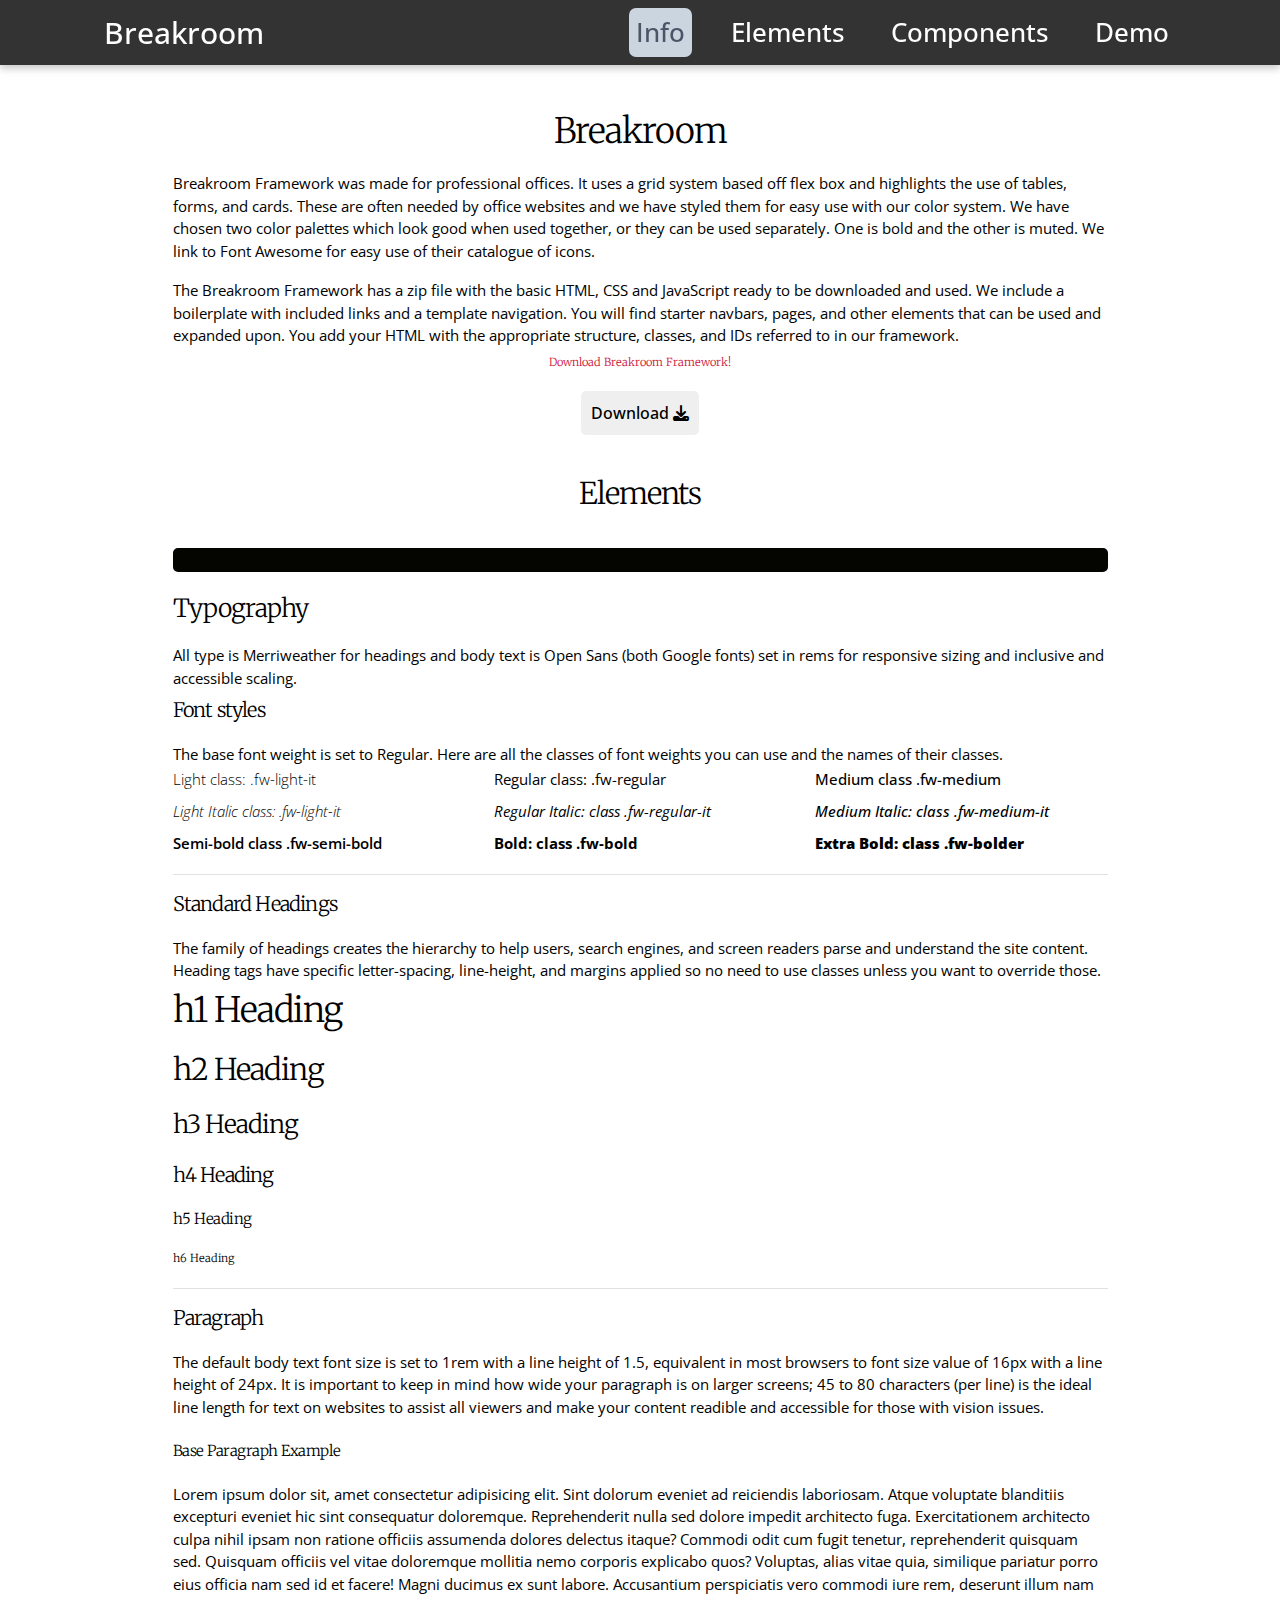
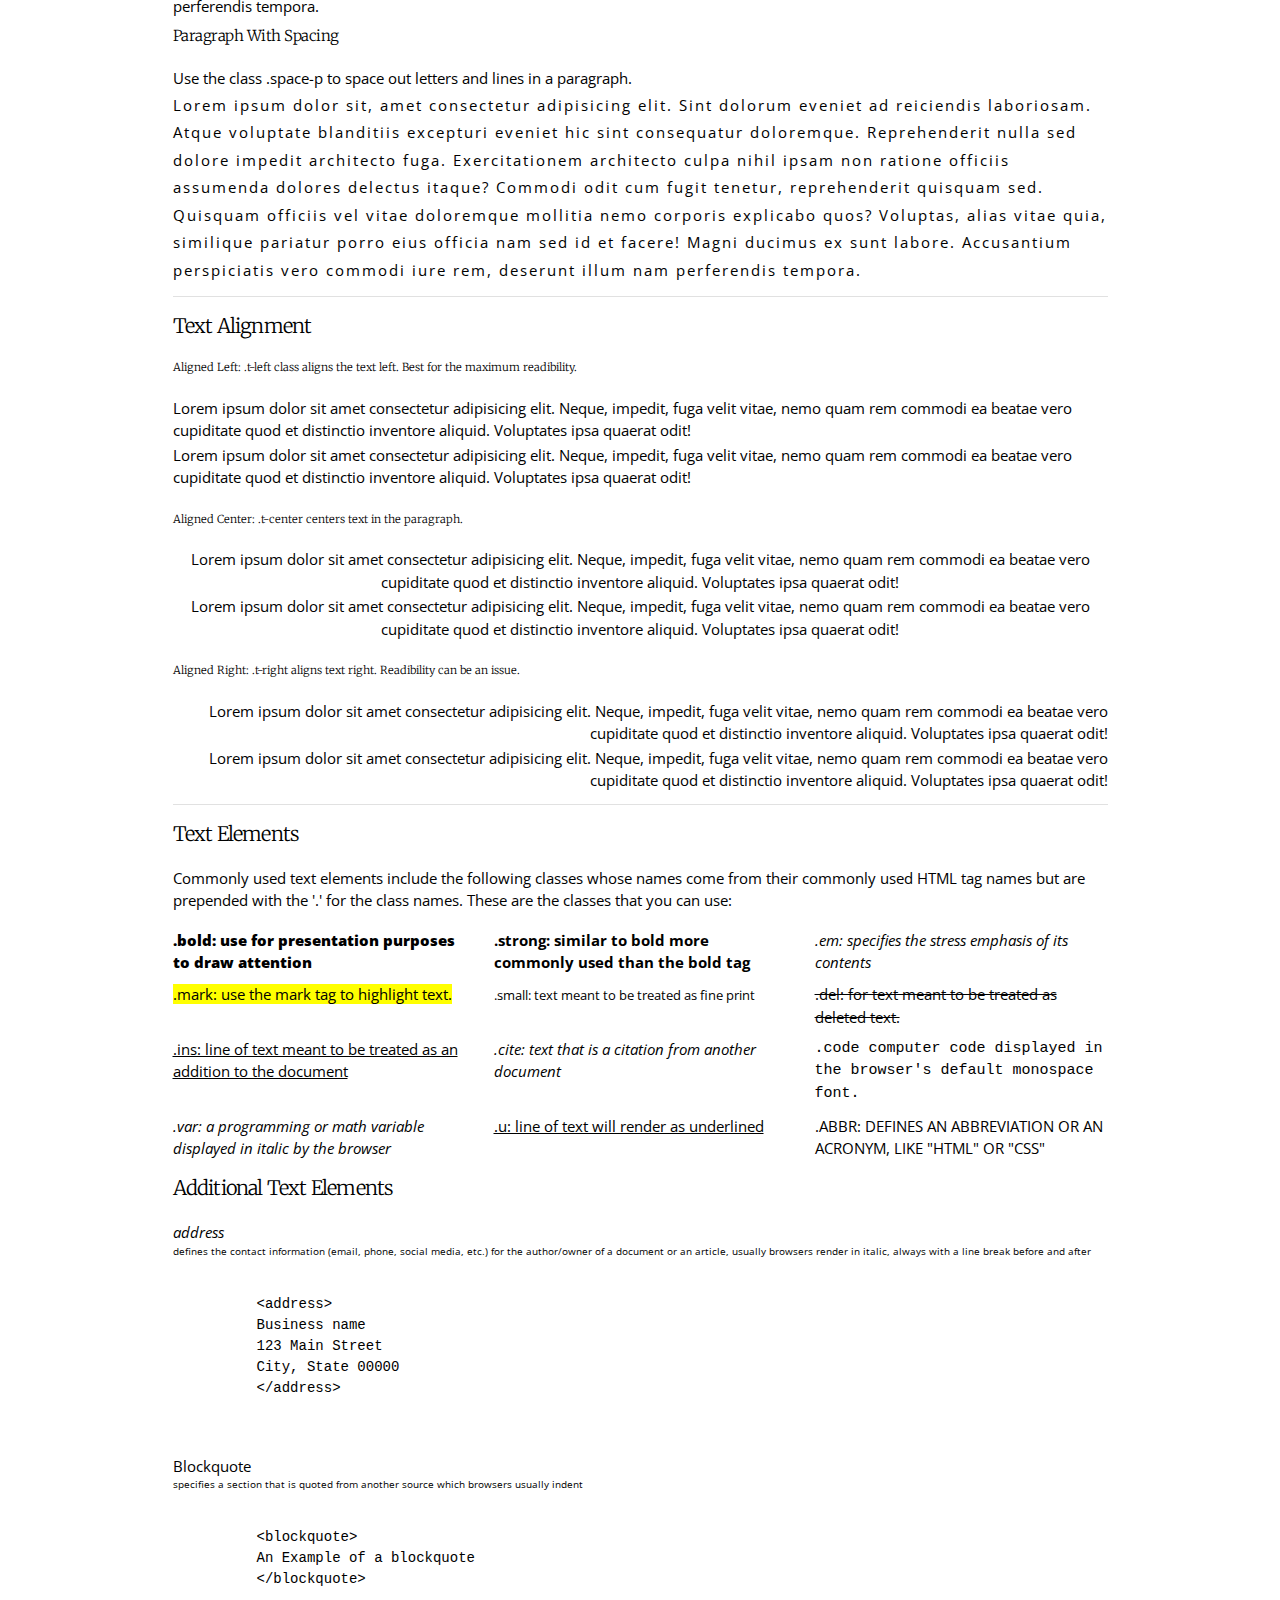
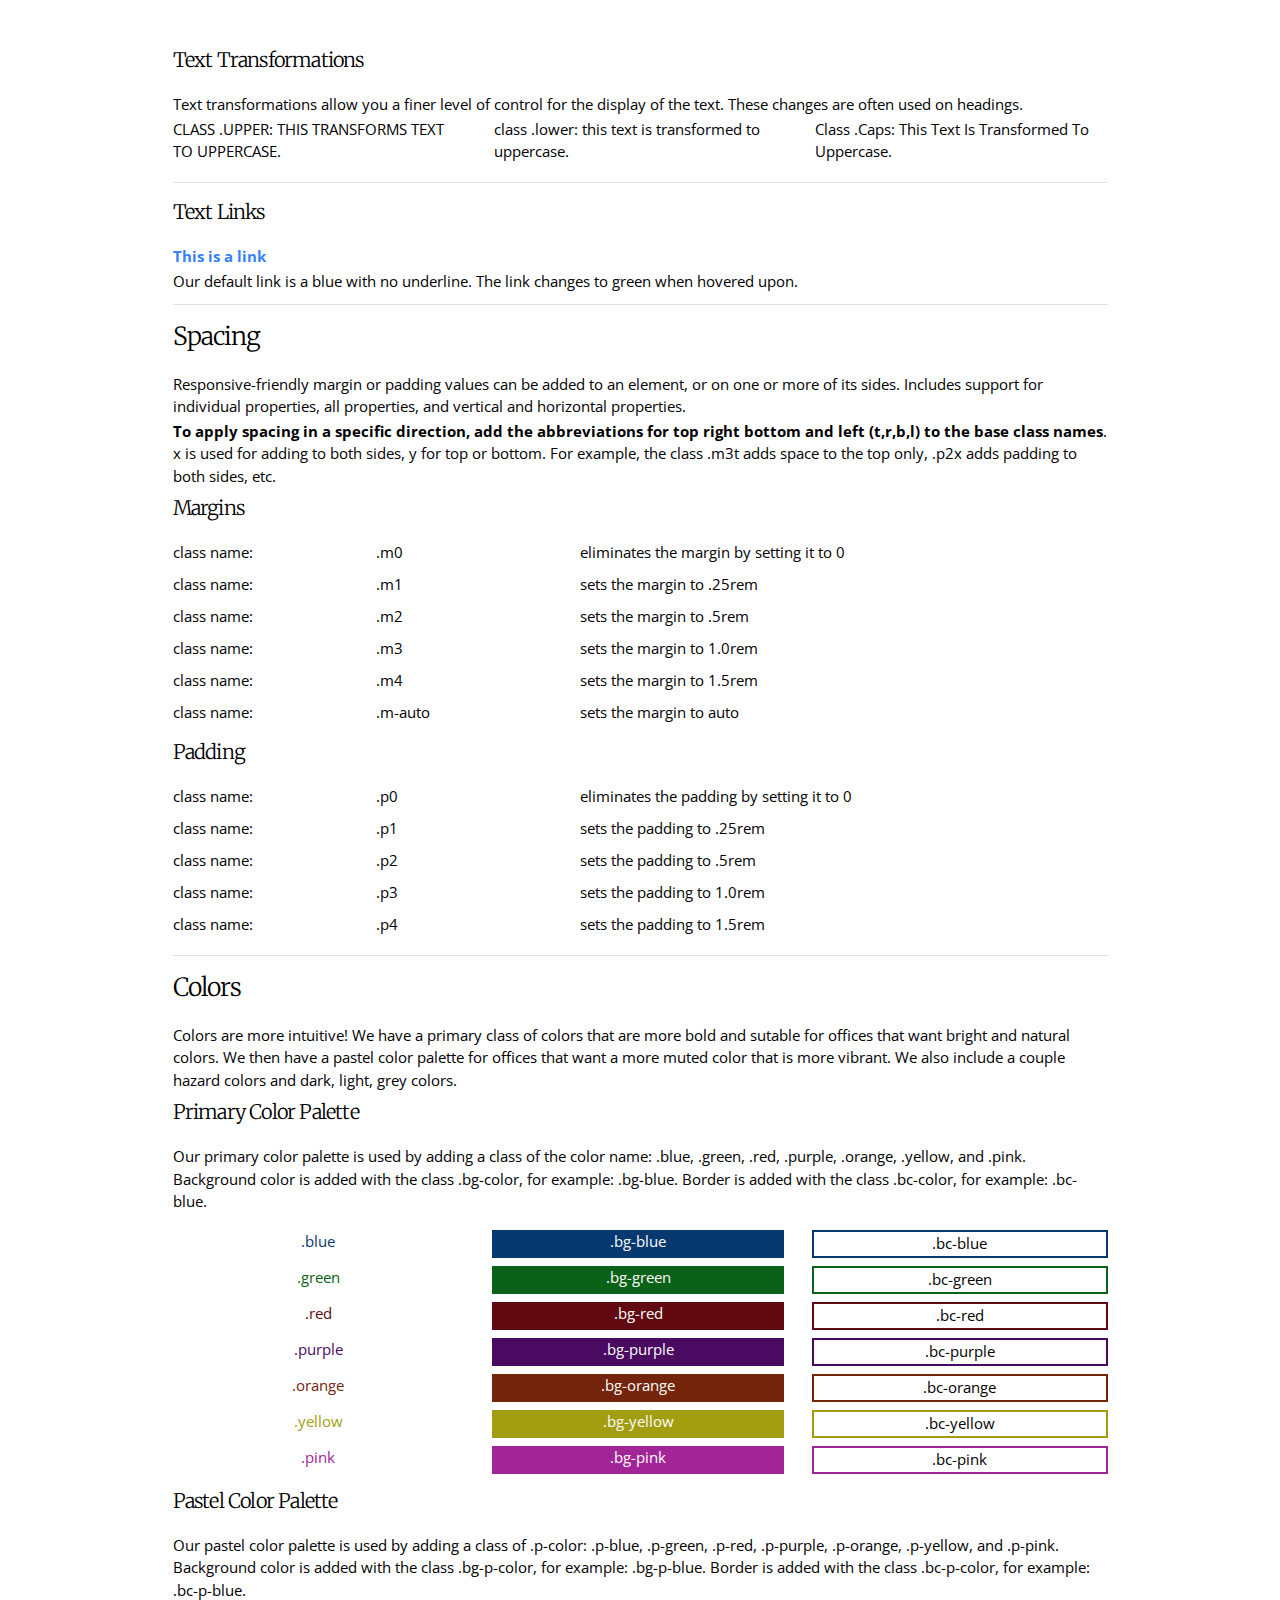
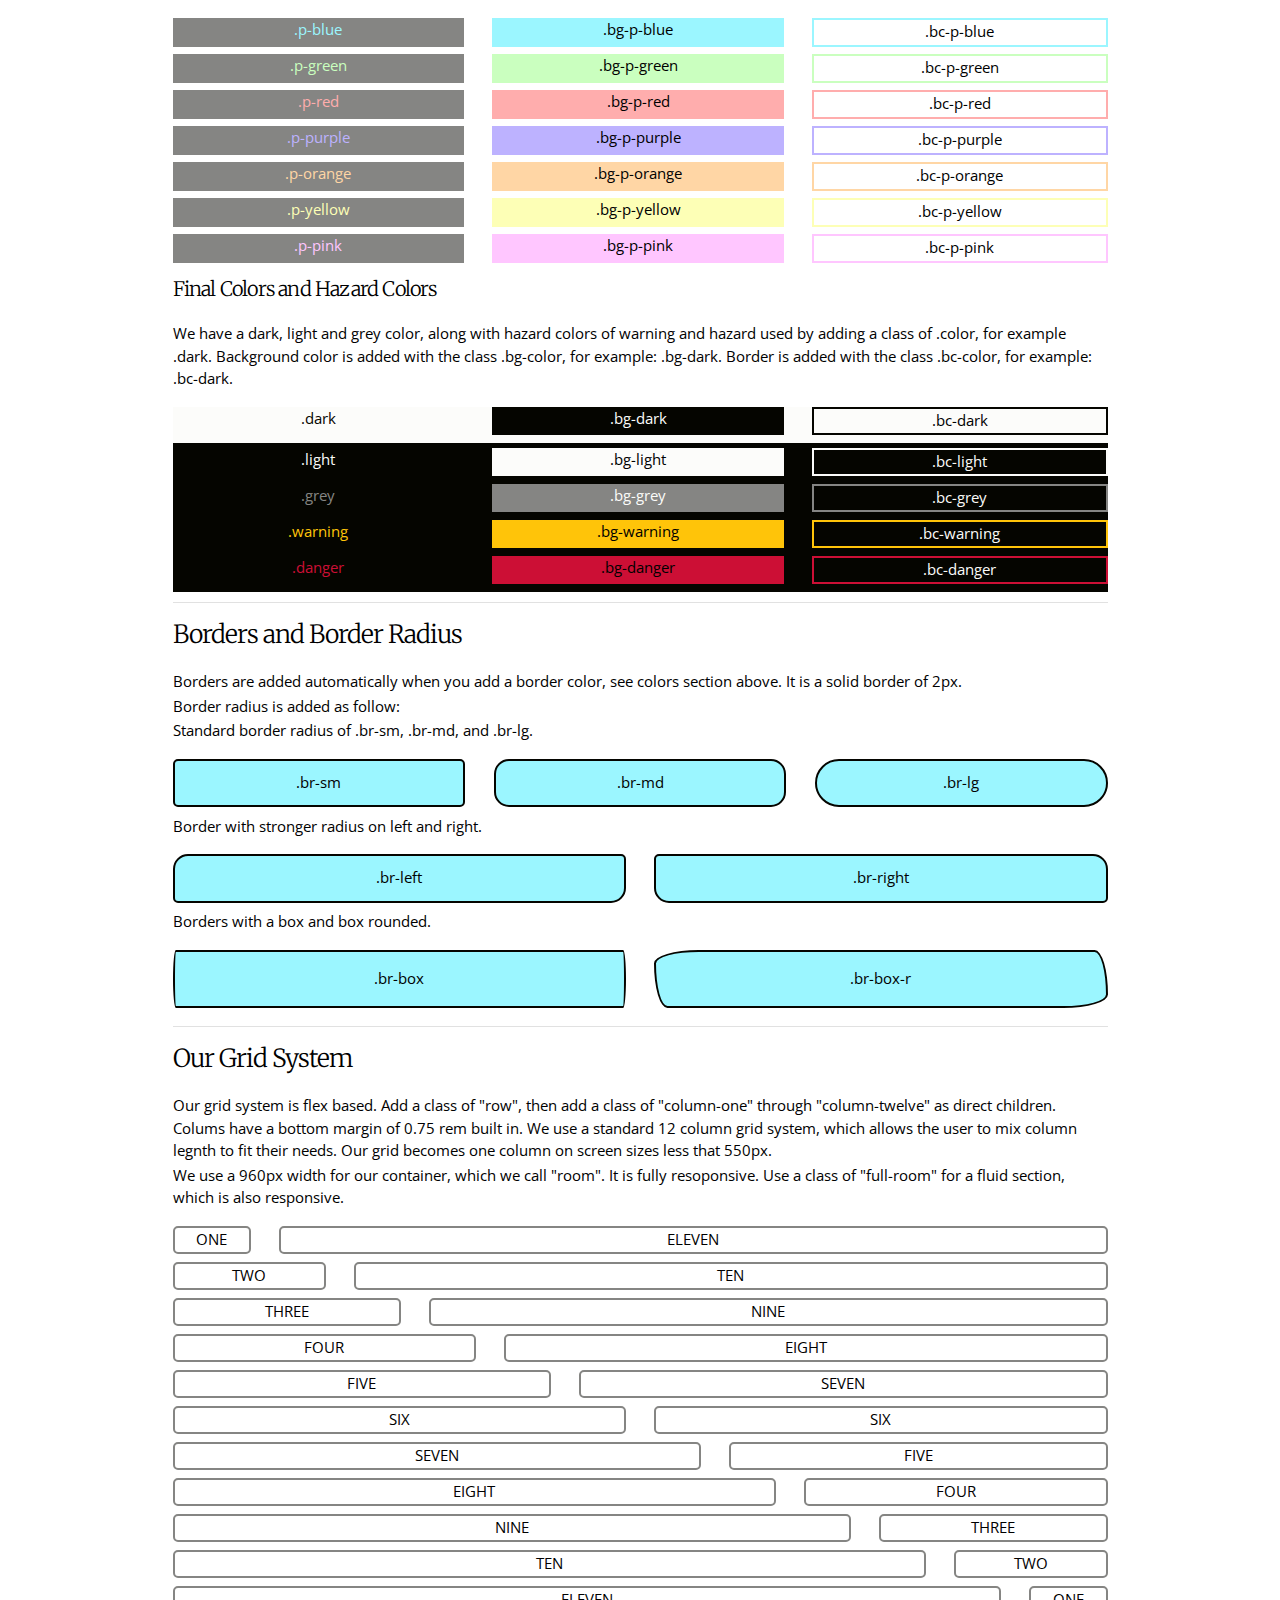
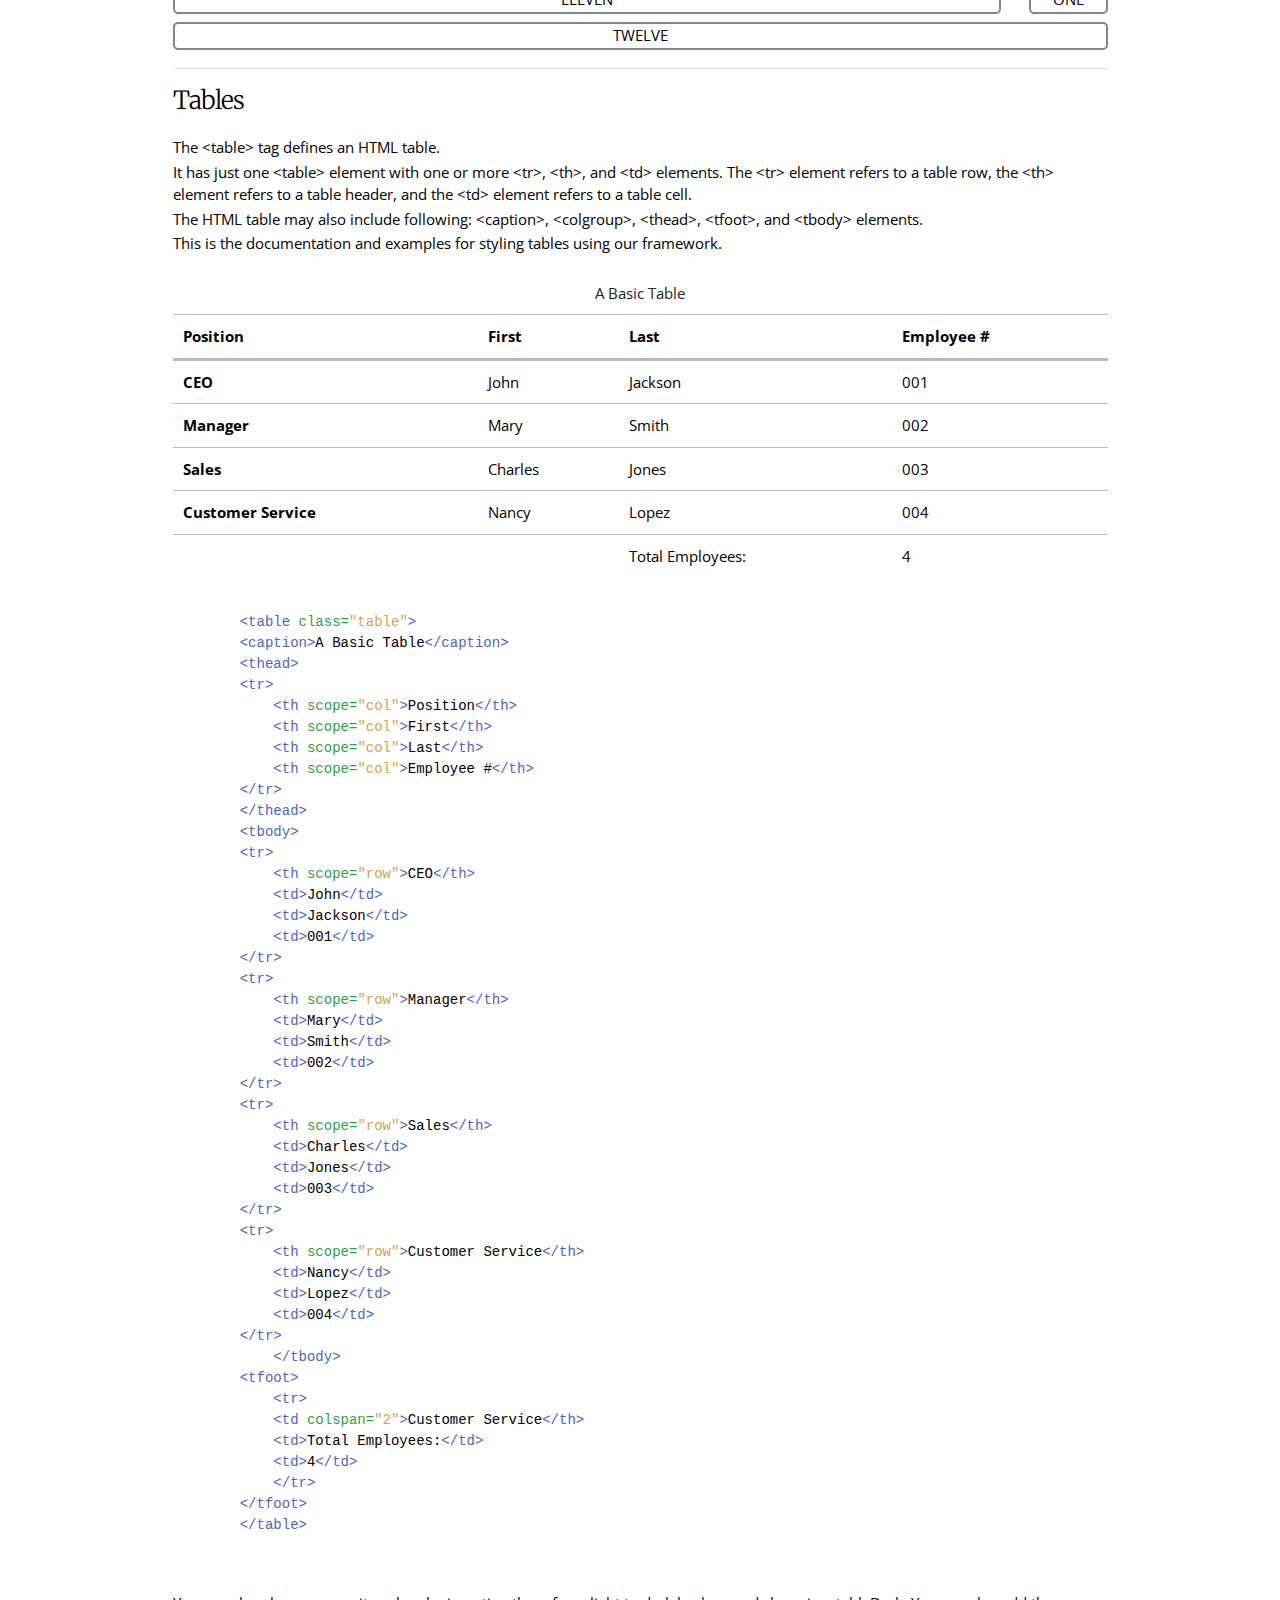
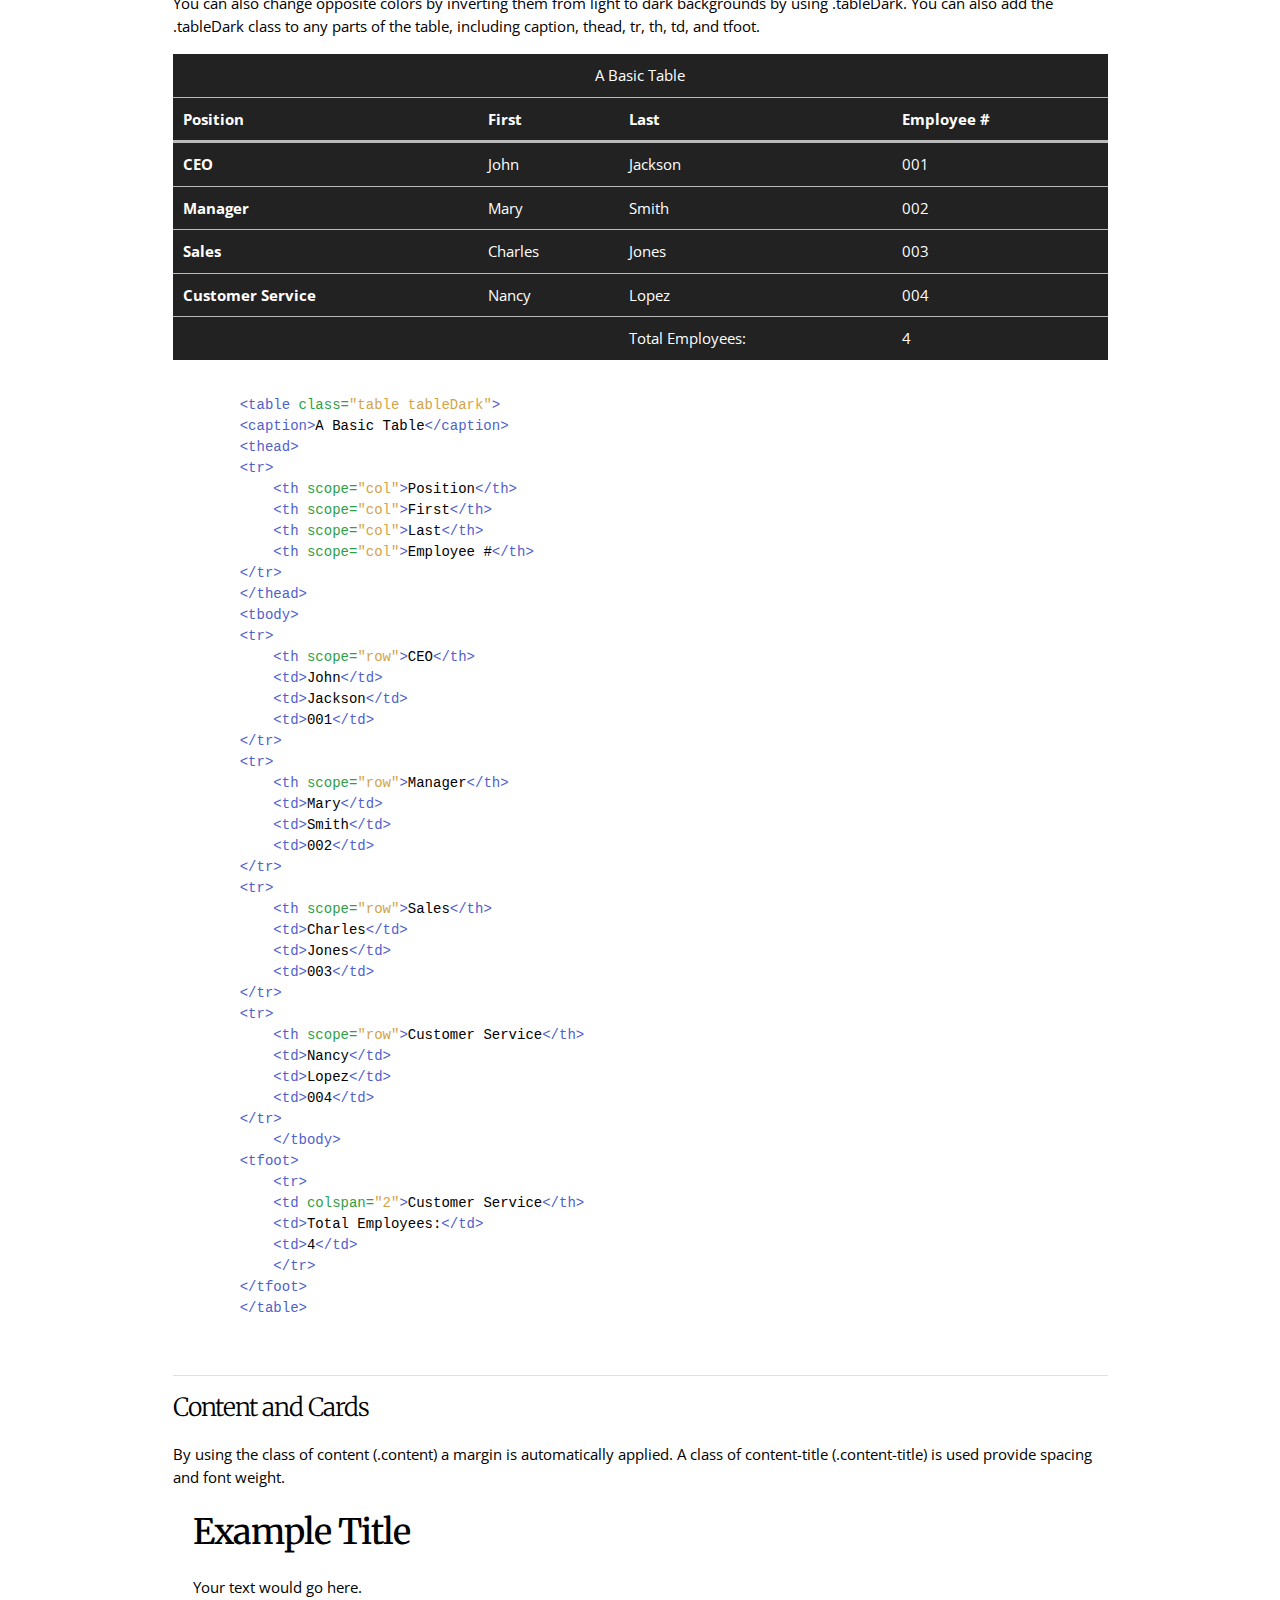
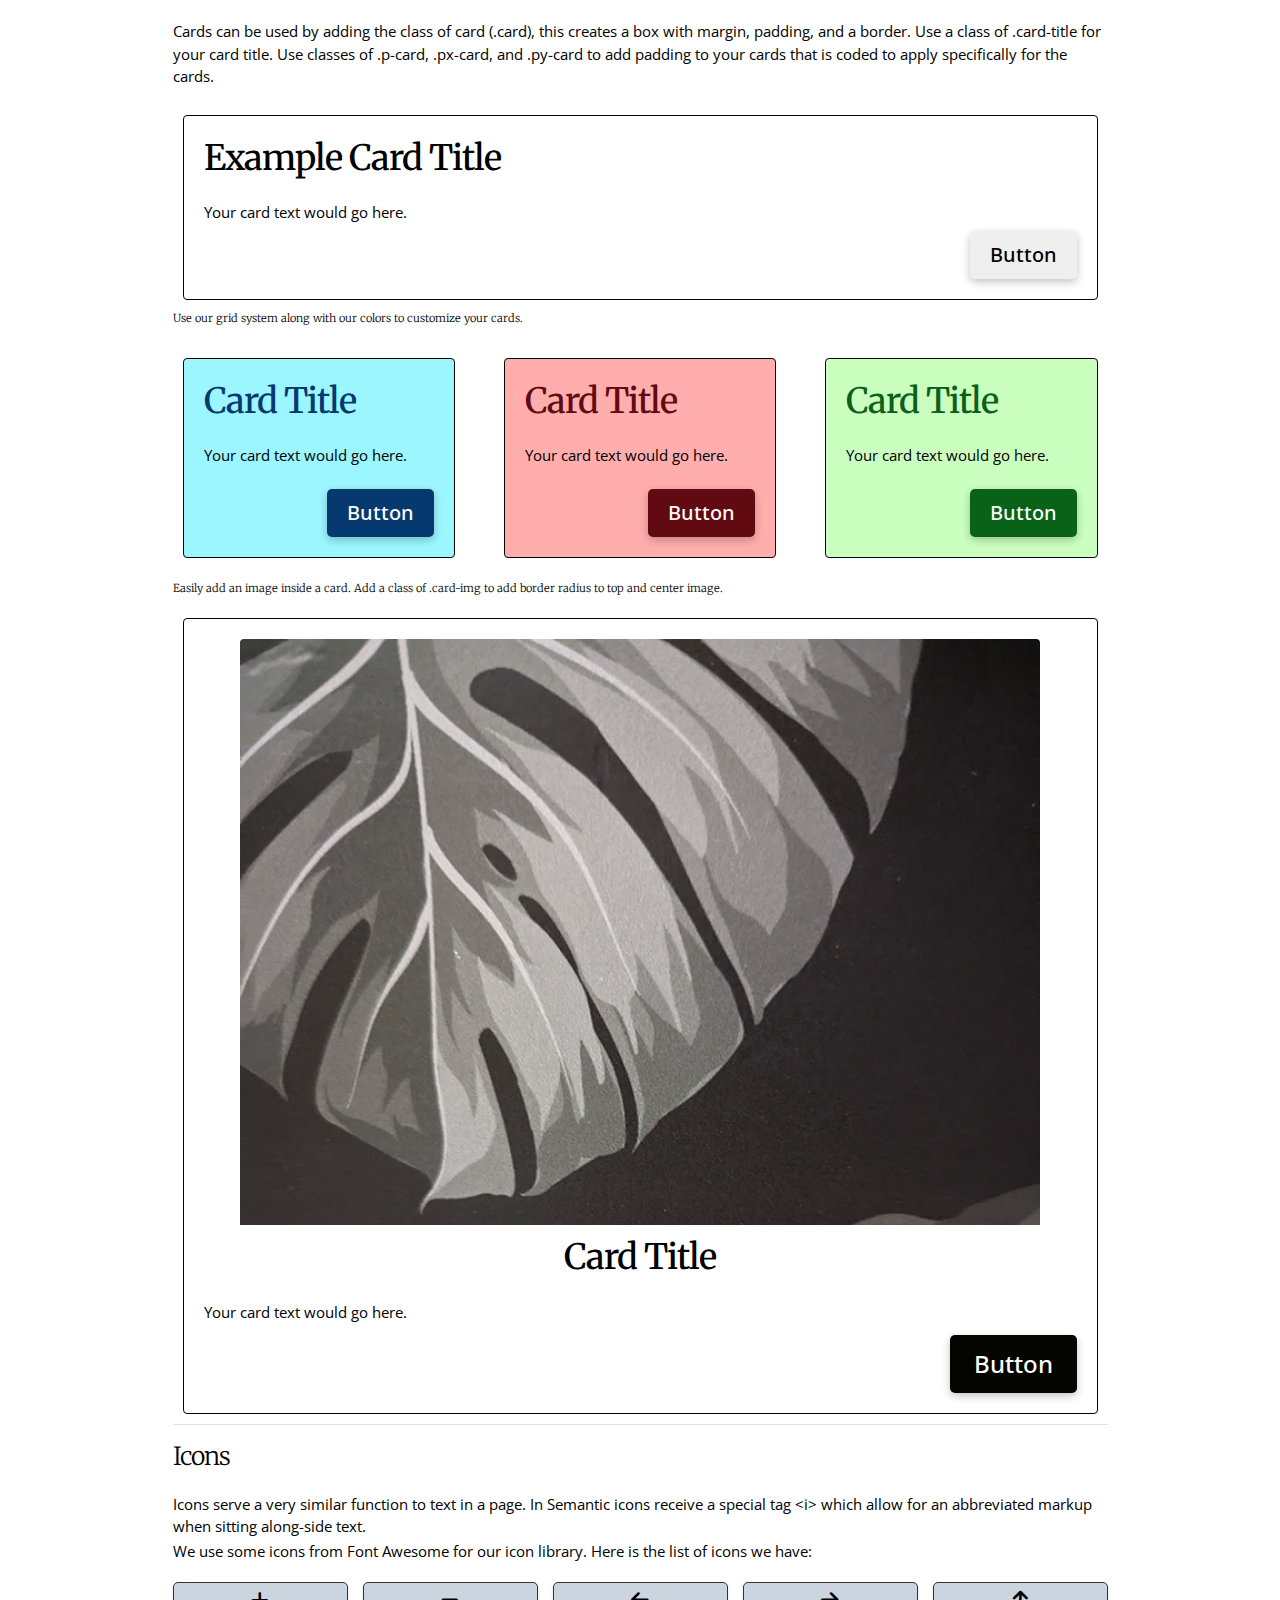
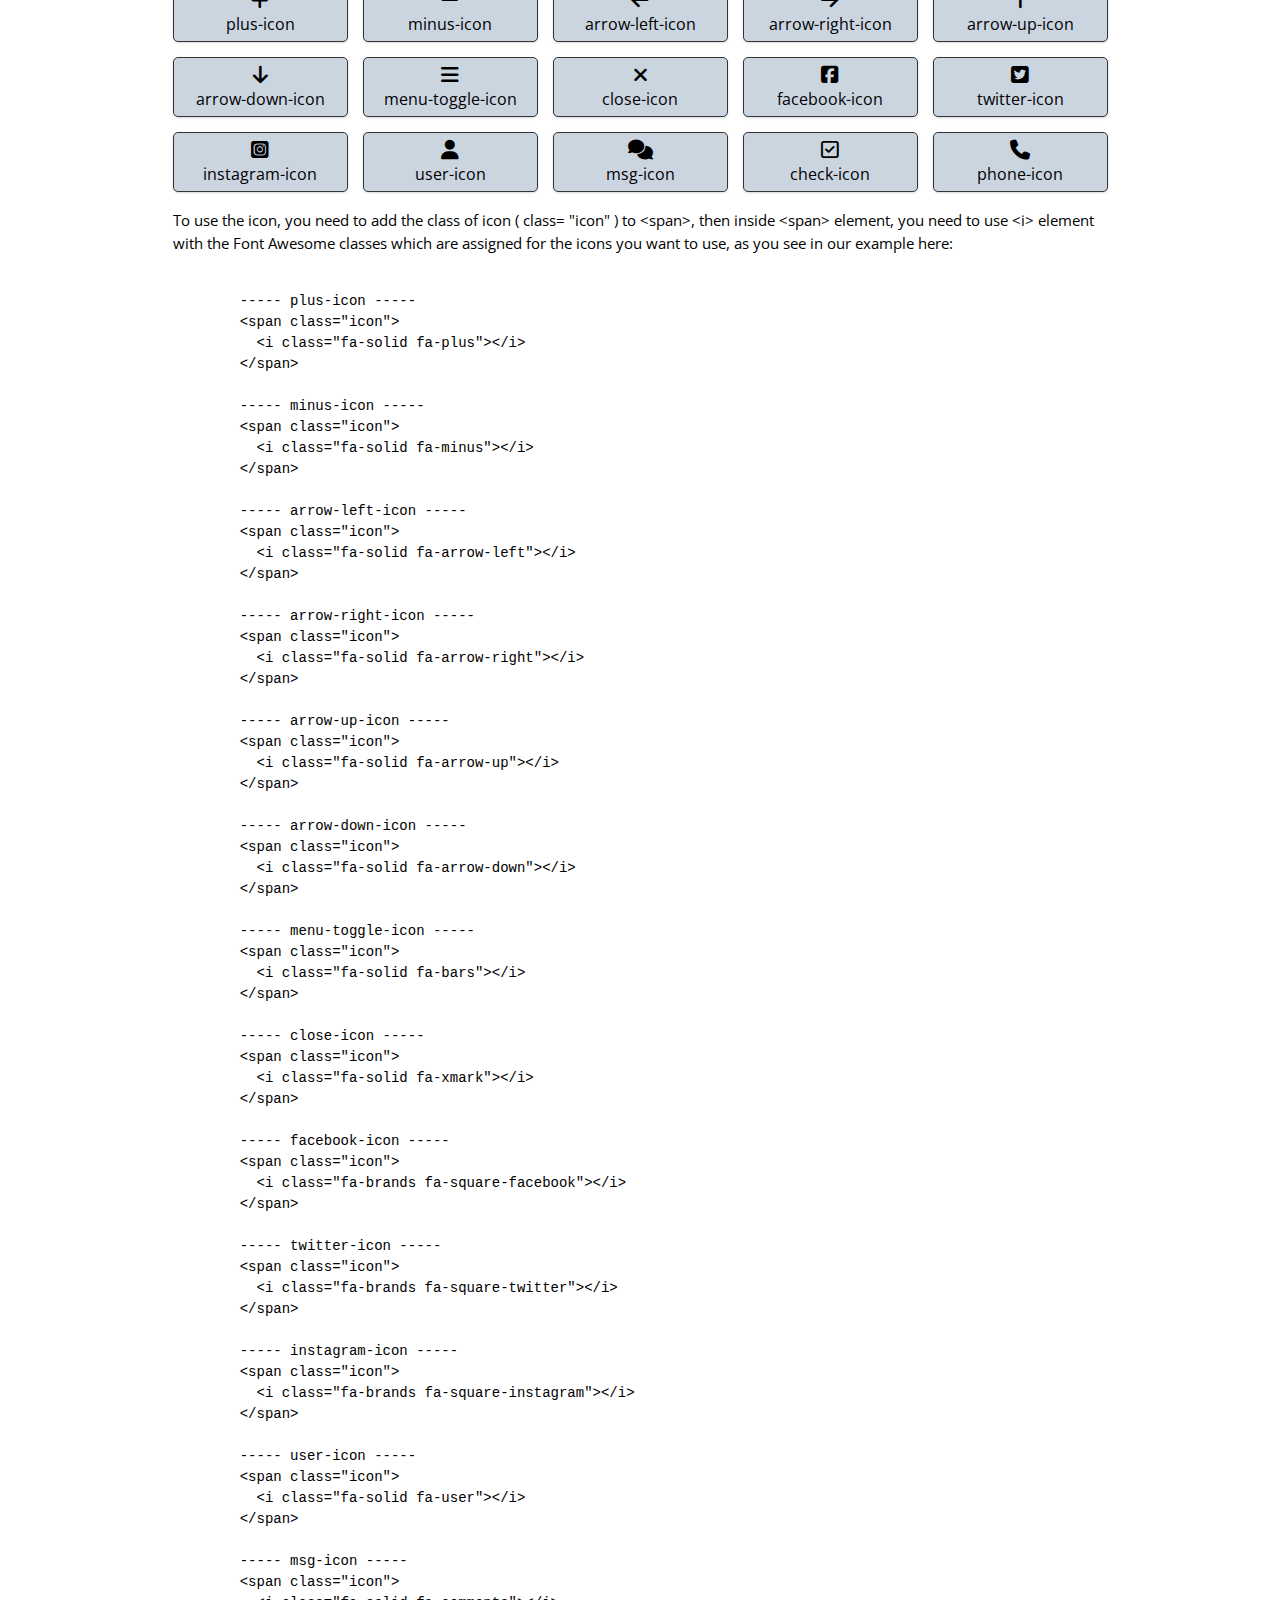
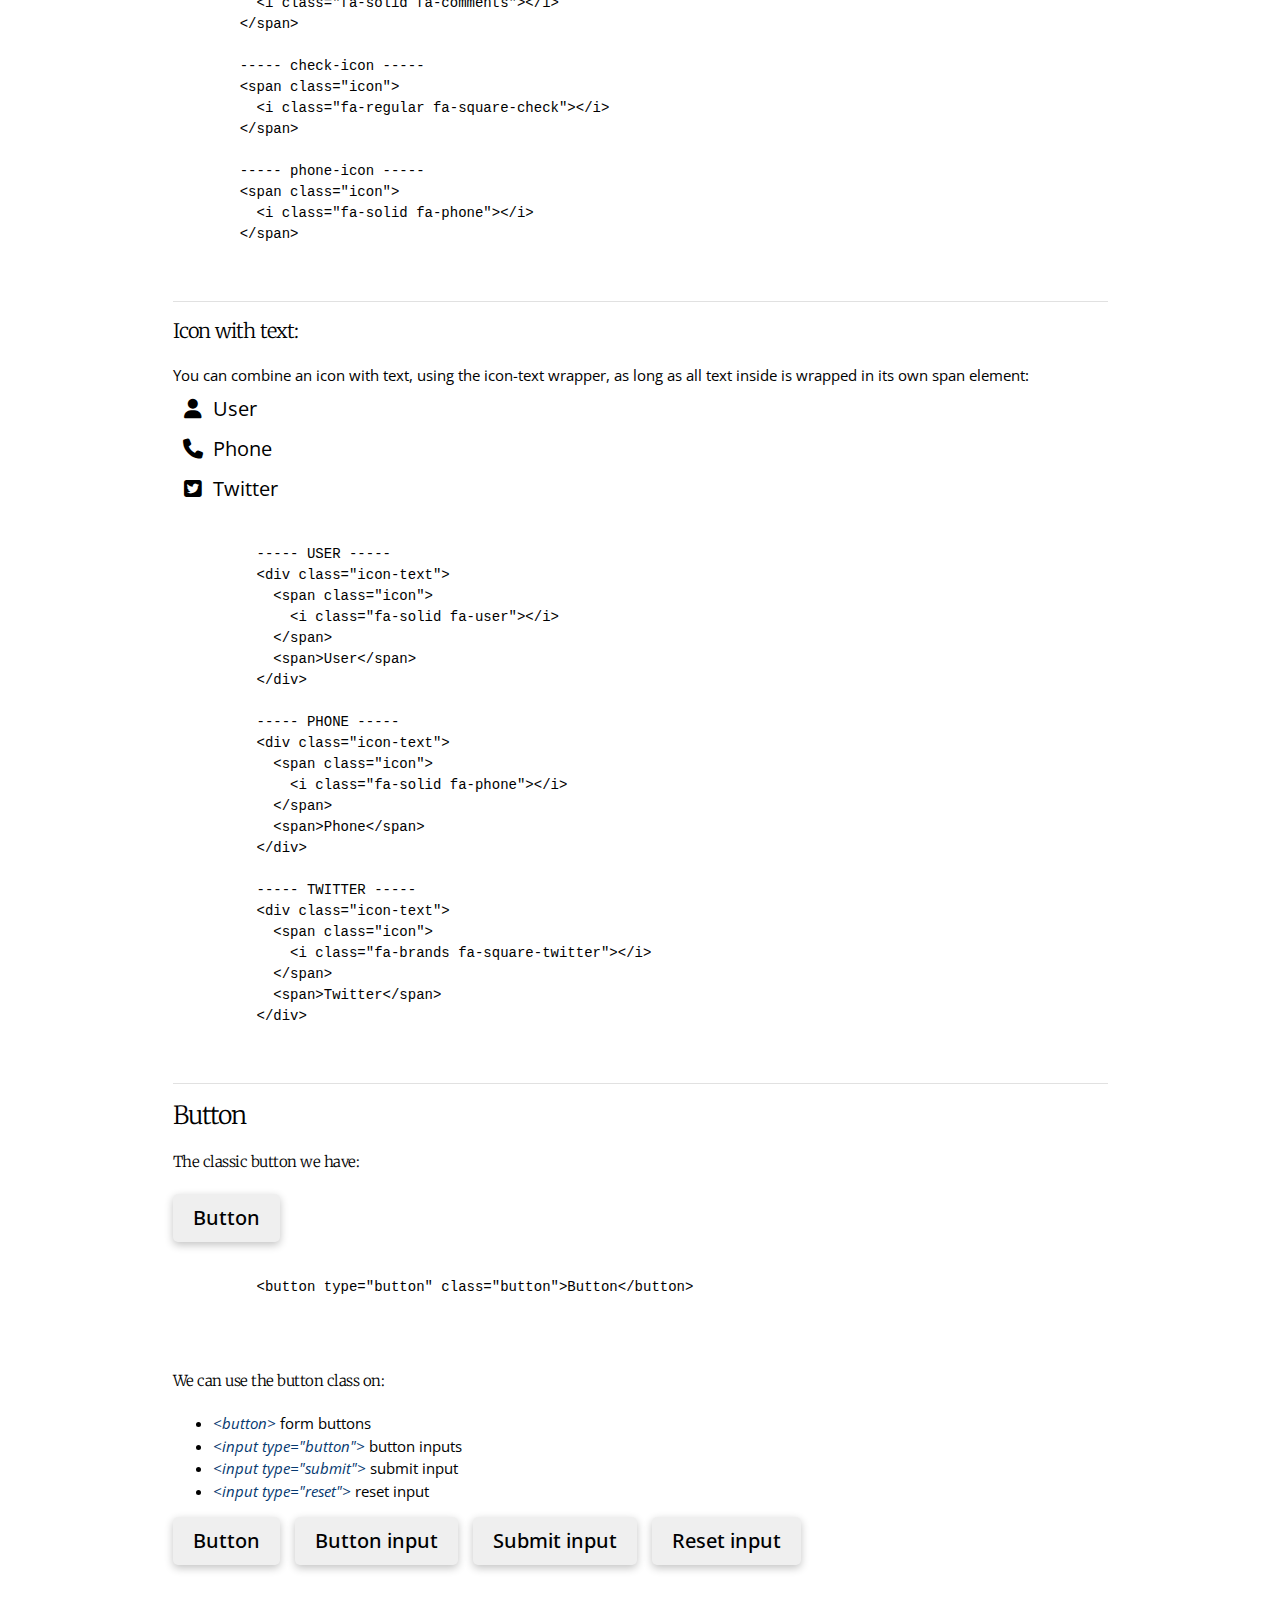
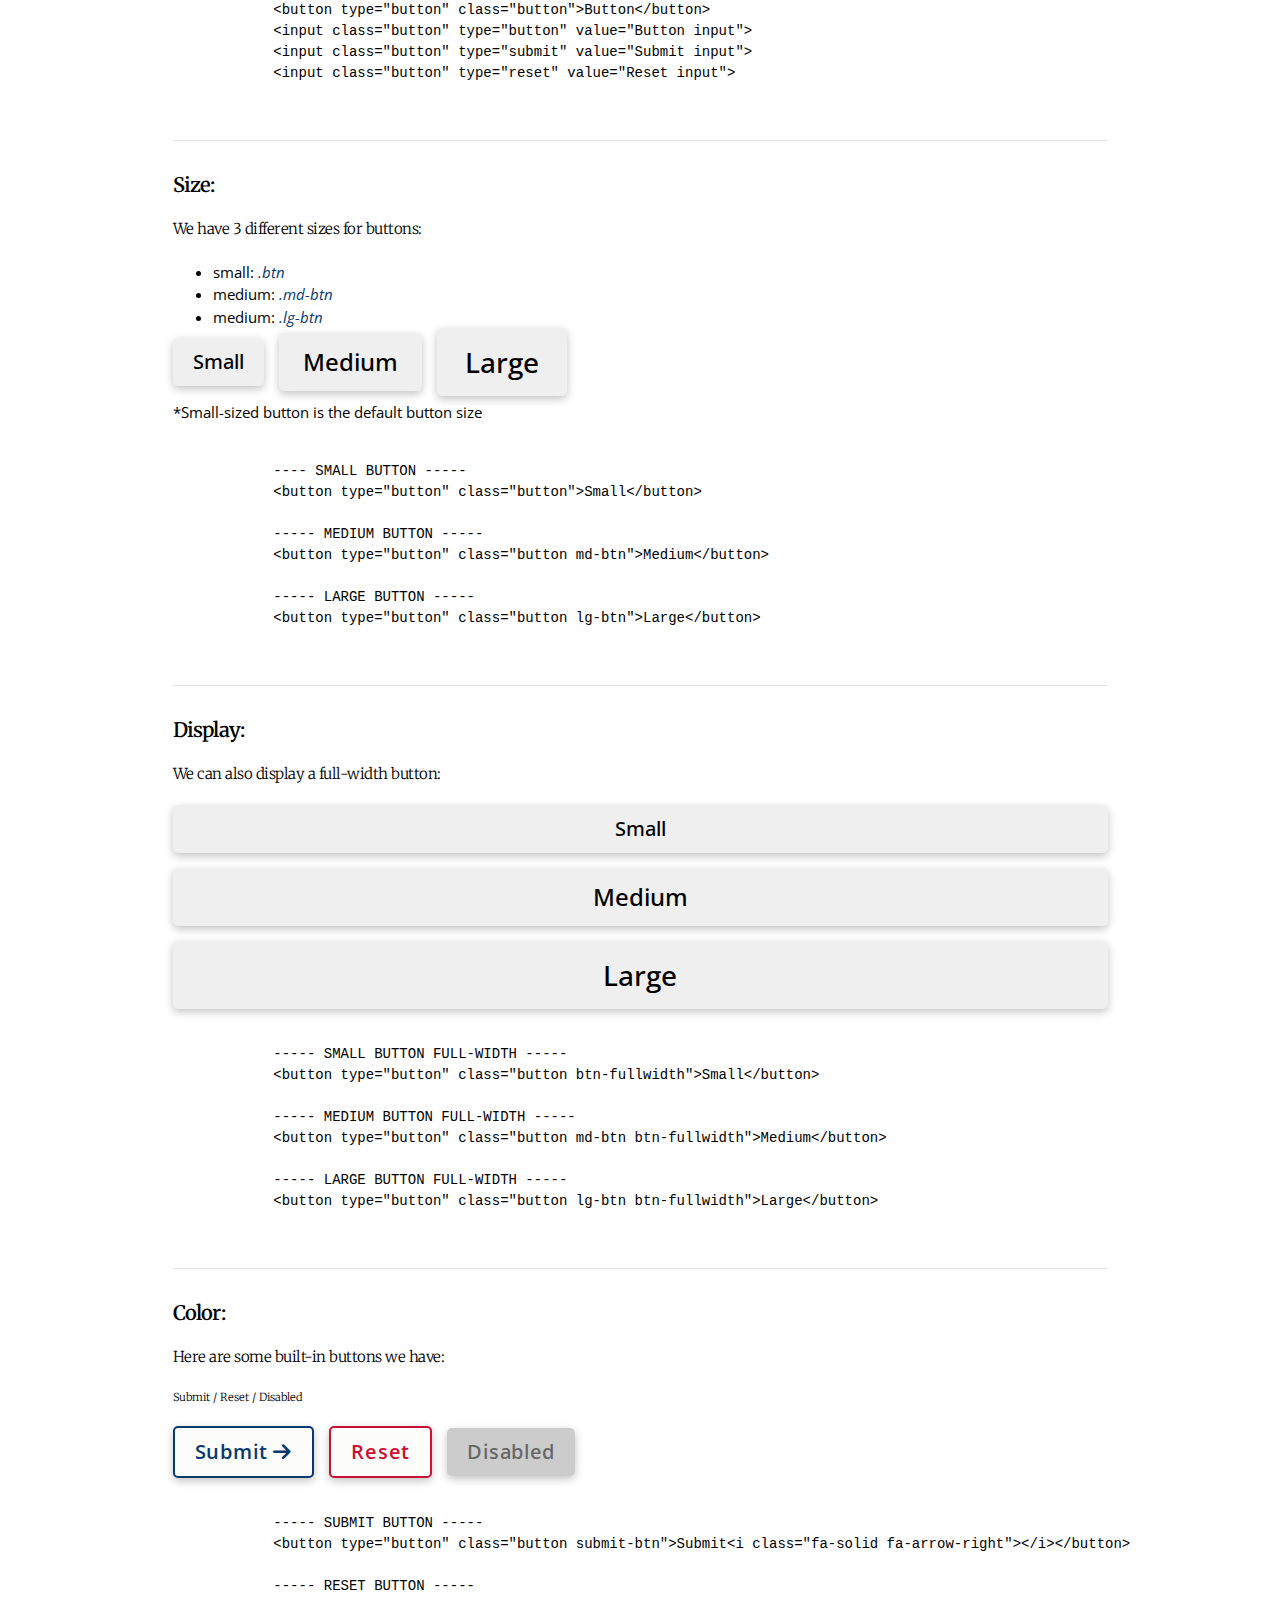
==== index.html @ 067486c5 "changes to index.html  todos" ====
<!DOCTYPE html>
<html lang="en">

<head>

  <!-- Basic Page Needs
  –––––––––––––––––––––––––––––––––––––––––––––––––– -->
  <meta charset="utf-8">
  <meta http-equiv="X-UA-Compatible" content="IE=edge">
  <title>Break Room Framework</title>
  <meta name="description" content="">
  <meta name="author" content="">

  <!-- Font Awesome 
  –––––––––––––––––––––––––––––––––––––––––––––––––– -->
  <link rel="stylesheet" href="https://cdnjs.cloudflare.com/ajax/libs/font-awesome/6.4.0/css/all.min.css">

  <!-- Mobile Specific Metas
–––––––––––––––––––––––––––––––––––––––––––––––––– -->
  <meta name="viewport" content="width=device-width, initial-scale=1">

  <!-- FONT
  –––––––––––––––––––––––––––––––––––––––––––––––––– -->
  <!-- google font -->
  <link rel="preconnect" href="https://fonts.googleapis.com">
  <link rel="preconnect" href="https://fonts.gstatic.com" crossorigin>
  <link href="https://fonts.googleapis.com/css2?family=Merriweather:wght@400;700&family=Open+Sans:wght@300;400;500;600;700;800&display=swap" rel="stylesheet">


  <!-- CSS
  –––––––––––––––––––––––––––––––––––––––––––––––––– -->
  <link rel="stylesheet" href="css/break-room.css">
  <!-- custom styles -->
  <link rel="stylesheet" href="css/style.css">
</head>

<body>
  <header>
    <!-- Navigation
    –––––––––––––––––––––––––––––––––––––––––––––––––– -->
    <nav class="navbar">
      <div class="navbar-container">
        <div class="navbar-logo">
          <a href="./index.html" class="navbar-item">Breakroom</a>
        </div>
        <div class="navbar-menu-container">
          <div class="navbar-menu">
            <div class="navbar-close">
              <i class="fa-sharp fa-solid fa-xmark close-icon"></i>
            </div>
            <a href="#info" class="navbar-item active">Info</a>
            <a href="#elements" class="navbar-item">Elements</a>
            <a href="#components" class="navbar-item">Components</a>
            <a href="#demo" class="navbar-item">Demo</a>
          </div>
        </div>
        <div class="navbar-toggle">
          <i class="fa-solid fa-bars menu-toggle-icon"></i>
        </div>
      </div>
    </nav>
  </header>
  <main class="room">

    <!-- Introduction to Break Room
    –––––––––––––––––––––––––––––––––––––––––––––––––– -->

    <section class="navbar-nav-m" id="intro">
      <h1 class="t-center" id="info">Breakroom</h1>
      <p>Breakroom Framework was made for professional offices.  It uses a grid system based off flex box and highlights the use of tables, forms, and cards.  These are often needed by office websites and we have styled them for easy use with our color system.  We have chosen two color palettes which look good when used together, or they can be used separately.  One is bold and the other is muted.  We link to Font Awesome for easy use of their catalogue of icons. </p><br>
      
      <p>The Breakroom Framework has a zip file with the basic HTML, CSS and JavaScript ready to be downloaded and used. We include a boilerplate with included links and a template navigation.  You will find starter navbars, pages, and other elements that can be used and expanded upon. You add your HTML with the appropriate structure, classes, and IDs referred to in our framework.</p>

      <h6 class="t-center danger">Download Breakroom Framework!</h6>
      <div id="buttonDownload">
        <button type="button" class="buttonDownload" onclick="location.href='#', '_blank'">Download <i class="fa fa-download"></i></button>
      </div>
      
    </section>
    <!-- Elements
    –––––––––––––––––––––––––––––––––––––––––––––––––– -->
    <h2 class="t-center m4t" id="elements">Elements</h2><br>
    <div class="p3 bc-dark bg-dark br-sm"></div>
    <!-- Typography
    –––––––––––––––––––––––––––––––––––––––––––––––––– -->
    <section id="typography">
      <h3 class="m5t">Typography</h3>
  
      <p>All type is Merriweather for headings and body text is Open Sans (both Google fonts) set in rems for responsive sizing and inclusive and accessible scaling. </p>

      <h4>Font styles</h4>
      <p>The base font weight is set to Regular. Here are all the classes of font weights you can use and the names of their classes. </p>

      <div class="font-styles">
        <div class="row">
          <p class="column-three fw-light">Light class: .fw-light-it</p>
          <p class="column-three fw-regular">Regular class: .fw-regular</p>
          <p class="column-three fw-medium">Medium class .fw-medium</p>
        </div>
        <div class="row">
          <p class="column-three fw-light-it">Light Italic class: .fw-light-it</p>
          <p class="column-three fw-regular-it">Regular Italic: class .fw-regular-it</p>
          <p class="column-three fw-medium-it">Medium Italic: class .fw-medium-it</p>
        </div>
        <div class="row">
          <p class="column-three fw-semi-bold">Semi-bold class .fw-semi-bold</p>
          <p class="column-three fw-bold ">Bold: class .fw-bold </p>
          <p class="column-three fw-bolder">Extra Bold: class .fw-bolder</p>
        </div>
      </div>
      <hr>

      <h4>Standard Headings</h4>

      <p>The family of headings creates the hierarchy to help users, search engines, and screen readers parse and understand the site content. Heading tags have specific letter-spacing, line-height, and margins applied so no need to use classes unless you want to override those.</p>

      <h1>h1 Heading</h1>
      <h2>h2 Heading</h2>
      <h3>h3 Heading</h3>
      <h4>h4 Heading</h4>
      <h5>h5 Heading</h5>
      <h6>h6 Heading</h6>
      <hr>

      <h4>Paragraph</h4>

      <p>The default body text font size is set to 1rem with a line height of 1.5, equivalent in most browsers to font size value of 16px with a line height of 24px. It is important to keep in mind how wide your paragraph is on larger screens; 45 to 80 characters (per line) is the ideal line length for text on websites to assist all viewers and make your content readible and accessible for those with vision issues.</p><br>

      <h5>Base Paragraph Example</h5>

      <p>Lorem ipsum dolor sit, amet consectetur adipisicing elit. Sint dolorum eveniet ad reiciendis laboriosam. Atque voluptate blanditiis excepturi eveniet hic sint consequatur doloremque. Reprehenderit nulla sed dolore impedit architecto fuga. Exercitationem architecto culpa nihil ipsam non ratione officiis assumenda dolores delectus itaque? Commodi odit cum fugit tenetur, reprehenderit quisquam sed. Quisquam officiis vel vitae doloremque mollitia nemo corporis explicabo quos? Voluptas, alias vitae quia, similique pariatur porro eius officia nam sed id et facere! Magni ducimus ex sunt labore. Accusantium perspiciatis vero commodi iure rem, deserunt illum nam perferendis tempora.</p>

      <h5>Paragraph With Spacing</h5>
      <p>Use the class .space-p to space out letters and lines in a paragraph.</p>

      <p class="space-p">Lorem ipsum dolor sit, amet consectetur adipisicing elit. Sint dolorum eveniet ad reiciendis laboriosam. Atque voluptate blanditiis excepturi eveniet hic sint consequatur doloremque. Reprehenderit nulla sed dolore impedit architecto fuga. Exercitationem architecto culpa nihil ipsam non ratione officiis assumenda dolores delectus itaque? Commodi odit cum fugit tenetur, reprehenderit quisquam sed. Quisquam officiis vel vitae doloremque mollitia nemo corporis explicabo quos? Voluptas, alias vitae quia, similique pariatur porro eius officia nam sed id et facere! Magni ducimus ex sunt labore. Accusantium perspiciatis vero commodi iure rem, deserunt illum nam perferendis tempora.</p>
      <hr>

      <h4>Text Alignment</h4>
    
      <h6>Aligned Left: .t-left class aligns the text left. Best for the maximum readibility.</h6>
      <p class="t-left">Lorem ipsum dolor sit amet consectetur adipisicing elit. Neque, impedit, fuga velit vitae, nemo quam rem commodi ea beatae vero cupiditate quod et distinctio inventore aliquid. Voluptates ipsa quaerat odit!</p>
      <p class="t-left">Lorem ipsum dolor sit amet consectetur adipisicing elit. Neque, impedit, fuga velit vitae, nemo quam rem commodi ea beatae vero cupiditate quod et distinctio inventore aliquid. Voluptates ipsa quaerat odit!</p><br>
      <h6>Aligned Center: .t-center centers text in the paragraph.</h6>
      <p class="t-center">Lorem ipsum dolor sit amet consectetur adipisicing elit. Neque, impedit, fuga velit vitae, nemo quam rem commodi ea beatae vero cupiditate quod et distinctio inventore aliquid. Voluptates ipsa quaerat odit!</p>
      <p class="t-center">Lorem ipsum dolor sit amet consectetur adipisicing elit. Neque, impedit, fuga velit vitae, nemo quam rem commodi ea beatae vero cupiditate quod et distinctio inventore aliquid. Voluptates ipsa quaerat odit!</p><br>
      <h6>Aligned Right: .t-right aligns text right. Readibility can be an issue.</h6>
      <p class="t-right">Lorem ipsum dolor sit amet consectetur adipisicing elit. Neque, impedit, fuga velit vitae, nemo quam rem commodi ea beatae vero cupiditate quod et distinctio inventore aliquid. Voluptates ipsa quaerat odit!</p>
      <p class="t-right">Lorem ipsum dolor sit amet consectetur adipisicing elit. Neque, impedit, fuga velit vitae, nemo quam rem commodi ea beatae vero cupiditate quod et distinctio inventore aliquid. Voluptates ipsa quaerat odit!</p>
      <hr>

      <h4>Text Elements</h4>

      <p> Commonly used text elements include the following classes whose names come from their commonly used HTML tag names but are prepended with the '.' for the class names. These are the classes that you can use:</p><br>
  
      <div class="text-elements">

        <div class="row">
          <p class="column-three bold"><b>.bold: use for presentation purposes to draw attention</b></p>
          <p class="column-three strong"> <strong>.strong: similar to bold more commonly used than the bold tag</strong></p>
          <p class="column-three em"><em>.em: specifies the stress emphasis of its contents</em></p>
        </div>
        <div class="row">
          <p class="column-three mark"><mark>.mark: use the mark tag to highlight text. </mark></p>
          <p class="column-three small"><small>.small: text meant to be treated as fine print</small></p>
          <p class="column-three del"><del>.del: for text meant to be treated as deleted text. </del></p>
        </div>
        <div class="row">
          <p class="column-three ins"><ins>.ins: line of text meant to be treated as an addition to the document</ins></p>
          <p class="column-three cite"><cite>.cite: </cite>text that is a citation from another document</p>
          <p class="column-three code"><code>.code computer code displayed in the browser's default monospace font.</code></p>
        </div>
        <div class="row">
          <p class="column-three var"><var>.var: a programming or math variable displayed in italic by the browser</var></p>
          <p class="column-three u"><u>.u: line of text will render as underlined</u></p>
          <p class="column-three abbr"><abbr>.abbr: defines an abbreviation or an acronym, like "HTML" or "CSS"</abbr></p>
        </div>
      </div>

      <h4>Additional Text Elements</h4>

      <address>address </address>defines the contact information (email, phone, social media, etc.) for the author/owner of a document or an article, usually browsers render in italic, always with a line break before and after
      
      <pre>
        <code class="language-html" data-lang="html">
          &lt;address&gt;
          Business name
          123 Main Street
          City, State 00000
          &lt;/address&gt;
        </code>
      </pre>
      

      <blockquote>Blockquote </blockquote>specifies a section that is quoted from another source which browsers usually indent
      
      <pre>
        <code class="language-html" data-lang="html">
          &lt;blockquote&gt;
          An Example of a blockquote
          &lt;/blockquote&gt;
        </code>
      </pre>
      

      <h4>Text Transformations</h4>

      <div class="text-transform">
        <p>Text transformations allow you a finer level of control for the display of the text. These changes are often used on headings.</p>

        <div class="row">
          <p class="column-three upper">class .upper: This transforms text to uppercase.</p>
          <p class="column-three lower">class .lower: This text is transformed to uppercase.</p>
          <p class="column-three caps">class .caps: This text is transformed to uppercase.</p>
        </div>
      </div>
      <hr>

      <h4>Text Links</h4>
      <div class="links">
        <p><b><a href="#" target="_blank">This is a link</a></b></p>
        <p>Our default link is a blue with no underline.  The link changes to green when hovered upon.</p>
      </div>
      <hr>
    </section>

    <!-- Spacing
    –––––––––––––––––––––––––––––––––––––––––––––––––– -->
    <section id="spacing">

      <h3>Spacing</h3>
      <p>Responsive-friendly margin or padding values can be added to an element, or on one or more of its sides. Includes support for individual properties, all properties, and vertical and horizontal properties. </p>

      <p><strong>To apply spacing in a specific direction, add the abbreviations for top right bottom and left (t,r,b,l) to the base class names</strong>. x is used for adding to both sides, y for top or bottom. For example, the class .m3t adds space to the top only, .p2x adds padding to both sides, etc.</p>

      <h4>Margins</h4>

      <div class="margins">
        <div class="row">
          <div class="column-one">
            <p>class name:</p>
          </div>
          <div class="column-one">
            <p>.m0</p>
          </div>
          <div class="column-three">
            <p>eliminates the margin by setting it to 0</p>
          </div>
        </div>
        <div class="row">
          <div class="column-one">
            <p>class name:</p>
          </div>
          <div class="column-one">
            <p>.m1</p>
          </div>
          <div class="column-three">
            <p>sets the margin to .25rem</p>
          </div>
        </div>
        <div class="row">
          <div class="column-one">
            <p>class name:</p>
          </div>
          <div class="column-one">
            <p>.m2</p>
          </div>
          <div class="column-three">
            <p>sets the margin to .5rem</p>
          </div>
        </div>
        <div class="row">
          <div class="column-one">
            <p>class name:</p>
          </div>
          <div class="column-one">
            <p>.m3</p>
          </div>
          <div class="column-three">
            <p>sets the margin to 1.0rem</p>
          </div>
        </div>
        <div class="row">
          <div class="column-one">
            <p>class name:</p>
          </div>
          <div class="column-one">
            <p>.m4</p>
          </div>
          <div class="column-three">
            <p>sets the margin to 1.5rem</p>
          </div>
        </div>
        <div class="row">
          <div class="column-one">
            <p>class name:</p>
          </div>
          <div class="column-one">
            <p>.m-auto</p>
          </div>
          <div class="column-three">
            <p>sets the margin to auto</p>
          </div>
        </div>
      </div>

      <h4>Padding</h4>

      <div class="paddings">
        <div class="row">
          <div class="column-one">
            <p>class name:</p>
          </div>
          <div class="column-one">
            <p>.p0</p>
          </div>
          <div class="column-three">
            <p>eliminates the padding by setting it to 0</p>
          </div>
        </div>
        <div class="row">
          <div class="column-one">
            <p>class name:</p>
          </div>
          <div class="column-one">
            <p>.p1</p>
          </div>
          <div class="column-three">
            <p>sets the padding to .25rem</p>
          </div>
        </div>
        <div class="row">
          <div class="column-one">
            <p>class name:</p>
          </div>
          <div class="column-one">
            <p>.p2</p>
          </div>
          <div class="column-three">
            <p>sets the padding to .5rem</p>
          </div>
        </div>
        <div class="row">
          <div class="column-one">
            <p>class name:</p>
          </div>
          <div class="column-one">
            <p>.p3</p>
          </div>
          <div class="column-three">
            <p>sets the padding to 1.0rem</p>
          </div>
        </div>
        <div class="row">
          <div class="column-one">
           <p>class name:</p>
          </div>
          <div class="column-one">
            <p>.p4</p>
          </div>
          <div class="column-three">
            <p>sets the padding to 1.5rem</p>
          </div>
        </div>
      </div>
    </section>
    <hr>
    
    <!-- Colors
    –––––––––––––––––––––––––––––––––––––––––––––––––– -->
    <section id="colors">
      <h3>Colors</h3>

      <p>Colors are more intuitive! We have a primary class of colors that are more bold and sutable for offices that want bright and natural colors. We then have a pastel color palette for offices that want a more muted color that is more vibrant. We also include a couple hazard colors and dark, light, grey colors.</p>

      <div>
        <h4>Primary Color Palette</h4>
        <p>Our primary color palette is used by adding a class of the color name: .blue, .green, .red, .purple, .orange, .yellow, and .pink. Background color is added with the class .bg-color, for example: .bg-blue. Border is added with the class .bc-color, for example: .bc-blue.</p><br>
        <div class="exPrimary-color">
          <div class="row">
            <p class="column-four blue t-center">.blue</p>
            <p class="column-four bg-blue light t-center">.bg-blue</p>
            <p class="column-four bc-blue t-center">.bc-blue</p>
          </div>
          <div class="row">
            <p class="column-four green t-center">.green</p>
            <p class="column-four bg-green light t-center">.bg-green</p>
            <p class="column-four bc-green t-center">.bc-green</p>
          </div>
          <div class="row">
            <p class="column-four red t-center">.red</p>
            <p class="column-four bg-red light t-center">.bg-red</p>
            <p class="column-four bc-red t-center">.bc-red</p>
          </div>
          <div class="row">
            <p class="column-four purple t-center">.purple</p>
            <p class="column-four bg-purple light t-center">.bg-purple</p>
            <p class="column-four bc-purple t-center">.bc-purple</p>
          </div>
          <div class="row">
            <p class="column-four orange t-center">.orange</p>
            <p class="column-four bg-orange light t-center">.bg-orange</p>
            <p class="column-four bc-orange t-center">.bc-orange</p>
          </div>
          <div class="row">
            <p class="column-four yellow t-center">.yellow</p>
            <p class="column-four bg-yellow light t-center">.bg-yellow</p>
            <p class="column-four bc-yellow t-center">.bc-yellow</p>
          </div>
          <div class="row">
            <p class="column-four pink t-center">.pink</p>
            <p class="column-four bg-pink light t-center">.bg-pink</p>
            <p class="column-four bc-pink t-center">.bc-pink</p>
          </div>
        </div>
      </div>

      <div>
        <h4>Pastel Color Palette</h4>
        <p>Our pastel color palette is used by adding a class of .p-color: .p-blue, .p-green, .p-red, .p-purple, .p-orange, .p-yellow, and .p-pink. Background color is added with the class .bg-p-color, for example: .bg-p-blue. Border is added with the class .bc-p-color, for example: .bc-p-blue.</p><br>
        <div class="exPastel-color">
          <div class="row">
            <p class="column-four p-blue bg-grey t-center">.p-blue</p>
            <p class="column-four bg-p-blue t-center">.bg-p-blue</p>
            <p class="column-four bc-p-blue t-center">.bc-p-blue</p>
          </div>
          <div class="row">
            <p class="column-four p-green bg-grey t-center">.p-green</p>
            <p class="column-four bg-p-green t-center">.bg-p-green</p>
            <p class="column-four bc-p-green t-center">.bc-p-green</p>
          </div>
          <div class="row">
            <p class="column-four p-red bg-grey t-center">.p-red</p>
            <p class="column-four bg-p-red t-center">.bg-p-red</p>
            <p class="column-four bc-p-red t-center">.bc-p-red</p>
          </div>
          <div class="row">
            <p class="column-four p-purple bg-grey t-center">.p-purple</p>
            <p class="column-four bg-p-purple t-center">.bg-p-purple</p>
            <p class="column-four bc-p-purple t-center">.bc-p-purple</p>
          </div>
          <div class="row">
            <p class="column-four p-orange bg-grey t-center">.p-orange</p>
            <p class="column-four bg-p-orange t-center">.bg-p-orange</p>
            <p class="column-four bc-p-orange t-center">.bc-p-orange</p>
          </div>
          <div class="row">
            <p class="column-four p-yellow bg-grey t-center">.p-yellow</p>
            <p class="column-four bg-p-yellow t-center">.bg-p-yellow</p>
            <p class="column-four bc-p-yellow t-center">.bc-p-yellow</p>
          </div>
          <div class="row">
            <p class="column-four p-pink bg-grey t-center">.p-pink</p>
            <p class="column-four bg-p-pink t-center">.bg-p-pink</p>
            <p class="column-four bc-p-pink t-center">.bc-p-pink</p>
          </div>
        </div>
      </div>

      <div>
        <h4>Final Colors and Hazard Colors</h4>
        <p>We have a dark, light and grey color, along with hazard colors of warning and hazard used by adding a class of .color, for example .dark. Background color is added with the class .bg-color, for example: .bg-dark. Border is added with the class .bc-color, for example: .bc-dark.</p><br>
        <div class="exHazard-color bg-dark">
          <div class="row bg-light">
            <p class="column-four dark t-center">.dark</p>
            <p class="column-four light bg-dark t-center">.bg-dark</p>
            <p class="column-four bc-dark t-center">.bc-dark</p>
          </div>
          <div class="row m2t">
            <p class="column-four bg-dark light t-center">.light</p>
            <p class="column-four bg-light t-center">.bg-light</p>
            <p class="column-four bc-light light t-center">.bc-light</p>
          </div>
          <div class="row">
            <p class="column-four grey t-center">.grey</p>
            <p class="column-four light bg-grey t-center">.bg-grey</p>
            <p class="column-four bc-grey light t-center">.bc-grey</p>
          </div>
          <div class="row">
            <p class="column-four warning t-center">.warning</p>
            <p class="column-four bg-warning t-center">.bg-warning</p>
            <p class="column-four bc-warning light t-center">.bc-warning</p>
          </div>
          <div class="row">
            <p class="column-four danger t-center">.danger</p>
            <p class="column-four bg-danger t-center">.bg-danger</p>
            <p class="column-four bc-danger light t-center">.bc-danger</p>
          </div>
        </div>
      </div>
    </section>
    <hr>

    <!-- Borders and Radius
    –––––––––––––––––––––––––––––––––––––––––––––––––– -->
    <section id="borders">
      <h3>Borders and Border Radius</h3>

      <p>Borders are added automatically when you add a border color, see colors section above. It is a solid border of 2px.</p>
      <p>Border radius is added as follow:</p>
      <p>Standard border radius of .br-sm, .br-md, and .br-lg.</p><br>

      <div class="row">
        <div class="column-four bc-dark br-sm bg-p-blue t-center p3">
          <p>.br-sm</p>
        </div>
        <div class="column-four bc-dark br-md bg-p-blue t-center p3">
          <p>.br-md</p>
        </div>
        <div class="column-four bc-dark br-lg bg-p-blue t-center p3">
          <p>.br-lg</p>
        </div>
      </div>

      <p>Border with stronger radius on left and right.</p><br>

      <div class="row">
        <div class="column-six bc-dark br-left bg-p-blue t-center p3">
          <p>.br-left</p>
        </div>
        <div class="column-six bc-dark br-right bg-p-blue t-center p3">
          <p>.br-right</p>
        </div>
      </div>

      <p>Borders with a box and box rounded.</p><br>

      <div class="row">
        <div class="column-six bc-dark br-box bg-p-blue t-center p4">
          <p>.br-box</p>
        </div>
        <div class="column-six bc-dark br-box-r bg-p-blue t-center p4">
          <p>.br-box-r</p>
        </div>
      </div>
    </section>
    <hr>

    <!-- Grid System
    –––––––––––––––––––––––––––––––––––––––––––––––––– -->
    <section id="grid">
      <h3>Our Grid System</h3>

      <p>Our grid system is flex based. Add a class of "row", then add a class of "column-one" through "column-twelve" as direct children. Colums have a bottom margin of 0.75 rem built in. We use a standard 12 column grid system, which allows the user to mix column legnth to fit their needs. Our grid becomes one column on screen sizes less that 550px.</p>
      <p>We use a 960px width for our container, which we call "room". It is fully resoponsive. Use a class of "full-room" for a fluid section, which is also responsive.</p><br>

      <div class="exGrid">
        <div class="row">
          <div class="column-one bc-grey t-center br-sm">
            <p>ONE</p>
          </div>
          <div class="column-eleven bc-grey t-center br-sm">
            <p>ELEVEN</p>
          </div>
        </div>
        <div class="row">
          <div class="column-two bc-grey t-center br-sm">
            <p>TWO</p>
          </div>
          <div class="column-ten bc-grey t-center br-sm">
            <p>TEN</p>
          </div>
        </div>
        <div class="row">
          <div class="column-three bc-grey t-center br-sm">
            <p>THREE</p>
          </div>
          <div class="column-nine bc-grey t-center br-sm">
            <p>NINE</p>
          </div>
        </div>
        <div class="row">
          <div class="column-four bc-grey t-center br-sm">
            <p>FOUR</p>
          </div>
          <div class="column-eight bc-grey t-center br-sm">
            <p>EIGHT</p>
          </div>
        </div>
        <div class="row">
          <div class="column-five bc-grey t-center br-sm">
            <p>FIVE</p>
          </div>
          <div class="column-seven bc-grey t-center br-sm">
            <p>SEVEN</p>
          </div>
        </div>
        <div class="row">
          <div class="column-six bc-grey t-center br-sm">
            <p>SIX</p>
          </div>
          <div class="column-six bc-grey t-center br-sm">
            <p>SIX</p>
          </div>
        </div>
        <div class="row">
          <div class="column-seven bc-grey t-center br-sm">
            <p>SEVEN</p>
          </div>
          <div class="column-five bc-grey t-center br-sm">
            <p>FIVE</p>
          </div>
        </div>
        <div class="row">
          <div class="column-eight bc-grey t-center br-sm">
            <p>EIGHT</p>
          </div>
          <div class="column-four bc-grey t-center br-sm">
            <p>FOUR</p>
          </div>
        </div>
        <div class="row">
          <div class="column-nine bc-grey t-center br-sm">
            <p>NINE</p>
          </div>
          <div class="column-three bc-grey t-center br-sm">
            <p>THREE</p>
          </div>
        </div>
        <div class="row">
          <div class="column-ten bc-grey t-center br-sm">
            <p>TEN</p>
          </div>
          <div class="column-two bc-grey t-center br-sm">
            <p>TWO</p>
          </div>
        </div>
        <div class="row">
          <div class="column-eleven bc-grey t-center br-sm">
            <p>ELEVEN</p>
          </div>
          <div class="column-one bc-grey t-center br-sm">
           <p>ONE</p>
          </div>
        </div>
        <div class="row">
          <div class="column-twelve bc-grey t-center br-sm">
            <p>TWELVE</p>
          </div>
        </div>
      </div>
    </section>
    <hr>

    <!-- Tables
    –––––––––––––––––––––––––––––––––––––––––––––––––– -->
    <section id="tables">
      <h3>Tables</h3>

      <p>The &lt;table&gt; tag defines an HTML table.</p>
      <p>It has just one &lt;table&gt; element with one or more &lt;tr&gt;, &lt;th&gt;, and &lt;td&gt; elements. The &lt;tr&gt; element refers to a table row, the &lt;th&gt; element refers to a table header, and the &lt;td&gt; element refers to a table cell.</p>
      <p>The HTML table may also include following: &lt;caption&gt;, &lt;colgroup&gt;, &lt;thead&gt;, &lt;tfoot&gt;, and &lt;tbody&gt; elements.</p>
      <p>This is the documentation and examples for styling tables using our framework.</p><br>

      <table class="table">
        <caption>A Basic Table</caption>
        <thead>
          <tr>
            <th scope="col">Position</th>
            <th scope="col">First</th>
            <th scope="col">Last</th>
            <th scope="col">Employee #</th>
          </tr>
        </thead>
        <tbody>
          <tr>
            <th scope="row">CEO</th>
            <td>John</td>
            <td>Jackson</td>
            <td>001</td>
          </tr>
          <tr>
            <th scope="row">Manager</th>
            <td>Mary</td>
            <td>Smith</td>
            <td>002</td>
          </tr>
          <tr>
            <th scope="row">Sales</th>
            <td>Charles</td>
            <td>Jones</td>
            <td>003</td>
          </tr>
          <tr>
            <th scope="row">Customer Service</th>
            <td>Nancy</td>
            <td>Lopez</td>
            <td>004</td>
          </tr>
        </tbody>
        <tfoot>
          <tr>
            <td colspan="2"></td>
            <td>Total Employees:</td>
            <td>4</td>
          </tr>
        </tfoot>
      </table>

      <pre>
      <code class="language-html" data-lang="html">     
        <span class="tableTags">&lt;table</span> <span class="tableAttribute">class=</span><span class="tableQuotes">"table"</span><span class="tableTags">&gt;</span>
        <span class="tableTags">&lt;caption</span><span class="tableTags">&gt;</span>A Basic Table<span class="tableTags">&lt;/caption&gt;</span>
        <span class="tableTags">&lt;thead&gt;</span>
        <span class="tableTags">&lt;tr&gt;</span>
            <span class="tableTags">&lt;th</span> <span class="tableAttribute">scope=</span><span class="tableQuotes">"col"</span><span class="tableTags">&gt;</span>Position<span class="tableTags">&lt;/th&gt;</span>
            <span class="tableTags">&lt;th</span> <span class="tableAttribute">scope=</span><span class="tableQuotes">"col"</span><span class="tableTags">&gt;</span>First<span class="tableTags">&lt;/th&gt;</span>
            <span class="tableTags">&lt;th</span> <span class="tableAttribute">scope=</span><span class="tableQuotes">"col"</span><span class="tableTags">&gt;</span>Last<span class="tableTags">&lt;/th&gt;</span>
            <span class="tableTags">&lt;th</span> <span class="tableAttribute">scope=</span><span class="tableQuotes">"col"</span><span class="tableTags">&gt;</span>Employee #<span class="tableTags">&lt;/th&gt;</span>
        <span class="tableTags">&lt;/tr&gt;</span>
        <span class="tableTags">&lt;/thead&gt;</span>
        <span class="tableTags">&lt;tbody&gt;</span>
        <span class="tableTags">&lt;tr&gt;</span>
            <span class="tableTags">&lt;th</span> <span class="tableAttribute">scope=</span><span class="tableQuotes">"row"</span><span class="tableTags">&gt;</span>CEO<span class="tableTags">&lt;/th&gt;</span>
            <span class="tableTags">&lt;td&gt;</span>John<span class="tableTags">&lt;/td&gt;</span>
            <span class="tableTags">&lt;td&gt;</span>Jackson<span class="tableTags">&lt;/td&gt;</span>
            <span class="tableTags">&lt;td&gt;</span>001<span class="tableTags">&lt;/td&gt;</span>
        <span class="tableTags">&lt;/tr&gt;</span>
        <span class="tableTags">&lt;tr&gt;</span>
            <span class="tableTags">&lt;th</span> <span class="tableAttribute">scope=</span><span class="tableQuotes">"row"</span><span class="tableTags">&gt;</span>Manager<span class="tableTags">&lt;/th&gt;</span>
            <span class="tableTags">&lt;td&gt;</span>Mary<span class="tableTags">&lt;/td&gt;</span>
            <span class="tableTags">&lt;td&gt;</span>Smith<span class="tableTags">&lt;/td&gt;</span>
            <span class="tableTags">&lt;td&gt;</span>002<span class="tableTags">&lt;/td&gt;</span>
        <span class="tableTags">&lt;/tr&gt;</span>
        <span class="tableTags">&lt;tr&gt;</span>
            <span class="tableTags">&lt;th</span> <span class="tableAttribute">scope=</span><span class="tableQuotes">"row"</span><span class="tableTags">&gt;</span>Sales<span class="tableTags">&lt;/th&gt;</span>
            <span class="tableTags">&lt;td&gt;</span>Charles<span class="tableTags">&lt;/td&gt;</span>
            <span class="tableTags">&lt;td&gt;</span>Jones<span class="tableTags">&lt;/td&gt;</span>
            <span class="tableTags">&lt;td&gt;</span>003<span class="tableTags">&lt;/td&gt;</span>
        <span class="tableTags">&lt;/tr&gt;</span>
        <span class="tableTags">&lt;tr&gt;</span>
            <span class="tableTags">&lt;th</span> <span class="tableAttribute">scope=</span><span class="tableQuotes">"row"</span><span class="tableTags">&gt;</span>Customer Service<span class="tableTags">&lt;/th&gt;</span>
            <span class="tableTags">&lt;td&gt;</span>Nancy<span class="tableTags">&lt;/td&gt;</span>
            <span class="tableTags">&lt;td&gt;</span>Lopez<span class="tableTags">&lt;/td&gt;</span>
            <span class="tableTags">&lt;td&gt;</span>004<span class="tableTags">&lt;/td&gt;</span>
        <span class="tableTags">&lt;/tr&gt;</span>
            <span class="tableTags">&lt;/tbody&gt;</span>
        <span class="tableTags">&lt;tfoot&gt;</span>
            <span class="tableTags">&lt;tr</span><span class="tableTags">&gt;</span>
            <span class="tableTags">&lt;td</span> <span class="tableAttribute">colspan=</span><span class="tableQuotes">"2"</span><span class="tableTags">&gt;</span>Customer Service<span class="tableTags">&lt;/th&gt;</span>
            <span class="tableTags">&lt;td&gt;</span>Total Employees:<span class="tableTags">&lt;/td&gt;</span>
            <span class="tableTags">&lt;td&gt;</span>4<span class="tableTags">&lt;/td&gt;</span>
            <span class="tableTags">&lt;/tr&gt;</span>
        <span class="tableTags">&lt;/tfoot&gt;</span>
        <span class="tableTags">&lt;/table&gt;</span>
      </code>
      </pre>

      <p>You can also change opposite colors by inverting them from light to dark backgrounds by using .tableDark. You can also add the .tableDark class to any parts of the table, including caption, thead, tr, th, td, and tfoot.</p><br>

      <table class="table tableDark">
        <caption>A Basic Table</caption>
        <thead>
          <tr>
            <th scope="col">Position</th>
            <th scope="col">First</th>
            <th scope="col">Last</th>
            <th scope="col">Employee #</th>
          </tr>
        </thead>
        <tbody>
          <tr>
            <th scope="row">CEO</th>
            <td>John</td>
            <td>Jackson</td>
            <td>001</td>
          </tr>
          <tr>
            <th scope="row">Manager</th>
            <td>Mary</td>
            <td>Smith</td>
            <td>002</td>
          </tr>
          <tr>
            <th scope="row">Sales</th>
            <td>Charles</td>
            <td>Jones</td>
            <td>003</td>
          </tr>
          <tr>
            <th scope="row">Customer Service</th>
            <td>Nancy</td>
            <td>Lopez</td>
            <td>004</td>
          </tr>
        </tbody>
        <tfoot>
          <tr>
            <td colspan="2"></td>
            <td>Total Employees:</td>
            <td>4</td>
          </tr>
        </tfoot>
      </table>

      <pre>
      <code class="language-html" data-lang="html">     
        <span class="tableTags">&lt;table</span> <span class="tableAttribute">class=</span><span class="tableQuotes">"table tableDark"</span><span class="tableTags">&gt;</span>
        <span class="tableTags">&lt;caption</span><span class="tableTags">&gt;</span>A Basic Table<span class="tableTags">&lt;/caption&gt;</span>
        <span class="tableTags">&lt;thead&gt;</span>
        <span class="tableTags">&lt;tr&gt;</span>
            <span class="tableTags">&lt;th</span> <span class="tableAttribute">scope=</span><span class="tableQuotes">"col"</span><span class="tableTags">&gt;</span>Position<span class="tableTags">&lt;/th&gt;</span>
            <span class="tableTags">&lt;th</span> <span class="tableAttribute">scope=</span><span class="tableQuotes">"col"</span><span class="tableTags">&gt;</span>First<span class="tableTags">&lt;/th&gt;</span>
            <span class="tableTags">&lt;th</span> <span class="tableAttribute">scope=</span><span class="tableQuotes">"col"</span><span class="tableTags">&gt;</span>Last<span class="tableTags">&lt;/th&gt;</span>
            <span class="tableTags">&lt;th</span> <span class="tableAttribute">scope=</span><span class="tableQuotes">"col"</span><span class="tableTags">&gt;</span>Employee #<span class="tableTags">&lt;/th&gt;</span>
        <span class="tableTags">&lt;/tr&gt;</span>
        <span class="tableTags">&lt;/thead&gt;</span>
        <span class="tableTags">&lt;tbody&gt;</span>
        <span class="tableTags">&lt;tr&gt;</span>
            <span class="tableTags">&lt;th</span> <span class="tableAttribute">scope=</span><span class="tableQuotes">"row"</span><span class="tableTags">&gt;</span>CEO<span class="tableTags">&lt;/th&gt;</span>
            <span class="tableTags">&lt;td&gt;</span>John<span class="tableTags">&lt;/td&gt;</span>
            <span class="tableTags">&lt;td&gt;</span>Jackson<span class="tableTags">&lt;/td&gt;</span>
            <span class="tableTags">&lt;td&gt;</span>001<span class="tableTags">&lt;/td&gt;</span>
        <span class="tableTags">&lt;/tr&gt;</span>
        <span class="tableTags">&lt;tr&gt;</span>
            <span class="tableTags">&lt;th</span> <span class="tableAttribute">scope=</span><span class="tableQuotes">"row"</span><span class="tableTags">&gt;</span>Manager<span class="tableTags">&lt;/th&gt;</span>
            <span class="tableTags">&lt;td&gt;</span>Mary<span class="tableTags">&lt;/td&gt;</span>
            <span class="tableTags">&lt;td&gt;</span>Smith<span class="tableTags">&lt;/td&gt;</span>
            <span class="tableTags">&lt;td&gt;</span>002<span class="tableTags">&lt;/td&gt;</span>
        <span class="tableTags">&lt;/tr&gt;</span>
        <span class="tableTags">&lt;tr&gt;</span>
            <span class="tableTags">&lt;th</span> <span class="tableAttribute">scope=</span><span class="tableQuotes">"row"</span><span class="tableTags">&gt;</span>Sales<span class="tableTags">&lt;/th&gt;</span>
            <span class="tableTags">&lt;td&gt;</span>Charles<span class="tableTags">&lt;/td&gt;</span>
            <span class="tableTags">&lt;td&gt;</span>Jones<span class="tableTags">&lt;/td&gt;</span>
            <span class="tableTags">&lt;td&gt;</span>003<span class="tableTags">&lt;/td&gt;</span>
        <span class="tableTags">&lt;/tr&gt;</span>
        <span class="tableTags">&lt;tr&gt;</span>
            <span class="tableTags">&lt;th</span> <span class="tableAttribute">scope=</span><span class="tableQuotes">"row"</span><span class="tableTags">&gt;</span>Customer Service<span class="tableTags">&lt;/th&gt;</span>
            <span class="tableTags">&lt;td&gt;</span>Nancy<span class="tableTags">&lt;/td&gt;</span>
            <span class="tableTags">&lt;td&gt;</span>Lopez<span class="tableTags">&lt;/td&gt;</span>
            <span class="tableTags">&lt;td&gt;</span>004<span class="tableTags">&lt;/td&gt;</span>
        <span class="tableTags">&lt;/tr&gt;</span>
            <span class="tableTags">&lt;/tbody&gt;</span>
        <span class="tableTags">&lt;tfoot&gt;</span>
            <span class="tableTags">&lt;tr</span><span class="tableTags">&gt;</span>
            <span class="tableTags">&lt;td</span> <span class="tableAttribute">colspan=</span><span class="tableQuotes">"2"</span><span class="tableTags">&gt;</span>Customer Service<span class="tableTags">&lt;/th&gt;</span>
            <span class="tableTags">&lt;td&gt;</span>Total Employees:<span class="tableTags">&lt;/td&gt;</span>
            <span class="tableTags">&lt;td&gt;</span>4<span class="tableTags">&lt;/td&gt;</span>
            <span class="tableTags">&lt;/tr&gt;</span>
        <span class="tableTags">&lt;/tfoot&gt;</span>
        <span class="tableTags">&lt;/table&gt;</span>
      </code>
      </pre>
    </section>
    <hr>

    <!-- Cards
    –––––––––––––––––––––––––––––––––––––––––––––––––– -->
    <section id="exCards">
      <h3>Content and Cards</h3>

      <p>By using the class of content (.content) a margin is automatically applied. A class of content-title (.content-title) is used provide spacing and font weight.</p>

      <div class="content">
        <h3 class="content-title">
          Example Title
        </h3>
        <p>Your text would go here.</p>
      </div>

      <p>Cards can be used by adding the class of card (.card), this creates a box with margin, padding, and a border. Use a class of .card-title for your card title. Use classes of .p-card, .px-card, and .py-card to add padding to your cards that is coded to apply specifically for the cards.</p><br>

      <div class="card">
        <h3 class="card-title">
          Example Card Title
        </h3>
        <p>Your card text would go here.</p>
        <div class="t-right">
          <button type="button" class="button m2t">Button</button>
        </div>
      </div>

      <h6>Use our grid system along with our colors to customize your cards.</h6>

      <div class="row">
        <div class="column-four">
          <div class="card bg-p-blue">
            <h3 class="card-title blue">
              Card Title
            </h3>
            <p class="m4b">Your card text would go here.</p>
            <div class="t-right">
              <button type="button" class="button light bg-blue m2t">Button</button>
            </div>
          </div>
        </div>
        <div class="column-four">
          <div class="card bg-p-red">
            <h3 class="card-title red">
              Card Title
            </h3>
            <p class="m4b">Your card text would go here.</p>
            <div class="t-right">
              <button type="button" class="button light bg-red m2t">Button</button>
            </div>
          </div>
        </div>
        <div class="column-four">
          <div class="card bg-p-green">
            <h3 class="card-title green">
              Card Title
            </h3>
            <p class="m4b">Your card text would go here.</p>
            <div class="t-right">
              <button type="button" class="button light bg-green m2t">Button</button>
            </div>
          </div>
        </div>
      </div>

      <h6>Easily add an image inside a card. Add a class of .card-img to add border radius to top and center image.</h6>
      <div class="card">
        <img src="./images/card-image.png" alt="leaves with grey background" height="200" width="800" class="card-img">
        <h3 class="card-title t-center">
          Card Title
        </h3>
        <p class="m2b">Your card text would go here.</p>
        <div class="t-right">
          <button type="button" class="button md-btn btn-black m2t">Button</button>
        </div>
      </div>
    </section>
    <hr>

    <!-- Icons
    –––––––––––––––––––––––––––––––––––––––––––––––––– -->
    <section id="icons">
      <h3>Icons</h3>

      <p>Icons serve a very similar function to text in a page. In Semantic icons receive a special tag <span>&lt;i&gt;</span> which allow for an abbreviated markup when sitting along-side text.</p> 
      <p>We use some icons from Font Awesome for our icon library. Here is the list of icons we have:</p>
  
      <div class="icon-grid">
          <div class="icon-list">
              <span class="icon">
                  <i class="fa-solid fa-plus"></i>
              </span>plus-icon
          </div>
  
          <div class="icon-list">
              <span class="icon">
                  <i class="fa-solid fa-minus"></i>
              </span>minus-icon
          </div>
  
          <div class="icon-list">
              <span class="icon">
                  <i class="fa-solid fa-arrow-left"></i>
              </span>arrow-left-icon
          </div>
  
          <div class="icon-list">
              <span class="icon">
                  <i class="fa-solid fa-arrow-right"></i>
              </span>arrow-right-icon
          </div>
  
          <div class="icon-list">
              <span class="icon">
                  <i class="fa-solid fa-arrow-up"></i>
              </span>arrow-up-icon
          </div>
  
          <div class="icon-list">
              <span class="icon">
                  <i class="fa-solid fa-arrow-down"></i>
              </span>arrow-down-icon
          </div>
  
          <div class="icon-list">
              <span class="icon">
                  <i class="fa-solid fa-bars"></i>
              </span>menu-toggle-icon
          </div>
  
          <div class="icon-list">
              <span class="icon">
                  <i class="fa-solid fa-xmark"></i>
              </span>close-icon
          </div>
  
          <div class="icon-list">
              <span class="icon">
                  <i class="fa-brands fa-square-facebook"></i>
              </span>facebook-icon
          </div>
  
          <div class="icon-list">
              <span class="icon">
                  <i class="fa-brands fa-square-twitter"></i>
              </span>twitter-icon
          </div>
  
          <div class="icon-list">
              <span class="icon">
                  <i class="fa-brands fa-square-instagram"></i>
              </span>instagram-icon
          </div>
  
          <div class="icon-list">
              <span class="icon">
                  <i class="fa-solid fa-user"></i>
              </span>user-icon
          </div>
  
          <div class="icon-list">
              <span class="icon">
                  <i class="fa-solid fa-comments"></i>
              </span>msg-icon
          </div>
  
          <div class="icon-list">
              <span class="icon">
                  <i class="fa-regular fa-square-check"></i>
              </span>check-icon
          </div>
  
          <div class="icon-list">
              <span class="icon">
                  <i class="fa-solid fa-phone"></i>
              </span>phone-icon
          </div>
      </div>
  
      <p>To use the icon, you need to add the class of icon ( class= "icon" ) to &lt;span&gt;, then inside &lt;span&gt; element, you need to use &lt;i&gt; element with the Font Awesome classes which are assigned for the icons you want to use, as you see in our example here:</p>
  
      <!-- Code example -->
      <pre>
        <code class="language-html" data-lang="html">
        ----- plus-icon -----
        &lt;span class=&quot;icon&quot;&gt;
          &lt;i class=&quot;fa-solid fa-plus&quot;&gt;&lt;/i&gt;
        &lt;/span&gt;
        
        ----- minus-icon -----
        &lt;span class=&quot;icon&quot;&gt;
          &lt;i class=&quot;fa-solid fa-minus&quot;&gt;&lt;/i&gt;
        &lt;/span&gt;
        
        ----- arrow-left-icon -----
        &lt;span class=&quot;icon&quot;&gt;
          &lt;i class=&quot;fa-solid fa-arrow-left&quot;&gt;&lt;/i&gt;
        &lt;/span&gt;
        
        ----- arrow-right-icon -----
        &lt;span class=&quot;icon&quot;&gt;
          &lt;i class=&quot;fa-solid fa-arrow-right&quot;&gt;&lt;/i&gt;
        &lt;/span&gt;
        
        ----- arrow-up-icon -----
        &lt;span class=&quot;icon&quot;&gt;
          &lt;i class=&quot;fa-solid fa-arrow-up&quot;&gt;&lt;/i&gt;
        &lt;/span&gt;
        
        ----- arrow-down-icon -----
        &lt;span class=&quot;icon&quot;&gt;
          &lt;i class=&quot;fa-solid fa-arrow-down&quot;&gt;&lt;/i&gt;
        &lt;/span&gt;
        
        ----- menu-toggle-icon -----
        &lt;span class=&quot;icon&quot;&gt;
          &lt;i class=&quot;fa-solid fa-bars&quot;&gt;&lt;/i&gt;
        &lt;/span&gt;
        
        ----- close-icon -----
        &lt;span class=&quot;icon&quot;&gt;
          &lt;i class=&quot;fa-solid fa-xmark&quot;&gt;&lt;/i&gt;
        &lt;/span&gt;
        
        ----- facebook-icon -----
        &lt;span class=&quot;icon&quot;&gt;
          &lt;i class=&quot;fa-brands fa-square-facebook&quot;&gt;&lt;/i&gt;
        &lt;/span&gt;
        
        ----- twitter-icon -----
        &lt;span class=&quot;icon&quot;&gt;
          &lt;i class=&quot;fa-brands fa-square-twitter&quot;&gt;&lt;/i&gt;
        &lt;/span&gt;
        
        ----- instagram-icon -----
        &lt;span class=&quot;icon&quot;&gt;
          &lt;i class=&quot;fa-brands fa-square-instagram&quot;&gt;&lt;/i&gt;
        &lt;/span&gt;
        
        ----- user-icon -----
        &lt;span class=&quot;icon&quot;&gt;
          &lt;i class=&quot;fa-solid fa-user&quot;&gt;&lt;/i&gt;
        &lt;/span&gt;
        
        ----- msg-icon -----
        &lt;span class=&quot;icon&quot;&gt;
          &lt;i class=&quot;fa-solid fa-comments&quot;&gt;&lt;/i&gt;
        &lt;/span&gt;
        
        ----- check-icon -----
        &lt;span class=&quot;icon&quot;&gt;
          &lt;i class=&quot;fa-regular fa-square-check&quot;&gt;&lt;/i&gt;
        &lt;/span&gt;
        
        ----- phone-icon -----
        &lt;span class=&quot;icon&quot;&gt;
          &lt;i class=&quot;fa-solid fa-phone&quot;&gt;&lt;/i&gt;
        &lt;/span&gt;
        </code>
      </pre>

      <hr>
      <!-- ======== ICON WITH TEXT ========= -->
      <h4>Icon with text:</h4>
      <p>You can combine an icon with text, using the icon-text wrapper, as long as all text inside is wrapped in its own span element:</p>
      <div class="icon-text">
          <span class="icon">
            <i class="fa-solid fa-user"></i>
          </span>
          <span>User</span>
      </div>
      <br>
      <div class="icon-text">
          <span class="icon">
            <i class="fa-solid fa-phone"></i>
          </span>
          <span>Phone</span>
      </div>
      <br>
      <div class="icon-text">
          <span class="icon">
            <i class="fa-brands fa-square-twitter"></i>
          </span>
          <span>Twitter</span>
      </div>
  
      <!-- Code example -->
      <pre>
        <code class="language-html" data-lang="html">
          ----- USER -----
          &lt;div class=&quot;icon-text&quot;&gt;
            &lt;span class=&quot;icon&quot;&gt;
              &lt;i class=&quot;fa-solid fa-user&quot;&gt;&lt;/i&gt;
            &lt;/span&gt;
            &lt;span&gt;User&lt;/span&gt;
          &lt;/div&gt;
        
          ----- PHONE -----
          &lt;div class=&quot;icon-text&quot;&gt;
            &lt;span class=&quot;icon&quot;&gt;
              &lt;i class=&quot;fa-solid fa-phone&quot;&gt;&lt;/i&gt;
            &lt;/span&gt;
            &lt;span&gt;Phone&lt;/span&gt;
          &lt;/div&gt;
        
          ----- TWITTER -----
          &lt;div class=&quot;icon-text&quot;&gt;
            &lt;span class=&quot;icon&quot;&gt;
              &lt;i class=&quot;fa-brands fa-square-twitter&quot;&gt;&lt;/i&gt;
            &lt;/span&gt;
            &lt;span&gt;Twitter&lt;/span&gt;
          &lt;/div&gt;
        </code>
      </pre>      
    </section>
    <hr>

    <!-- Buttons
    –––––––––––––––––––––––––––––––––––––––––––––––––– -->
    <section id="button">
      <h3>Button</h3>

      <!-- ==================== INTRO ==================== -->
      <h5>The classic button we have:</h5>
      <div class="button-example">
        <button type="button" class="button">Button</button>
      </div>

      <!-- Code example -->
      <pre>
        <code class="language-html" data-lang="html">
          &lt;button type="button" class="button"&gt;Button&lt;/button&gt;
        </code>
      </pre>      

      <div class="btn-intro section">
        <h5>We can use the button class on:</h5>
        <ul>
          <li><span class="blue italic">&lt;button&gt; </span>form buttons</li>
          <li><span class="blue italic">&lt;input type="button"&gt; </span>button inputs</li>
          <li><span class="blue italic">&lt;input type="submit"&gt; </span>submit input</li>
          <li><span class="blue italic">&lt;input type="reset"&gt; </span>reset input</li>  
        </ul>
        <br>
      
        <div class="button-example">
          <button type="button" class="button">Button</button>
          <input class="button" type="button" value="Button input">
          <input class="button" type="submit" value="Submit input">
          <input class="button" type="reset" value="Reset input">
        </div>

        <pre>
          <code class="language-html" data-lang="html">
            &lt;button type=&quot;button&quot; class=&quot;button&quot;&gt;Button&lt;/button&gt;
            &lt;input class=&quot;button&quot; type=&quot;button&quot; value=&quot;Button input&quot;&gt;
            &lt;input class=&quot;button&quot; type=&quot;submit&quot; value=&quot;Submit input&quot;&gt;
            &lt;input class=&quot;button&quot; type=&quot;reset&quot; value=&quot;Reset input&quot;&gt;
          </code>
        </pre>  
      </div>
      <hr>
      <!-- ==================== SIZE ==================== -->
      <div class="btn-size section">
        <h4 class="fw-semi-bold">Size:</h4>
        <h5>We have 3 different sizes for buttons:</h5>

        <ul>
          <li>small: <span class="blue italic">.btn</span></li>
          <li>medium: <span class="blue italic">.md-btn</span></li>
          <li>medium: <span class="blue italic">.lg-btn</span></li>
        </ul>

        <div class="button-example">
          <button type="button" class="button">Small</button>
          <button type="button" class="button md-btn">Medium</button>
          <button type="button" class="button lg-btn">Large</button>
        </div>

        <p>*Small-sized button is the default button size</p>

        <!-- Code example -->
        <pre>
          <code class="language-html" data-lang="html">
            ---- SMALL BUTTON -----
            &lt;button type=&quot;button&quot; class=&quot;button&quot;&gt;Small&lt;/button&gt;

            ----- MEDIUM BUTTON -----
            &lt;button type=&quot;button&quot; class=&quot;button md-btn&quot;&gt;Medium&lt;/button&gt;

            ----- LARGE BUTTON -----
            &lt;button type=&quot;button&quot; class=&quot;button lg-btn&quot;&gt;Large&lt;/button&gt;
          </code>
        </pre>  
      </div>
      <hr>
      <!-- ==================== DISPLAY ==================== -->
      <div class="btn-display section">
        <h4 class="fw-semi-bold">Display:</h4>
        <h5>We can also display a full-width button:</h5>

        <div class="button-example">
          <button type="button" class="button btn-fullwidth">Small</button> 
          <button type="button" class="button md-btn btn-fullwidth">Medium</button> 
          <button type="button" class="button lg-btn btn-fullwidth">Large</button> 
        </div>

        <!-- Code example -->
        <pre>
          <code class="language-html" data-lang="html">
            ----- SMALL BUTTON FULL-WIDTH -----
            &lt;button type=&quot;button&quot; class=&quot;button btn-fullwidth&quot;&gt;Small&lt;/button&gt;
          
            ----- MEDIUM BUTTON FULL-WIDTH -----
            &lt;button type=&quot;button&quot; class=&quot;button md-btn btn-fullwidth&quot;&gt;Medium&lt;/button&gt; 

            ----- LARGE BUTTON FULL-WIDTH -----
            &lt;button type=&quot;button&quot; class=&quot;button lg-btn btn-fullwidth&quot;&gt;Large&lt;/button&gt; 
          </code>
        </pre>      
      </div>   
      <hr> 
      <!-- ==================== COLOR ==================== -->    
      <div class="btn-color section">
        <h4 class="fw-semi-bold">Color:</h4>
        <h5>Here are some built-in buttons we have:</h5>

        <!-- submit & reset -->
        <h6>Submit / Reset / Disabled</h6>
        <div class="button-example">
          <button type="button" class="button submit-btn">Submit <i class="fa-solid fa-arrow-right"></i></button>
          <button type="button" class="button reset-btn">Reset</button>
          <button type="button" class="button disabled-btn">Disabled</button>
        </div>

        <!-- Code example -->
        <pre>
          <code class="language-html" data-lang="html">
            ----- SUBMIT BUTTON -----
            &lt;button type=&quot;button&quot; class=&quot;button submit-btn&quot;&gt;Submit&lt;i class=&quot;fa-solid fa-arrow-right&quot;>&lt;/i&gt;&lt;/button&gt;

            ----- RESET BUTTON -----
            &lt;button type=&quot;button&quot; class=&quot;button reset-btn&quot;&gt;Reset&lt;/button&gt;

            ----- DISABLED BUTTON -----
            &lt;button type=&quot;button&quot; class=&quot;button disabled-btn&quot;&gt;Disabled&lt;/button&gt;
          </code>
        </pre>
        <br> <br>
      
        <!-- black & white -->
        <h6>White, light, dark, black versions</h6>
        <div class="button-example">
          <button type="button" class="button btn-white">White</button>
          <button type="button" class="button btn-light">Light</button>
          <button type="button" class="button btn-dark">Dark</button>
          <button type="button" class="button btn-black">Black</button>
        </div>

        <!-- Code example -->
        <pre>
          <code class="language-html" data-lang="html">
            -----  BUTTON - WHITE -----
            &lt;button type=&quot;button&quot; class=&quot;button btn-white&quot;&gt;White&lt;/button&gt;

            -----  BUTTON - LIGHT -----
            &lt;button type=&quot;button&quot; class=&quot;button btn-light&quot;&gt;Light&lt;/button&gt;

            -----  BUTTON - DARK -----
            &lt;button type=&quot;button&quot; class=&quot;button btn-dark&quot;&gt;Dark&lt;/button&gt;

            -----  BUTTON - BLACK -----
            &lt;button type=&quot;button&quot; class=&quot;button btn-black&quot;&gt;Black&lt;/button&gt;
          </code>
        </pre>  
        <br><br>
        <!-- color background -->
        <h6>Color background versions</h6>
        <div class="button-example">
          <button type="button" class="button btn-primary btn-color-bg">Primary</button>
          <button type="button" class="button btn-info btn-color-bg">Info</button>
          <button type="button" class="button btn-success btn-color-bg">Success</button>
          <button type="button" class="button btn-warning btn-color-bg">Warning</button>
          <button type="button" class="button btn-danger btn-color-bg">Danger</button>
        </div>

        <!-- Code example -->
        <pre>
          <code class="language-html" data-lang="html">
            -----  PRIMARY BUTTON - COLOR BACKGROUND -----
            &lt;button type=&quot;button&quot; class=&quot;button btn-primary btn-color-bg&quot;&gt;Primary&lt;/button&gt;

            -----  INFO BUTTON - COLOR BACKGROUND -----
            &lt;button type=&quot;button&quot; class=&quot;button btn-info btn-color-bg&quot;&gt;Info&lt;/button&gt;

            -----  SUCCESS BUTTON - COLOR BACKGROUND -----
            &lt;button type=&quot;button&quot; class=&quot;button btn-success btn-color-bg&quot;&gt;Success&lt;/button&gt;

            -----  WARNING BUTTON - COLOR BACKGROUND -----
            &lt;button type=&quot;button&quot; class=&quot;button btn-warning btn-color-bg&quot;&gt;Warning&lt;/button&gt;

            -----  DANGER BUTTON - COLOR BACKGROUND -----
            &lt;button type=&quot;button&quot; class=&quot;button btn-danger btn-color-bg&quot;&gt;Danger&lt;/button&gt;
          </code>
        </pre>     
        <br><br>
        <!-- light-color background -->
        <h6>Light color background versions</h6>
        <div class="button-example">
          <button type="button" class="button btn-primary btn-light-bg">Primary</button>
          <button type="button" class="button btn-info btn-light-bg">Info</button>
          <button type="button" class="button btn-success btn-light-bg">Success</button>
          <button type="button" class="button btn-warning btn-light-bg">Warning</button>
          <button type="button" class="button btn-danger btn-light-bg">Danger</button>
        </div>

        <!-- Code example -->
        <pre>
          <code class="language-html" data-lang="html">
            -----  PRIMARY BUTTON - LIGHT BACKGROUND -----
            &lt;button type=&quot;button&quot; class=&quot;button btn-primary btn-light-bg&quot;&gt;Primary&lt;/button&gt;

            -----  INFO BUTTON - LIGHT BACKGROUND -----
            &lt;button type=&quot;button&quot; class=&quot;button btn-info btn-light-bg&quot;&gt;Info&lt;/button>

            -----  SUCCESS BUTTON - LIGHT BACKGROUND -----
            &lt;button type=&quot;button&quot; class=&quot;button btn-success btn-light-bg&quot;&gt;Success&lt;/button&gt;

            -----  WARNING BUTTON - LIGHT BACKGROUND -----
            &lt;button type=&quot;button&quot; class=&quot;button btn-warning btn-light-bg&quot;&gt;Warning&lt;/button&gt;

            -----  DANGER BUTTON - LIGHT BACKGROUND -----
            &lt;button type=&quot;button&quot; class=&quot;button btn-danger btn-light-bg&quot;&gt;Danger&lt;/button&gt;
          </code>
        </pre>
        <br><br>
        <h6>More than that, the button is available in all the different colors which are defined in our color library, for background and text color. You can always style them with the color you want.</h6>
        <div class="button-example">
          <button type="button" class="button blue bg-p-blue">Button</button>
          <button type="button" class="button green bg-p-green">Button</button>
          <button type="button" class="button purple bg-p-purple">Button</button>
          <button type="button" class="button orange bg-p-orange">Button</button>
          <button type="button" class="button pink bg-p-pink">Button</button>
        </div>

        <!-- Code example -->
        <pre>
          <code class="language-html" data-lang="html">
            &lt;button type=&quot;button&quot; class=&quot;button blue bg-p-blue&quot;&gt;Button&lt;/button&gt;
            &lt;button type=&quot;button&quot; class=&quot;button green bg-p-green&quot;&gt;Button&lt;/button&gt;
            &lt;button type=&quot;button&quot; class=&quot;button purple bg-p-purple&quot;&gt;Button&lt;/button&gt;
            &lt;button type=&quot;button&quot; class=&quot;button orange bg-p-orange&quot;&gt;Button&lt;/button&gt;
            &lt;button type=&quot;button&quot; class=&quot;button pink dark bg-p-pink&quot;&gt;Button&lt;/button&gt;
          </code>
        </pre>
      </div>   
      <br><br>
    </section>
    <hr>
    <!-- Images
    –––––––––––––––––––––––––––––––––––––––––––––––––– -->
    <section id="images">
      <h3>Images</h3>
      <h6>Images are automatically made responsive.</h6>
    </section>
    <hr>

    <!-- Helpers
    –––––––––––––––––––––––––––––––––––––––––––––––––– -->
    <section id="helpers">
      <h3>Helpers</h3>
      <h3 class="content-title">The Float Property</h3>  
      <p>The float property uses positioning and formatting content like images and text, etc. to float left or right to the text in a container.</p>
      <p>The float property can have one of the following values:</p>
      <ul class="floatsUL">
          <li>Left - The element floats to the left of its container.</li>
          <li>Right - The element floats to the right of its container.</li>
          <li>None - The element does not float.</li>
      </ul>
      <div class="floatExamples">   
          <div class="floatLeft"><strong>Float to the left</strong></div><br>
          <div class="floatRight"><strong>Float to the right</strong></div><br>
          <div class="floatNone"><strong>Do not float</strong></div>
      </div><br> 
      <h3 class="content-title">Clearfix</h3>
      <p>Clearfix is a hack needed when an element is taller than the element containing it. And, when you float it, it will overflow outside of the container. Then we can apply overflow: auto; to the containing element to correct the problem:</p>
      <p><span class="floatsTags">.clearfix</span> { <span class="floatsAttribute">overflow:</span> <span class="floatsQuotes">auto;</span> }</p>
      <p>However, the modern version clearfix hack is safer to use, and the following code is used for most webpages:</p>
      <pre>
      <span class="floatsTags">.clearfix::after</span> {
          <span class="floatsAttribute">content:</span> <span class="floatsQuotes">""</span>;
          <span class="floatsAttribute">clear:</span> <span class="floatsQuotes">both</span>;
          <span class="floatsAttribute">display:</span> <span class="floatsQuotes">table</span>;
      }
      </pre>
      <div class="clearfix">
        <img class="floatRight" src="https://placehold.jp/150x150.png" alt="blank image" width="150" height="150">
        <p>Lorem ipsum dolor sit amet, consectetur adipisicing elit. Tempora iusto rem rerum numquam voluptatibus.!</p> 
      </div>
    </section>
    <hr>

    <!-- No Print
    –––––––––––––––––––––––––––––––––––––––––––––––––– -->
    <section id="no-print">
      <h3>No Print</h3>
      <p>If you need to print your website, there maybe certain elements that do not need to be printed, for example, certian images, buttons, etc. But, in order to remove them from the print mode, this CSS class can easily hide those elements temporarily.</p>   
             
      <p>Here is an example on how to add the "no-print" class to a &lt;div&gt;:</p><br>
      <p>&lt;div class="no-print"&gt;</p><br>
    </section>
    <hr>

    <!-- Components
    –––––––––––––––––––––––––––––––––––––––––––––––––– -->
    <h2 class="t-center m4" id="components">Components</h2>
    <div class="p3 bc-dark bg-dark br-sm"></div>
    <!-- 
    –––––––––––––––––––––––––––––––––––––––––––––––––– -->
    <!-- CSS TEXT EFFECT component -->
    <!--<h3>CSS Text Effects</h3> -->

    <section id="text-effect">
      <div class="text-ef">
        <div class="row">
          <div id="txt-container">
            <h1>CSS Text Effects</h1>
            <div id="bg-img-clip">
              <h1 id="csst1">Sign up today!</h1>
            </div>
            <div id="bg-animate">
              <h1 id="csst2">Catch attention!</h1>
            </div>
          </div>
        </div>
      </div>
      <!-- TEXT EFFECTS CODE-->
   
      <h4>Text effects code</h4>
      <p>There are 2 types to choose from shown here. </p>
      <pre>
        <code>
          &lt;section id="text-effect"&gt;
            &lt;div class="text-ef"&gt;
              &lt;div class="row"&gt;
                &lt;div id="txt-container"&gt;
                  &lt;h1&gt;CSS Text Effects&lt;/h1&gt;
          
                  &lt;div id="bg-img-clip"&gt;
                    &lt;h1 id="csst1"&gt;Sign up today!&lt;/h1&gt;
                  &lt;/div&gt;

                  &lt;div id="bg-animate"&gt;
                    &lt;h1 id="csst2"&gt;Catch attention!&lt;/h1&gt;
                  &lt;/div&gt;
                &lt;/div&gt;
              &lt;/div&gt;
            &lt;/div&gt;
          &lt;/section&gt;
        </code>
      </pre>
    </section>
    <hr>

    <!-- BACKGROUND ANIMATION CSS component -->
    <section id="animate-bg">
      <h3>Background Animation</h3>
      <div id="hero-animate">
        <div class="hero__title">Background Animation</div>
        <div class="cube"></div>
        <div class="cube"></div>
        <div class="cube"></div>
        <div class="cube"></div>
        <div class="cube"></div>
        <div class="cube"></div>
      </div>
    </section>
    <!-- BACKGROUND ANIMATION CODE-->
    <h4>Background Animation Code</h4>
    <pre>
      <code>
        &lt;section id="animate-bg"&gt;
          &lt;h3&gt;Background Animation&lt;/h3&gt;
          &lt;div id="hero-animate"&gt; 
            &lt;div class="hero__title"&gt;Background Animation&lt;/div&gt;
            &lt;div class="cube"&gt;&lt;/div&gt;
            &lt;div class="cube"&gt;&lt;/div&gt;
            &lt;div class="cube"&gt;&lt;/div&gt;
            &lt;div class="cube"&gt;&lt;/div&gt;
            &lt;div class="cube"&gt;&lt;/div&gt;
            &lt;div class="cube"&gt;&lt;/div&gt;
          &lt;/div&gt;
        &lt;/section&gt;
      </code>
    </pre>
    <hr>

    <!-- HERO component -->
    <h3>Hero Component</h3>
    <section id="hero-page">
      <div class="hero">
        <div class="hero-inner">
          <h2>Your catchy message</h2>
          <h3>Say something here to interest your visitor</h3>
          <a href="#" class="btn">Find out more</a>
        </div>
      </div>
    
      <div class="hero-page-content">
        <h3>A hero page for you to use</h3>
        <p>A hero image is a large or oversized web banner image that usually extends full-width. It is part of the header section of a webpage, usually at the top of the page. Because of its prominent place "above the fold" on the website, the hero header is the first thing users see when arriving on a website. It establishes the visual hierarchy because it is so predominant.</p>

        <p>Your hero should include a call to action (CTA) that prompts your visitor to click, scroll, or interact with your site in some way. You always want to incorporate a call to action in your hero. The call to action, or CTA, is the most important conversion action you want your visitor to take on your site.</p>
        <h4>Another Heading followed by sample</h4>
        <p>Lorem ipsum dolor sit amet consectetur adipisicing elit. Eum illo adipisci explicabo, saepe quos dignissimos, exercitationem quae veritatis neque recusandae sit aliquam tempora laboriosam quod sapiente eius magnam eaque? Perspiciatis!</p>
        <p>Aperiam doloribus deserunt sapiente fugiat inventore nostrum at dolorum impedit iure saepe, earum placeat. Voluptatem, fuga optio. Fugit natus velit ipsam numquam! Ad, eius libero! Magnam esse animi fuga error?</p>
      </div>
    </section>
    <!-- HERO PAGE CODE-->
    <h4>Hero page code</h4>
    <pre>
      <code>
        &lt;h3&gt;Hero Component&lt;/h3&gt;
        &lt;section id="hero-page"&gt;
          &lt;section class="hero"&gt;
            &lt;div class="hero-inner"&gt;
              &lt;h1&gt;Your catchy message&lt;/h1&gt;
              &lt;h2&gt;Say something here to interest your visitor&lt;/h2&gt;
              &lt;a href="#" class="btn"&gt;Find out more&lt;/a&gt;
            &lt;/div&gt;
          &lt;/section&gt;
          &lt;div class="hero-page-content"&gt;
            &lt;h3&gt;A hero page for you to use&lt;/h3&gt;
            &lt;p&gt;Hero image: web banner image that usually extends full-width. &lt;/p&gt;

            &lt;p&gt;Include a call to action (CTA) message here.&lt;/p&gt;
            &lt;h4&gt;Another Heading followed by sample&lt;/h4&gt;
            &lt;p&gt;Your text here!&lt;/p&gt;
            &lt;p&gt;More text if you want?&lt;/p&gt;   
          &lt;/div&gt;
        &lt;/section&gt;
      </code>
    </pre>
    <hr>

    <!-- ACCORDION COMPONENT -->
    <section id="my-accordion">
      <h1>Accordion Component</h1>
      <section class="aContainer">
        <div class="accordion">
          <header class="aHeader">
            <h2>
              <button>Item 1
                <i class="fa-solid fa-plus"></i>
                <i class="fa-solid fa-minus"></i>
              </button>
            </h2>
          </header>
          <article class="aContent">
            <img src="images/a1.jpg" alt="image example">
            <p>Lorem ipsum dolor, sit amet consectetur adipisicing elit. Corrupti voluptas eaque voluptatibus. Suscipit nulla aperiam in consectetur nemo ad aut debitis delectus eveniet?</p>
            <p>Ratione neque sequi nihil, est saepe qui. Mollitia sint ratione praesentium obcaecati, nobis deleniti autem tempore ipsam temporibus accusamus, voluptatem quo nulla laboriosam dolorum ducimus odio! Laudantium ratione ipsa vel.</p>
          </article>
        </div>
        <div class="accordion">
          <header class="aHeader">
            <h2>
              <button>Item 2
                <i class="fa-solid fa-plus"></i>
                <i class="fa-solid fa-minus"></i>
              </button>
            </h2>
          </header>
          <article class="aContent">
            <img src="images/a2.jpg" alt="image example">
            <p>Lorem ipsum dolor sit amet. Magni, nisi ut et vero non quisquam eos recusandae iure omnis esse officia, distinctio, facilis saepe! Sint animi quisquam soluta magni quas!</p>
            <p>Tenetur quod quia sunt distinctio ex quisquam libero natus totam harum adipisci optio exercitationem modi soluta nemo inventore consequatur obcaecati nihil cumque. Corrupti, voluptatum possimus. Nulla!</p>
          </article>
        </div>
        <div class="accordion">
          <header class="aHeader">
            <h2>
              <button>Item 3
                <i class="fa-solid fa-plus"></i>
                <i class="fa-solid fa-minus"></i>
              </button>
            </h2>
          </header>
          <article class="aContent">
            <img src="images/a3.jpg" alt="image example">
            <p>Lorem ipsum, dolor sit amet consectetur adipisicing elit. Eius recusandae option fuga maxime repellat ea et reiciendis dolor nesciunt dicta veritatis, eveniet expedita suscipit laboriosam iure.</p>
            <p>Assumenda accusamus magnam a pariatur. Atque dolores minus et explicabo omnis, sint illum magni excepturi eveniet quasi unde consectetur dolor. Assumenda, laboriosam.</p>
          </article>
        </div>
        <div class="accordion">
          <header class="aHeader">
            <h2>
              <button>Item 4
                <i class="fa-solid fa-plus"></i>
                <i class="fa-solid fa-minus"></i>
              </button>
            </h2>
          </header>
          <article class="aContent">
            <img src="images/a4.jpg" alt="image example">
            <p>Lorem ipsum dolor sit amet, consectetur adipisicing elit. Quibusdam magnam optio cumque voluptatem magni, temporibus beatae possimus architecto fuga adipisci oeius. Explicabo amet recusandae consequatur eaque!</p>
            <p>Saepe ex exercitationem rerum repudiandae quas tenetur necessitatibus et reiciendis magnam earum! Harum mollitia. Itaque eligendi impedit voluptatem provident voluptas vel optio, blanditiis dolore doloremque asperiores eius?</p>
          </article>
        </div>
      </section>
    </section>
    <!-- ACCORDION CODE-->
    <h4>Accordion code</h4>
    <pre>
      <code> 
        &lt;section id="my-accordion"&gt;
          &lt;h1&gt;Accordion Component&lt;/h1&gt;
          &lt;section class="aContainer"&gt;
            &lt;div class="accordion"&gt;
              &lt;header class="aHeader"&gt;
                &lt;h2&gt;
                  &lt;button&gt;Item 1
                    &lt;i class="fa-solid fa-plus"&gt;&lt;/i&gt;
                    &lt;i class="fa-solid fa-minus"&gt;&lt;/i&gt;
                  &lt;/button&gt;
                &lt;/h2&gt;
              &lt;/header&gt;
              &lt;article class="aContent"&gt;
                &lt;img src="images/a1.jpg" alt="image example"&gt;
                &lt;p&gt;Your text goes here&lt;/p&gt;
              &lt;/article&gt;
            &lt;/div&gt;
            &lt;div class="accordion"&gt;
              &lt;header class="aHeader"&gt;
                &lt;h2&gt;
                  &lt;button&gt;Item 2
                    &lt;i class="fa-solid fa-plus"&gt;&lt;/i&gt;
                    &lt;i class="fa-solid fa-minus"&gt;&lt;/i&gt;
                  &lt;/button&gt;
                &lt;/h2&gt;
              &lt;/header&gt;
              &lt;article class="aContent"&gt;
                &lt;img src="images/a2.jpg" alt="image example"&gt;
                &lt;p&gt;Your text goes here&lt;/p&gt;
              &lt;/article&gt;
            &lt;/div&gt;
            &lt;div class="accordion"&gt;
              &lt;header class="aHeader"&gt;
                &lt;h2&gt;
                  &lt;button&gt;Item 3
                    &lt;i class="fa-solid fa-plus"&gt;&lt;/i&gt;
                    &lt;i class="fa-solid fa-minus"&gt;&lt;/i&gt;
                  &lt;/button&gt;
                &lt;/h2&gt;
              &lt;/header&gt;
              &lt;article class="aContent"&gt;
                &lt;img src="images/a3.jpg" alt="image example"&gt;
                &lt;p&gt;Your text goes here&lt;/p&gt;
              &lt;/article&gt;
            &lt;/div&gt;
            &lt;div class="accordion"&gt;
              &lt;header class="aHeader"&gt;
                &lt;h2&gt;
                  &lt;button&gt;Item 4
                    &lt;i class="fa-solid fa-plus"&gt;&lt;/i&gt;
                    &lt;i class="fa-solid fa-minus"&gt;&lt;/i&gt;
                  &lt;/button&gt;
                &lt;/h2&gt;
              &lt;/header&gt;
              &lt;article class="aContent"&gt;
                &lt;img src="images/a4.jpg" alt="image example"&gt;
                &lt;p&gt;Your text goes here&lt;/p&gt;
              &lt;/article&gt;
            &lt;/div&gt;
          &lt;/section&gt;
        &lt;/section&gt;
      </code>
    </pre>
    <hr>
    <!-- END ACCORDION  -->

    <!-- Example Navigation
    –––––––––––––––––––––––––––––––––––––––––––––––––– -->
    <section id="navigation">
      <h3>Navigation</h3>

      <p>A simple responsive navbar we have, has the fixed position, which appears on top of the page, has dark background and lighe text.</p>
      <img src="images/navbar-large.png" alt="Large-navbar">
      <div class="smNavbar-example">
        <img src="images/navbar-small.png" alt="Small-navbar">
        <img src="images/hamburger-menu.png" alt="pop-up menu">
      </div>
      <p>Here is what a complete basic navbar looks like:</p>

      <!-- Code example -->
      <pre>
        <code class="language-html" data-lang="html">
          &lt;nav class=&quot;navbar&quot;&gt;
            &lt;div class=&quot;navbar-container&quot;&gt;
              &lt;div class=&quot;navbar-logo&quot;&gt;
                &lt;a href=&quot;#&quot; class=&quot;navbar-item&quot;&gt;LOGO&lt;/a&gt;
              &lt;/div&gt;
              &lt;div class=&quot;navbar-menu-container&quot;&gt;
                &lt;div class=&quot;navbar-menu&quot;&gt;
                  &lt;div class=&quot;navbar-close&quot;&gt;
                    &lt;i class=&quot;fa-sharp fa-solid fa-xmark close-icon&quot;&gt;&lt;/i&gt;
                  &lt;/div&gt;
                  &lt;a href=&quot;#&quot; class=&quot;navbar-item active&quot;&gt;Home&lt;/a&gt;
                  &lt;a href=&quot;#&quot; class=&quot;navbar-item&quot;&gt;About&lt;/a&gt;
                  &lt;a href=&quot;#&quot; class=&quot;navbar-item&quot;&gt;Work&lt;/a&gt;
                  &lt;a href=&quot;#&quot; class=&quot;navbar-item&quot;&gt;Contact&lt;/a&gt;
                &lt;/div&gt;    
              &lt;/div&gt;
              &lt;div class=&quot;navbar-toggle&quot;&gt;
                &lt;i class=&quot;fa-solid fa-bars menu-toggle-icon&quot;&gt;&lt;/i&gt;
              &lt;/div&gt;
            &lt;/div&gt;
          &lt;/nav&gt;
        </code>
      </pre>

      <div class="navbar-example">
       <ul>
          <li><span class="blue fw-semi-bold">navbar</span> is the main container.</li>
          <li><span class="blue fw-semi-bold">navbar-container</span> includes the logo and the navigation.</li>
          <li><span class="blue fw-semi-bold">navbar-logo</span> is for the logo brand. It always appears on the left side of the navbar.</li>
          <li><span class="blue fw-semi-bold">navbar-menu-container</span> is the container for navbar menu. It works as a modal window for navbar menu on mobile devices.</li>
          <li><span class="blue fw-semi-bold">navbar-menu</span> is the container for the navigation items. It appears on the right side, hidden on mobile devices, visible on tablets and desktop.</li>
          <li><span class="blue fw-semi-bold">navbar-close</span> is the button to close the navigation menu. It is on the top right of the menu, visible on mobile devices, hidden on tablets and desktop.</li>
          <li><span class="blue fw-semi-bold">navbar-items</span> is the single item of the navbar.</li>
          <li><span class="blue fw-semi-bold">navbar-toggle</span> is the hamburger icon, which toggles the navbar menu on mobile devices.</li>
          <li>You can add <span class="blue fw-semi-bold">active</span> to any class of <span class="blue fw-semi-bold">navbar-item</span> for the active menu item, so it can look different than other items and let you know which page you are on.</li>
        </ul>
      </div>   
    </section>
    <hr>

    <!-- Forms
    –––––––––––––––––––––––––––––––––––––––––––––––––– -->
    <section id="forms">
      <h3>Forms</h3>
      <p>Our framework supports the following native HTML form element: <span class="blue italic">&lt;form&gt;</span>, <span class="blue italic">&lt;button&gt;</span>, <span class="blue italic">&lt;input&gt; </span>, <span class="blue italic">&lt;textarera&gt;</span>, and <span class="blue italic">&lt;label&gt;.</span></p>
      <p>The following CSS classes are supported:</p>
      <div class="forms-intro">
        <ul>
          <li>label</li>
          <li>input</li>
          <li>textarea</li>
          <li>select</li>
          <li>checkbox</li>
          <li>radio</li>
          <li>button</li>
        </ul>
      </div>
      <h5>Complete form example:</h5>
      <!--========== COMPLETE FORM ==========-->
      <form action="#" id="form-example">
        <fieldset class="form-field">
          <label class="label">Name</label>
          <div class="form-control">
            <input class="input" type="text" placeholder="Your name">
          </div>
        </fieldset>

        <fieldset class="form-field">
          <label class="label">Email</label>
          <div class="form-control has-icon">
            <input class="input" type="email" placeholder="Your email">
            <span class="icon">
              <i class="fa-solid fa-envelope"></i>
            </span>
          </div>
        </fieldset> 

        <fieldset class="form-field">
          <label class="label">Subject</label>
          <div class="form-control">
            <div class="select">
              <select>
                <option>Please choose one</option>
                <option>Option 1</option>
                <option>Option 2</option>
                <option>Option 2</option>
              </select>
            </div>
          </div>
        </fieldset>

        <fieldset class="form-field">
          <label class="label">Message</label>
          <div class="form-control">
            <textarea class="text-area" placeholder="Type your message here..."></textarea>
          </div>
        </fieldset> 

        <fieldset class="form-field">
          <label class="label">Multiple choices - checkbox</label>
          <div class="form-control">
            <label class="checkbox">
              <input type="checkbox" checked>Option 1
            </label>
            <label class="checkbox">
              <input type="checkbox">Option 2
            </label>
            <label class="checkbox">
              <input type="checkbox">Option 3
            </label>
          </div>
        </fieldset>

        <fieldset class="form-field">
          <label class="label">Just one right choice - radio button</label>
          <div class="form-control">
            <label class="radio-btn">
              <input type="radio" name="question">Yes
            </label>
            <label class="radio-btn">
              <input type="radio" name="question">No
            </label>
          </div>
        </fieldset>

        <fieldset class="form-field group-btn">
          <div class="form-control">
            <button class="button submit-btn">Submit <i class="fa-solid fa-arrow-right"></i></button>
          </div>
          <div class="form-control">
            <button class="button reset-btn">Cancel</button>
          </div>  
        </fieldset> 
      </form>

      <!-- Code example -->
      <pre>
        <code class="language-html" data-lang="html">
          ----- BASIC INPUT -----
          &lt;fieldset class=&quot;form-field&quot;&gt;
            &lt;label class=&quot;label&quot; for=&quot;name&quot;&gt;Name&lt;/label&gt;
            &lt;div class=&quot;form-control&quot;&gt;
              &lt;input class=&quot;input&quot; type=&quot;text&quot; placeholder=&quot;Your name&quot; id=&quot;name&quot;&gt;
            &lt;/div&gt;
          &lt;/fieldset&gt;
      
          ----- INPUT WITH ICON AND TEXT -----
          &lt;fieldset class=&quot;form-field&quot;&gt;
            &lt;label class=&quot;label&quot;&gt;Email&lt;/label&gt;
            &lt;div class=&quot;form-control has-icon&quot;&gt;
              &lt;input class=&quot;input&quot; type=&quot;email&quot; placeholder=&quot;Your email&quot;&gt;
              &lt;span class=&quot;icon&quot;&gt;
                &lt;i class=&quot;fa-solid fa-envelope&quot;&gt;&lt;/i&gt;
              &lt;/span&gt;
            &lt;/div&gt;
          &lt;/fieldset&gt;
      
          ----- SELECT DROPDOWN -----
          &lt;fieldset class=&quot;form-field&quot;&gt;
            &lt;label class=&quot;label&quot;&gt;Subject&lt;/label&gt;
            &lt;div class=&quot;form-control&quot;&gt;
              &lt;div class=&quot;select&quot;&gt;
                &lt;select&gt;
                  &lt;option&gt;Please choose one&lt;/option&gt;
                  &lt;option&gt;Option 1&lt;/option&gt;
                  &lt;option&gt;Option 2&lt;/option&gt;
                  &lt;option&gt;Option 2&lt;/option&gt;
                &lt;/select&gt;
              &lt;/div&gt;
            &lt;/div&gt;
          &lt;/fieldset&gt;

          ----- TEXTAREA -----
          &lt;fieldset class=&quot;form-field&quot;&gt;
            &lt;label class=&quot;label&quot;&gt;Message&lt;/label&gt;
            &lt;div class=&quot;form-control&quot;&gt;
              &lt;textarea class=&quot;text-area&quot; placeholder=&quot;Type your message here...&quot;&gt;&lt;/textarea&gt;
            &lt;/div&gt;
          &lt;/fieldset&gt; 

          ----- INPUT CHECKBOX -----
          &lt;fieldset class=&quot;form-field&quot;&gt;
            &lt;label class=&quot;label&quot;&gt;Multiple choices - checkbox&lt;/label&gt;
            &lt;div class=&quot;form-control&quot;&gt;
              &lt;label class=&quot;checkbox&quot;&gt;
                &lt;input type=&quot;checkbox&quot; checked&gt;Option 1
              &lt;/label&gt;
              &lt;label class=&quot;checkbox&quot;&gt;
                &lt;input type=&quot;checkbox&quot;&gt;Option 2
              &lt;/label&gt;
              &lt;label class=&quot;checkbox&quot;&gt;
                &lt;input type=&quot;checkbox&quot;&gt;Option 3
              &lt;/label&gt;
            &lt;/div&gt;
          &lt;/fieldset&gt;

          ----- RADIO BUTTON -----
          &lt;fieldset class=&quot;form-field&quot;&gt;
           &lt;label class=&quot;label&quot;&gt;Just one right choice - radio button&lt;/label&gt;
            &lt;div class=&quot;form-control&quot;&gt;
              &lt;label class=&quot;radio-btn&quot;&gt;
               &lt;input type=&quot;radio&quot; name=&quot;question&quot;&gt;Yes
              &lt;/label&gt;
              &lt;label class=&quot;radio-btn&quot;&gt;
                &lt;input type=&quot;radio&quot; name=&quot;question&quot;&gt;No
              &lt;/label&gt;
            &lt;/div&gt;
          &lt;/fieldset&gt;

          ----- GROUP BUTTON -----
          &lt;fieldset class=&quot;form-field group-btn&quot;&gt;
            &lt;div class=&quot;form-control&quot;&gt;
              &lt;button class=&quot;button submit-btn&quot;&gt;Submit &lt;i class=&quot;fa-solid fa-arrow-right&quot;&gt;&lt;/i&gt;&lt;/button&gt;
          &lt;/div&gt;
            &lt;div class=&quot;form-control&quot;&gt;
              &lt;button class=&quot;button reset-btn&quot;&gt;Cancel&lt;/button&gt;
            &lt;/div&gt;  
          &lt;/fieldset&gt;
        </code>
      </pre>

      <p>*When combining several controls in a <span class="red">form</span>, use the <span class="red">form-field class</span> as a container, to keep the spacing consistent.</p>

      <br><hr>
      <!--========== FORM-FIELD ==========-->
      <h4>Form-field</h4>
      <p>The <span class="red">form-field</span> container is a container for:</p>
      <div class="forms-intro">
        <ul>
          <li>label</li>
          <li>form-control</li>
        </ul>
      </div>
      <br><hr>

      <!--========== LABEL ==========-->
      <h4>Label</h4>
      <fieldset class="form-field">
        <label class="label" for="name">Label</label>
        <div class="form-control">
          <input class="input" type="text" placeholder="Text input..." id="name">
        </div>
      </fieldset>

      <!-- Code example -->
      <pre>
        <code class="language-html" data-lang="html">
          &lt;fieldset class=&quot;form-field&quot;&gt;
            &lt;label class=&quot;label&quot; for=&quot;name&quot;>Label&lt;/label&gt;
            &lt;div class=&quot;form-control&quot;&gt;
              &lt;input class=&quot;input&quot; type=&quot;text&quot; placeholder=&quot;Text input...&quot; id=&quot;name&quot;&gt;
            &lt;/div&gt;
          &lt;/fieldset&gt;
        </code>
      </pre>  

      <p>*This container allows form-field to be spaced consistently.</p>
      <br><hr>

      <!--========== FORM-CONTROL ==========-->
      <h4>Form-control</h4>
      <p>The <span class="red">form-control</span> is the container of the following elements:</p>
      <div class="forms-intro">
        <ul>
          <li>input</li>
          <li>select</li>
          <li>button</li>
          <li>icon</li>
        </ul>
      </div>

      <!-- text input -->
      <h5>Text input</h5>
      <div class="form-control">
        <input class="input" type="text" placeholder="Text input">
      </div>

      <pre>
        <code class="language-html" data-lang="html">
          &lt;div class=&quot;form-control&quot;&gt;
            &lt;input class=&quot;input&quot; type=&quot;text&quot; placeholder=&quot;Text input&quot;&gt;
          &lt;/div&gt;
        </code>
      </pre>

      <!-- dropdown menu -->
      <h5>Select dropdown</h5>
      <div class="form-control">
        <div class="select">
          <select>
            <option>Select dropdown</option>
            <option>Option 1</option>
            <option>Option 1</option>
          </select>
        </div>
      </div>

      <!-- Code example -->
      <pre>
        <code class="language-html" data-lang="html">
          &lt;div class=&quot;form-control&quot;&gt;
            &lt;div class=&quot;select&quot;&gt;
              &lt;select&gt;
                &lt;option&gt;Select dropdown&lt;/option&gt;
                &lt;option&gt;Option 1&lt;/option&gt;
                &lt;option&gt;Option 1&lt;/option&gt;
              &lt;/select&gt;
            &lt;/div&gt;
          &lt;/div&gt;
        </code>
      </pre>

      <!-- button -->
      <h5>Button</h5>
      <div class="control">
        <button class="button btn-info btn-color-bg">Submit</button>
      </div>

      <!-- Code example -->
      <pre>
        <code class="language-html" data-lang="html">
          &lt;div class=&quot;control&quot;&gt;
            &lt;button class=&quot;button btn-info btn-color-bg&quot;&gt;Submit&lt;/button&gt;
          &lt;/div&gt;
        </code>
      </pre>  

      <h5>Icons</h5>
      <fieldset class="form-field">
        <label class="label">Email</label>
        <div class="form-control has-icon">
          <input class="input" type="email" placeholder="Your email">
          <span class="icon">
            <i class="fa-solid fa-envelope"></i>
          </span>
        </div>
      </fieldset> 

      <!-- Code example -->
      <pre>
        <code class="language-html" data-lang="html">
          &lt;fieldset class=&quot;form-field&quot;&gt;
            &lt;label class=&quot;label&quot;&gt;Email&lt;/label&gt;
            &lt;div class=&quot;form-control has-icon&quot;&gt;
              &lt;input class=&quot;input&quot; type=&quot;email&quot; placeholder=&quot;Your email&quot;&gt;
              &lt;span class=&quot;icon&quot;&gt;
                &lt;i class=&quot;fa-solid fa-envelope&quot;&gt;&lt;/i&gt;
              &lt;/span&gt;
            &lt;/div&gt;
          &lt;/fieldset&gt;
        </code>
      </pre>
      <hr>

      <!--========== INPUT ==========-->
      <h4>Input</h4>
      <h5>Input Text</h5>
      <fieldset class="form-field">
        <label class="label">Label + Input</label>
        <div class="form-control">
          <input class="input" type="text" placeholder="Default size">
        </div>
      </fieldset>

     <!-- Code example -->    
      <pre>
        <code class="language-html" data-lang="html">
          ----- DEFAULT LABEL AND INPUT -----
          &lt;fieldset class=&quot;form-field&quot;&gt;
            &lt;label class=&quot;label&quot;&gt;Default label + input&lt;/label&gt;
            &lt;div class=&quot;form-control&quot;&gt;
              &lt;input class=&quot;input&quot; type=&quot;text&quot; placeholder=&quot;Default size&quot;&gt;
            &lt;/div&gt;
          &lt;/fieldset&gt;
        </code>
      </pre>

      <h5>Input text with icon</h5>
      <fieldset class="form-field">
        <label class="label">Default label + input + icon</label>
        <div class="form-control has-icon">
          <input class="input" type="email" placeholder="Default size">
          <span class="icon">
            <i class="fa-solid fa-envelope"></i>
          </span>
        </div>
      </fieldset> 

      <!-- Code example -->    
      <pre>
        <code class="language-html" data-lang="html">
  
          ----- DEFAULT LABEL - INPUT - ICON -----
          &lt;fieldset class=&quot;form-field&quot;&gt;
            &lt;label class=&quot;label&quot;&gt;Default label + input + icon&lt;/label&gt;
            &lt;div class=&quot;form-control has-icon&quot;&gt;
              &lt;input class=&quot;input&quot; type=&quot;email&quot; placeholder=&quot;Default size&quot;&gt;
              &lt;span class=&quot;icon&quot;&gt;
                &lt;i class=&quot;fa-solid fa-envelope&quot;&gt;&lt;/i&gt;
              &lt;/span&gt;
            &lt;/div&gt;
          &lt;/fieldset&gt; 

        </code>
      </pre>
      <hr>
      <!-- ======== SELECT DROPDOWN ======== -->
      <h4>Select dropdown</h4>

      <fieldset class="form-field">
        <label class="label">Default select dropdown</label>
        <div class="form-control">
          <div class="select">
            <select>
              <option>Please choose one</option>
              <option>Option 1</option>
              <option>Option 2</option>
              <option>Option 2</option>
            </select>
          </div>
        </div>
      </fieldset>

      <!-- Code example -->    
      <pre>
        <code class="language-html" data-lang="html">
          ----- DEFAULT SELECT DROPDOWN -----
          &lt;fieldset class=&quot;form-field&quot;&gt;
            &lt;label class=&quot;label&quot;&gt;Default select dropdown&lt;/label&gt;
            &lt;div class=&quot;form-control&quot;&gt;
              &lt;div class=&quot;select&quot;&gt;
                &lt;select&gt;
                  &lt;option&gt;Please choose one&lt;/option&gt;
                  &lt;option&gt;Option 1&lt;/option&gt;
                  &lt;option&gt;Option 2&lt;/option&gt;
                  &lt;option&gt;Option 2&lt;/option&gt;
                &lt;/select&gt;
              &lt;/div&gt;
            &lt;/div&gt;
          &lt;/fieldset&gt;
        </code>
      </pre> 
      <hr>   
      <!-- ======== TEXTAREA ======== -->
      <h4>Textarea</h4>

      <fieldset class="form-field">
        <label class="label">Default Textarea</label>
        <div class="form-control">
          <textarea class="text-area" placeholder="Type your message here..."></textarea>
        </div>
      </fieldset> 

      <!-- Code example -->    
      <pre>
        <code class="language-html" data-lang="html"> 
          ----- DEFAULT TEXTAREA -----
          &lt;fieldset class=&quot;form-field&quot;&gt;
            &lt;label class=&quot;label&quot;&gt;Default Textarea&lt;/label&gt;
            &lt;div class=&quot;form-control&quot;&gt;
              &lt;textarea class=&quot;text-area&quot; placeholder=&quot;Type your message here...&quot;&gt;&lt;/textarea&gt;
            &lt;/div&gt;
          &lt;/fieldset&gt;
        </code>
      </pre>      
      <hr>

      <!--========== RADIO BUTTON ==========-->
      <h4>Radio Button</h4>
      <p>The <span class="red">radio-btn</span> class wraps around <span class="red">&lt;input type="radio"&gt;</span>. Make sure the linked radio buttons have the same value for their <span class="red">name</span> attribute.</p>

      <fieldset class="form-field">
        <label class="label">Default radio button</label>
        <div class="form-control">
          <label class="radio-btn">
            <input type="radio" name="question">Yes
          </label>
          <label class="radio-btn">
            <input type="radio" name="question">No
          </label>
        </div>
      </fieldset>

      <!-- Code example -->    
      <pre>
        <code class="language-html" data-lang="html">  
          ----- DEFAULT RADIO BUTTON -----
          &lt;fieldset class=&quot;form-field&quot;&gt;
            &lt;label class=&quot;label&quot;&gt;Default radio button&lt;/label&gt;
            &lt;div class=&quot;form-control&quot;&gt;
              &lt;label class=&quot;radio-btn&quot;&gt;
                &lt;input type=&quot;radio&quot; name=&quot;question&quot;&gt;Yes
              &lt;/label&gt;
              &lt;label class=&quot;radio-btn&quot;&gt;
                &lt;input type=&quot;radio&quot; name=&quot;question&quot;&gt;No
              &lt;/label&gt;
            &lt;/div&gt;
          &lt;/fieldset&gt;
        </code>
      </pre>  
      <hr>

      <!--========== CHECKBOX ==========-->
      <h4>Checkbox</h4>
      <p>The <span class="red">checkbox</span> class wraps around <span class="red">&lt;input type="checkbox"&gt;</span>.

      <fieldset class="form-field">
        <label class="label">Default checkbox</label>
        <div class="form-control">
          <label class="checkbox">
            <input type="checkbox" checked>Option 1
          </label>
          <label class="checkbox">
            <input type="checkbox">Option 2
          </label>
          <label class="checkbox">
            <input type="checkbox">Option 3
          </label>
        </div>
      </fieldset>  

      <!-- Code example -->
      <pre>
        <code class="language-html" data-lang="html">  
          ---- DEFAULT CHECKBOX -----
          &lt;fieldset class=&quot;form-field&quot;&gt;
            &lt;label class=&quot;label&quot;&gt;Default checkbox&lt;/label&gt;
            &lt;div class=&quot;form-control&quot;&gt;
              &lt;label class=&quot;checkbox&quot;&gt;
                &lt;input type=&quot;checkbox&quot; checked&gt;Option 1
              &lt;/label&gt;
              &lt;label class=&quot;checkbox&quot;&gt;
                &lt;input type=&quot;checkbox&quot;&gt;Option 2
              &lt;/label&gt;
              &lt;label class=&quot;checkbox&quot;&gt;
                &lt;input type=&quot;checkbox&quot;&gt;Option 3
              &lt;/label&gt;
            &lt;/div&gt;
          &lt;/fieldset&gt;  
          </code>
      </pre>  
      <hr>

      <!--========== BUTTON ==========-->
      <h4>Button</h4>
      <p>A <span class="red">form-control</span> can wrap a single <span class="red">button</span>, or if you want to group two <span class="red">form-control(s)</span> for two single <span class="red">button</span>, you can do that by adding the class <span class="red">group-btn</span> on the <span class="red">form-field</span>  container.</p>
      <p>You can also adjust the position of group of buttons. The default position is on the left side, you can position them to center by adding <span class="red">group-center</span> class, together with <span class="red">form-field</span> and <span class="red">group-btn</span> class on <span class="red">form-field</span> container.</p>
      <br>

      <fieldset class="form-field">
        <div class="form-control">
          <button class="button btn-warning btn-color-bg">Single button</button>
        </div>
      </fieldset>

      <fieldset class="form-field group-btn">
        <div class="form-control">
          <button class="button submit-btn">Default</button>
        </div>
        <div class="form-control">
          <button class="button reset-btn">Default</button>
        </div>  
      </fieldset> 

      <fieldset class="form-field group-btn group-center">
        <div class="form-control">
          <button class="button submit-btn">Center</button>
        </div>
        <div class="form-control">
          <button class="button reset-btn">Center</button>
        </div>  
      </fieldset> 

      <!-- Code example -->
      <pre>
        <code class="language-html" data-lang="html">
          ----- SINGLE BUTTON -----
          &lt;fieldset class=&quot;form-field&quot;&gt;
            &lt;div class=&quot;form-control&quot;&gt;
              &lt;button class=&quot;button btn-warning btn-color-bg&quot;&gt;Single button&lt;/button&gt;
            &lt;/div&gt;
          &lt;/fieldset&gt;
  
          ----- GROUP OF BUTTON - DEFAULT POSITION -----
          &lt;fieldset class=&quot;form-field group-btn&quot;&gt;
            &lt;div class=&quot;form-control&quot;&gt;
              &lt;button class=&quot;button submit-btn&quot;&gt;Default&lt;/button&gt;
            &lt;/div&gt;
            &lt;div class=&quot;form-control&quot;&gt;
              &lt;button class=&quot;button reset-btn&quot;&gt;Default&lt;/button&gt;
            &lt;/div&gt;            
          &lt;/fieldset&gt; 
  
          -----  GROUP OF BUTTON - CENTER POSITION -----
          &lt;fieldset class=&quot;form-field group-btn group-center&quot;&gt;
            &lt;div class=&quot;form-control&quot;&gt;
              &lt;button class=&quot;button submit-btn&quot;&gt;Center&lt;/button&gt;
            &lt;/div&gt;
            &lt;div class=&quot;form-control&quot;&gt;
              &lt;button class=&quot;button reset-btn&quot;&gt;Center&lt;/button&gt;
            &lt;/div&gt;             
          &lt;/fieldset&gt;
        </code>
      </pre>  
    </section>
    <hr>

    <!-- To Dos
    –––––––––––––––––––––––––––––––––––––––––––––––––– -->
    <section id="todos">
      <h3>To Dos</h3>
      <p>A handy list to make notes for building a website.</p>
      <img src="images/todos.jpg" alt="To do list">  
      <!-- <div class="containerTD">
        <header class="headerTD">
          <h2>ToDo List: Building A Website</h2>
          <p>Information needed to start your project</p>
          <p>Here's a list you can use on your website to keep track of your tasks.</p>
        </header>
        <div>
          <button onclick="handlers.tgAll()">Toggle all completed or not</button>
        </div>
        <div>
          <input type="text" id="addTDTextInput">
          <button onclick="handlers.addTD()">Add</button>
        </div>
        <div>
          <input type="number" id="editTDPosInput">
          <input type="text" id="editTDTextInput">
          <button onclick="handlers.editTD()">Edit</button>
        </div>
        <div>
          <input type="number" id="deleteTDPosInput">
          <button onclick="handlers.deleteTD()">Delete</button>
        </div>
        <div>
          <input type="number" id="tgCompletedPosInput">
          <button onclick="handlers.toggleCompleted()">Mark completed</button>
        </div>
        <ul></ul> 
      </div> -->
      <!-- <button onclick="handlers.displayTDs()">Display Website Tasks</button> -->
      <!-- NOTE THE UL IS NEEDED FOR ADDING THE JAVASCRIPT TO THE PAGE -->
    </section>

    <section id="todoCode">
      <h4>Here is the ToDo code to use on your site:</h4>
      <p>The first item starts at number 0 not 1. Sorry,  you have to do the math! <br>Note: If you leave this page or refresh your screen your tasks are not saved. <br>Check back for the updated version.</p>
      <p></p>
      <pre>
        <code>
          &lt;section class="containerTD"&gt;
            &lt;header class="headerTD"&gt;
              &lt;h2&gt;ToDo List: Building A Website&lt;/h2&gt;
              &lt;p&gt;Information needed to start your project&lt;/p&gt;
              &lt;p&gt;Here's a list you can use on your website to keep track of your tasks.&lt;/p&gt;
            &lt;/header&gt;
            &lt;div&gt;
              &lt;!-- &lt;button onclick="handlers.displayTDs()"&gt;Display Website Tasks&lt;/button&gt; --&gt;
              &lt;button onclick="handlers.tgAll()"&gt;Toggle all completed or not&lt;/button&gt;
            &lt;/div&gt;
            &lt;div&gt;
              &lt;input type="text" id="addTDTextInput"&gt;
              &lt;button onclick="handlers.addTD()"&gt;Add&lt;/button&gt;
            &lt;/div&gt;
            &lt;div&gt;
              &lt;input type="number" id="editTDPosInput"&gt;
              &lt;input type="text" id="editTDTextInput"&gt;
              &lt;button onclick="handlers.editTD()"&gt;Edit&lt;/button&gt;
            &lt;/div&gt;
            &lt;div&gt;
              &lt;input type="number" id="deleteTDPosInput"&gt;
              &lt;button onclick="handlers.deleteTD()"&gt;Delete&lt;/button&gt;
            &lt;/div&gt;
            &lt;div&gt;
              &lt;input type="number" id="tgCompletedPosInput"&gt;
              &lt;button onclick="handlers.toggleCompleted()"&gt;Mark completed&lt;/button&gt;
            &lt;/div&gt;
            &lt;ul&gt;&lt;/ul&gt; &lt;!-- NOTE THE UL IS NEEDED FOR ADDING THE JAVASCRIPT TO THE PAGE --&gt;
          &lt;/section&gt;
        </code>
      </pre>
    </section>
    <hr>

    <!-- Website Demo
    –––––––––––––––––––––––––––––––––––––––––––––––––– -->
    <section id="demo">
      <h2 class="t-center">Website Demo</h2>
      <div class="p3 bc-dark bg-dark br-sm"></div>

      <div class="row">
        <div class="column-six">
          <div class="card">
            <h3 class="card-title">
              Demo One
            </h3>
            <p class="m2b">Trish</p>
            <div class="t-right">
              <button type="button" class="button xsm-btn m2t">Demo</button>
            </div>
          </div>
        </div>
        <div class="column-six">
          <div class="card">
            <h3 class="card-title">
              Demo Two
            </h3>
            <p class="m2b">Yen</p>
            <div class="t-right">
              <button type="button" class="button xsm-btn m2t">Demo</button>
            </div>
          </div>
        </div>
      </div>
      <div class="row">
        <div class="column-six">
          <div class="card">
            <h3 class="card-title">
              Demo Three
            </h3>
            <p class="m2b">Rene</p>
            <div class="t-right">
              <button type="button" class="button xsm-btn m2t">Demo</button>
            </div>
          </div>
        </div>
        <div class="column-six">
          <div class="card">
            <h3 class="card-title">
              Demo Four
            </h3>
            <p class="m2b">Drew</p>
            <div class="t-right">
              <button type="button" class="button xsm-btn m2t">Demo</button>
            </div>
          </div>
        </div>
      </div>
    </section>


  </main>
  <footer class="bg-dark">
    <section id="footer">
      <p class="light p5 t-center">&copy; Breakroom Framework 2023</p>
    </section>
  </footer>

  <!-- JavaScript
  –––––––––––––––––––––––––––––––––––––––––––––––––– -->
  <script src="scripts/break-room.js"></script>

</body>

</html>

<!-- CODE CLEANED UP ON JUNE 2ND -->
---- css/break-room.css ----
/* font-family: 'Open Sans', sans-serif; */
/* font-family: 'Merriweather', serif; */
/********************************************
            TABLE OF CONTENTS
----------------------------------------
    0. Project details
    1. CSS Reset
    2. Global styles
    3. Elements
        -Typography
        -Colors
        -Spacing
        -Links
        -Buttons
        -Grid System
        -Forms
        -Lists
        -Tables
        -Cards
        -Images
        -Helpers
    4. Components
        -Navigation
        -Icons
        -No Print
        -
    5.  Media queries
 
   
********************************************/

/********************************************
    0. Project details 
--------------------------------------------
    Author: Group 3
    Project: 644 Final Project
    Ver: 1.1
    Last Updated: 6/02/2023
********************************************/

/********************************************
    1. CSS Reset
********************************************/

*,
*::before,
*::after{
    box-sizing: border-box;
}
/* Remove default margin */
body,
h1,
h2,
h3,
h4,
h5,
h6,
p,
figure,
blockquote,
ol, 
ul, 
li,
fieldset, 
form, 
label, 
legend,
table, 
tr, 
th, 
td,
dl,
dd,
input,
button,
textarea,
select {
    margin: 0;
	padding: 0;
	border: 0;
	font-size: 10px;
	font: inherit;
	vertical-align: baseline;
}
/* set up the body */
body {
	line-height: 1.5;
	min-height: 100vh;
}
/* Make images easier to work with */
img {
  max-width: 100%;
  display: block;
}
/********************************************
    2. Global styles
********************************************/

/********************************************
    3. Elements
********************************************/


/* Typography
–––––––––––––––––––––––––––––––––––––––––––––––––– */
/* FONT FAMILY */
html {
    font-family: 'Open Sans', sans-serif;
    font-size: 10px;
}

/* Heading styles */
  /* Decrease font size - added mtop */
h1, h2, h3, h4, h5, h6 {
    margin-top: .5rem;
    margin-bottom: 2rem;
    font-weight: 300; }
  h1 { font-family: 'Merriweather', serif; font-size: 3.5rem; line-height: 1.2;  letter-spacing: -.1rem; }
  h2 { font-family: 'Merriweather', serif; font-size: 3.0rem; line-height: 1.25; letter-spacing: -.1rem; }
  h3 { font-family: 'Merriweather', serif; font-size: 2.5rem; line-height: 1.3;  letter-spacing: -.1rem; }
  h4 { font-family: 'Merriweather', serif; font-size: 2rem; line-height: 1.35; letter-spacing: -.08rem; }
  h5 { font-family: 'Merriweather', serif; font-size: 1.5rem; line-height: 1.5;  letter-spacing: -.05rem; }
  h6 { font-family: 'Merriweather', serif; font-size: 1.1rem; line-height: 1.6;  letter-spacing: 0; }

  /* Increase font size for larger screens - changed min width to large screen size */
 @media (min-width: 1500px) {
    h1 { font-size: 5.0rem; }
    h2 { font-size: 4.2rem; }
    h3 { font-size: 3.6rem; }
    h4 { font-size: 3.0rem; }
    h5 { font-size: 2.5rem; }
    h6 { font-size: 2.0rem; }
  }

p { 
    font-size: 1.5rem;    
    margin-top: 0;
    padding-bottom: .2rem;
}
p.space-p {
    letter-spacing: .2rem;
    line-height: 2.75rem;
}

/* Font style/weight variations */
.fw-light {font-weight: 300;}
.fw-light-it {font-weight: 300; font-style: italic;}
.fw-regular {font-weight: 400;}
.fw-regular-it {font-weight: 400; font-style: italic;}
.fw-medium {font-weight: 500;}
.fw-medium-it {font-weight: 500; font-style: italic;}
.fw-semi-bold  {font-weight: 600;}
.fw-bold  {font-weight: 700;}
.fw-bolder  {font-weight: 800;}

/* Text Alignment */
.t-left { text-align: left !important; }
.t-right { text-align: right !important; }
.t-center { text-align: center !important; }

/* Text transformations */
.lower { text-transform: lowercase !important; }
.upper { text-transform: uppercase !important; }
.caps { text-transform: capitalize !important; }


/* Text Elements */
.bold { font-weight: bold; }
.italic { font-style: italic; }
.em {font-style: italic ;}
.cite { font-style: italic; }
.var {  font-style: italic; }
.marked { background-color: #f2ea05; }
/* .small {( 100% * 0.09 );}  */
/* need to fix this calc error later */
.deleted { text-decoration: line-through; }
.inserted { text-decoration: underline; }
.code { font-family: 'Courier New', Courier, monospace;}
.abbr { text-transform: uppercase; }

/* Misc
–––––––––––––––––––––––––––––––––––––––––––––––––– */
hr {
    margin-top: 1rem;
    margin-bottom: 1.5rem;
    border-width: 0;
    border-top: 1px solid #E1E1E1;
}
address { font-size: 1.5rem; }
blockquote { font-size: 1.5rem; }
pre { font-size: 1.4rem; }

.navbar-example ul li { font-size: 1.4rem; }
.forms-intro  ul li { font-size: 1.4rem; }
.btn-intro.section ul li { font-size: 1.5rem; }
.btn-size.section ul li { font-size: 1.5rem; }

/* definition list */
dt {
    font-weight: bold;
    text-decoration: underline;
}
dd {
    margin: 0;
    padding: 0 0 0.5em 0;
}


/* Spacing
–––––––––––––––––––––––––––––––––––––––––––––––––– */
.navbar-nav-m {margin-top: 110px;}

.m0 { margin: 0; }
.m1 { margin: .25rem; }
.m2 { margin: .5rem; }
.m3 { margin: 1.0rem; }
.m4 { margin: 1.5rem; }
.m5 { margin: 2.0rem; }
.m-auto { margin:auto; }

/* START: TRISH CHANGED SUNDAY MAY 29 4 PM */

.m0t { margin-top: 0; }
.m1t { margin-top: .25rem; }
.m2t { margin-top: .5rem; }
.m3t { margin-top: 1.0rem; }
.m4t { margin-top: 1.5rem; }
.m5t { margin-top: 2.0rem; }

.m0r { margin-top: 0; }
.m1r{ margin-right: .25rem; }
.m2r { margin-right: .5rem; }
.m3r { margin-right: 1.0rem; }
.m4r { margin-right: 1.5rem; }
.m5r { margin-right: 2.0rem; }

.m0b { margin-bottom: 0; }
.m1b{ margin-bottom: .25rem; }
.m2b { margin-bottom: .5rem; }
.m3b { margin-bottom: 1.0rem; }
.m4b { margin-bottom: 1.5rem; }
.m5r{ margin-bottom: 2.0rem; }

.m0l { margin-left: 0; }
.m1l{ margin-left: .25rem; }
.m2l { margin-left: .5rem; }
.m3l { margin-left: 1.0rem; }
.m4l { margin-left: 1.5rem; }
.m5l { margin-left: 2.0rem; }

.p0 { padding: 0; }
.p1 { padding: .25rem; }
.p2 { padding: .5rem; }
.p3 { padding: 1.0rem; }
.p4 { padding: 1.5rem; }
.p5 { padding: 2.0rem; }

.p0t { padding-top: 0; }
.p1t { padding-top: .25rem; }
.p2t { padding-top: .5rem; }
.p3t { padding-top: 1.0rem; }
.p4t { padding-top: 1.5rem; }
.p5t { padding-top: 2.0rem; }

.p0r { padding-right: 0; }
.p1r{ padding-right: .25rem; }
.p2r { padding-right: .5rem; }
.p3r { padding-right: 1.0rem; }
.p4r { padding-right: 1.5rem; }
.p5r { padding-right: 2.0rem; }

.p0b { padding-bottom: 0; }
.p1b{ padding-bottom: .25rem; }
.p2b { padding-bottom: .5rem; }
.p3b { padding-bottom: 1.0rem; }
.p4b { padding-bottom: 1.5rem; }
.p5r{ padding-bottom: 2.0rem; }

.p0l { padding-left: 0; }
.p1l{ padding-left: .25rem; }
.p2l { padding-left: .5rem; }
.p3l { padding-left: 1.0rem; }
.p4l { padding-left: 1.5rem; }
.p5l { padding-left: 2.0rem; }

/* Adds margin left spacing to main container for ul tags. */
main.room ul {
    margin-left: 4rem;
}


/* Borders and Border radius
–––––––––––––––––––––––––––––––––––––––––––––––––– */
/*See colors section for adding borders*/

.br-sm          { border-radius: 5px;}
.br-md          { border-radius: 15px;}
.br-lg          { border-radius: 50px;}
.br-left        { border-radius: 15px 5px;}
.br-right       { border-radius: 5px 15px;}
.br-box         { border-radius: 5px / 50px;}
.br-box-r       { border-radius: 50px 15px / 15px 50px;}

/* Colors
–––––––––––––––––––––––––––––––––––––––––––––––––– */
/* Dark and light */

.dark               { color: #050500;}
.bg-dark            { background-color: #050500;}
.bc-dark            { border: 2px solid #050500;}
.light              { color: #fcfcfa;}
.bg-light           { background-color: #fcfcfa;}
.bc-light           { border: 2px solid #fcfcfa;}
.grey               { color: #858583;}
.bg-grey            { background-color: #858583;}
.bc-grey            { border: 2px solid #858583;}
.white              { color: #fff;}
.bg-white           { background-color: #fff;}
.bc-white           { border: 2px solid #fff;}

/* Hazard colors */
.danger             { color: #cc0f35;}
.bg-danger          { background-color: #cc0f35;}
.bc-danger          { border: 2px solid #cc0f35;}
.warning            { color: #ffc409;}
.bg-warning         { background-color: #ffc409;}
.bc-warning         { border: 2px solid #ffc409;}

/* Primary color palet */

.blue               { color: #063970;}
.bg-blue            { background-color: #063970;}
.bc-blue            { border: 2px solid #063970;}
.green              { color: #0a6118;}
.bg-green           { background-color: #0a6118;}
.bc-green           { border: 2px solid #0a6118;}
.red                { color: #610a11;}
.bg-red             { background-color: #610a11;}
.bc-red             { border: 2px solid #610a11;}
.purple             { color: #4a0a61;}
.bg-purple          { background-color: #4a0a61;}
.bc-purple          { border: 2px solid #4a0a61;}
.orange             { color: #73240b;}
.bg-orange          { background-color: #73240b;}
.bc-orange          { border: 2px solid #73240b;}
.yellow             { color: #a39e10;}
.bg-yellow          { background-color: #a39e10;}
.bc-yellow          { border: 2px solid #a39e10;}
.pink               { color: #a12596;}
.bg-pink            { background-color: #a12596;}
.bc-pink            { border: 2px solid #a12596;}

/* Pastel color palet */

.p-blue             { color: #9bf6ff;}
.bg-p-blue          { background-color: #9bf6ff;}
.bc-p-blue          { border: 2px solid #9bf6ff;}
.p-green            { color: #caffbf;}
.bg-p-green         { background-color: #caffbf;}
.bc-p-green         { border: 2px solid #caffbf;}
.p-red              { color: #ffadad;}
.bg-p-red           { background-color: #ffadad;}
.bc-p-red           { border: 2px solid #ffadad;}
.p-purple           { color: #bdb2ff;}
.bg-p-purple        { background-color: #bdb2ff;}
.bc-p-purple        { border: 2px solid #bdb2ff;}
.p-orange           { color: #ffd6a5;}
.bg-p-orange        { background-color: #ffd6a5;}
.bc-p-orange        { border: 2px solid #ffd6a5;}
.p-yellow           { color: #fdffb6;}
.bg-p-yellow        { background-color: #fdffb6;}
.bc-p-yellow        { border: 2px solid #fdffb6;}
.p-pink             { color: #ffc6ff;}
.bg-p-pink          { background-color: #ffc6ff;}
.bc-p-pink          { border: 2px solid #ffc6ff;}



/* Links
–––––––––––––––––––––––––––––––––––––––––––––––––– */
a {
    color: #3880ff;
    text-decoration: none;
    font-size: 1.5rem;
}
a:hover {
    color: #2dd36f;
    text-decoration: none;
    font-size: 1rem;
}
/* Buttons
–––––––––––––––––––––––––––––––––––––––––––––––––– */
#button .section {
    margin-top: 30px;
}

div.button-example {
    align-items: center;
    display: flex;
    flex-wrap: wrap;
    justify-content: flex-start;
    margin-bottom: .5rem;
    gap: 15px;
}

.button {
    justify-content: center;
    text-align: center;
    padding: calc(.5em - 1px) 1em;
    border-radius: 5px;
    cursor: pointer;
    font-size: 1.6rem;
    box-shadow:rgba(0, 0, 0, 0.24) 0px 3px 8px;
    font-weight: 530;
}

.button:hover {
    box-shadow: 0 4px 6px -1px rgba(0, 0, 0, 0.1),0 2px 4px -1px rgba(0, 0, 0, 0.06);
    transform: translateY(-3px);
    transition: all .3s ease;
  }

.button:active {
    transform: translateY(3px);
    transition: .4s;
    opacity: .75;
    transition: all .3s ease;
} 

/* size */
.md-btn { font-size: 2rem; }

.lg-btn { font-size: 2.4rem; }

/* display */
.btn-fullwidth {
    display: flex;
    width: 100%;
}

/* color */
.btn-white {
    background-color: #fff;
    color: #050500;
}

.btn-white:hover {
    background-color: #050500;
    color: #fff;
}

.btn-light {
    background-color: #f4f5f8;
    color: #858583;
}

.btn-light:hover {
    border: 1px solid #050500;
    color: #050500;
}

.btn-dark {
    background-color: #858583;
    color: #fcfcfa;
}

.btn-dark:hover {
    background-color: #fcfcfa;
    color: #050500;
    border: 1px solid #050500;
}

.btn-black {
    background-color: #050500;
    color: #fff;
}

.btn-black:hover {
    background-color: #fcfcfa;
    color: #050500;
    border: 2px solid #050500;
}

.btn-primary.btn-color-bg {
    background-color: #3880ff;
    color: #fcfcfa;
}

.btn-info.btn-color-bg {
    background-color: #3dc2ff;
    color: #fcfcfa;
}

.btn-success.btn-color-bg {
    background-color: #2dd36f;
    color: #fcfcfa;
}

.btn-warning.btn-color-bg {
    background-color: #ffc409;
    color: #fcfcfa;
}

.btn-danger.btn-color-bg {
    background-color: #cc0f35;
    color: #fcfcfa;
}


.btn-primary.btn-light-bg {
    background-color: #fefefe;
    color: #3880ff;
    border: solid 1.5px #3880ff;
}

.btn-info.btn-light-bg {
    background-color: #fefefe;
    color: #3dc2ff;
    border: solid 1.5px #3dc2ff;
}

.btn-success.btn-light-bg {
    background-color: #fefefe;
    color: #2dd36f;
    border: solid 1.5px #2dd36f;
}

.btn-warning.btn-light-bg {
    background-color: #fefefe;
    color: #ffc409;
    border: solid 1.5px #ffc409;
}

.btn-danger.btn-light-bg {
    background-color: #fefefe;
    color: #cc0f35;
    border: solid 1.5px #cc0f35;
}


.button.submit-btn {
    display: flex;
    align-items: center;
    gap: 5px;
    transition: .3s;
    color: #063970;
    background-color: #fcfcfa;
    border: solid 2px #063970;
    font-weight: 600;
    letter-spacing: .8px;
}

.button.submit-btn:hover {
    background-color: #063970;
    color: #fcfcfa;
    text-shadow: 2px 2px 4px #000000;
}

.button.submit-btn:hover i {
    animation: arrow-right ease 2s infinite;
}

@keyframes arrow-right {
    0% { transform: translateX(0); }
    30% { transform: translateX(7px); }
}

.button.reset-btn {
    transition: .3s;
    color: #cc0f35;
    background-color: #fcfcfa;
    border: solid 2px #cc0f35;
    font-weight: 600;
    letter-spacing: .8px;
}

.button.reset-btn:hover {
    background-color: #cc0f35;
    color: #fcfcfa;
    font-weight: 700;
    text-shadow: 2px 2px 4px #000000;
}

.button.disabled-btn {
    color: #666666;
    background-color: #cccccc;
    cursor: not-allowed;
    letter-spacing: .8px;
    font-weight: 550;
}

.button.disabled-btn:active, .button.disabled-btn:hover {
    transform: translateY(0);
}

/* Grid System
–––––––––––––––––––––––––––––––––––––––––––––––––– */

.room {
    position: relative;
    width: 100%;
    max-width: 960px;
    margin: 0 auto;
    padding: 0 1.25rem;
}
.full-room {
    position: relative;
    width: 100%;
    margin: 0 auto;
    padding: 0 0;
}
.row {
    display: flex;
    flex-direction: column;
}
.column-one, 
.column-two,
.column-three,
.column-four,
.column-five,
.column-six,
.column-seven,
.column-eight,
.column-nine,
.column-ten,
.column-eleven,
.column-twelve {
    width: 100%;
    margin-bottom: 0.75rem;
}

.column-one:first-child, 
.column-two:first-child,
.column-three:first-child,
.column-four:first-child,
.column-five:first-child,
.column-six:first-child,
.column-seven:first-child,
.column-eight:first-child,
.column-nine:first-child,
.column-ten:first-child,
.column-eleven:first-child,
.column-twelve:first-child {
    margin-left: 0;
}

/* For devices larger than 400px */
@media (min-width: 400px) {
    .room {
      width: 90%;
    }
}

@media (min-width: 550px) {
    .room {
      width: 85%; 
    }
    .row {
        flex-direction: row;
    }

    .column-one, 
    .column-two,
    .column-three,
    .column-four,
    .column-five,
    .column-six,
    .column-seven,
    .column-eight,
    .column-nine,
    .column-ten,
    .column-eleven,
    .column-twelve {
        margin-left: 3%;
    }

    .column-one             {flex: 1} 
    .column-two             {flex: 2} 
    .column-three           {flex: 3} 
    .column-four            {flex: 4} 
    .column-five            {flex: 5} 
    .column-six             {flex: 6} 
    .column-seven           {flex: 7} 
    .column-eight           {flex: 8} 
    .column-nine            {flex: 9} 
    .column-ten             {flex: 10} 
    .column-eleven          {flex: 11} 
    .column-twelve          {flex: 100%; margin-left: 0;} 
}    
/* Forms
–––––––––––––––––––––––––––––––––––––––––––––––––– */
div.forms-intro {
    margin-left: 10px;
    margin-bottom: 20px;
  }    
  
  form#form-example {
    width: 100%;
    margin-left: auto;
    margin-right: auto;
    border: 1px solid #363636;
    border-radius: 5px;
    padding: 2em 2.3em;
  }
  
  /*========== FORM-FIELD ==========*/
  .form-field:not(:last-child) {
    margin-bottom: 1.2em;
  }
  
  /*========== LABEL ==========*/
  .form-field .label {
    display: block;
    color: #363636;
    padding-top: .6em;
    font-size: 1.8em;
    font-weight: 700;
    margin-bottom: .7rem;
  }
  
  /*========== FORM-CONTROL ==========*/
  .form-control {
    clear: both;
    position: relative;
    text-align: left;
    width: auto;
  }
  
  /*========== INPUT - SELECT ==========*/
  .form-control .input,
  .form-control .text-area,
  .form-control .select select {
    padding: .7em 0.5em;
    border-radius: 3px;
    border: 2px solid #d0c4c4;
    box-shadow: rgba(0, 0, 0, 0.24) 0px 3px 8px;
    font-size: 1.6em;
    background-color: #fff;
    color: #363636;
  }
  
  .form-control .input {
    width: 100%;
    display: flex;
    align-items: center;
    justify-content: flex-start;
    height: 2.2em;
  }
  
  /*========== TEXTAREA ==========*/
  .form-control .text-area {
    display: block;
    width: 100%;
    max-width: 100%;
    max-height: 40em;
    min-height: 10em;
    height: initial;
    resize: none;
  }
   
  /* Hover - Focus */
  .form-control .input:hover,
  .form-control .select select:hover,
  .form-control .text-area:hover,
  .form-control .select select:hover {
    outline: 1px solid #858583;
  } 
  
  .form-control .input:focus,
  .form-control .text-area:focus,
  .form-control .select select:focus {
    box-shadow: inset 0 0.0625em 0.125em rgba(10,10,10,.05);
    outline: 2px solid #3880ff;
    border: none;
  }
  
  /*========== DROP DOWN MENU - SELECT ==========*/
  .form-control .select {
    display: inline-block;
    width: 100%;
    max-width: 100%;
    position: relative;
    vertical-align: top;
  }
  
  .form-control .select select {
    display: block;
    max-width: 100%;
    height: auto;
    cursor: pointer;
    outline: none;
    padding-top: .4em;
    padding-bottom: .4em;
  }
  
  .form-control .select select option {
    font-size: 1.4rem;
  }
  
  /*========== FORM-CONTROL HAS ICON ==========*/
  .form-control.has-icon .icon {
    position: absolute;
    top: 0;
    left: 0;
    height: 3.35em;
    width: 3.35em;
  }
  
  .form-control.has-icon .input {
    padding-left: 3.35rem;
  }
  
  .form-control.has-icon .icon i {
    font-size: 1.6em;
    height: 1.6rem;
    width: 1.6rem;
    color: #363636;
  }
  
  /*========== RADIO BUTTON - CHECKBOX ==========*/
  label.radio-btn,
  label.checkbox {
    position: relative;
    display: inline-block;
    line-height: 1.25;
    font-size: 1.6em;
    margin-right: 4em;
  }
  
  label.radio-btn input,
  label.checkbox input {
    cursor: pointer;
    margin-right: 5px;
  }
  
  input[type='radio'],
  input[type='checkbox'] {
    accent-color: #2dd36f;
    width: .9em;
    height: .9em;
    border-radius: .9em;
  }
  
  /*========== GROUP BUTTONS ==========*/
  .form-field.group-btn {
    display: flex;
    justify-content: flex-start;
  }
  
  .form-field.group-btn .form-control {
    flex-shrink: 0;
    margin: 1.2rem 2rem 1.2rem 1.2rem;
  }
  
  .form-field.group-btn .form-control:first-child {
    margin-left: 0;
  }
  
  .form-field.group-btn.group-center {
    justify-content: center;
  } 

/* Lists
–––––––––––––––––––––––––––––––––––––––––––––––––– */

/* Tables
–––––––––––––––––––––––––––––––––––––––––––––––––– */
.table {       
    background-color: transparent;
    border-collapse: collapse;
    font-size: 1.5rem;      
    margin-bottom: 1rem;
    text-align: left;
    width: 100%;
}
.table thead th {           
    border-bottom: solid #bbb;
    font-weight: bold;
    vertical-align: bottom;
}
.table th { font-weight: bold; }
.table th,
.table td {  
    border-top:  solid 1px #bbb;
    padding: 1rem;
    vertical-align: top;
}
.table tbody { border-top: solid 1px #bbb; }
.table caption {
    color: #222;
    padding: 1rem;
}
/* Dark Table Elements */
.tableDark {
    color: #fff;
    background-color: #222;
}
.tableDark caption {
    color: #fff;
    background-color: #222;
    padding: 1rem;
}
/* Table HTML Color Schemes */
.tableTags { color: #4f5fcf; }
.tableAttribute { color: #2f9f47; }
.tableQuotes { color: #d4a349; }

/* Cards
–––––––––––––––––––––––––––––––––––––––––––––––––– */

.content {
    margin: 3rem;
}
@media (min-width: 550px) {
    .content {
        margin: 2rem;
    }
}
.content-title {
    font-size: 3.5rem;
    font-weight: 500;
    margin-top: 0;
}
.card {
    position: relative;
    margin: 1rem;
    padding: 2rem;
    background-image: none;
    border-radius: 0.4rem;
    border: 1px solid #050500;
}
.card-title {
    font-size: 3.5rem;
    font-weight: 500;
    margin-top: 0;
}
.p-card {
    padding: 3rem;
}
.px-card {
    padding-left: 3rem;
    padding-right: 3rem;
}
.py-card {
    padding-top: 3rem;
    padding-bottom: 3rem;
}
.card-img {
    border-radius: 0.4rem 0.4rem 0 0;
    margin-left: auto;
    margin-right: auto;
    margin-bottom: 1rem;
}
@media (min-width: 550px) {
    .p-card {
        padding: 2rem;
    }
    .px-card {
        padding-left: 2rem;
        padding-right: 2rem;
    }
    .py-card {
        padding-top: 2rem;
        padding-bottom: 2rem;
    }
}



/* Images
–––––––––––––––––––––––––––––––––––––––––––––––––– */

img {
    max-width: 100%;
    height: auto;
}

/* Helpers
–––––––––––––––––––––––––––––––––––––––––––––––––– */
/* Floats */
.floatLeft {
    float: left !important;
    color: #069;
    margin-bottom: 10px;
}
.floatRight {
    float: right !important;
    color: #ff0000;
    margin-left: 6px;
}
.floatNone {
    float: none !important;
    color: #008000
}
.floatExamples {
    font-size: 1.5rem;    
    margin: 1.5rem 0;
}
.floatsUL {
    margin: 1.5rem;
}
.floatsUL li {
    font-size: 1.5rem;
    margin: 0 1rem;
}
/* Floats HTML Color Schemes */
.floatsTags {
    color: #4f5fcf;
}
.floatsAttribute {
    color: #2f9f47; 
}
.floatsQuotes {
    color: #d4a349; 
}
/* Clearfix CSS */
.clearfix {
    border: solid 2px #212529;
    margin-top: 10px;
    padding: 5px;
}
.clearfix::after {
    content: "";
    display: table;
    clear: both;
}
/* No Print
–––––––––––––––––––––––––––––––––––––––––––––––––– */
@media print {
    .no-print {
       visibility: hidden;
    }
}

/********************************************
    4. Components
********************************************/

/* Navigation
–––––––––––––––––––––––––––––––––––––––––––––––––– */
/* Updated 3:32PM Yen - changed something on navbar */
#navigation img {
    max-width: 30%;
    height: auto;
    margin: 2em;
}

.smNavbar-example {
    display: flex;
    align-items: center;
    justify-content: space-between;
    margin-right: auto;
    margin-left: auto;
}

.navbar-example ul li {
    margin-bottom: 10px;
    margin-left: 20px;
}

.navbar {
    position: fixed;
    top: 0;
    left: 0;
    background-color: #333;
    box-shadow: rgba(0, 0, 0, 0.24) 0px 3px 8px;
    transition: .3s ease;
    width: 100%;
    z-index: 999;
}

.navbar.sticky {
    opacity: .95;
}

.navbar-container {
    align-items: center;
    display: flex;
    height: calc(4.5rem + 1rem);
    justify-content: space-between;
    margin-left: auto;
    margin-right: auto;
    padding: 20px 40px;
}

.navbar.sticky .navbar-container {
    height: calc(3rem + 1rem);
}

.navbar-logo a.navbar-item {
    display: inline-block;
    color: #fefefe;
    margin: 0;
    font-size: 2.4rem;
    font-weight: 500;
}

.navbar-menu-container {
    align-items: center;
    background: #323437;
    display: flex;
    height: 100vh;
    justify-content: center;
    left: 0;
    opacity: 0;
    position: fixed;
    top: 0;
    transition: .3s ease;
    visibility: hidden;
    width: 100%;
}

.navbar-menu-container.active {
    opacity: 1;
    visibility: visible;
}

.navbar-menu {
    align-items: center;
    background-color: #fefefe;
    border-radius: 10px;
    box-shadow: rgba(0, 0, 0, 0.24) 0px 3px 8px;
    display: flex;
    flex-direction: column;
    max-width: 600px;
    padding: 5rem 1rem;
    position: relative;
    transform: translateY(-50px);
    transition: .3s ease;
    width: 90%;
}

.navbar-menu-container.active .navbar-menu {
    transform: translateY(0);
}

a.navbar-item {
    text-align: center; 
}

a.navbar-item.active {
    background-color: #CBD5E0;
    width: 100%;
    border-radius: 7px;
}

.navbar-menu a.navbar-item {
    color: #333;
    font-size: 2.4rem;
    font-weight: 500; 
    padding: .7rem;
}

.navbar-menu .navbar-item:not(:last-of-type) {
    margin-bottom: .8rem;
}

.navbar-menu .navbar-item:hover {
    background: #CBD5E0;
    border-radius: 5px;
    font-weight: 550;
    width: 100%;
    transition: .1s ease-in-out;
}


.navbar-toggle .menu-toggle-icon {
    cursor: pointer;
    display: block;
    color: #fefefe;
    font-size: 2rem;
}

.navbar-close .close-icon {
    color: #333;
    cursor: pointer;
    position: absolute;
    top: 0;
    right: 0;
    font-size: 2.7rem;
    margin: 10px;
}

.navbar-close .close-icon:hover {
    font-size: 2.9rem;
    transition: .1s ease;
}

/* Icons
–––––––––––––––––––––––––––––––––––––––––––––––––– */
.icon-grid {
    display: grid;
    grid-template-columns: repeat(auto-fill, minmax(150px, 1fr));
    gap: 1.5rem;
    margin-top: 1.75em;
    margin-bottom: 1.75em;
}

.icon-list {
    display: flex;
    flex-direction: column;
    align-items: center;
    border: solid 1px #333;
    border-radius: 5px;
    height: 5.5rem;
    min-width: 4rem;
    font-size: 1.4rem;
    padding: .5rem 0;
    background-color: #CBD5E0;
    box-shadow: 0 1px 3px 0 rgba(0, 0, 0, 0.1),0 1px 2px 0 rgba(0, 0, 0, 0.06);
}

.icon-list:hover {
    font-size: 1.6rem;
    background-color: #EDF2F7;
    transition: .2s ease;
}

.icon-list:hover i {
    font-size: 1.6rem;
}

.icon {
    align-items: center;
    display: inline-flex;
    justify-content: center;
    height: 3rem;
    width: 3rem;
}

.icon i { font-size: 1.6rem; }

.icon-text {
    align-items: flex-start;
    display: inline-flex;
    flex-wrap: wrap;
    line-height: 2rem;
    align-items: center;
}

.icon-text span {
    font-size: 1.6rem;
}

.icon-text.icon {
    flex-grow: 0;
    flex-shrink: 0;
}

.icon-text.icon:not(:last-child) {
    margin-right: .25em;
    margin-left: .25em;
}

.icon-text.icon:not(:first-child) {
    margin-left: .25em;
    margin-right: .25em;
}

/* No Print
–––––––––––––––––––––––––––––––––––––––––––––––––– */
@media print {
    .no-print {
	visibility: hidden;
	display: none;
    }
    body {
	-webkit-print-color-adjust:exact !important;
	print-color-adjust:exact !important;
	visibility: visible;
    } 
    table { 
	page-break-after:auto;
	visibility: visible;
    }
    tr { 
	page-break-inside:avoid; 
	page-break-after:auto;
    }
    td { 
	page-break-inside:avoid; 
	page-break-after:auto;
    }
    thead { 
	display:table-header-group;
	visibility: visible;
    }
    tfoot { 
	display:table-footer-group;
	visibility: visible;
    }
    table.table.tableDark {
	background: #222;
	color: #fff;
	visibility: visible;
    }
}

/********************************************
    5. Components
********************************************/
/*  CSS TEXT EFFECT FLIP */

/****************************************
CSS COMPONENT TEXT EFFECTS STARTS HERE 
*****************************************/
#txt-container {
    font-family: sans-serif;
    border-top: solid 1px #999;
    padding: 1rem 0;
    margin: 2rem auto;
    width: 90%;
    text-align: center;
    font-size: 2rem;
}
#bg-img-clip h1 {
    color: #999;
    margin: 1rem 0;
    text-align: center;
    font-weight: 700;
    border-top: solid 1px #999;
    padding: 2rem 0;
    color: hsl(208, 85%, 62%);
    font-size: clamp(2rem, 10vw, 4.25rem);
    line-height: 1;
    font-weight: 900;
    text-transform: uppercase;
    background-image: url('../images/flower.jpg');
    background-size: cover;
    background-clip: text;
    -webkit-background-clip: text;
    color: transparent;
}
#bg-animate h1 {
    color: #999;
    margin: 1rem 0;
    text-align: center;
    font-weight: 700;
    border-top: solid 1px #999;
    border-bottom: solid 1px #999;
        padding: 2rem 0;
    --c1: hsl(188, 90%, 55%);
    --c2: hsl(40, 95%, 55%);
    --bgSize: 300%;
    font-size: clamp(2rem, 10vw, 4.75rem);
    line-height: 1;
    background: linear-gradient(
            90deg,
            var(--c1), var(--c2), var(--c1)
    )
            0 0 / var(--bgSize) 100%;
     animation: moveBG 3s infinite linear;   
     background-clip: text;
     -webkit-background-clip: text;
     color: transparent;    
}
@keyframes moveBG {
    to { background-position: var(--bgSize) 0;}
}
/****************************************
 END CSS COMPONENT TEXT EFFECTS 
*****************************************/


/* BACKGROUND ANIMATION COMPONENT STYLES */
#hero-animate {
    background-color: #00bec1;
    position: relative;
    height: 100vh;
    overflow: hidden;
    font-family: sans-serif;
    font-weight: bold;
  }
  .hero__title {
    color: #fff;
    position: absolute;
    top: 50%;
    left: 50%;
    transform: translate(-50%, -50%);
    font-size: 50px;
    z-index: 1;
  }
  .cube {
    position: absolute;
    top: 80vh;
    left: 45vw;
    width: 10px;
    height: 10px;
    border: solid 1px #008998;
    transform-origin: top left;
    transform: scale(0) rotate(0deg) translate(-50%, -50%);
    -webkit-animation: cube 12s ease-in forwards infinite;
            animation: cube 12s ease-in forwards infinite;
  }
  .cube:nth-child(2n) {
    border-color: #06898b;
  }
  .cube:nth-child(2) {
    -webkit-animation-delay: 2s;
            animation-delay: 2s;
    left: 25vw;
    top: 40vh;
  }
  .cube:nth-child(3) {
    -webkit-animation-delay: 4s;
            animation-delay: 4s;
    left: 75vw;
    top: 50vh;
  }
  .cube:nth-child(4) {
    -webkit-animation-delay: 6s;
            animation-delay: 6s;
    left: 90vw;
    top: 10vh;
  }
  .cube:nth-child(5) {
    -webkit-animation-delay: 8s;
            animation-delay: 8s;
    left: 10vw;
    top: 85vh;
  }
  .cube:nth-child(6) {
    -webkit-animation-delay: 10s;
            animation-delay: 10s;
    left: 50vw;
    top: 10vh;
  }
  @-webkit-keyframes cube {
    from {
      transform: scale(0) rotate(0deg) translate(-50%, -50%);
      opacity: 1;
    }
    to {
      transform: scale(20) rotate(960deg) translate(-50%, -50%);
      opacity: 0;
    }
  }
  @keyframes cube {
    from {
      transform: scale(0) rotate(0deg) translate(-50%, -50%);
      opacity: 1;
    }
    to {
      transform: scale(20) rotate(960deg) translate(-50%, -50%);
      opacity: 0;
    }
  }
  /* END BACKGROUND ANIMATION COMPONENT STYLES */
/****************************************
 START HERO
*****************************************/
.row .hero-page-content{
    background: #ddd;
}
.hero {
    margin: 0;
    font-family: sans-serif;
    /* Sizing changed from 960px for framework not needed 6-2-23 Trish */
    width: 100%; 
    height: 100vh;
    
    /* Flexbox */
    display: flex;
    justify-content: center;
    align-items: center;
    
    /* Text styles */
    text-align: center;
    color: white; /* ADD THIS LINE */
    
    /* Background styles */
    background-image: url('../images/ss2.jpg') !important;
    background: linear-gradient(rgba(0, 0, 0, 0.5),rgba(0, 0, 0, 0.5));
    /* background-color: blue; */
  
    background-size: cover;
    background-position: center center;
    background-repeat: no-repeat;
    background-attachment: fixed;
  }
  
  .hero h1 {
    /* Text styles */
    font-size: 5em;
    
    /* Margins */
    margin-top: 0;
    margin-bottom: 0.5em;
  }
  
  .hero .btn {
    /* Positioning and sizing */
    display: block;
    width: 200px;
    
    /* Padding and margins */
    padding: 1em;
    margin-top: 50px;
    margin-left: auto;
    margin-right: auto;
    
    /* Text styles */
    color: white; /* CHANGE THIS LINE */
    text-decoration: none;
    font-size: 1.5em;
    
    /* Border styles */
    border: 3px solid white; /* CHANGE THIS LINE */
    border-radius: 20px;
      /* Background styles */
      background-color: rgba(112, 201, 219, 0.8);
  }
  .hero-page-content {
    padding: 0.5rem 1rem;
    font-family: sans-serif;
  }
 /****************************************
 END HERO
*****************************************/

 /****************************************
Trish changed 06-01-2023 6pm

 START ACCORDION CSS 
*****************************************/
#my-accordion {
    font-family: sans-serif;
    max-height: 800px;  /* changed from 50vh modified from sample code */
    padding: 3em;
}
#my-accordion h1 {
    font-size: 2.5rem;
    text-align: center;
}
#my-accordion p {
    margin-bottom: .75em;
}
#my-accordion img {
    max-width: 100%;
    height: auto;
}
#my-accordion a {
    color: #03a3a3;
    text-decoration: none;
}

#my-accordion .aHeader h2 {
    margin: 0;
    padding: 0;
}
#my-accordion a:hover, #my-accordion a:active {
    color: #64dfe1;
}
#my-accordion .aContainer {
    max-width: 50em;
    /* padding: 0;
    margin: 0; */
}
#my-accordion .accordion {
    position: relative;
    background-color: #e4e4e4;
    color: #333;
    /* padding: 0;
    margin: 0; */
}
#my-accordion .accordion::before {
    position: absolute;
    top: 0;
    bottom: 0;
    left: 0;
    width: 1em;
    background-color: rgba(2, 26, 34, 0.2);
    content: "";
}
#my-accordion .accordion:first-child {
    border-top-left-radius: 1.5em;
    border-top-right-radius: 1.5em;
}
#my-accordion .accordion:last-child {
    border-bottom-left-radius: 1.5em;
    border-bottom-right-radius: 1.5em;
}
#my-accordion .accordion:first-child::before {
    border-top-left-radius: 1.5em; 
}
#my-accordion .accordion:last-child::before {
    border-bottom-left-radius: 1.5em; 
}
#my-accordion .aHeader button {
    display: flex;
    justify-content: space-between;
    align-items: center;
    width: calc(100% - 1rem);
    margin-left: 1rem;
    padding: 1.5rem 2rem;
    border: 0;
    text-align: left;
    font-size: 1.5rem;
    text-transform: uppercase;
}

#my-accordion .fa-plus, #my-accordion .fa-minus {
    width: 1rem;
    font-weight: 900;
    font-size: 1.5rem;
}
#my-accordion .fa-plus {
    display: block;
}
#my-accordion .fa-minus {
    display: none;
}
#my-accordion .accordion.isOpen .fa-minus {
    display: block;
}
#my-accordion .accordion.isOpen .fa-plus {
    display: none;
}

#my-accordion .aContent {
    padding: 1.5em 3em;
    display: none;
}
#my-accordion .isOpen .aContent {
    display: block;
}
#my-accordion .aContent img {
    float: left;
    padding-right: 1em;
}

/****************************************
END ACCORDION CSS 
*****************************************/
/****************************************
START TODO CSS 
*****************************************/
.containerTD h2, .containerTD p  {
    padding-bottom: 0.5rem;
  }
  .containerTD input, .containerTD button, .containerTD li {
    padding: .25rem;
    font-size: 2rem;
  }
  .containerTD input {
    width: 50%;
    padding: 0.25rem;
    font-size: 2rem;
  }
  .containerTD .containerTD button {
    background-color: #efefef;
    border: solid .5px #a3a3a3;
    padding: 0.25rem .5rem;
    font-size: 1.1rem;
    min-width: 4rem;;
    /* min-width: 10rem;  add for larger screen*/
  }
  .containerTD li {
    list-style-type: none;
    margin-left: 1rem;
    padding: 0.25rem;
    font-size: 1.3rem;
  }
  .containerTD {
    border: solid 1px #ccc;
    max-width: 100%;
  }
  header.headerTD{
    background-color: black;
    color: white;
    padding: 1rem;
    max-width: 100%;
  }
  .containerTD div {
    margin: 1rem;
  }
  #editTDPosInput {
    margin-bottom: .25rem;
  }
  #tgCompletedPosInput {
    margin-bottom: .5rem;
  }

  #todoCode {
    margin-top: 2rem;
  }
  @media screen and (min-width: 600px) {
    .containerTD {
         max-width: 100%;
     }
   }
  @media screen and (min-width: 800px) {
    .containerTD {
        max-width: 80%;
    }
  }
  
  @media screen and (min-width: 1000px) {
    .containerTD {
         max-width: 60%;
     }
   }
/****************************************
END TODO CSS 
*****************************************/

/* Responsive Media For Users to use 
–––––––––––––––––––––––––––––––––––––––––––––––––– */
/* Mobile */
@media (min-width: 400px) {}

/* Our Grid System is activated */
@media (min-width: 550px) {}

/* Larger than tablet */
@media (min-width: 750px) {
    /* Navigation––––––––––––––––––––––––––––––––––––––––––––––––––  */
    .navbar-container {
        max-width: 1250px;
        height: calc(5.5rem + 1rem);
        width: 95%;
    }
            
    .navbar.sticky .navbar-container {
        height: calc(4rem + 1rem);
    }
            
    .navbar-menu-container {
        width: fit-content;
        height: fit-content;
        position: relative;
        top: 0;
        visibility: visible;
        opacity: 1;
        background: transparent;
    }
            
    .navbar-menu {
        background: transparent;
        box-shadow: none;
        display: flex;
        flex-direction: row;
        padding: 0;
        transform: translateY(0);
        width: auto;
    }
            
    .navbar-close,
    .navbar-toggle {
        display: none;
    }
            
    .navbar-menu .navbar-item:not(:last-of-type) {
        margin-bottom: 0;
    }
            
    .navbar-menu a.navbar-item {
        color: #fefefe;
        padding: .5rem .7rem;
    }
            
    .navbar-menu a.navbar-item:not(:first-of-type) {
        margin-left: 2.5rem;
    }
            
    .navbar-menu .navbar-item:hover {
        color: #4A5568;
        font-weight: normal;
    }
            
    a.navbar-item.active {
        color: #4A5568;
    }
            
    .navbar-logo a.navbar-item {
        font-size: 2.7rem;
    }

    /* Icons
–––––––––––––––––––––––––––––––––––––––––––––––––– */
    .icon {
        height: 3.6rem;
        width: 3.6rem;
    }

    .icon i { font-size: 1.8rem; }
    .icon-text span { font-size: 1.8rem; }

    /* Button
–––––––––––––––––––––––––––––––––––––––––––––––––– */
    .button { font-size: 1.8rem; }
    .md-btn { font-size: 2.2rem; }
    .lg-btn { font-size: 2.6rem; }

    /* Forms
–––––––––––––––––––––––––––––––––––––––––––––––––– */
    .form-field .label { font-size: 1.9em; }

    .form-control .input,
    .form-control .text-area,
    .form-control .select select {
        font-size: 1.75em;
    }

    .form-control .select select option {
        font-size: 1.55rem;
    }

    .form-control.has-icon .icon {
        height: 3.7em;
        width: 3.7em;
    }

    .form-control.has-icon .input { padding-left: 3.7rem; }

    .form-control.has-icon .icon i {
        font-size: 1.75em;
        height: 1.75rem;
        width: 1.75rem;
        color: #363636;
    }

    label.radio-btn,
    label.checkbox { font-size: 1.75em; }


}

/* Desktop */
@media (min-width: 1000px) {
    /* Navigation
–––––––––––––––––––––––––––––––––––––––––––––––––– */  
    .navbar-container {
        width: 90%;
    }

    .navbar-logo a.navbar-item {
        font-size: 3rem;
    }

    .navbar-menu a.navbar-item {
        font-size: 2.6rem;
    }

    .navbar-menu a.navbar-item:not(:first-of-type) {
        margin-left: 3.2rem;
    }

    /* Icons
–––––––––––––––––––––––––––––––––––––––––––––––––– */
    .icon-list {
        height: 6rem;
        font-size: 1.6rem;
    }

    .icon-list:hover {
        font-size: 1.8rem;
    }

    .icon-list:hover i {
        font-size: 1.8rem;
    }

    .icon {
        height: 4rem;
        width: 4rem;
    }

    .icon i { font-size: 2rem; }
    .icon-text span { font-size: 2rem; }    

    /* Button
–––––––––––––––––––––––––––––––––––––––––––––––––– */
    .button { font-size: 2rem; }
    .md-btn { font-size: 2.4rem; }
    .lg-btn { font-size: 2.8rem; }

    /* Forms
–––––––––––––––––––––––––––––––––––––––––––––––––– */
    .form-field .label {
        font-size: 2.1em;
    }   

    .form-control .input, 
    .form-control .select select,
    .form-control .text-area,
    label.radio-btn,
    label.checkbox {
        font-size: 1.9em;
    }

    .form-control .select select option {
        font-size: 1.7rem;
    }

    .form-control.has-icon .icon {
        height: 4em;
        width: 4em;
        top: 0;
        left: 0;
    }

    .form-control.has-icon .icon i {
        font-size: 2em;
        height: 2rem;
        width: 2rem;
    }

    .form-control.has-icon input {
        padding-left: 4rem;
    }
  
    label.radio-btn,
    label.checkbox {
        font-size: 2em;
    }

}

/* Very Large Devices */
@media (min-width: 1200px) {}
---- css/style.css ----
/*Download button*/
#buttonDownload {
    width: 100%;
    text-align: center;
    margin-bottom: 4rem;
}
button.buttonDownload {
    border-radius: 5px;
    color: #000;
    cursor: pointer;
    box-shadow: 0 1px 3px 0 rgba(0, 0, 0, 0.1), 0 1px 2px 0, rgba(0, 0, 0, 0.6);
    -webkit-box-shadow: 0 1px 3px 0 rgba(0, 0, 0, 0.1), 0 1px 2px 0, rgba(0, 0, 0, 0.6); 
    -moz-box-shadow: 0 1px 3px 0 rgba(0, 0, 0, 0.1), 0 1px 2px 0, rgba(0, 0, 0, 0.6);
    font-size: 1.6rem;
    font-weight: 530;
    padding: 1rem;
    text-align: center;
}
button.buttonDownload:hover {
    box-shadow: 0 4px 6px -1px rgba(0, 0, 0, 0.1), 0 2px 4px -1px rgba(0, 0, 0, 0.06);
    transform: translateY(-3px);
    transition: all .3s ease;
}
button.buttonDownload:active {
    opacity: .75;
    transform: translateY(3px);
    transition: all .3s ease;
}
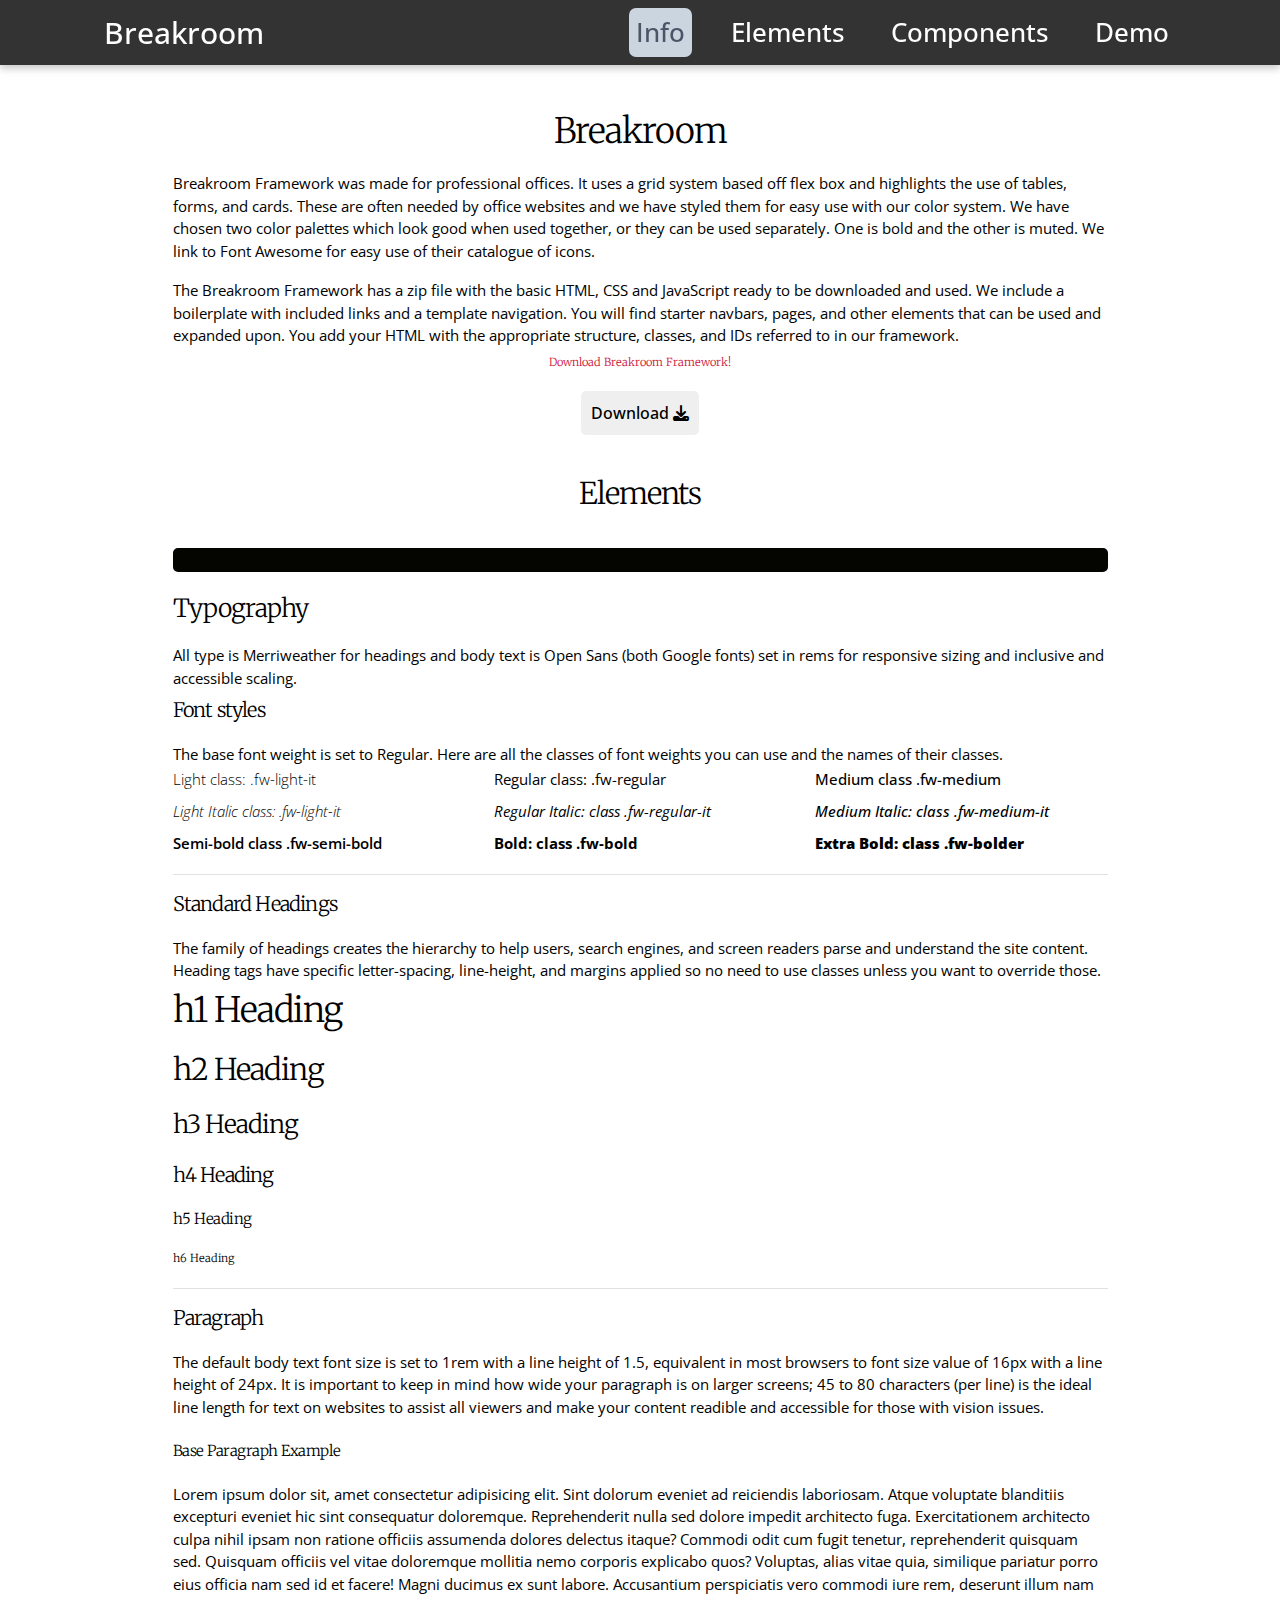
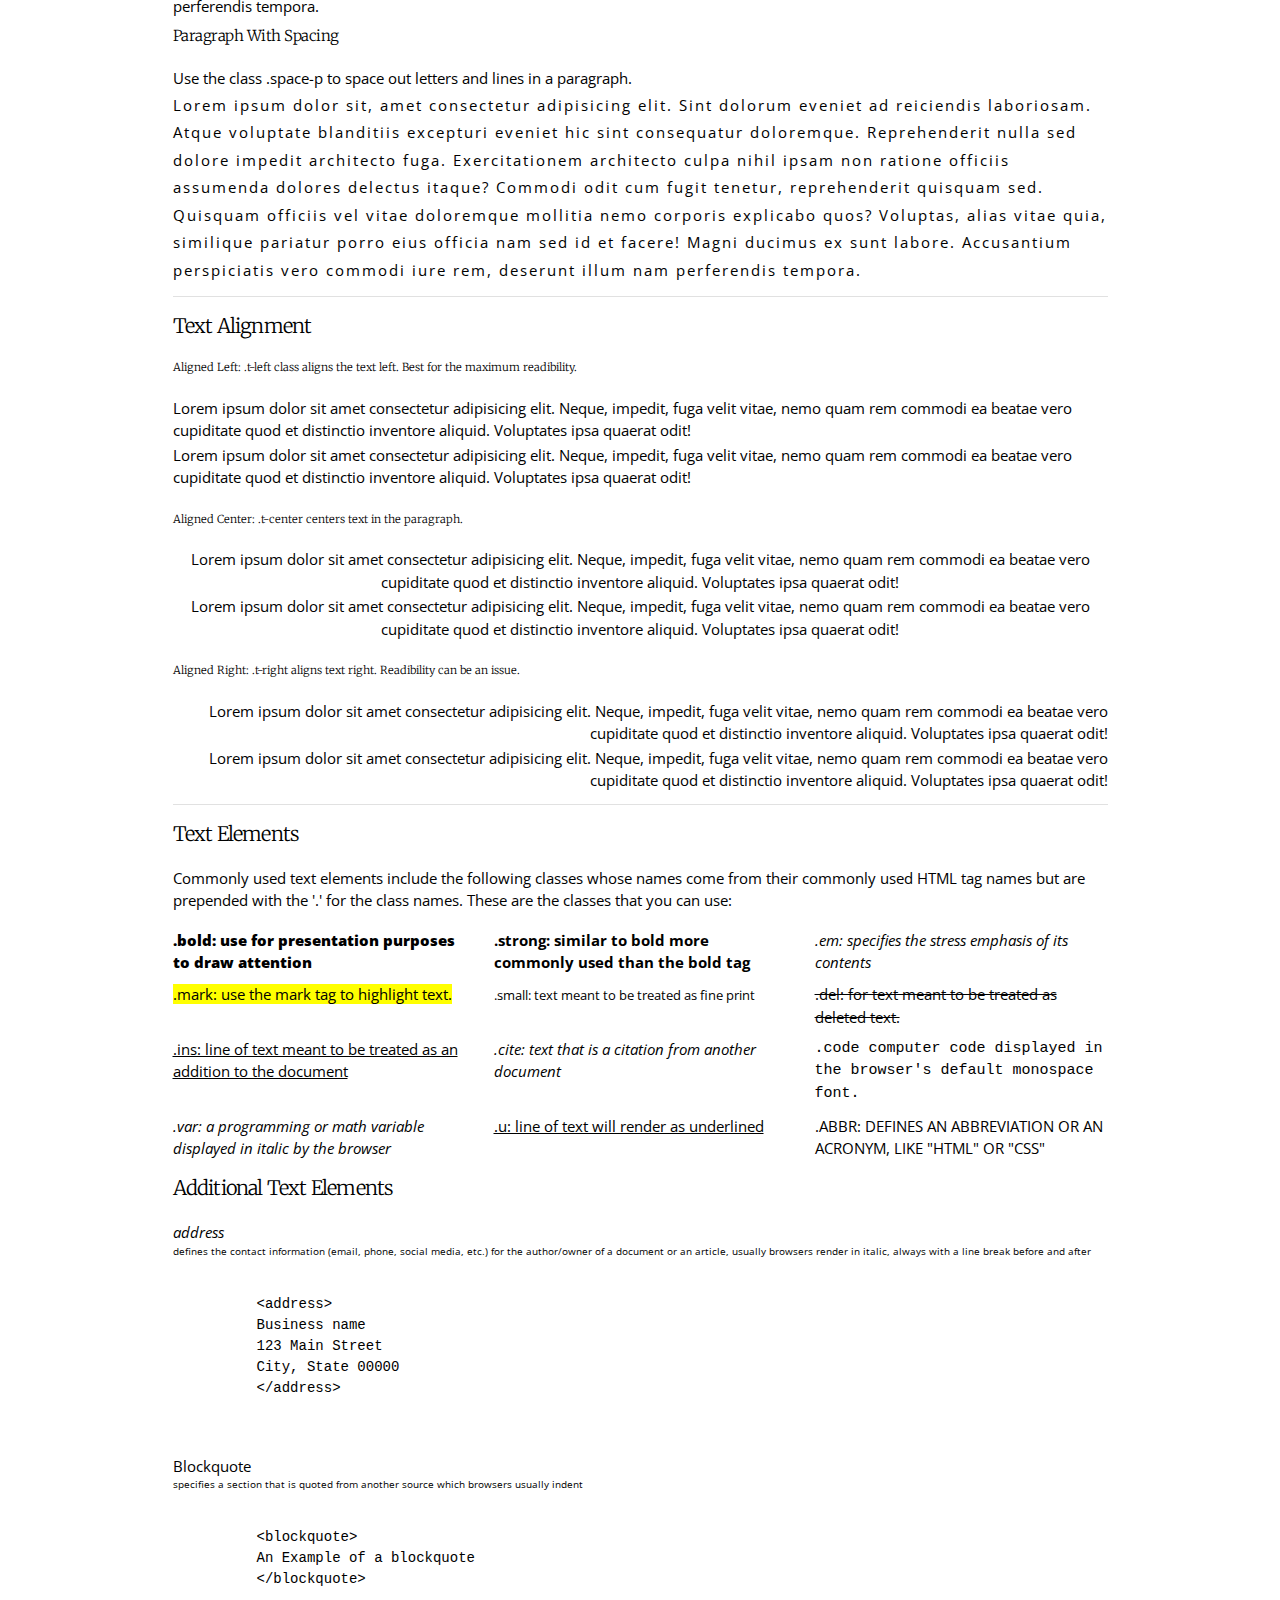
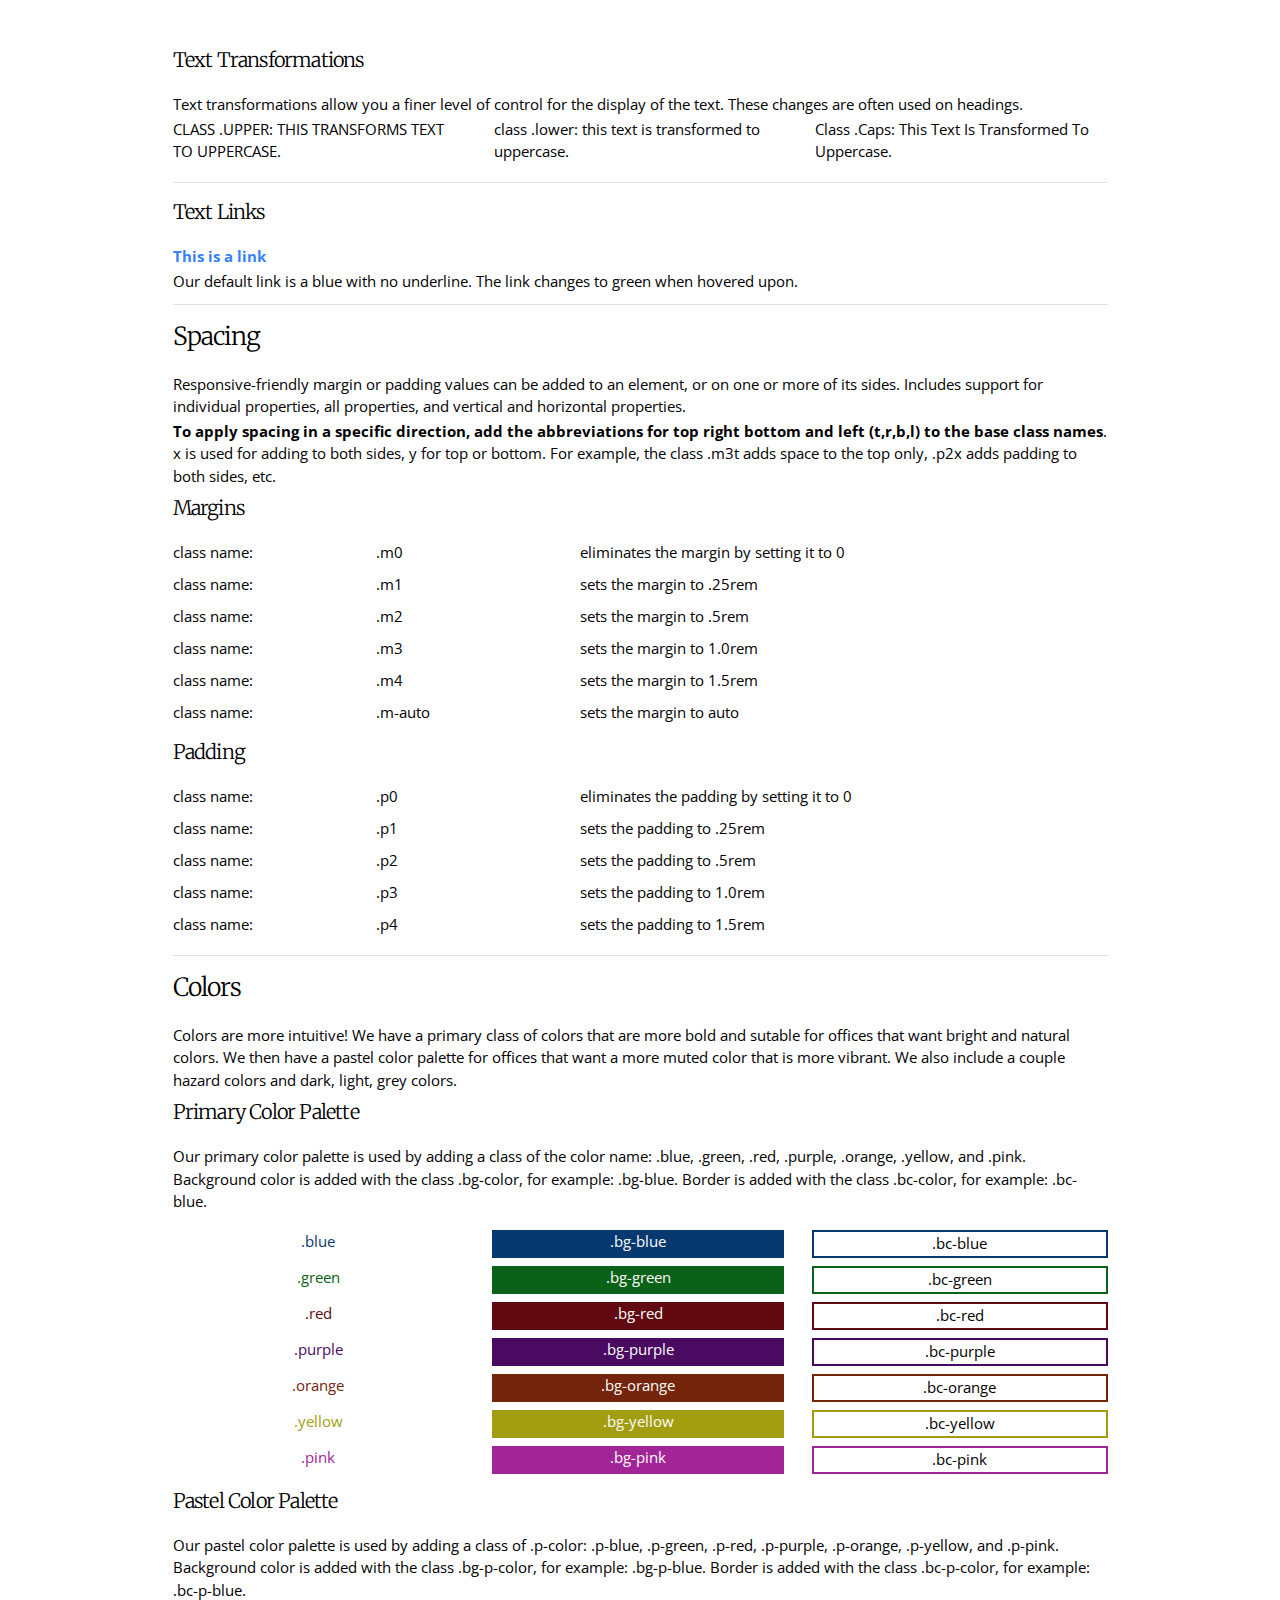
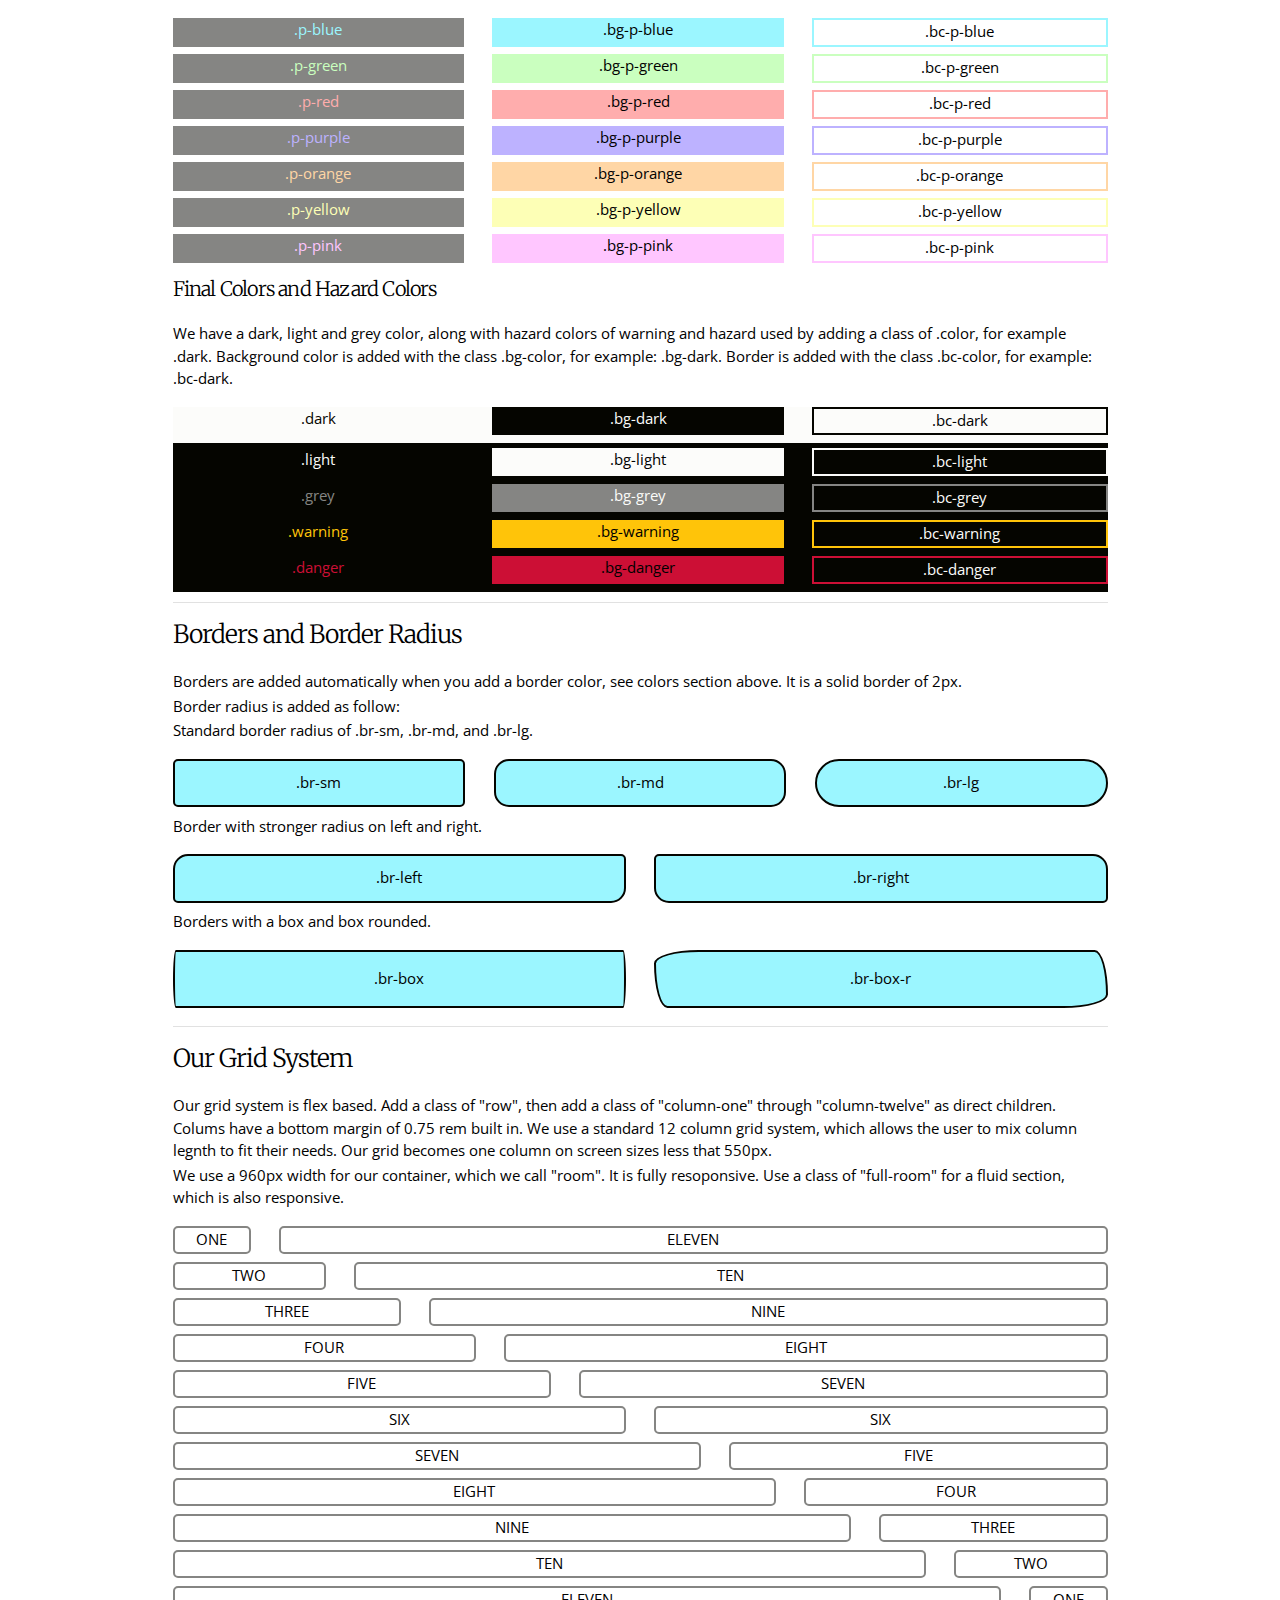
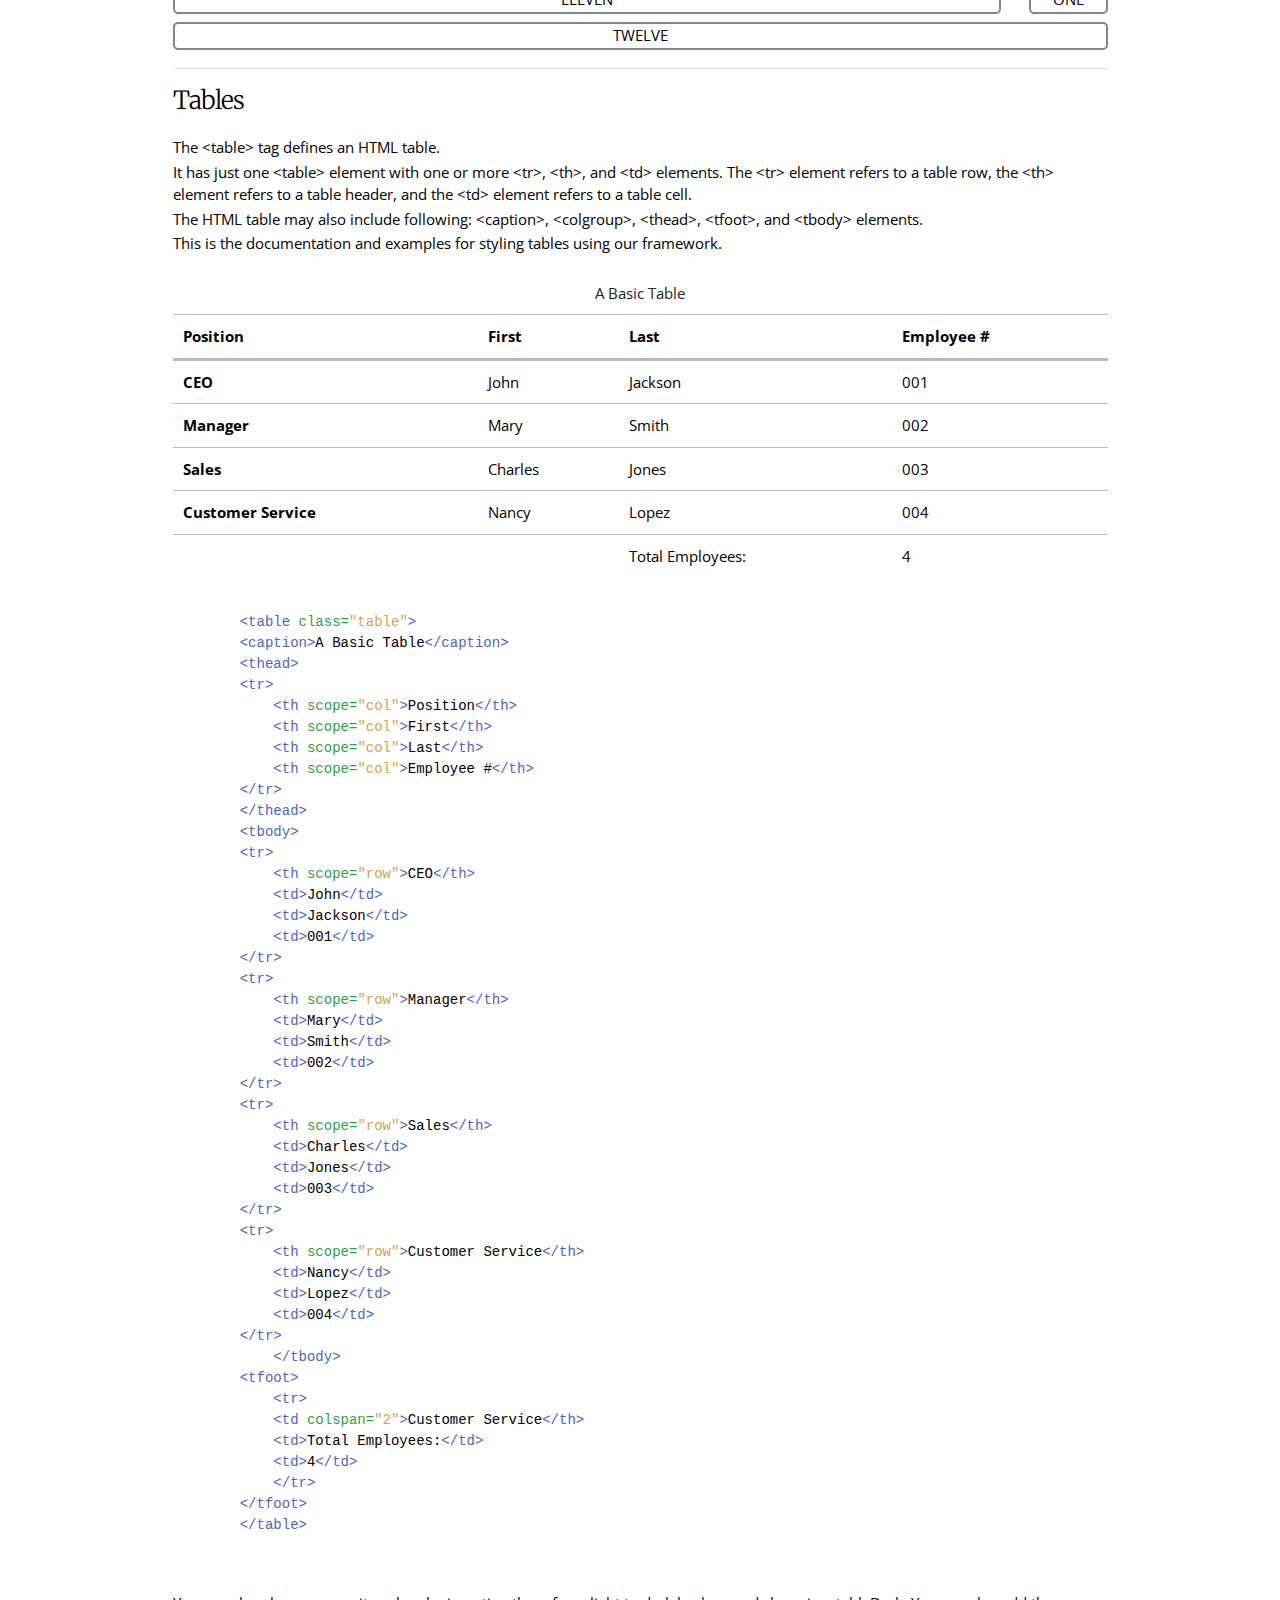
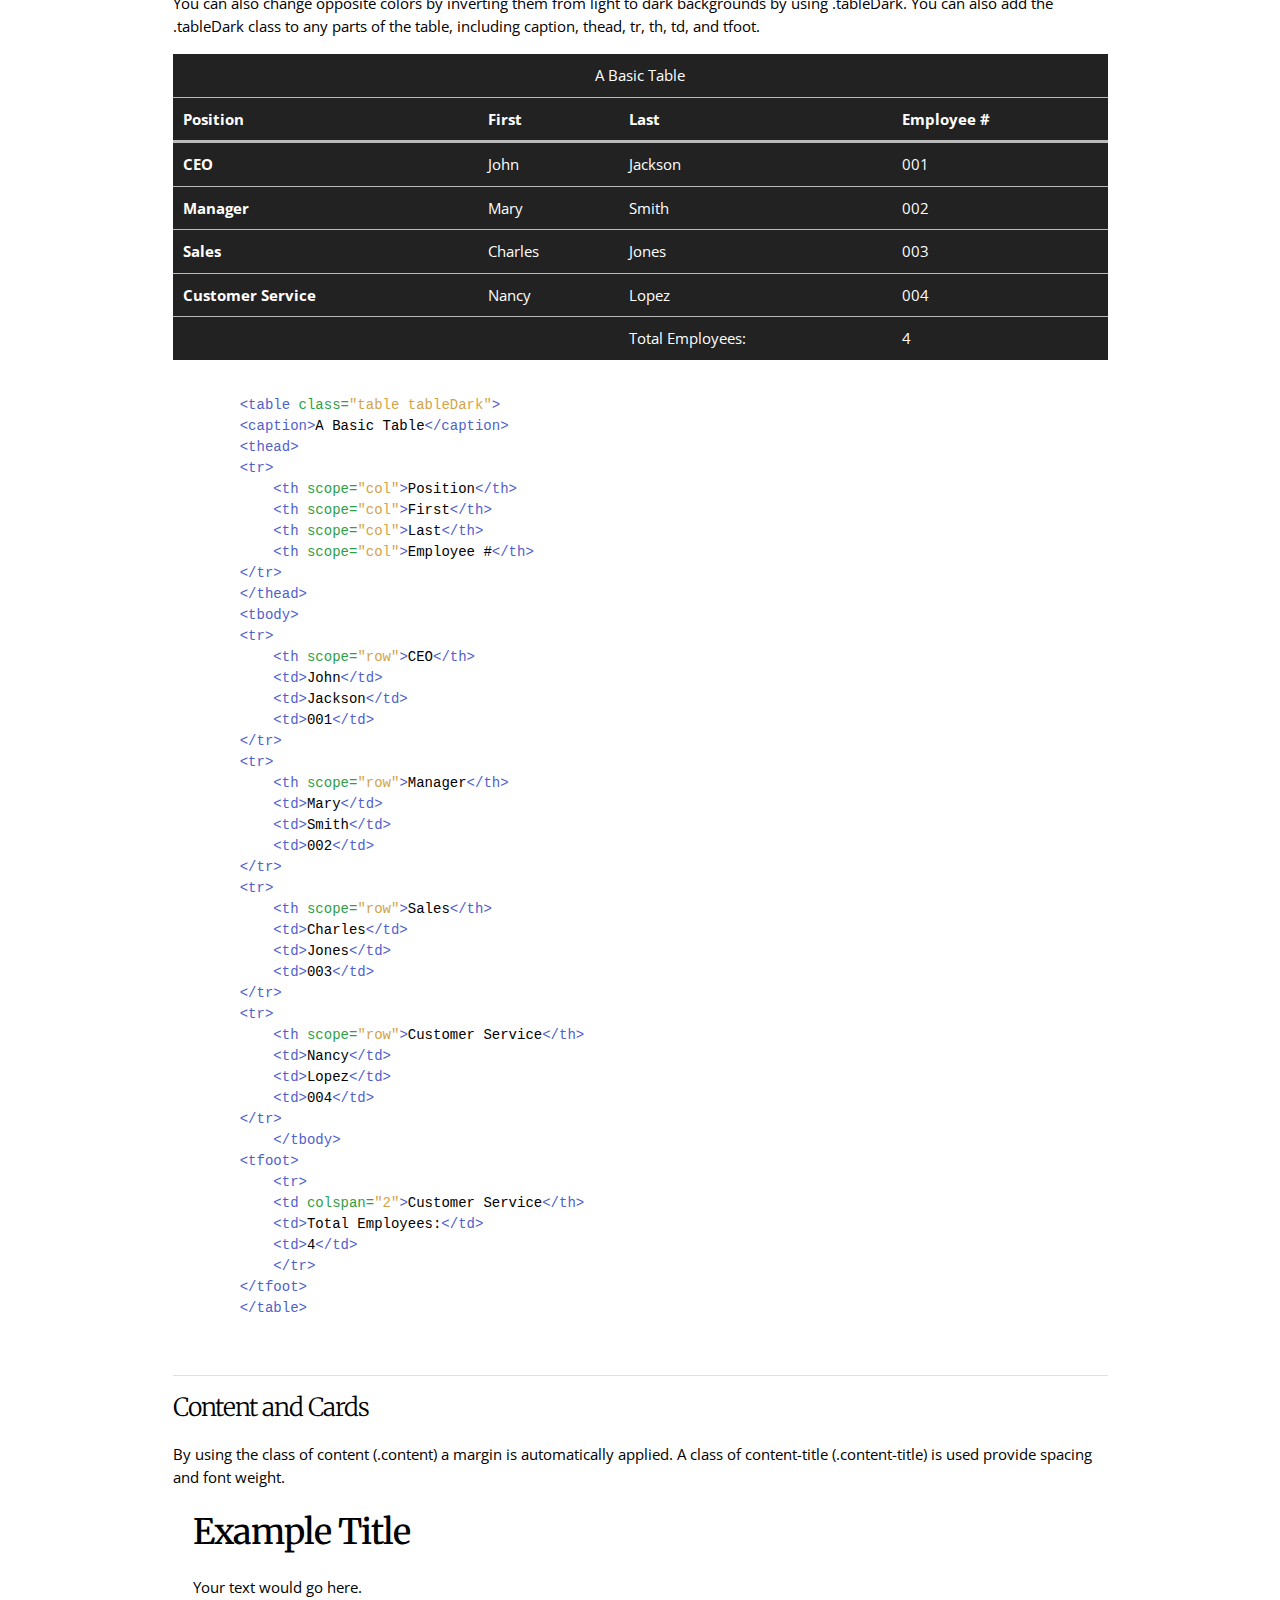
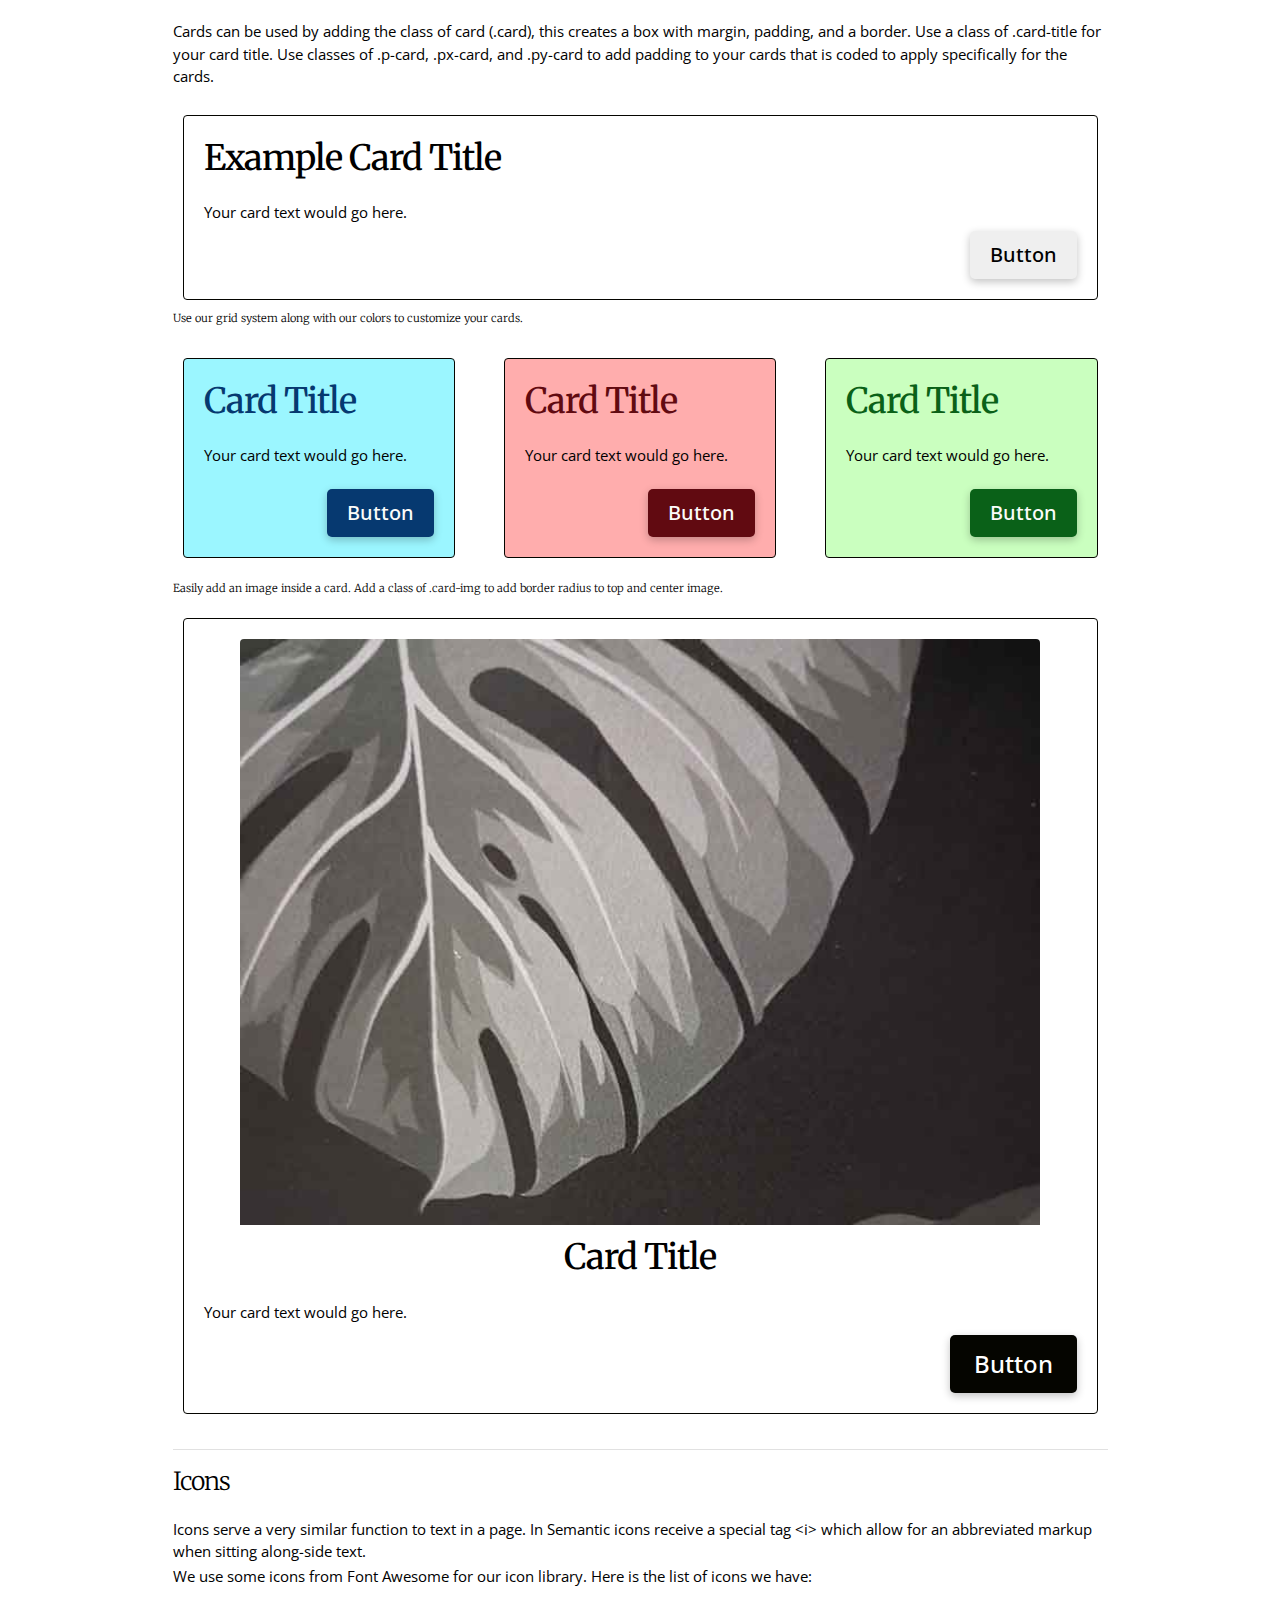
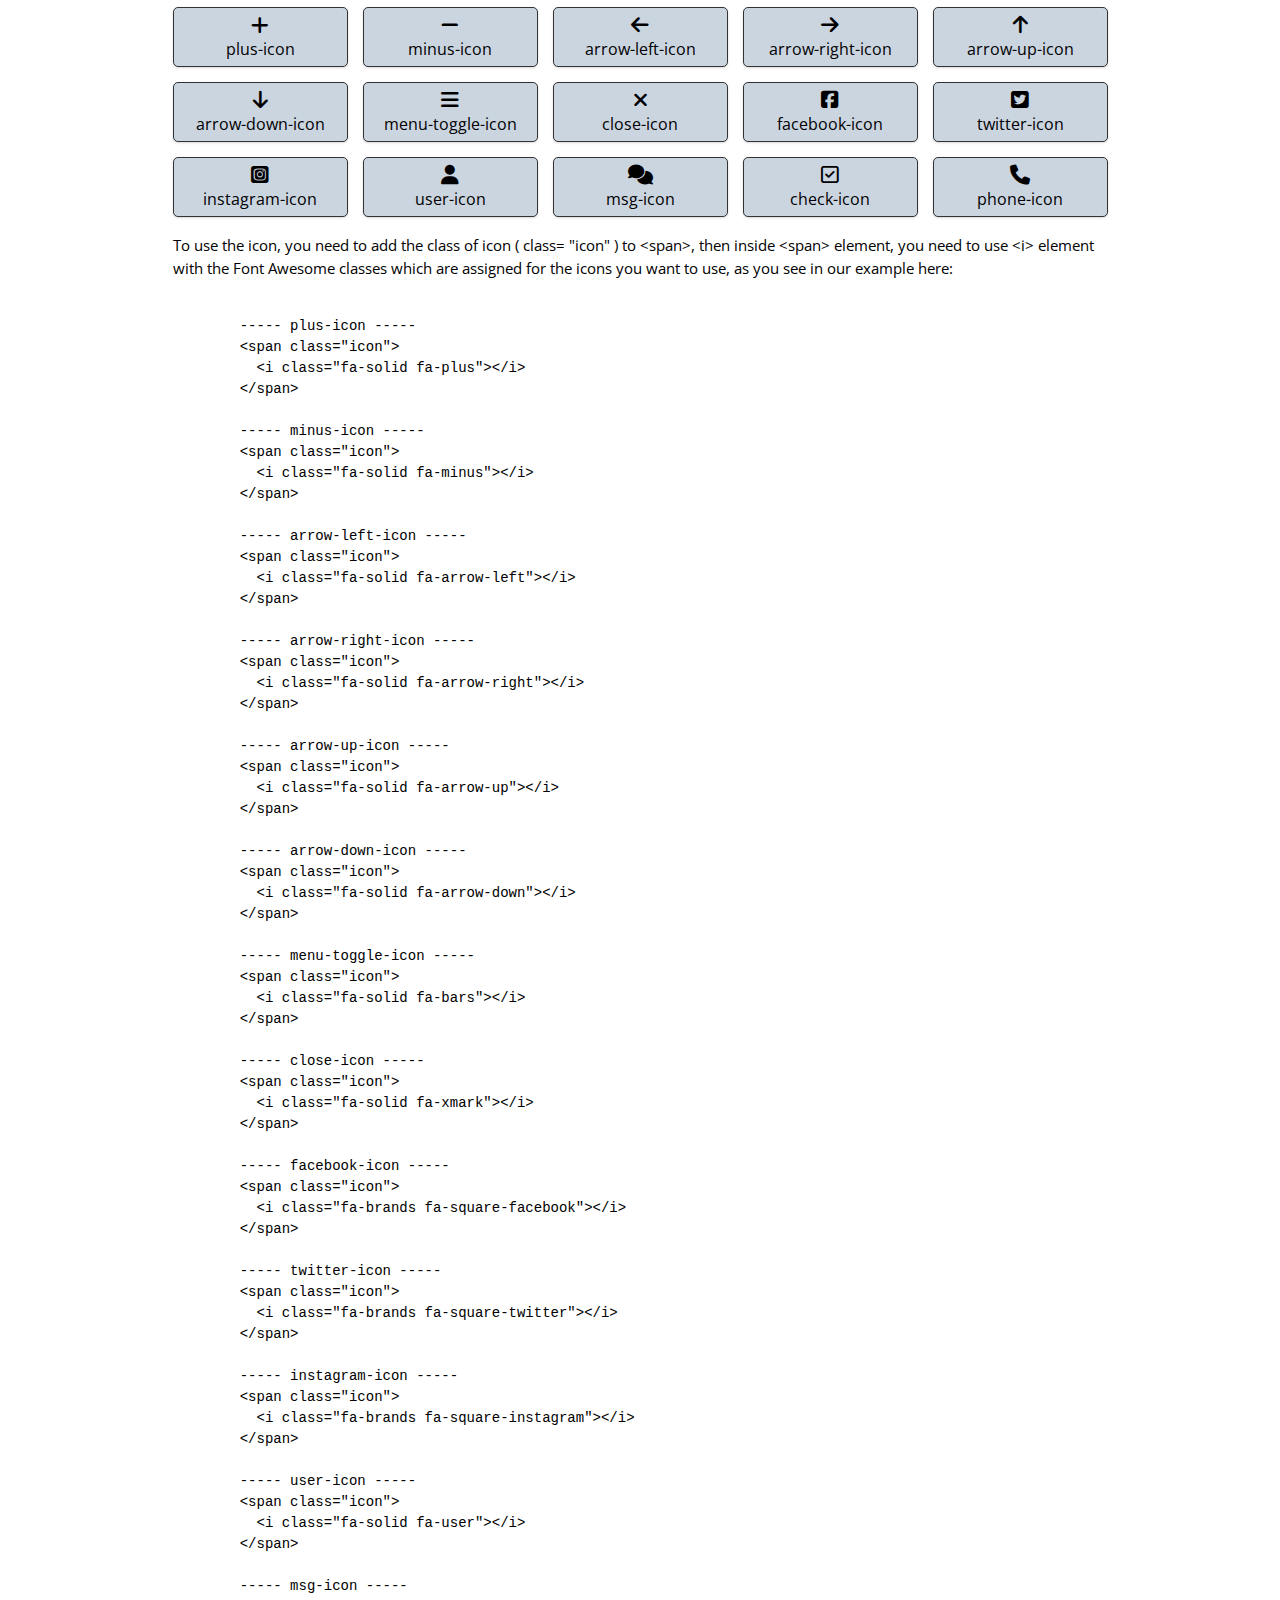
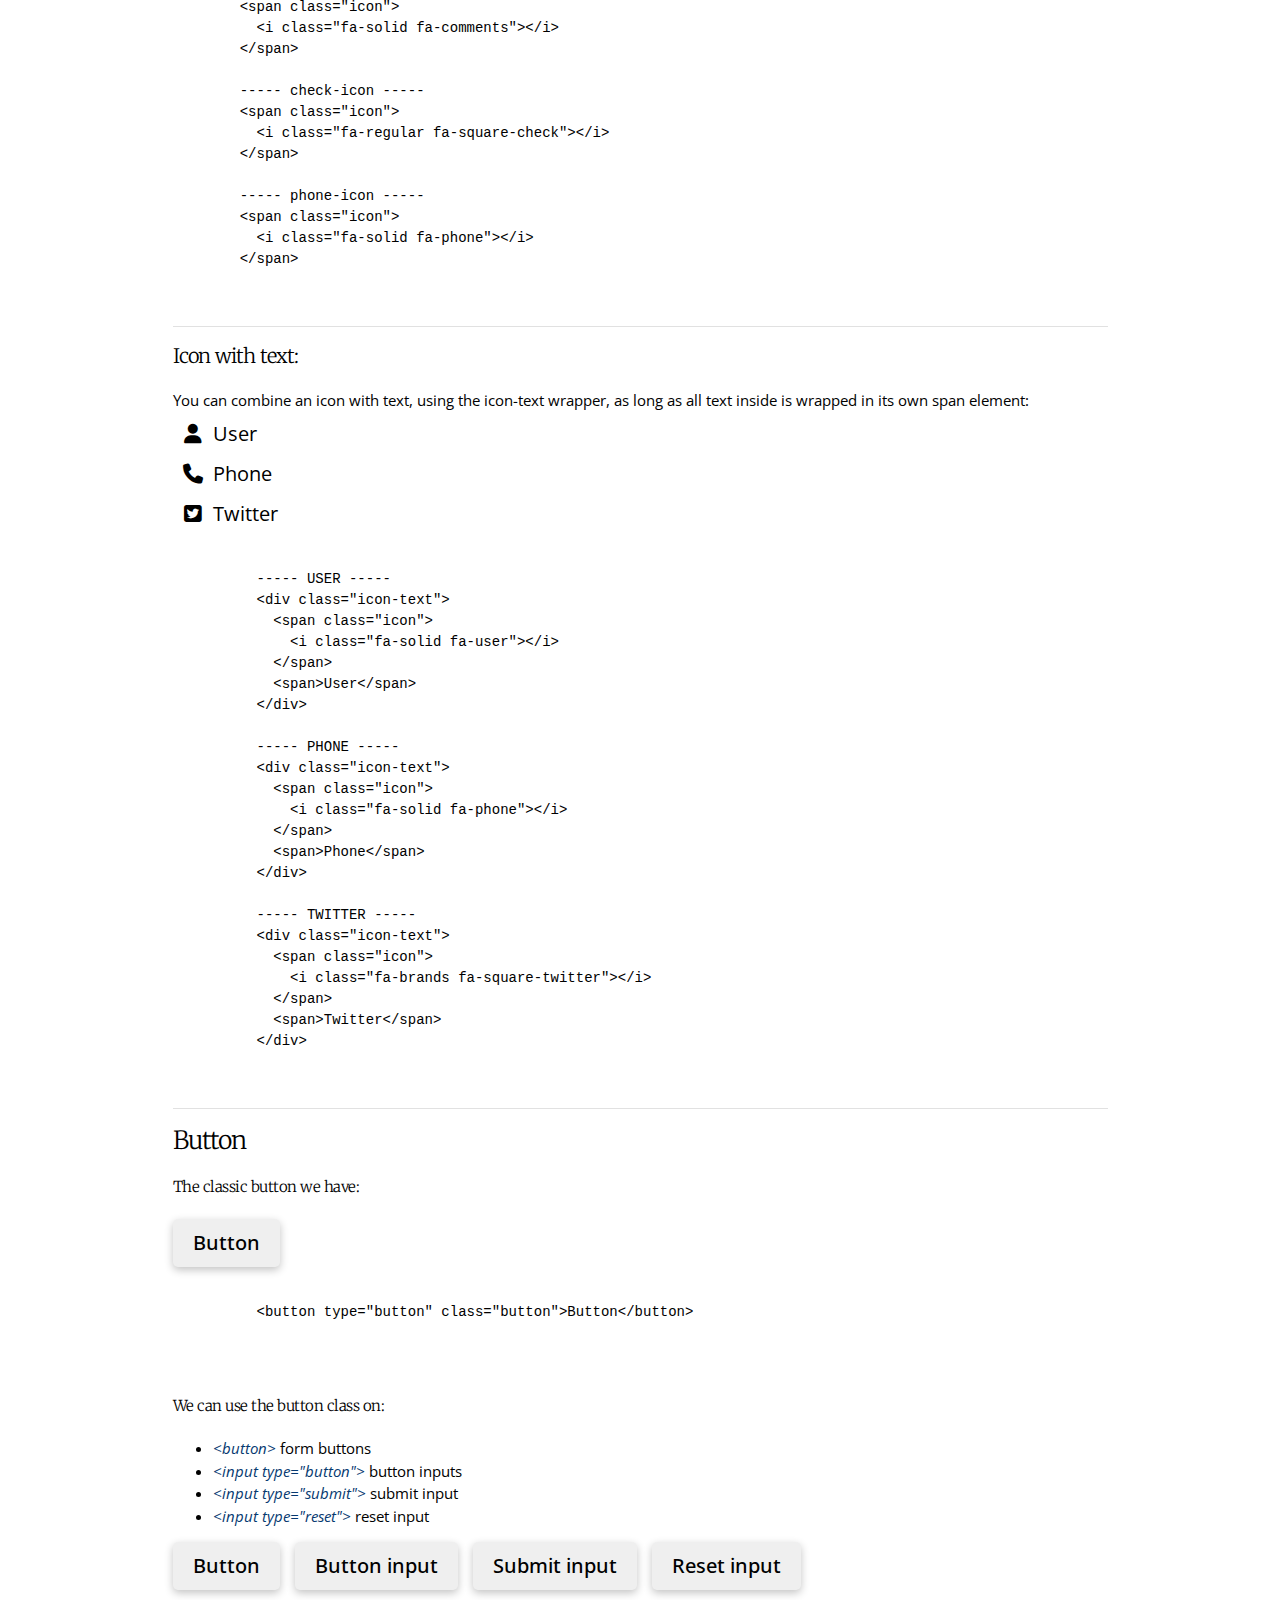
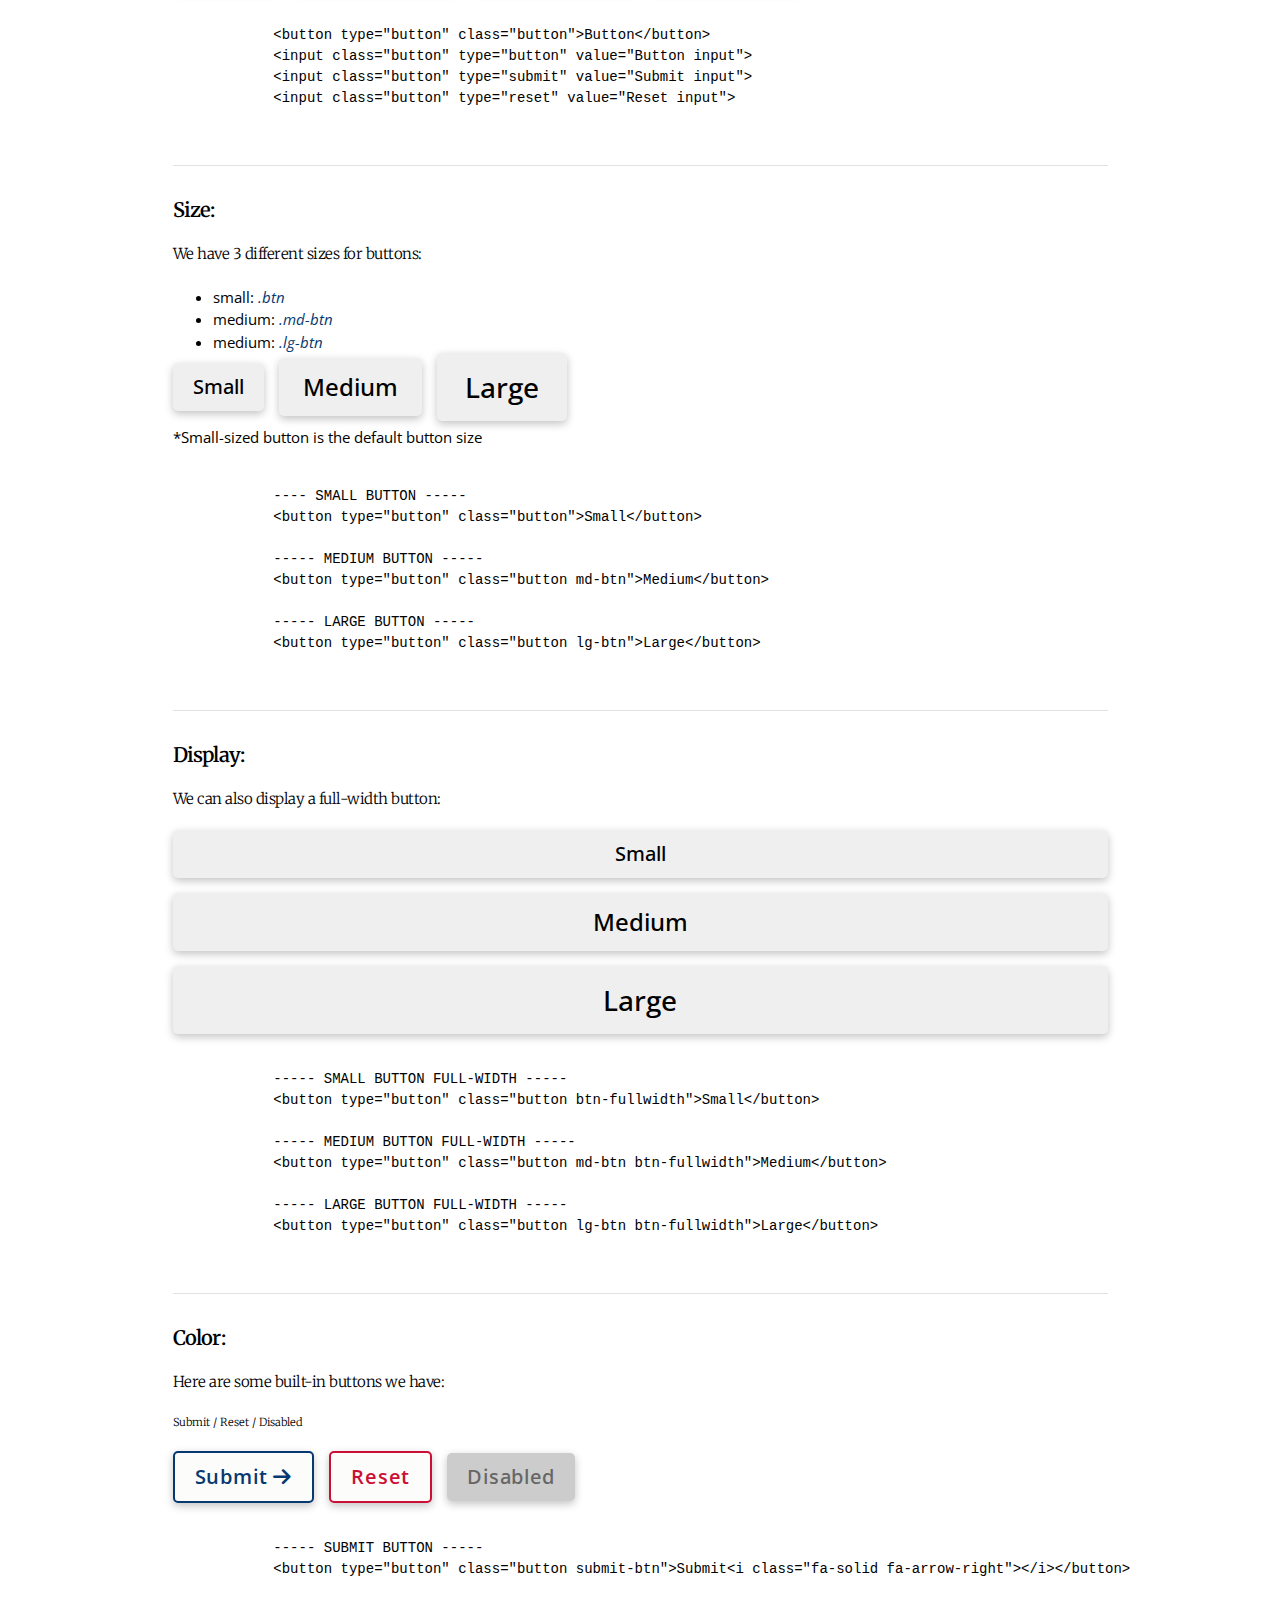
==== commit e3e2ee40: "update html/replace framework" ====
--- a/index.html
+++ b/index.html
@@ -910,7 +910,7 @@
 
       <h6>Easily add an image inside a card. Add a class of .card-img to add border radius to top and center image.</h6>
       <div class="card">
-        <img src="./images/card-image.png" alt="leaves with grey background" height="200" width="800" class="card-img">
+        <img src="./images/card-image2.jpg" alt="leaves with grey background" height="200" width="800" class="card-img">
         <h3 class="card-title t-center">
           Card Title
         </h3>
@@ -919,7 +919,7 @@
           <button type="button" class="button md-btn btn-black m2t">Button</button>
         </div>
       </div>
-    </section>
+    </section><br>
     <hr>
 
     <!-- Icons
@@ -2429,57 +2429,57 @@
     –––––––––––––––––––––––––––––––––––––––––––––––––– -->
     <section id="demo">
       <h2 class="t-center">Website Demo</h2>
-      <div class="p3 bc-dark bg-dark br-sm"></div>
+      <div class="p3 bc-dark bg-dark br-sm"></div><br>
 
       <div class="row">
         <div class="column-six">
-          <div class="card">
+          <div class="card bg-p-green">
             <h3 class="card-title">
               Demo One
             </h3>
-            <p class="m2b">Trish</p>
+            <p class="m2b">Trish: Apple Farm</p>
+            <div class="t-right">
+              <button type="button" onclick="location.href='./Demo/Trish/index.html', target='_blank'" class="button xsm-btn m2t">Demo</button>
+            </div>
+          </div>
+        </div>
+        <div class="column-six">
+          <div class="card bg-p-purple">
+            <h3 class="card-title">
+              Demo Two
+            </h3>
+            <p class="m2b">Yen: Cafe</p>
             <div class="t-right">
               <button type="button" class="button xsm-btn m2t">Demo</button>
             </div>
           </div>
         </div>
+      </div>
+      <div class="row">
         <div class="column-six">
-          <div class="card">
+          <div class="card bg-p-red">
             <h3 class="card-title">
-              Demo Two
+              Demo Three
             </h3>
-            <p class="m2b">Yen</p>
+            <p class="m2b">Rene: Attorney's Office</p>
             <div class="t-right">
               <button type="button" class="button xsm-btn m2t">Demo</button>
             </div>
           </div>
         </div>
-      </div>
-      <div class="row">
         <div class="column-six">
-          <div class="card">
-            <h3 class="card-title">
-              Demo Three
-            </h3>
-            <p class="m2b">Rene</p>
-            <div class="t-right">
-              <button type="button" class="button xsm-btn m2t">Demo</button>
-            </div>
-          </div>
-        </div>
-        <div class="column-six">
-          <div class="card">
+          <div class="card bg-p-orange">
             <h3 class="card-title">
               Demo Four
             </h3>
-            <p class="m2b">Drew</p>
+            <p class="m2b">Drew: Real Estate Office</p>
             <div class="t-right">
-              <button type="button" class="button xsm-btn m2t">Demo</button>
+              <button type="button" class="button xsm-btn m2t" onclick="location.href='./Demo/Drew/index.html', target='_blank'">Demo</button>
             </div>
           </div>
         </div>
       </div>
-    </section>
+    </section><br>
 
 
   </main>
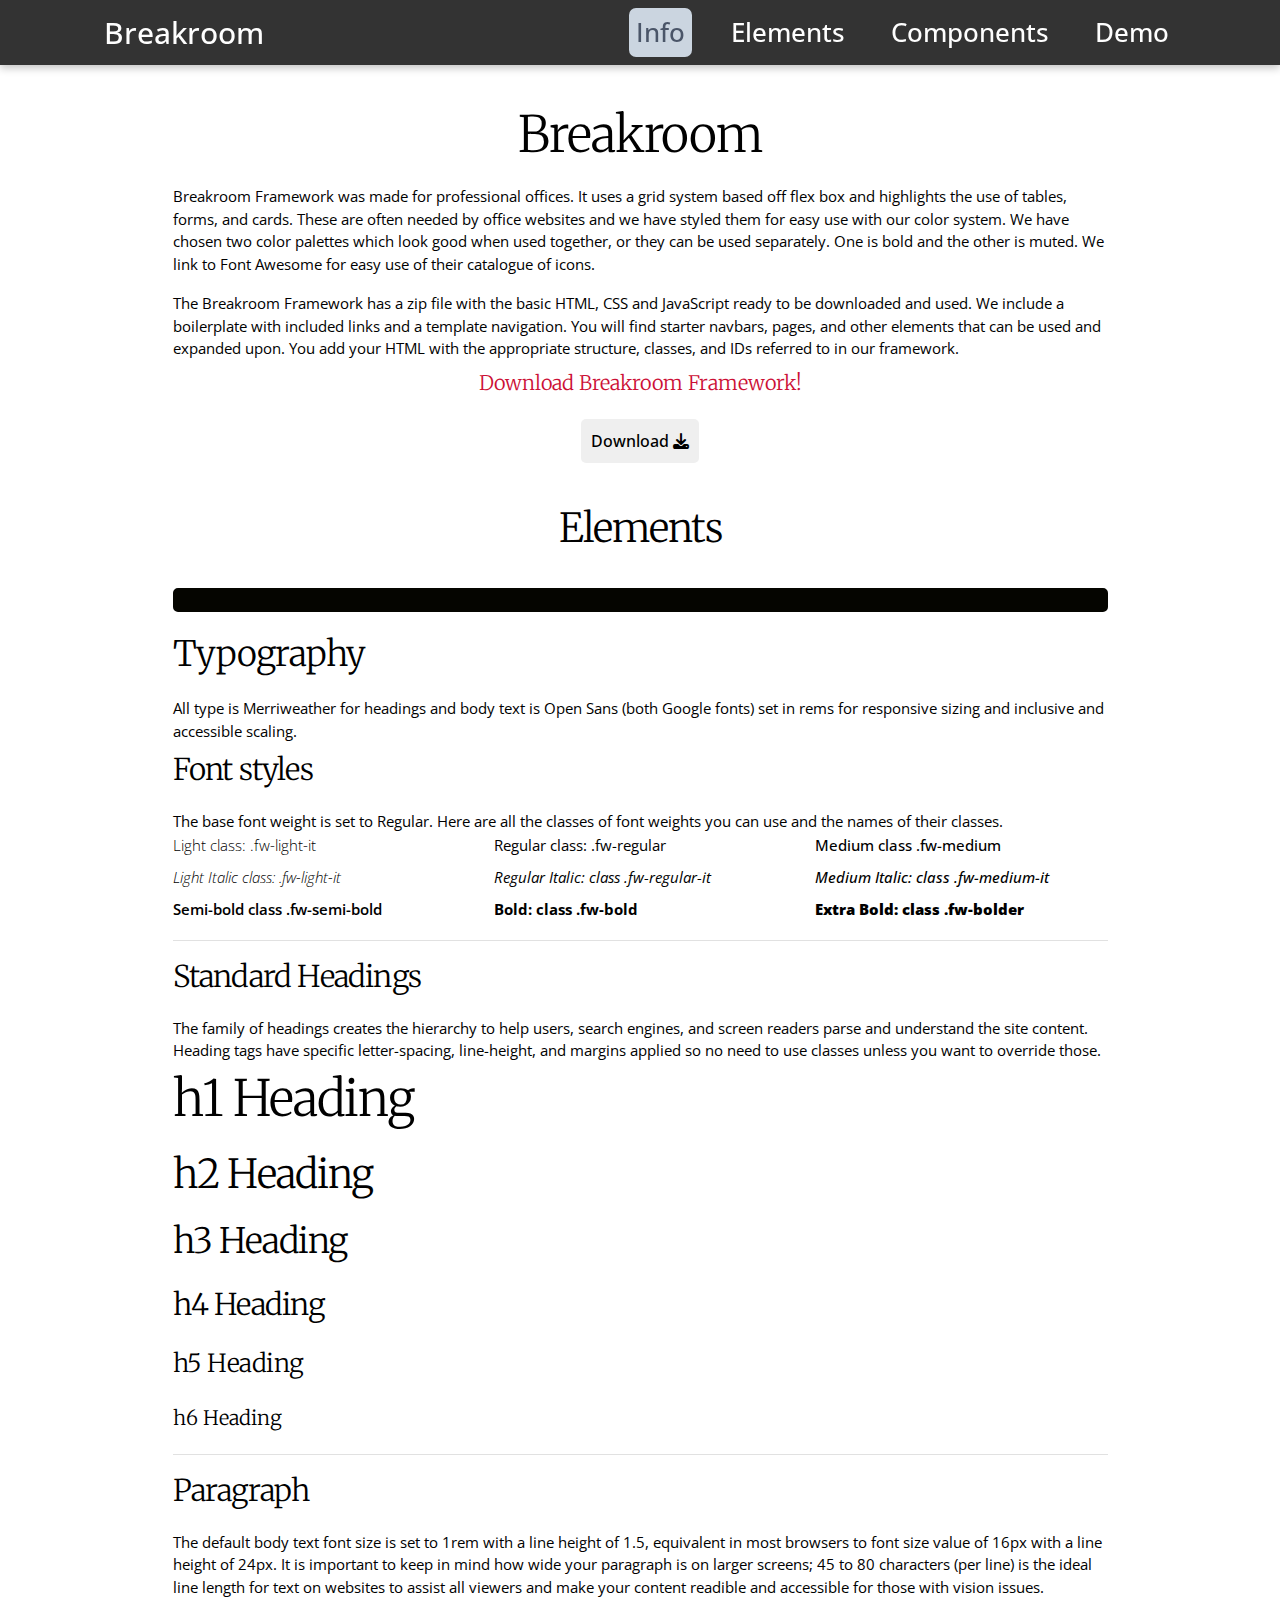
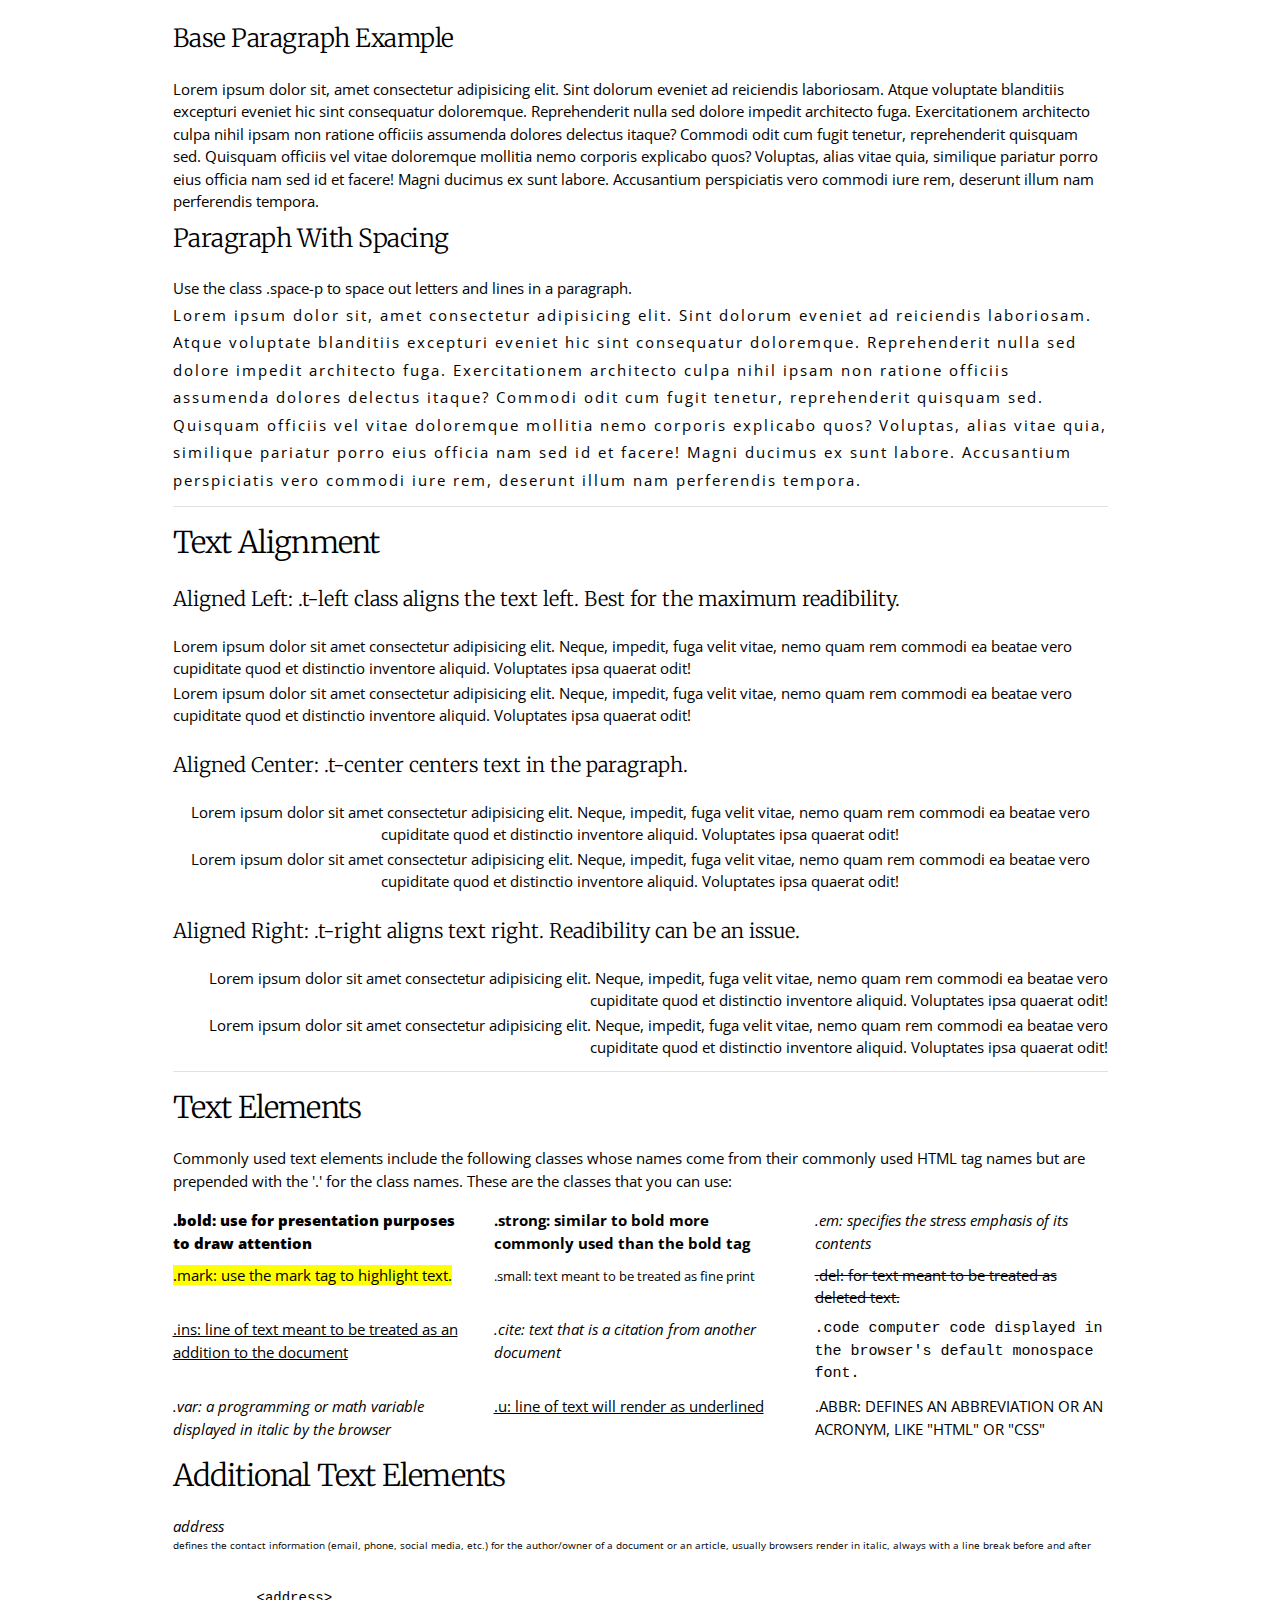
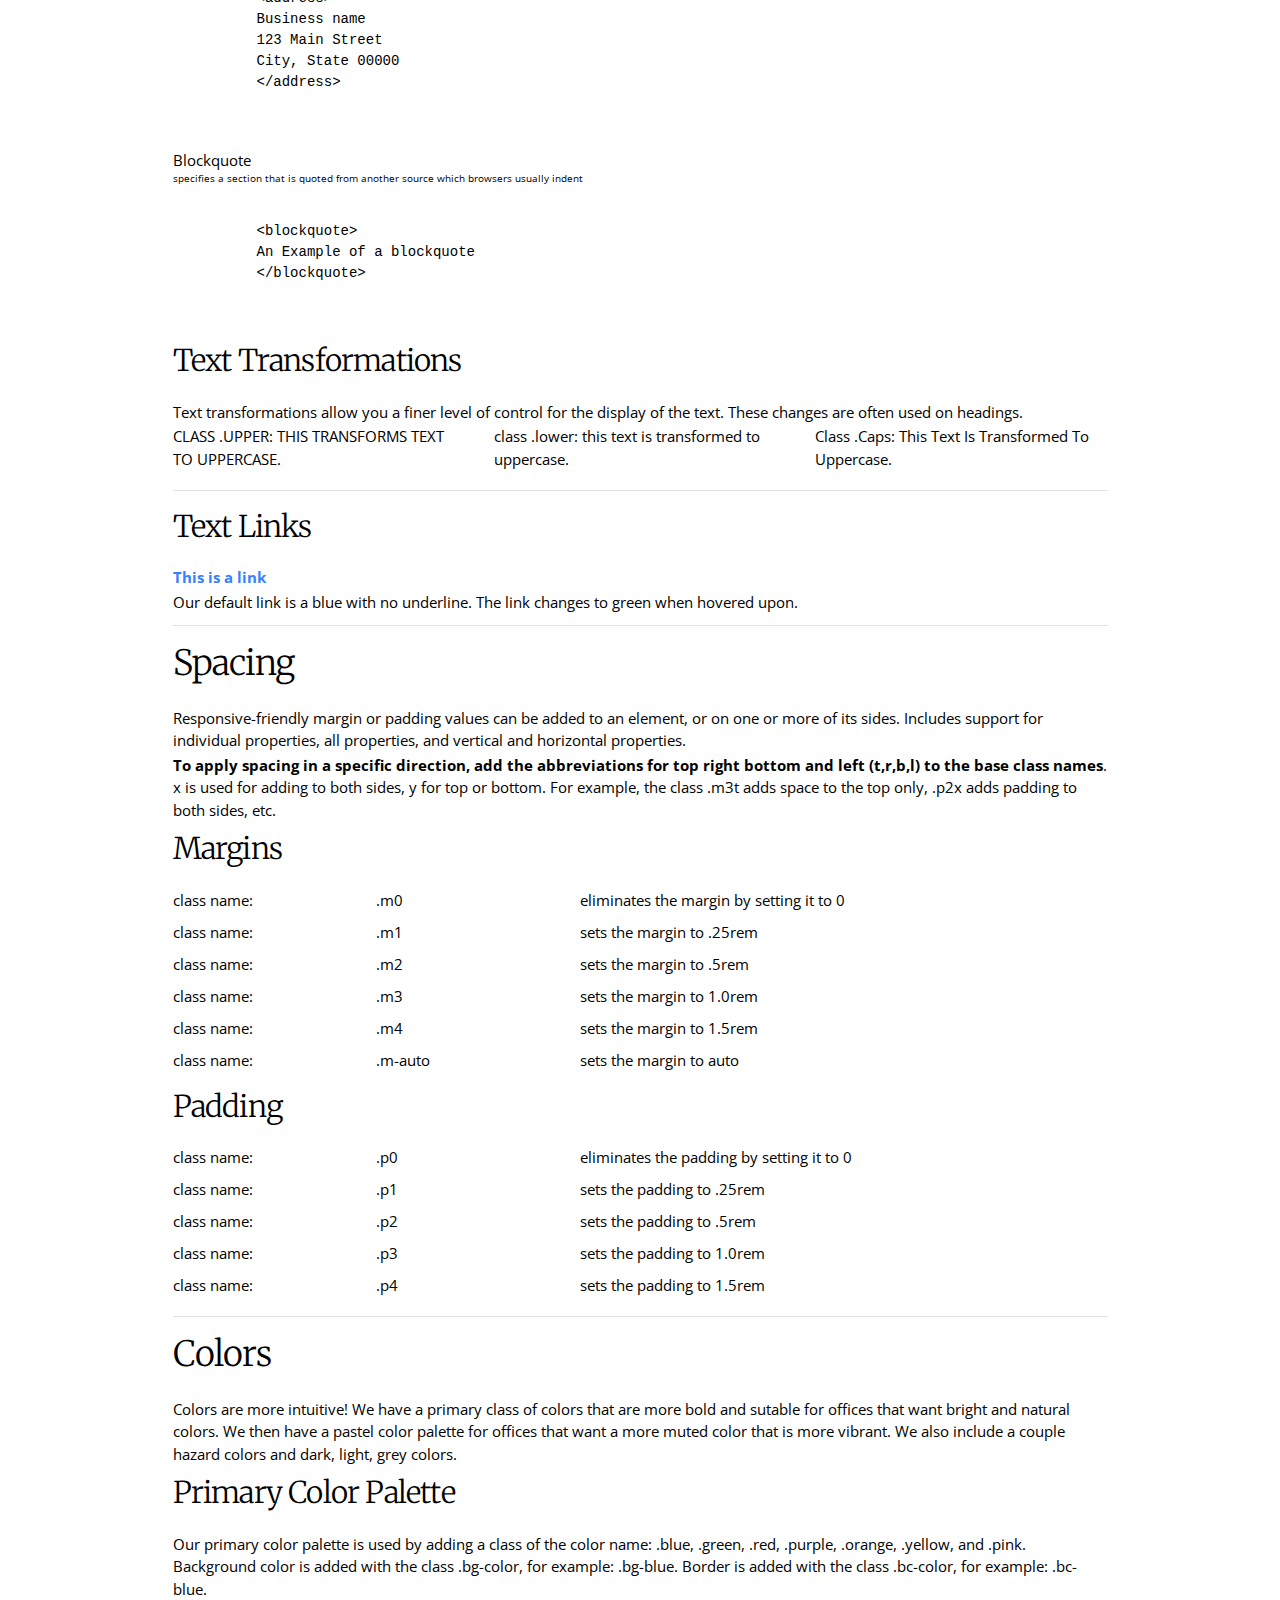
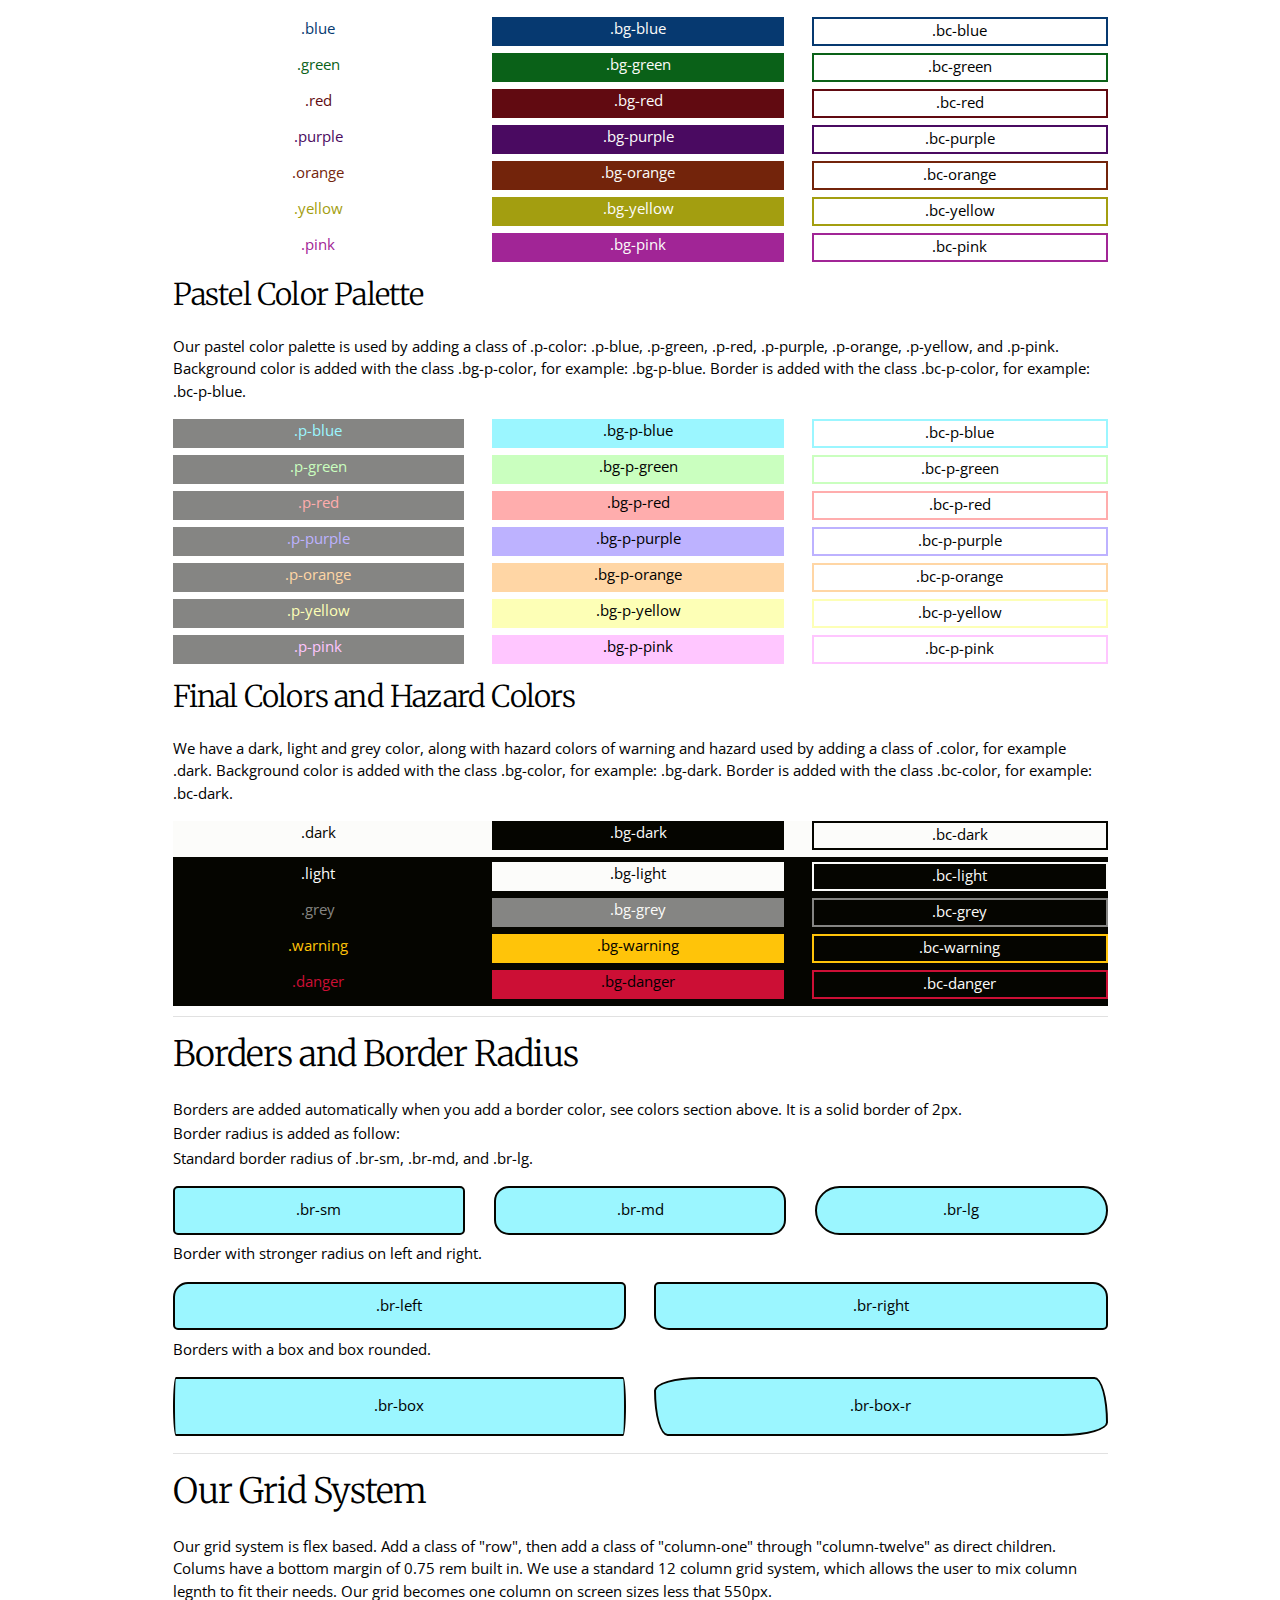
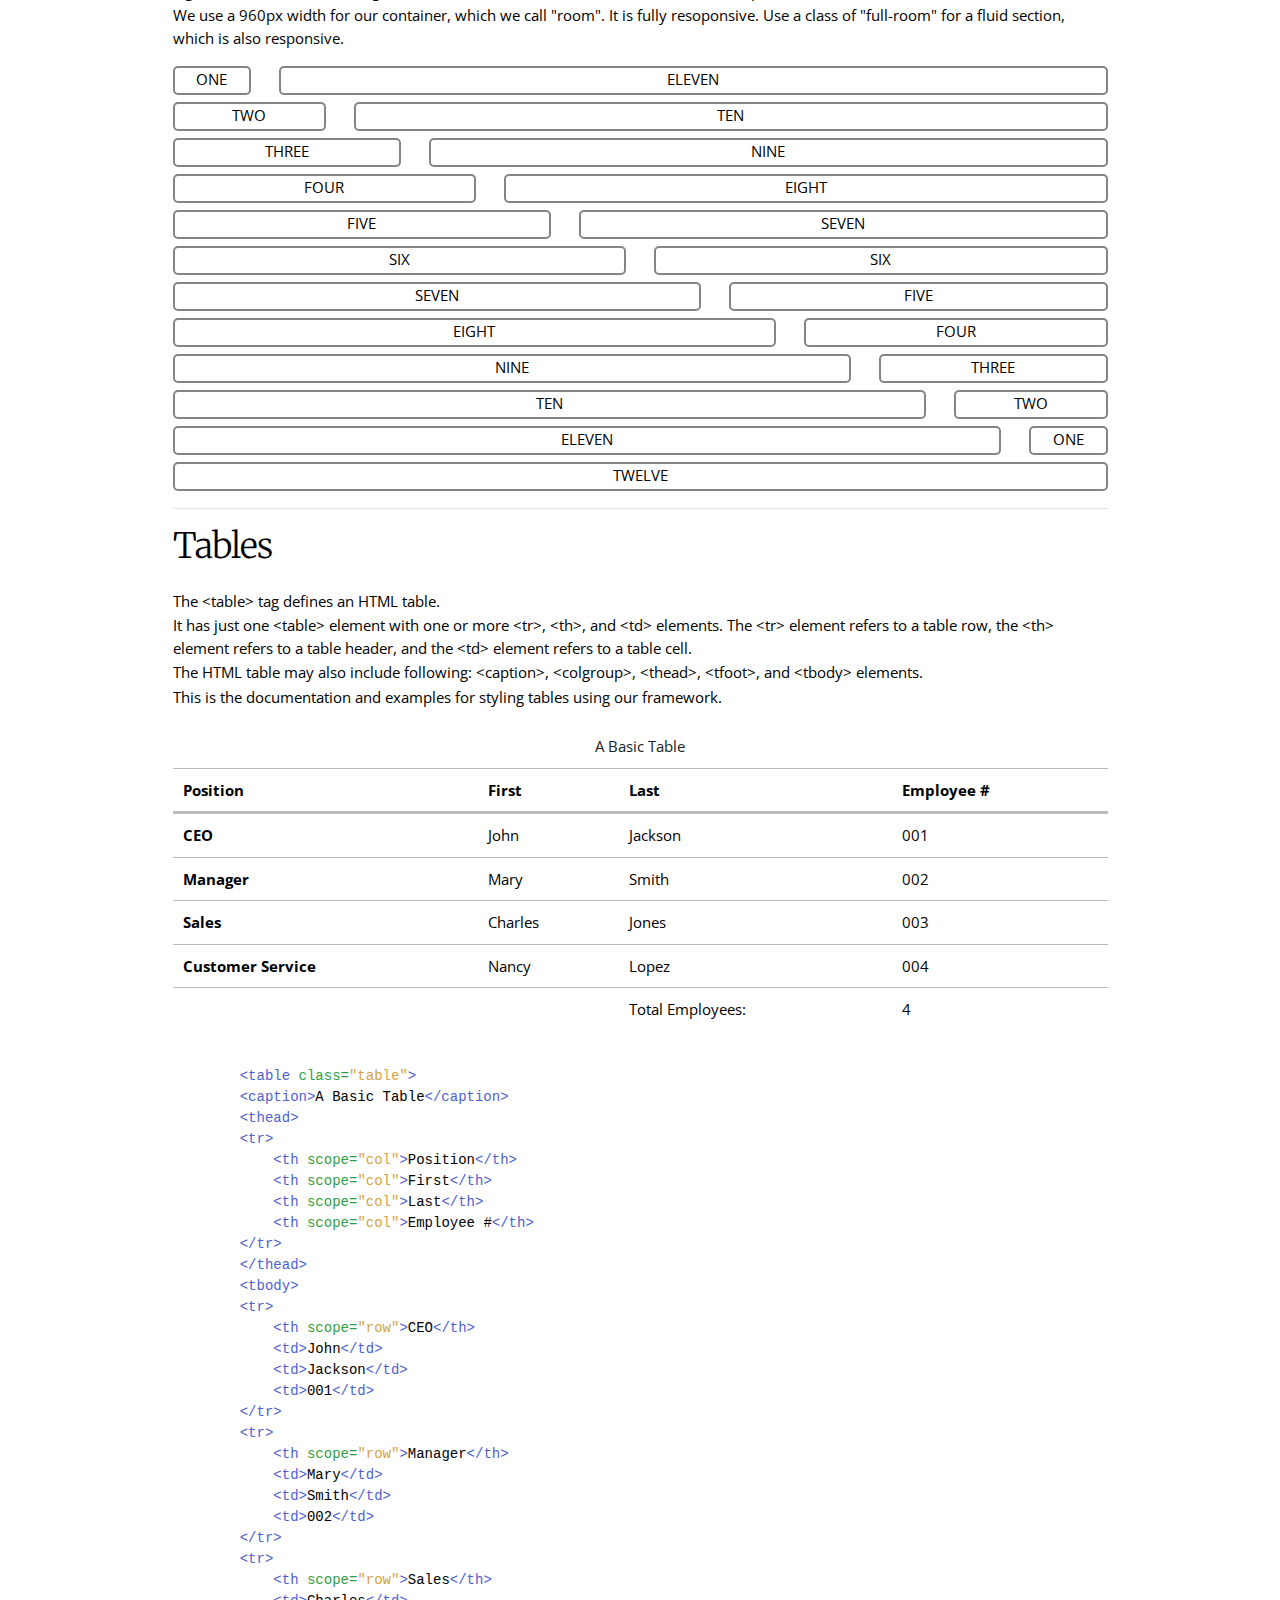
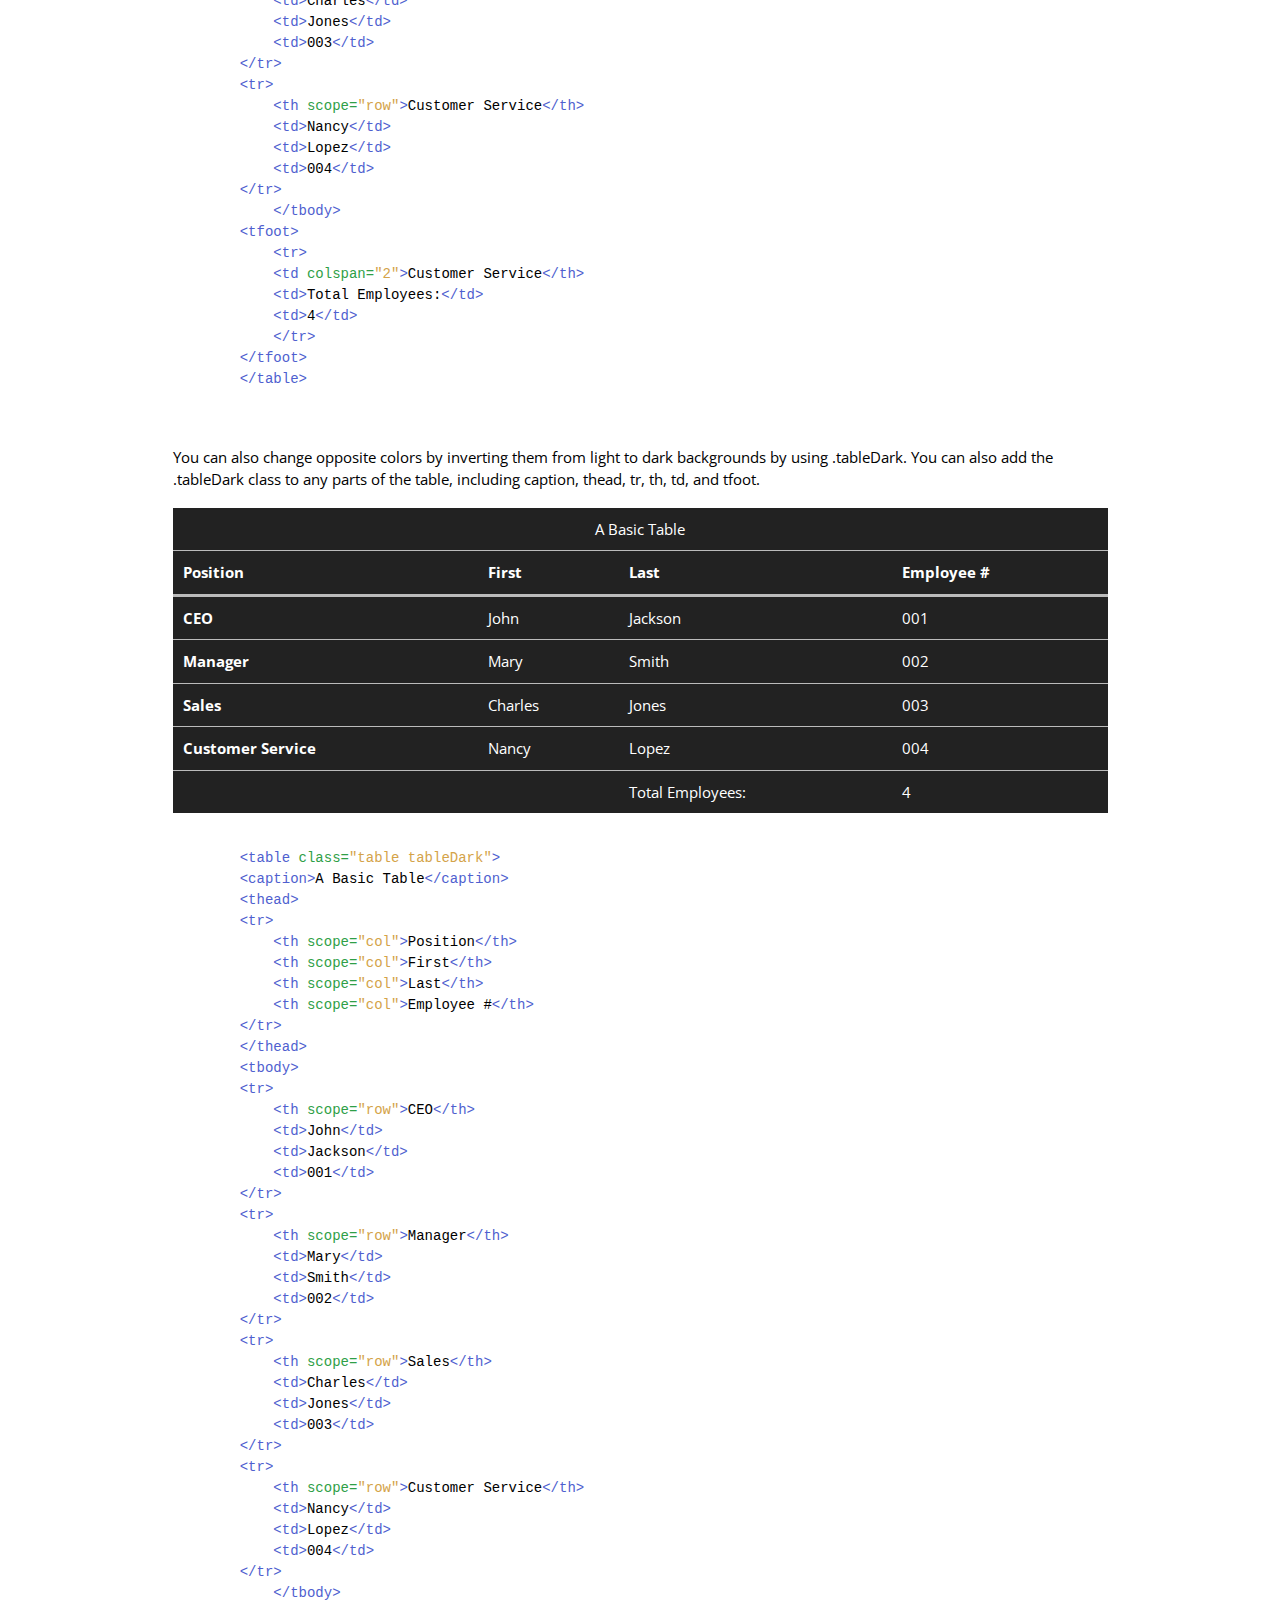
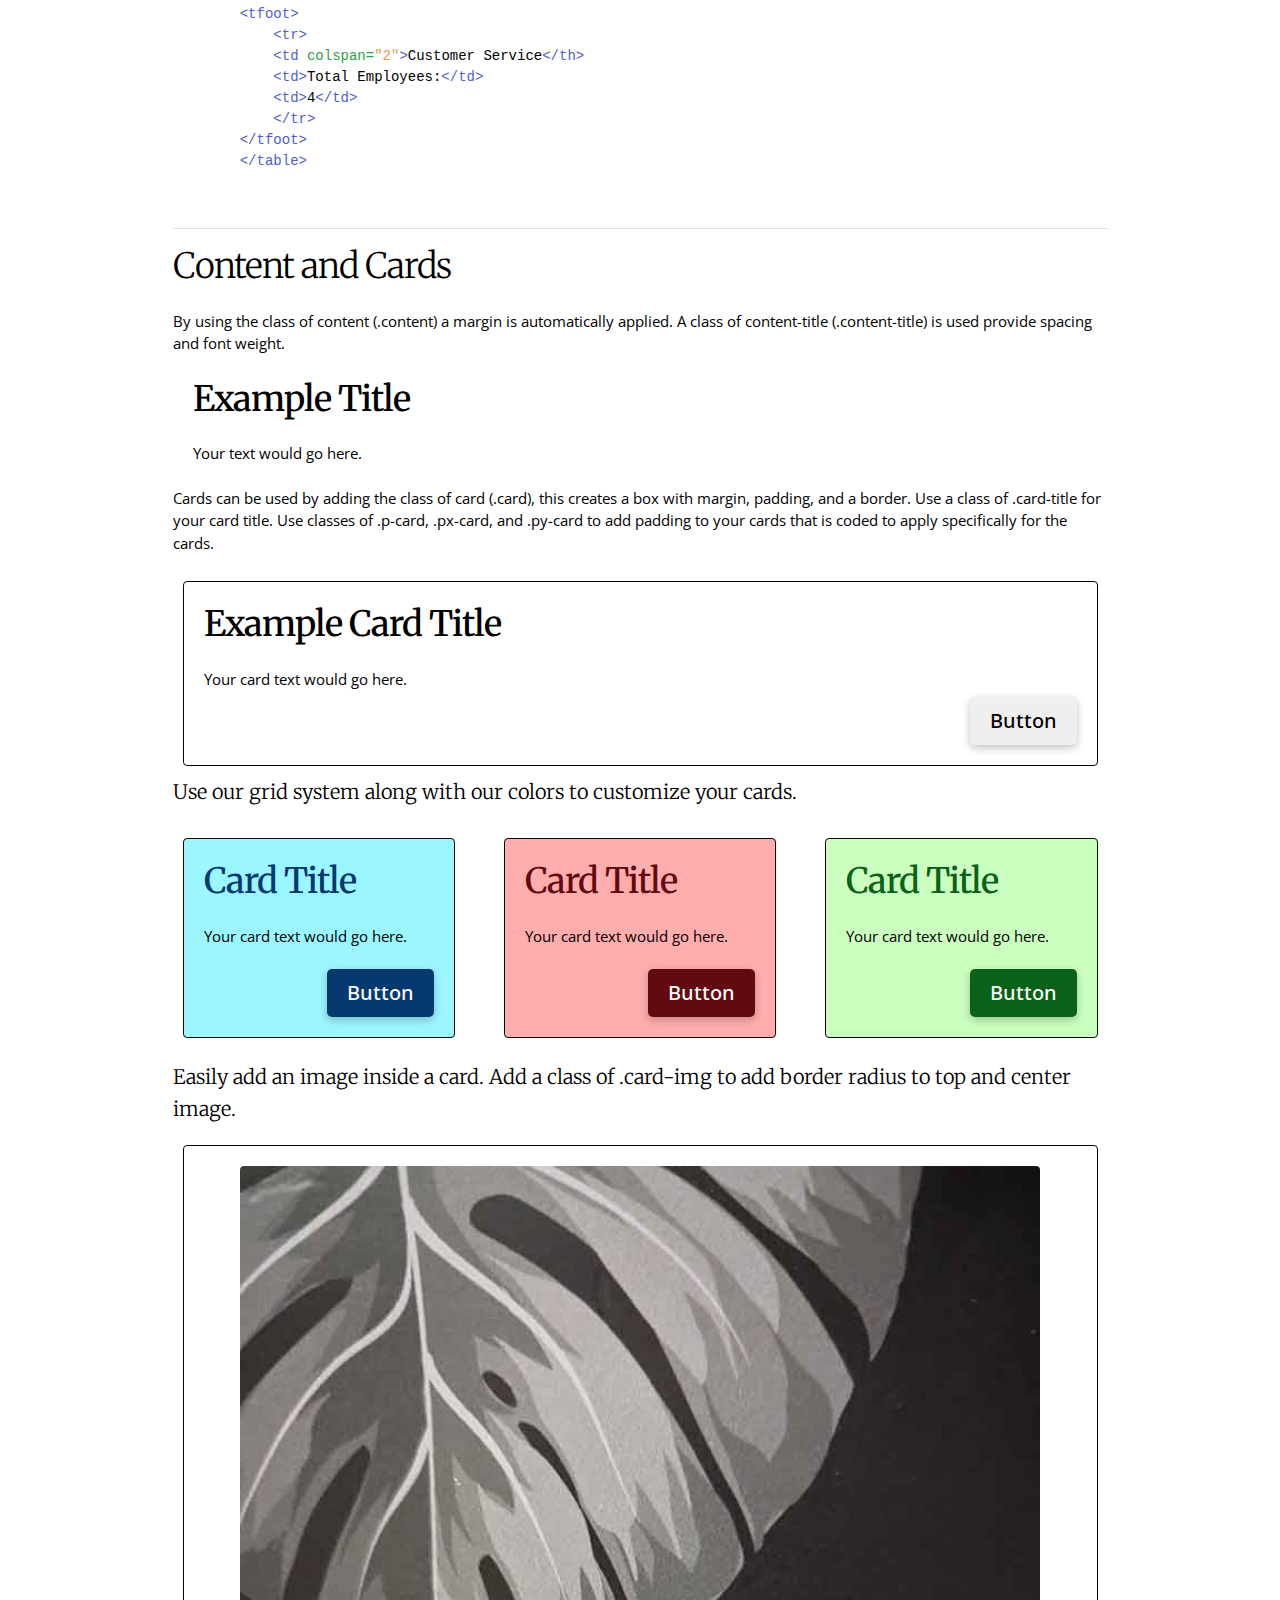
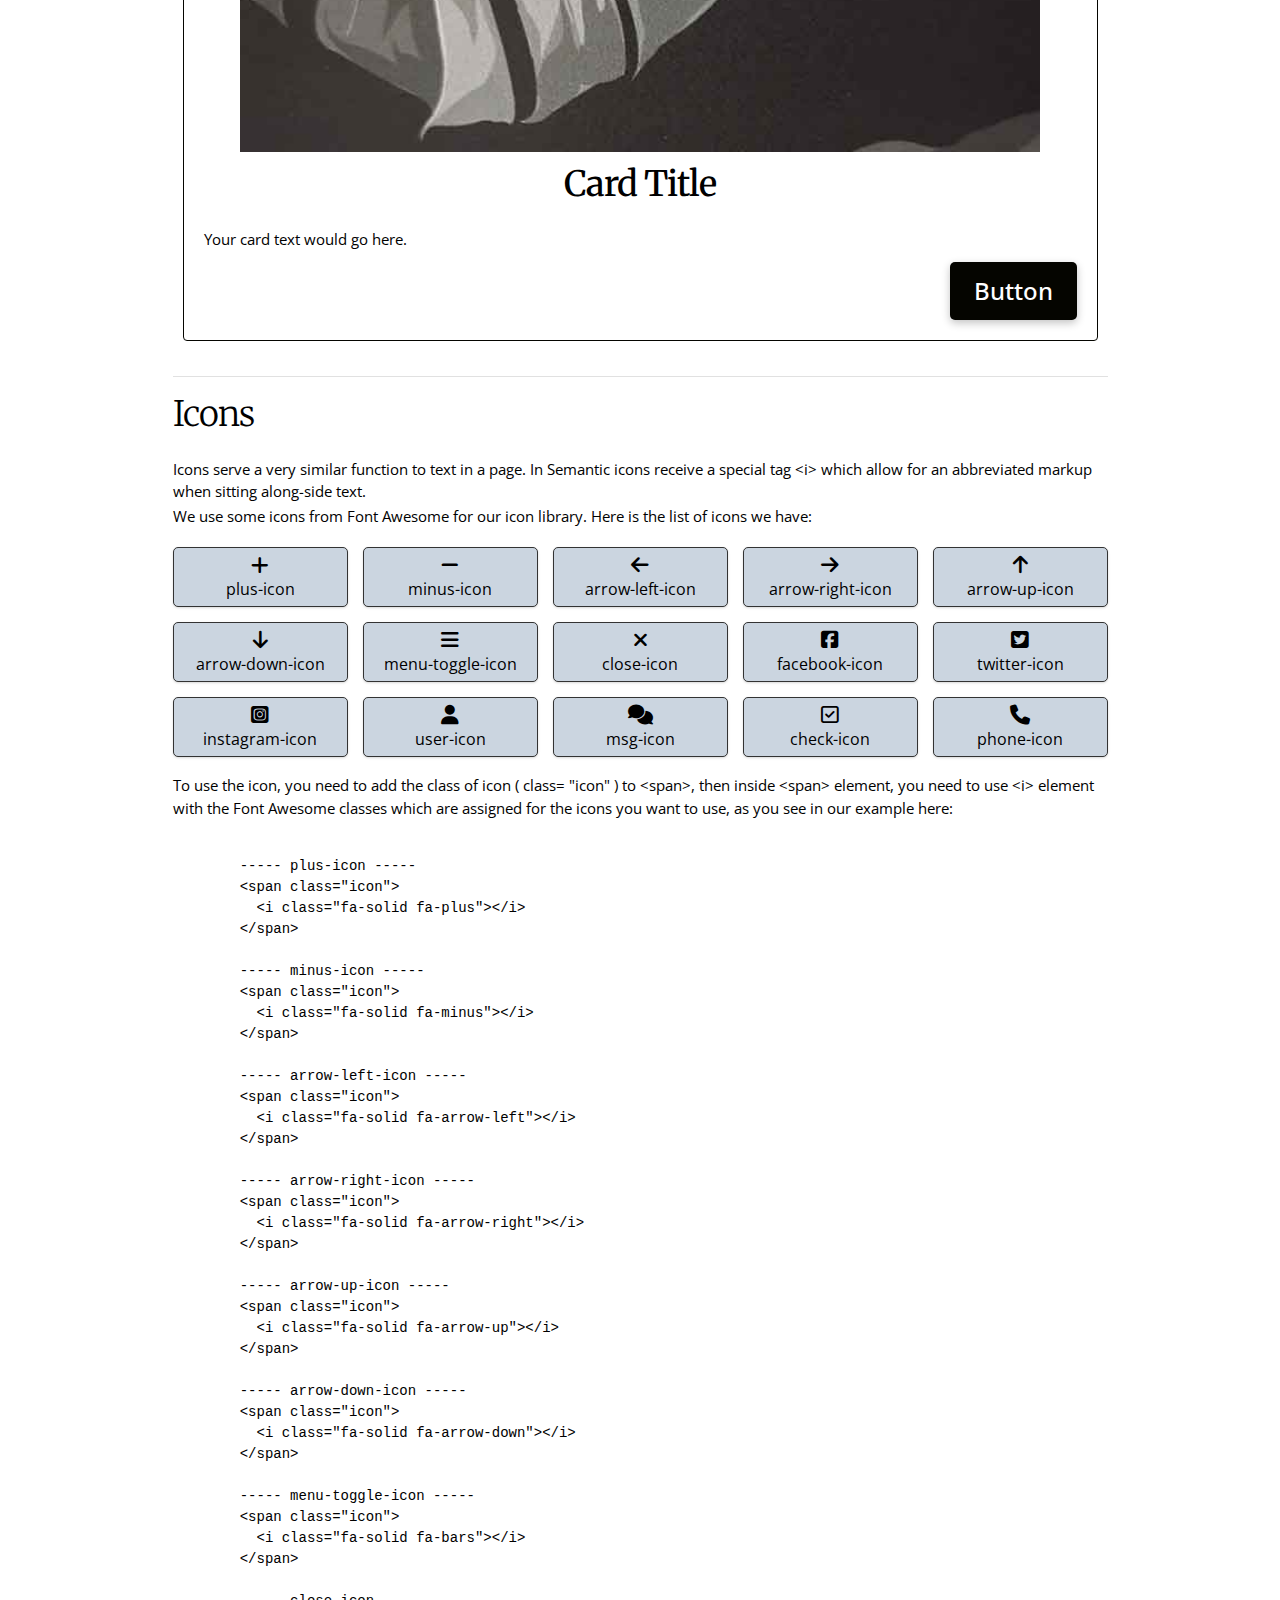
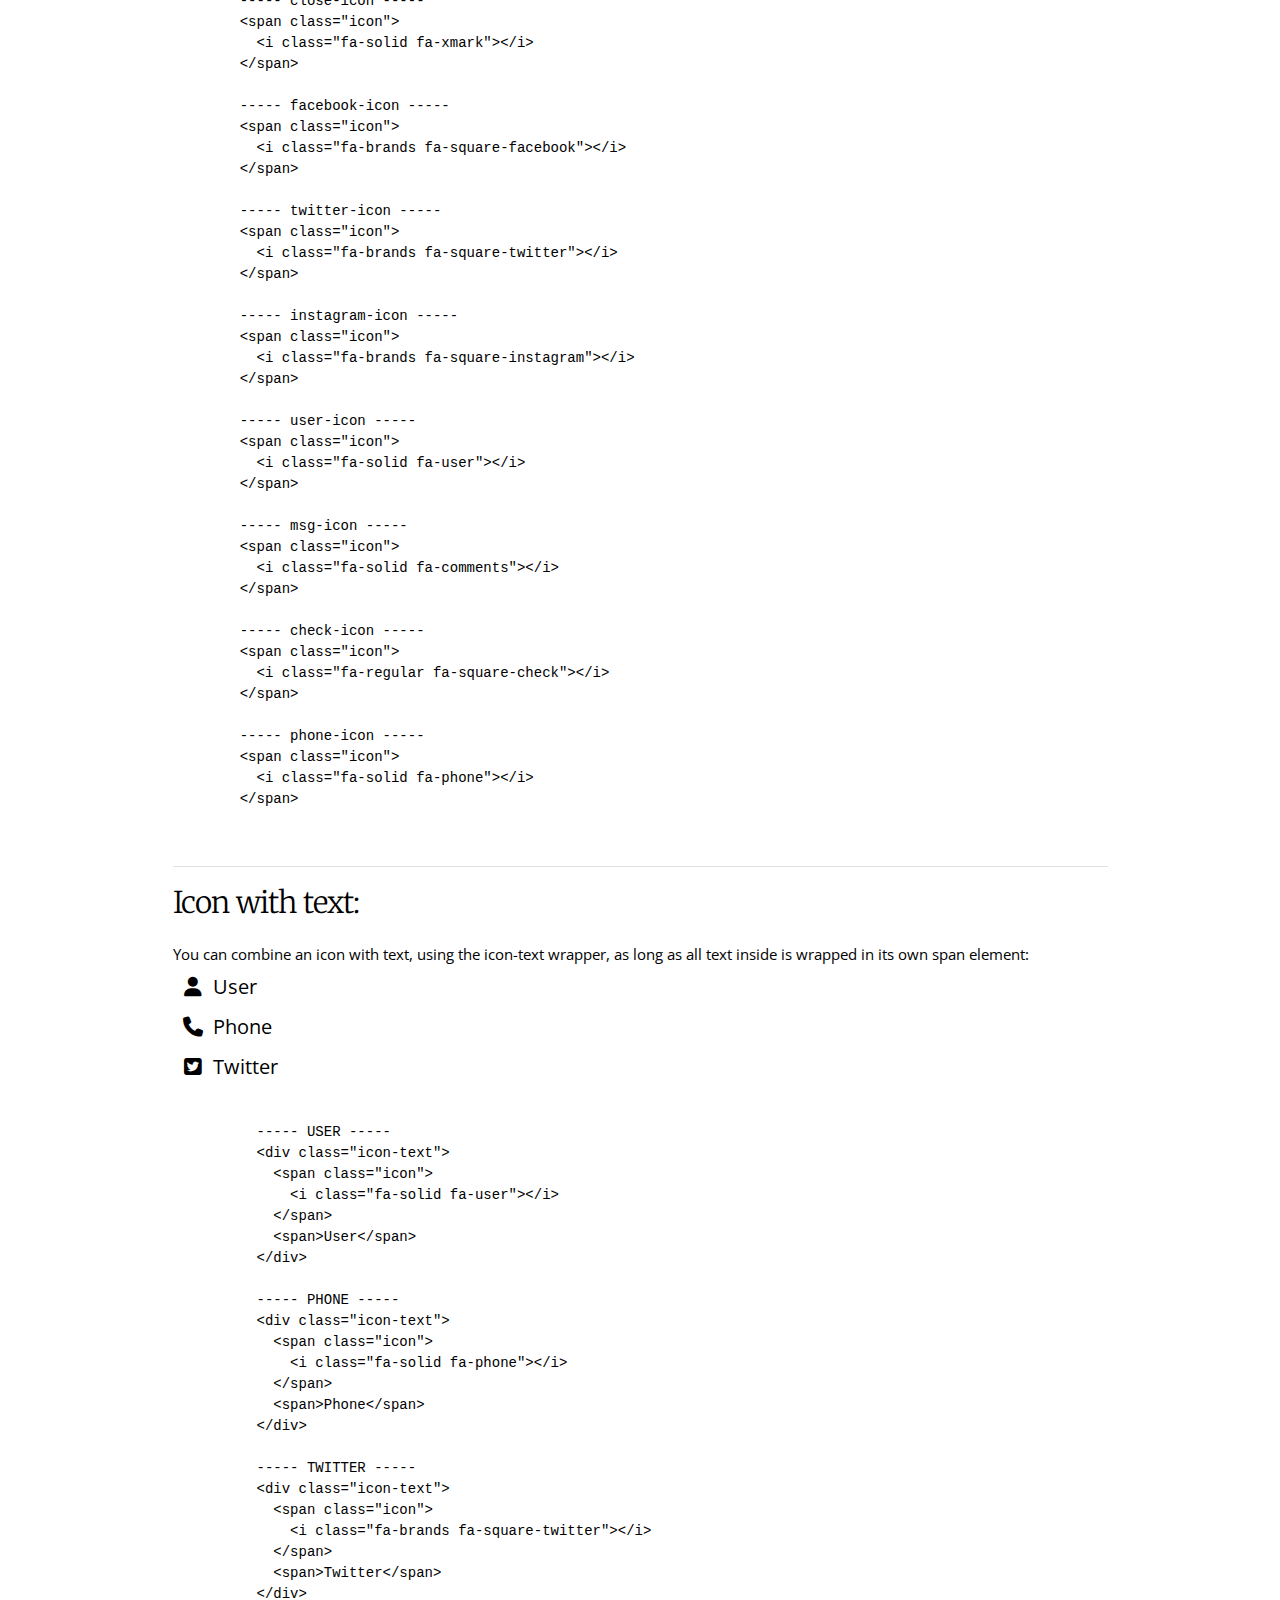
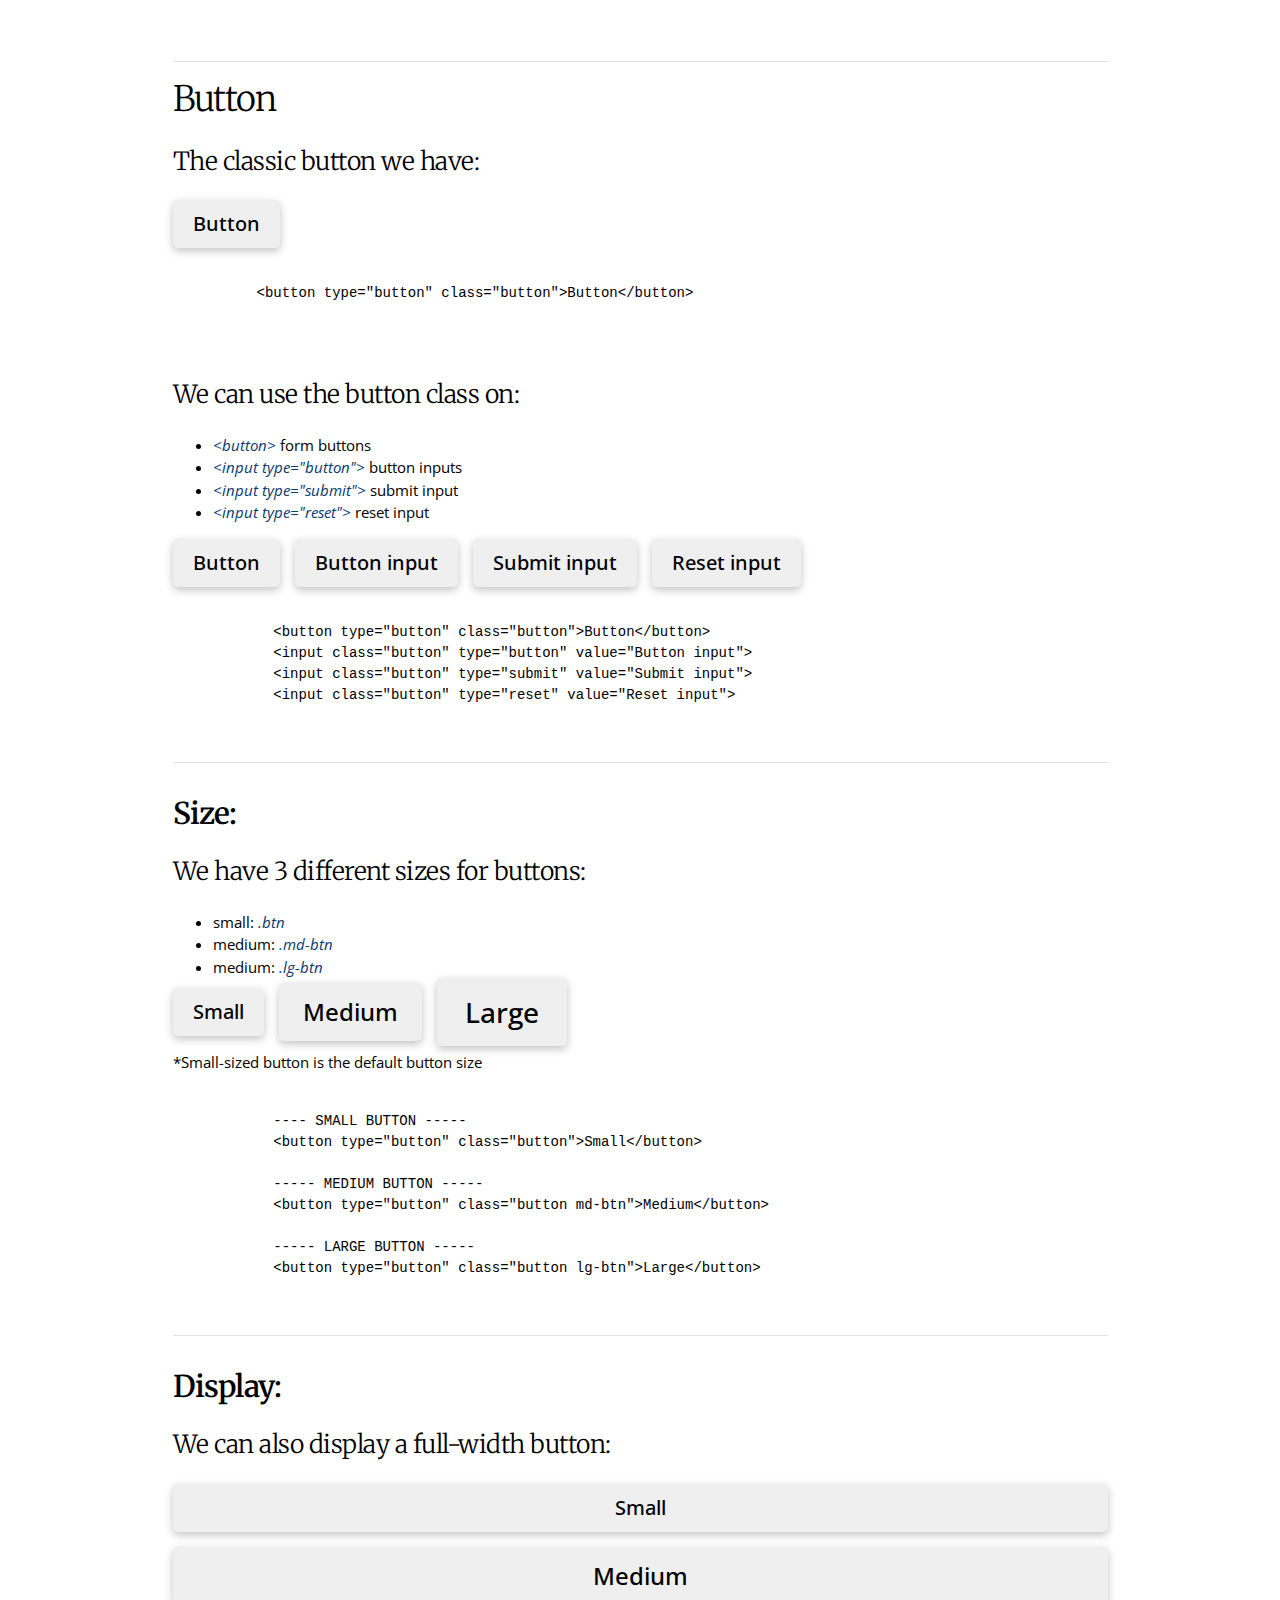
==== commit 5e61b230: "font changes" ====
--- a/index.html
+++ b/index.html
@@ -73,7 +73,7 @@
 
       <h6 class="t-center danger">Download Breakroom Framework!</h6>
       <div id="buttonDownload">
-        <button type="button" class="buttonDownload" onclick="location.href='#', '_blank'">Download <i class="fa fa-download"></i></button>
+        <button type="submit" class="buttonDownload" onclick="location.href='./Breakroom-Framework.zip', '_blank'">Download <i class="fa fa-download"></i></button>
       </div>
       
     </section>
@@ -2474,7 +2474,7 @@
             </h3>
             <p class="m2b">Drew: Real Estate Office</p>
             <div class="t-right">
-              <button type="button" class="button xsm-btn m2t" onclick="location.href='./Demo/Drew/index.html', target='_blank'">Demo</button>
+              <button type="submit" class="button xsm-btn m2t" onclick="location.href='./Demo/Drew/index.html', '_blank'">Demo</button>
             </div>
           </div>
         </div>
--- a/css/break-room.css
+++ b/css/break-room.css
@@ -1,5 +1,3 @@
-/* font-family: 'Open Sans', sans-serif; */
-/* font-family: 'Merriweather', serif; */
 /********************************************
             TABLE OF CONTENTS
 ----------------------------------------
@@ -99,7 +97,8 @@
 /********************************************
     3. Elements
 ********************************************/
-
+h2#info, h2#elements, h2#components, h2#demos { scroll-margin-top: 6.5rem; } 
+/*push anchor links below sticky nav */
 
 /* Typography
 –––––––––––––––––––––––––––––––––––––––––––––––––– */
@@ -115,15 +114,15 @@
     margin-top: .5rem;
     margin-bottom: 2rem;
     font-weight: 300; }
-  h1 { font-family: 'Merriweather', serif; font-size: 3.5rem; line-height: 1.2;  letter-spacing: -.1rem; }
-  h2 { font-family: 'Merriweather', serif; font-size: 3.0rem; line-height: 1.25; letter-spacing: -.1rem; }
-  h3 { font-family: 'Merriweather', serif; font-size: 2.5rem; line-height: 1.3;  letter-spacing: -.1rem; }
-  h4 { font-family: 'Merriweather', serif; font-size: 2rem; line-height: 1.35; letter-spacing: -.08rem; }
-  h5 { font-family: 'Merriweather', serif; font-size: 1.5rem; line-height: 1.5;  letter-spacing: -.05rem; }
-  h6 { font-family: 'Merriweather', serif; font-size: 1.1rem; line-height: 1.6;  letter-spacing: 0; }
-
-  /* Increase font size for larger screens - changed min width to large screen size */
- @media (min-width: 1500px) {
+  h1 { font-family: 'Merriweather', serif; font-size: 5rem; line-height: 1.2;  letter-spacing: -.1rem; }
+  h2 { font-family: 'Merriweather', serif; font-size: 4rem; line-height: 1.25; letter-spacing: -.1rem; }
+  h3 { font-family: 'Merriweather', serif; font-size: 3.5rem; line-height: 1.3;  letter-spacing: -.1rem; }
+  h4 { font-family: 'Merriweather', serif; font-size: 3rem; line-height: 1.35; letter-spacing: -.08rem; }
+  h5 { font-family: 'Merriweather', serif; font-size: 2.5rem; line-height: 1.5;  letter-spacing: -.05rem; }
+  h6 { font-family: 'Merriweather', serif; font-size: 2rem; line-height: 1.6;  letter-spacing: 0; }
+
+  /* Increase font size for larger screens - changed min-width to very wide screen size */
+ @media (min-width: 3500px) {
     h1 { font-size: 5.0rem; }
     h2 { font-size: 4.2rem; }
     h3 { font-size: 3.6rem; }
@@ -208,8 +207,6 @@
 
 /* Spacing
 –––––––––––––––––––––––––––––––––––––––––––––––––– */
-.navbar-nav-m {margin-top: 110px;}
-
 .m0 { margin: 0; }
 .m1 { margin: .25rem; }
 .m2 { margin: .5rem; }
@@ -218,14 +215,13 @@
 .m5 { margin: 2.0rem; }
 .m-auto { margin:auto; }
 
-/* START: TRISH CHANGED SUNDAY MAY 29 4 PM */
-
 .m0t { margin-top: 0; }
 .m1t { margin-top: .25rem; }
 .m2t { margin-top: .5rem; }
 .m3t { margin-top: 1.0rem; }
 .m4t { margin-top: 1.5rem; }
 .m5t { margin-top: 2.0rem; }
+.navbar-nav-m {margin-top: 105px;}
 
 .m0r { margin-top: 0; }
 .m1r{ margin-right: .25rem; }
@@ -248,6 +244,21 @@
 .m4l { margin-left: 1.5rem; }
 .m5l { margin-left: 2.0rem; }
 
+/* margin on sides only */
+.m0x { margin: 0; }
+.m1x{ margin: 0 .25rem; }
+.m2x { margin: 0 .5rem; }
+.m3x { margin: 0 1.0rem; }
+.m4x { margin: 0 1.5rem; }
+.m5x { margin: 0 2.0rem; }
+/* margin on top and bottom only */
+.m0y { margin: 0; }
+.m1y{ margin: .25rem 0; }
+.m2y { margin: .5rem 0; }
+.m3y { margin: 1.0rem 0; }
+.m4y { margin: 1.5rem 0; }
+.m5y { margin: 2.0rem 0; }
+
 .p0 { padding: 0; }
 .p1 { padding: .25rem; }
 .p2 { padding: .5rem; }
@@ -282,6 +293,22 @@
 .p3l { padding-left: 1.0rem; }
 .p4l { padding-left: 1.5rem; }
 .p5l { padding-left: 2.0rem; }
+
+/* padding on sides only */
+.p0x { padding: 0; }
+.p1x { padding: 0 .25rem; }
+.p2x { padding: 0 .5rem; }
+.p3x { padding: 0 1.0rem; }
+.p4x { padding: 0 1.5rem; }
+.p5x { padding: 0 2.0rem; }
+/* padding on top and bottom only */
+.p0y { padding: 0; }
+.p1y{ padding: .25rem 0; }
+.p2y { padding: .5rem 0; }
+.p3y { padding: 1.0rem 0; }
+.p4y { padding: 1.5rem 0; }
+.p5y { padding: 2.0rem 0; }
+
 
 /* Adds margin left spacing to main container for ul tags. */
 main.room ul {
@@ -965,8 +992,6 @@
     }
 }
 
-
-
 /* Images
 –––––––––––––––––––––––––––––––––––––––––––––––––– */
 
@@ -1038,7 +1063,7 @@
 
 /* Navigation
 –––––––––––––––––––––––––––––––––––––––––––––––––– */
-/* Updated 3:32PM Yen - changed something on navbar */
+
 #navigation img {
     max-width: 30%;
     height: auto;
@@ -1455,7 +1480,7 @@
 .hero {
     margin: 0;
     font-family: sans-serif;
-    /* Sizing changed from 960px for framework not needed 6-2-23 Trish */
+    
     width: 100%; 
     height: 100vh;
     
@@ -1466,7 +1491,7 @@
     
     /* Text styles */
     text-align: center;
-    color: white; /* ADD THIS LINE */
+    color: white; 
     
     /* Background styles */
     background-image: url('../images/ss2.jpg') !important;
@@ -1500,12 +1525,12 @@
     margin-right: auto;
     
     /* Text styles */
-    color: white; /* CHANGE THIS LINE */
+    color: white; 
     text-decoration: none;
     font-size: 1.5em;
     
     /* Border styles */
-    border: 3px solid white; /* CHANGE THIS LINE */
+    border: 3px solid white; 
     border-radius: 20px;
       /* Background styles */
       background-color: rgba(112, 201, 219, 0.8);
@@ -1519,13 +1544,13 @@
 *****************************************/
 
  /****************************************
-Trish changed 06-01-2023 6pm
+
 
  START ACCORDION CSS 
 *****************************************/
 #my-accordion {
     font-family: sans-serif;
-    max-height: 800px;  /* changed from 50vh modified from sample code */
+    max-height: 800px;  
     padding: 3em;
 }
 #my-accordion h1 {
@@ -1653,7 +1678,7 @@
     padding: 0.25rem .5rem;
     font-size: 1.1rem;
     min-width: 4rem;;
-    /* min-width: 10rem;  add for larger screen*/
+    
   }
   .containerTD li {
     list-style-type: none;
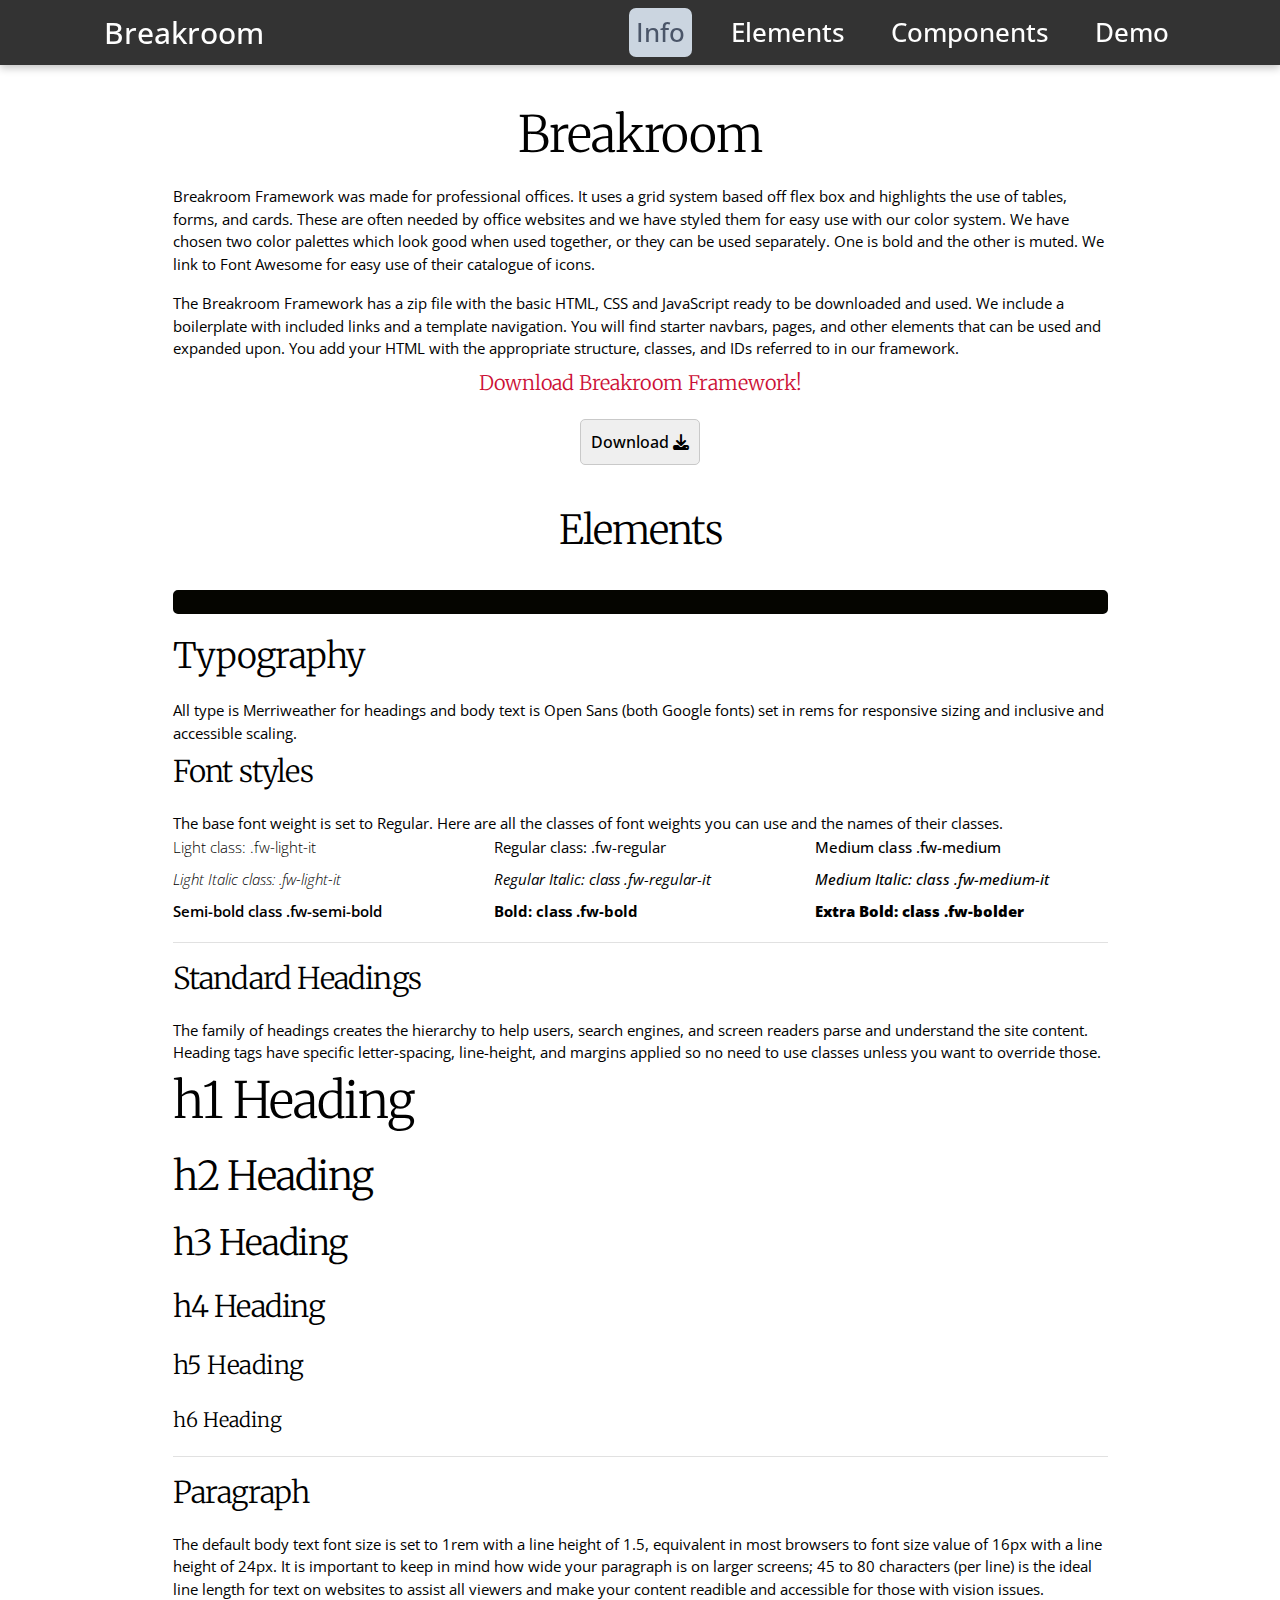
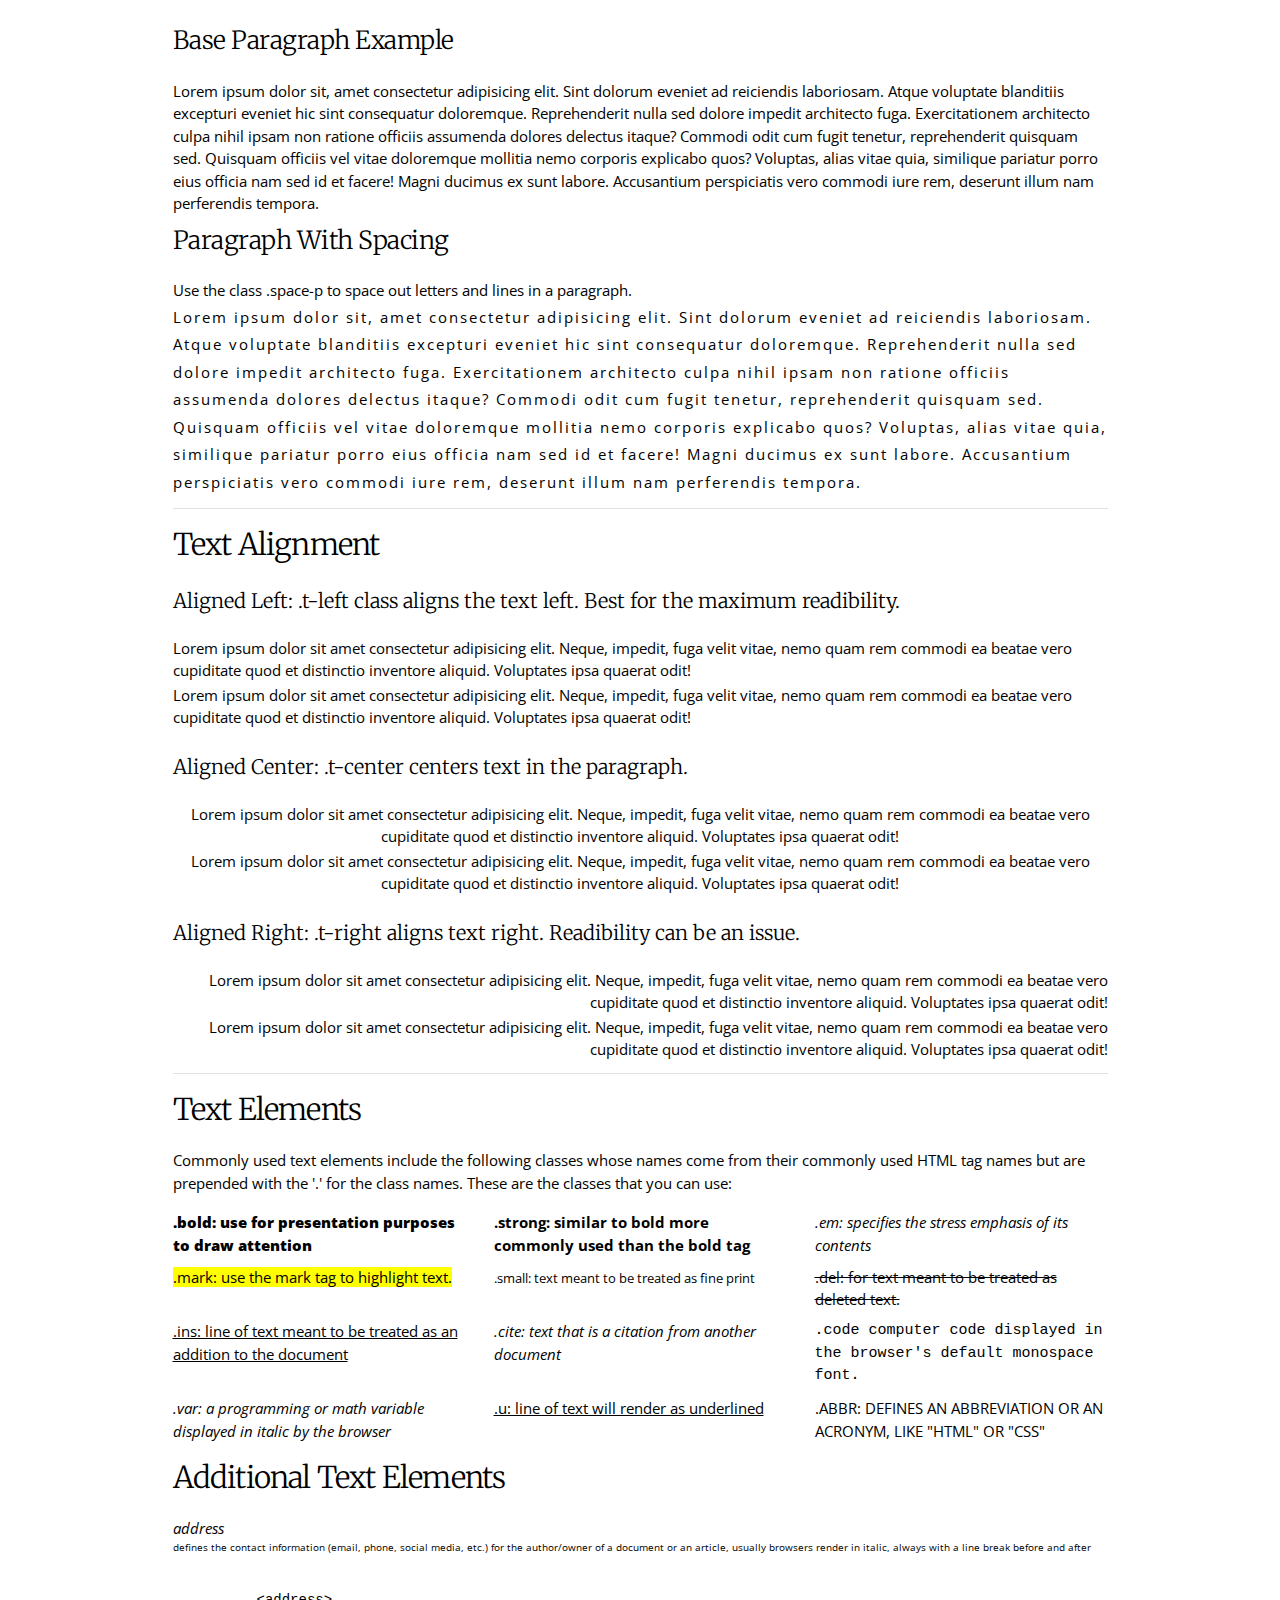
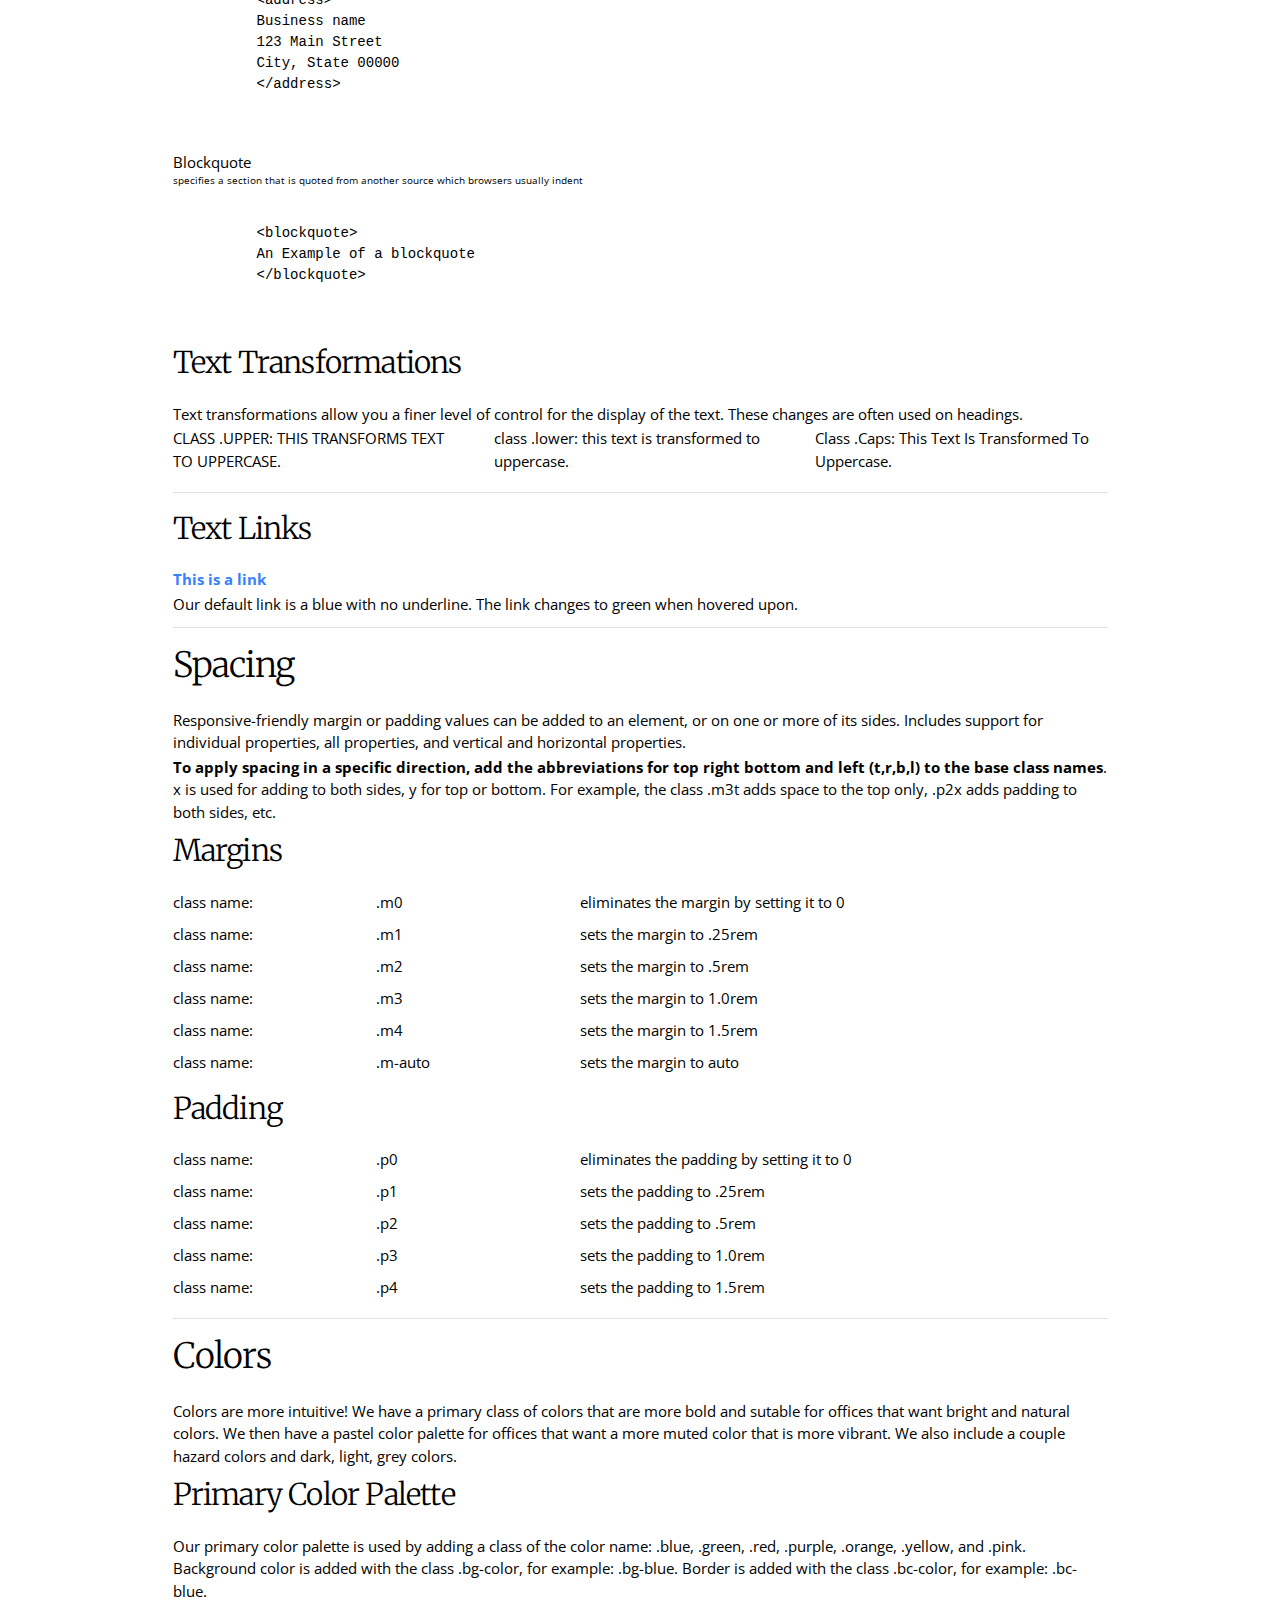
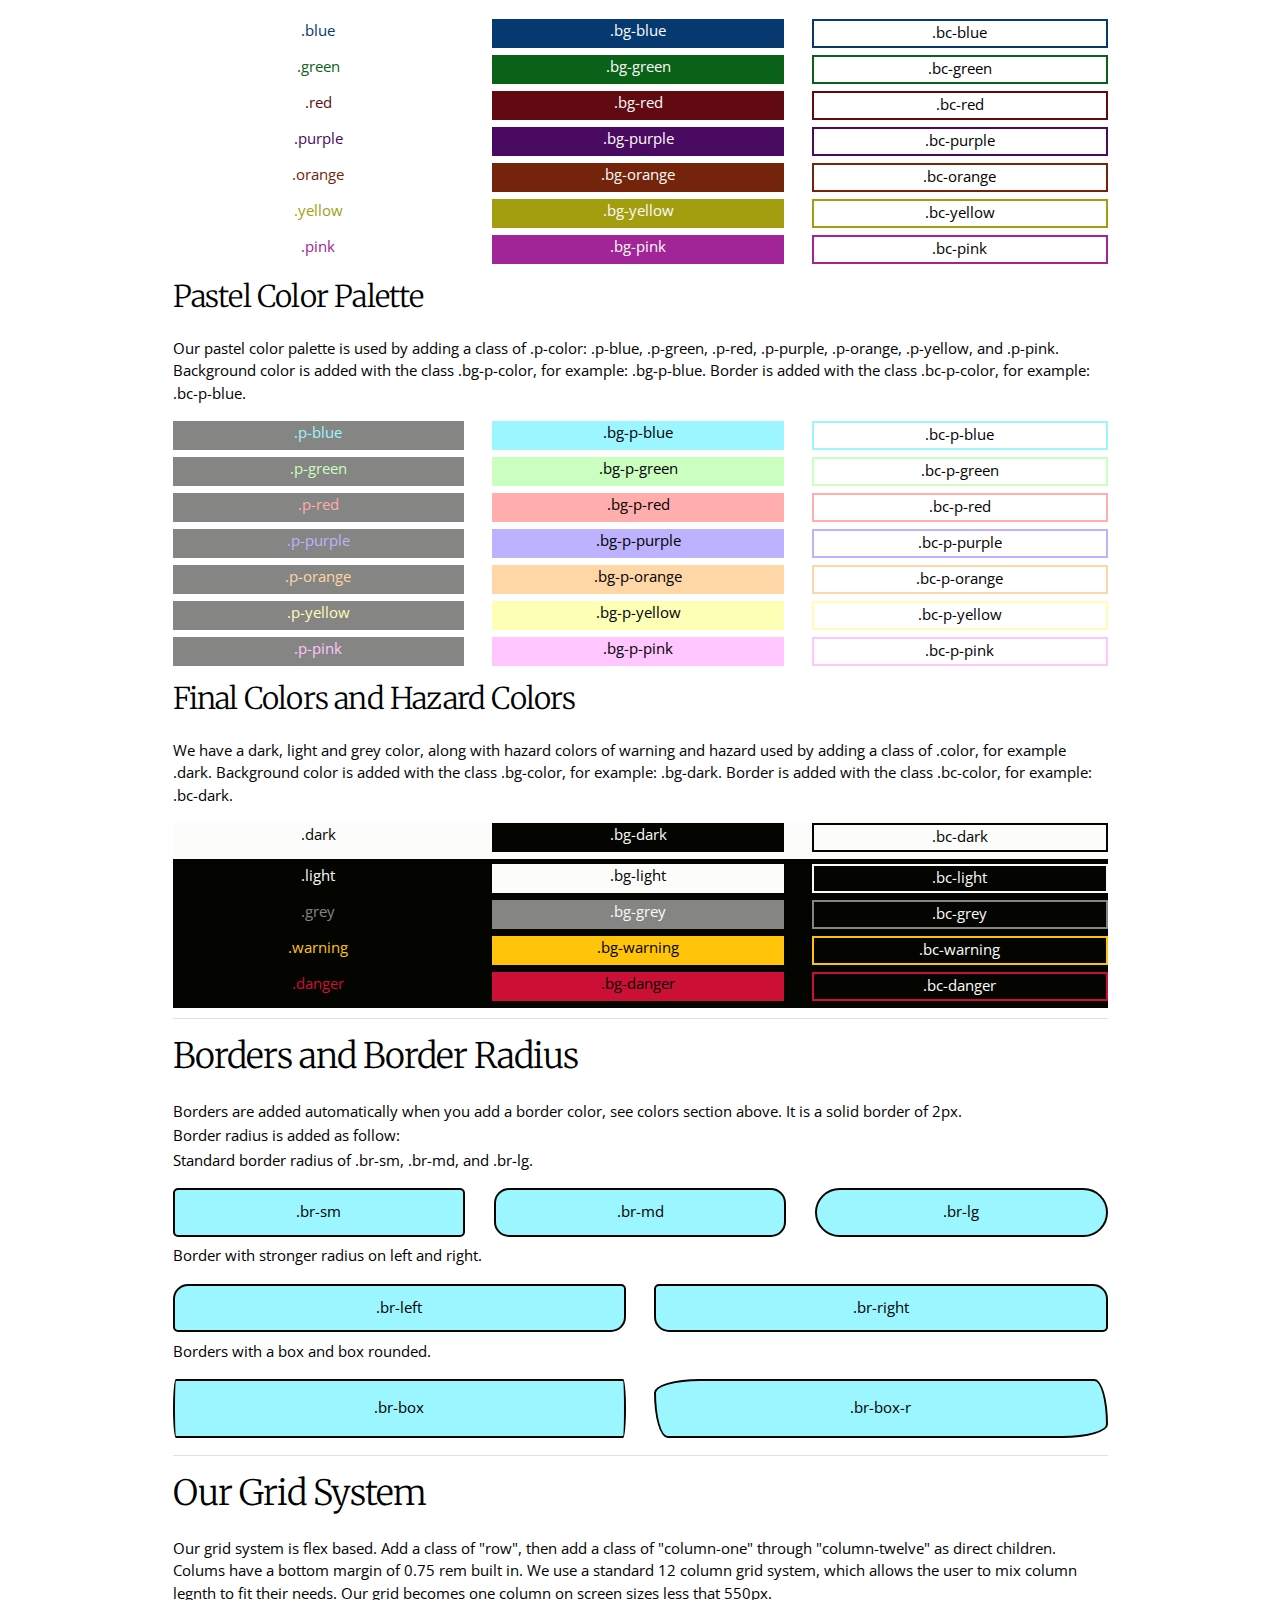
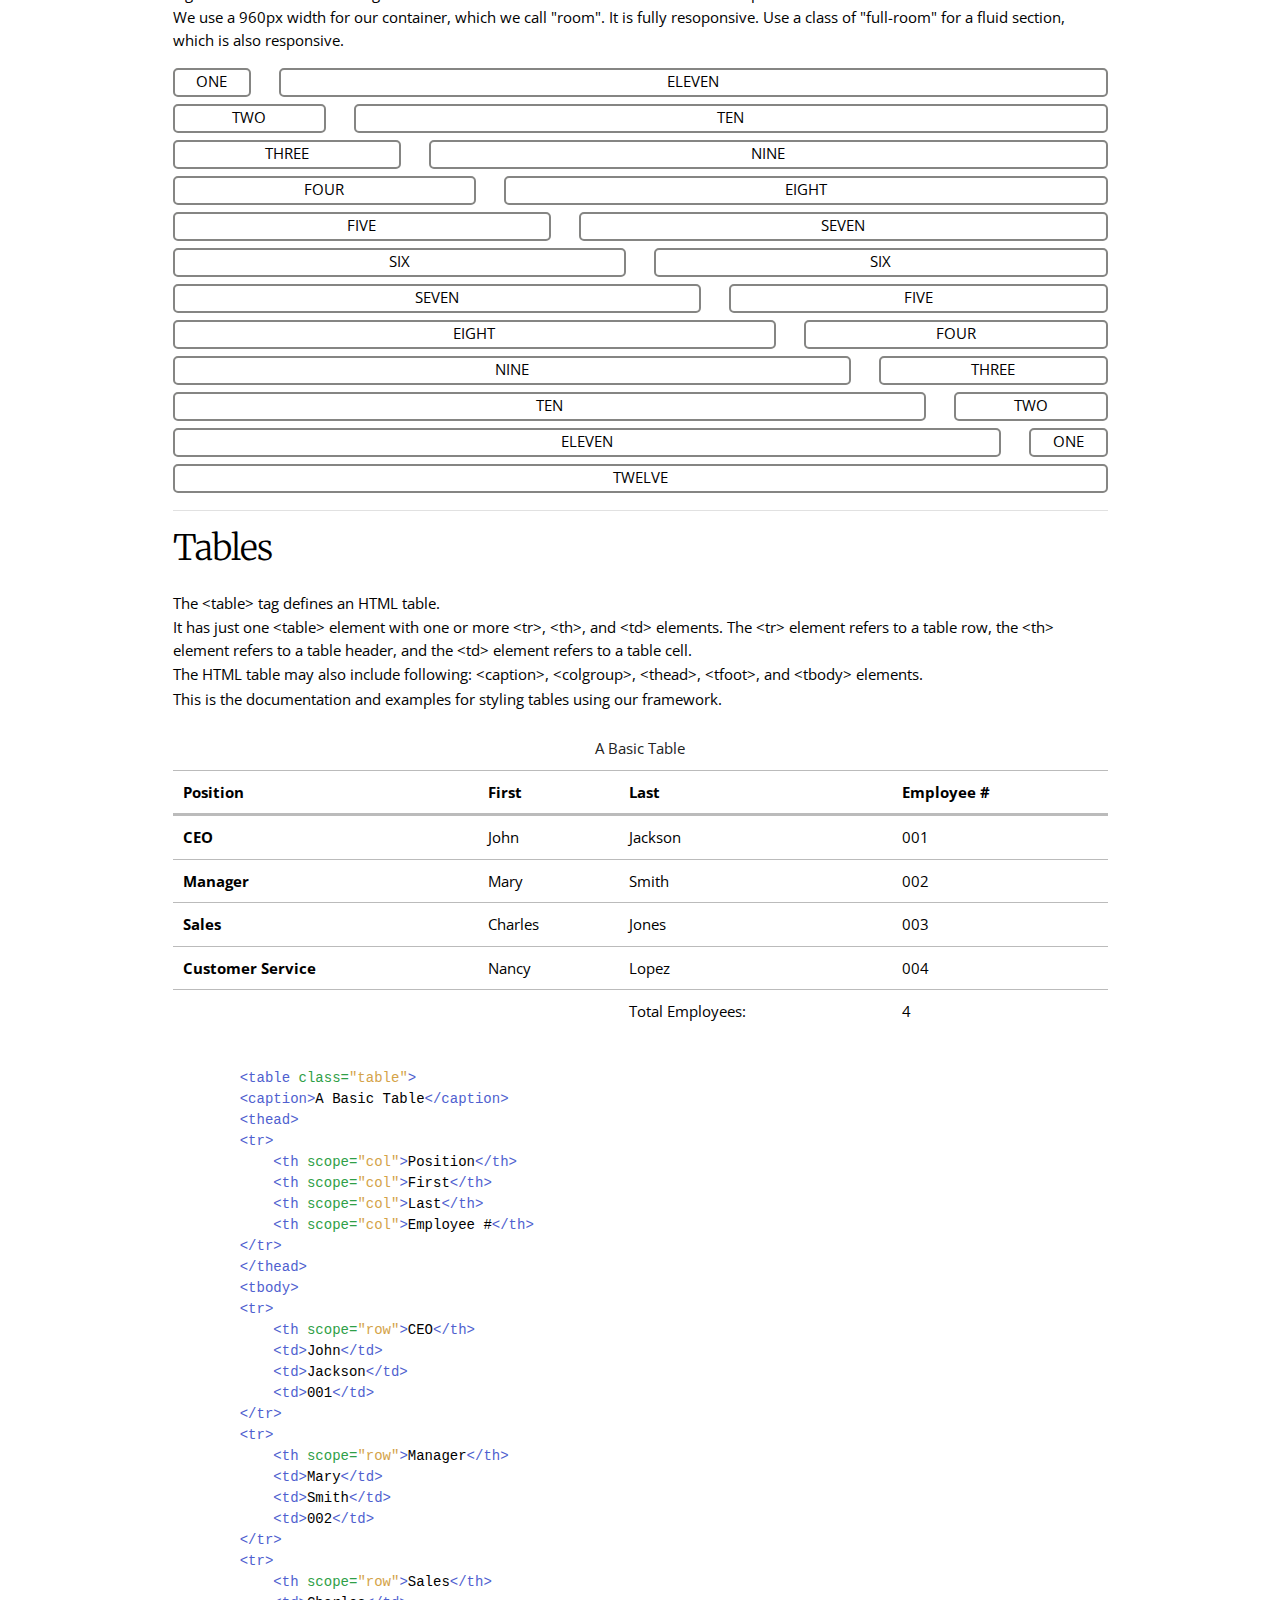
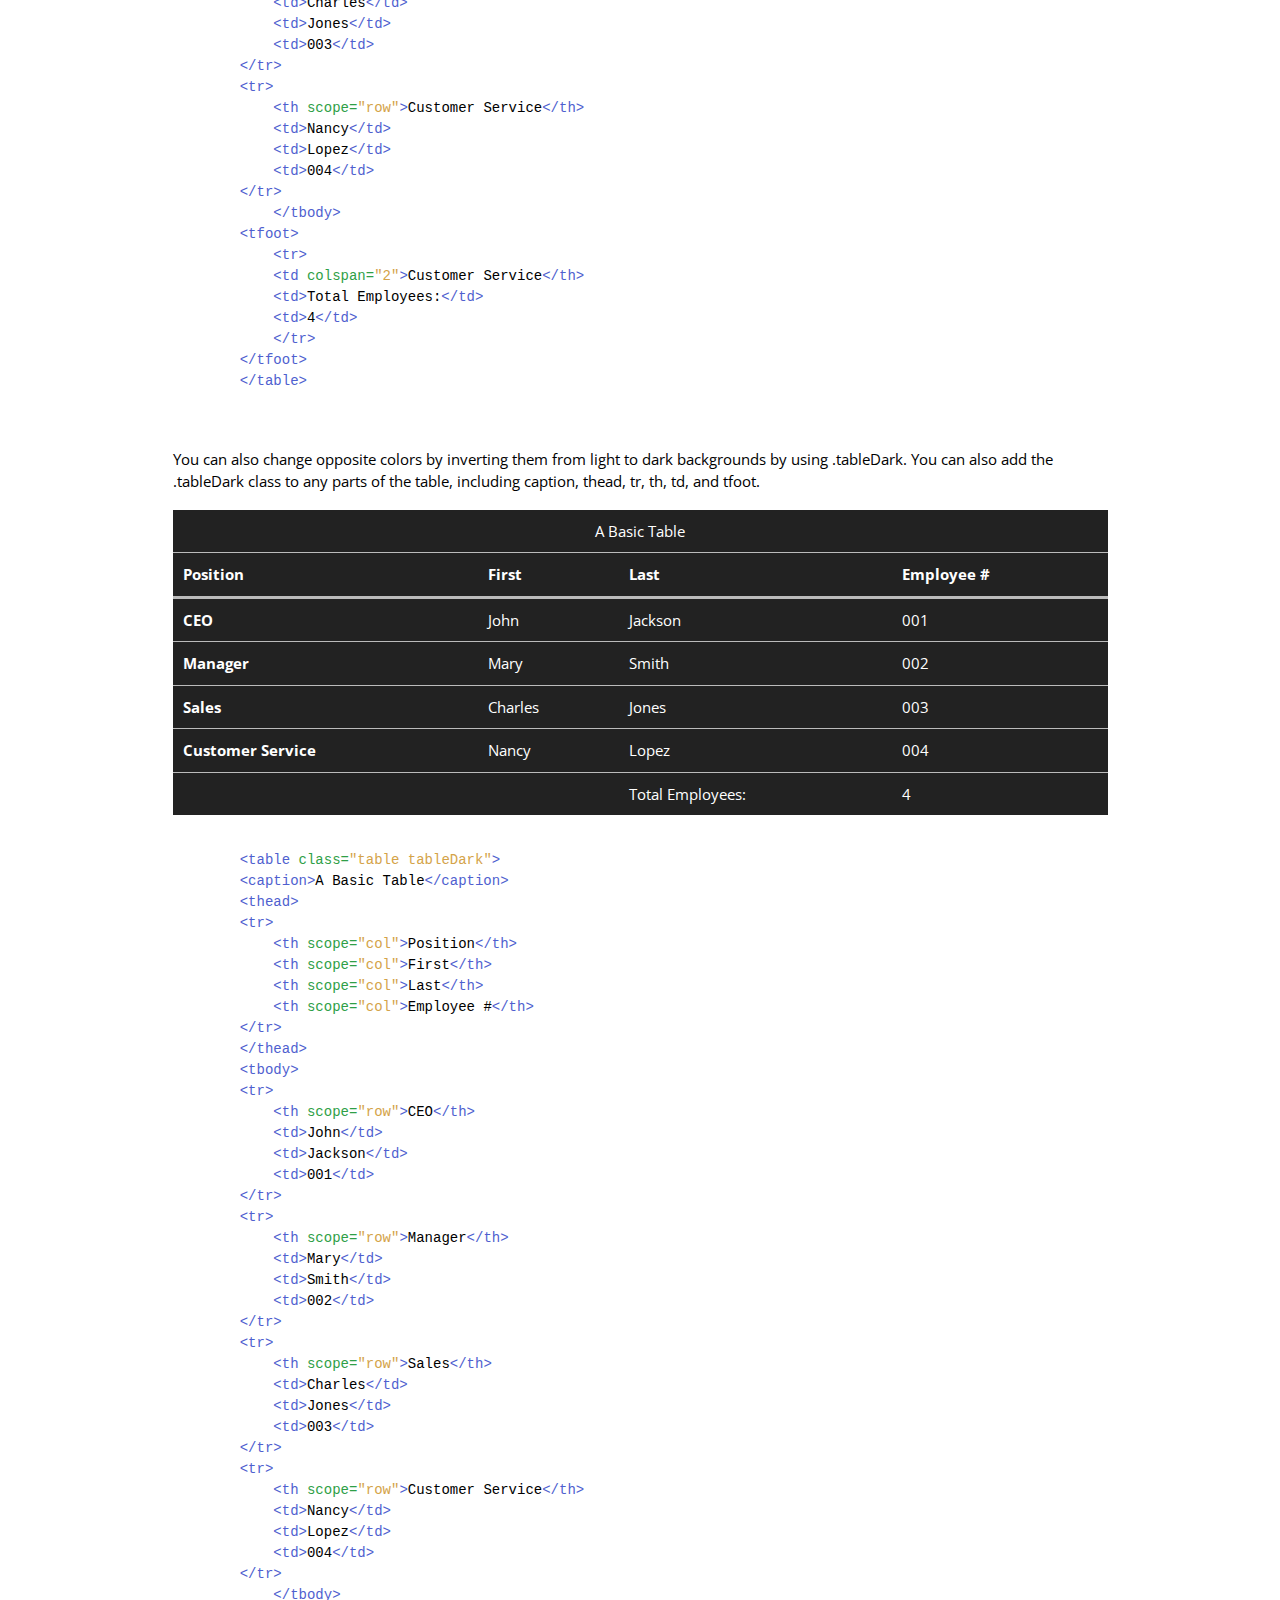
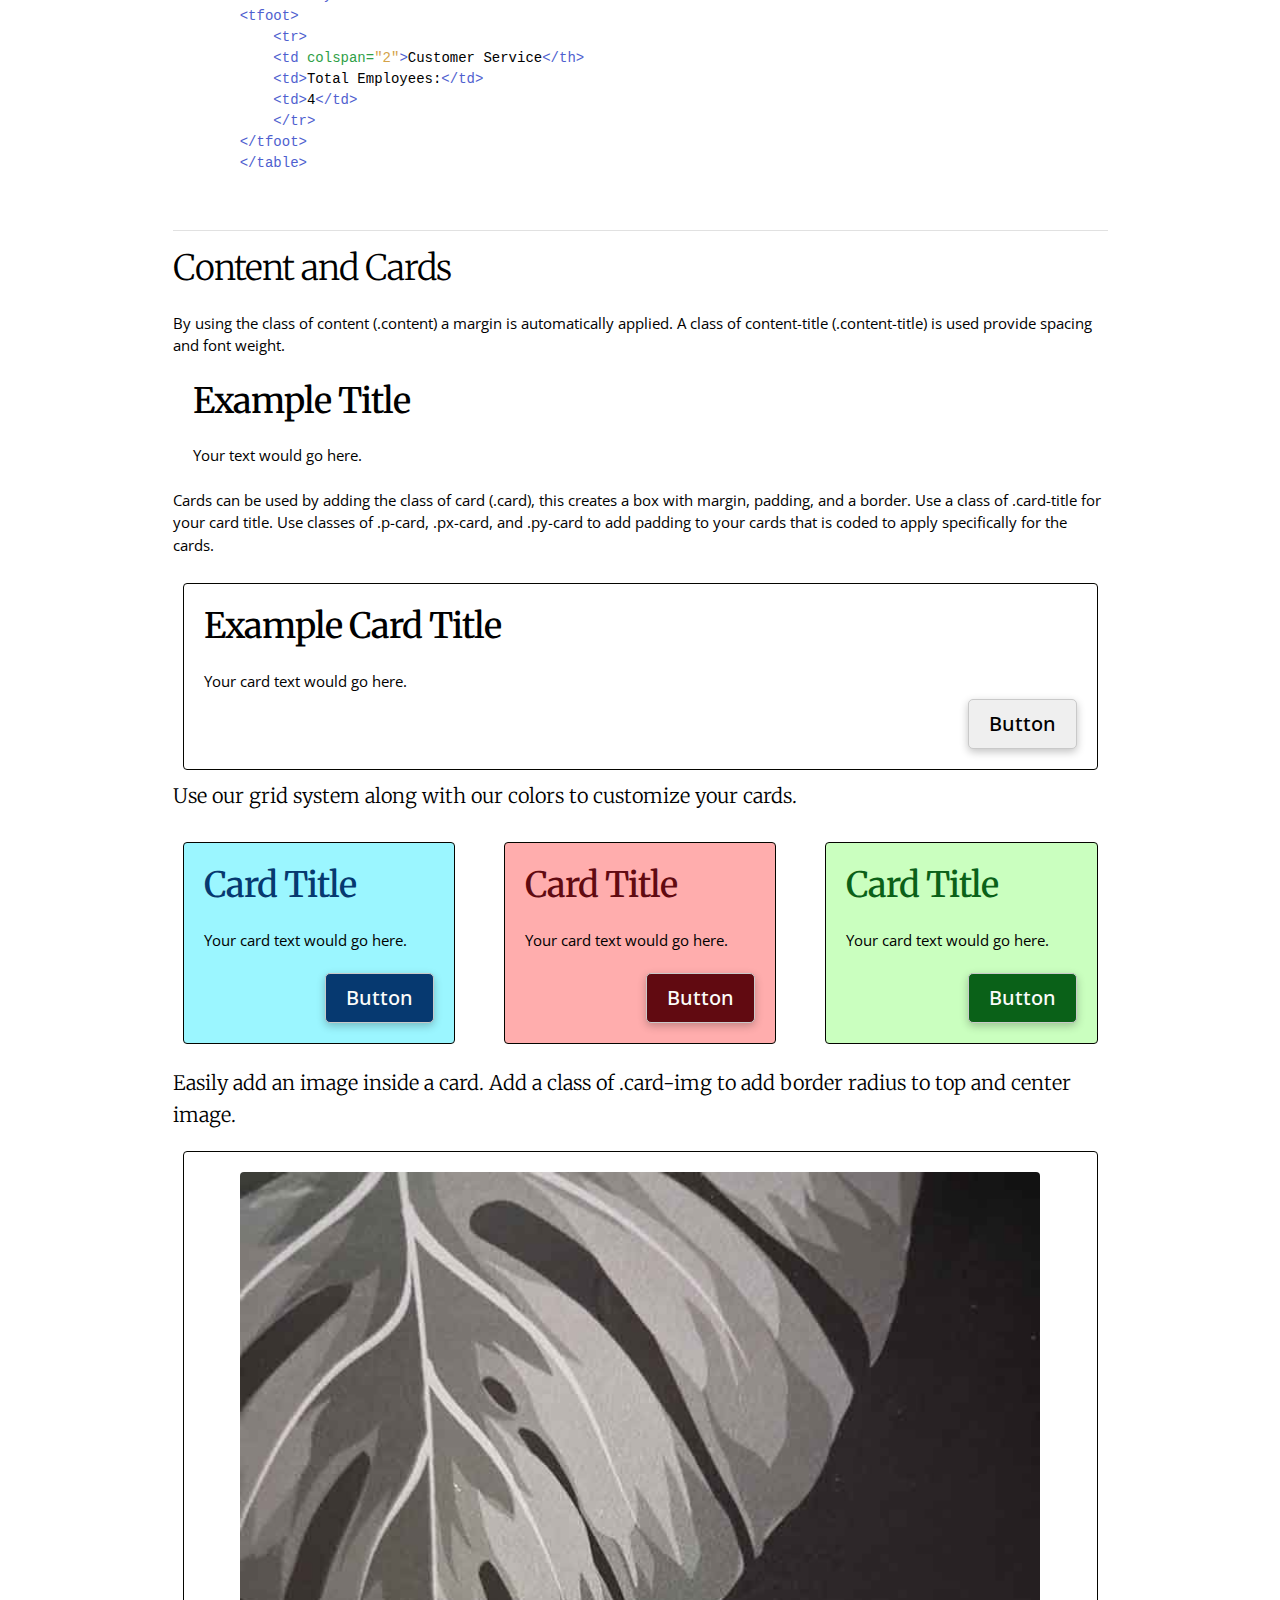
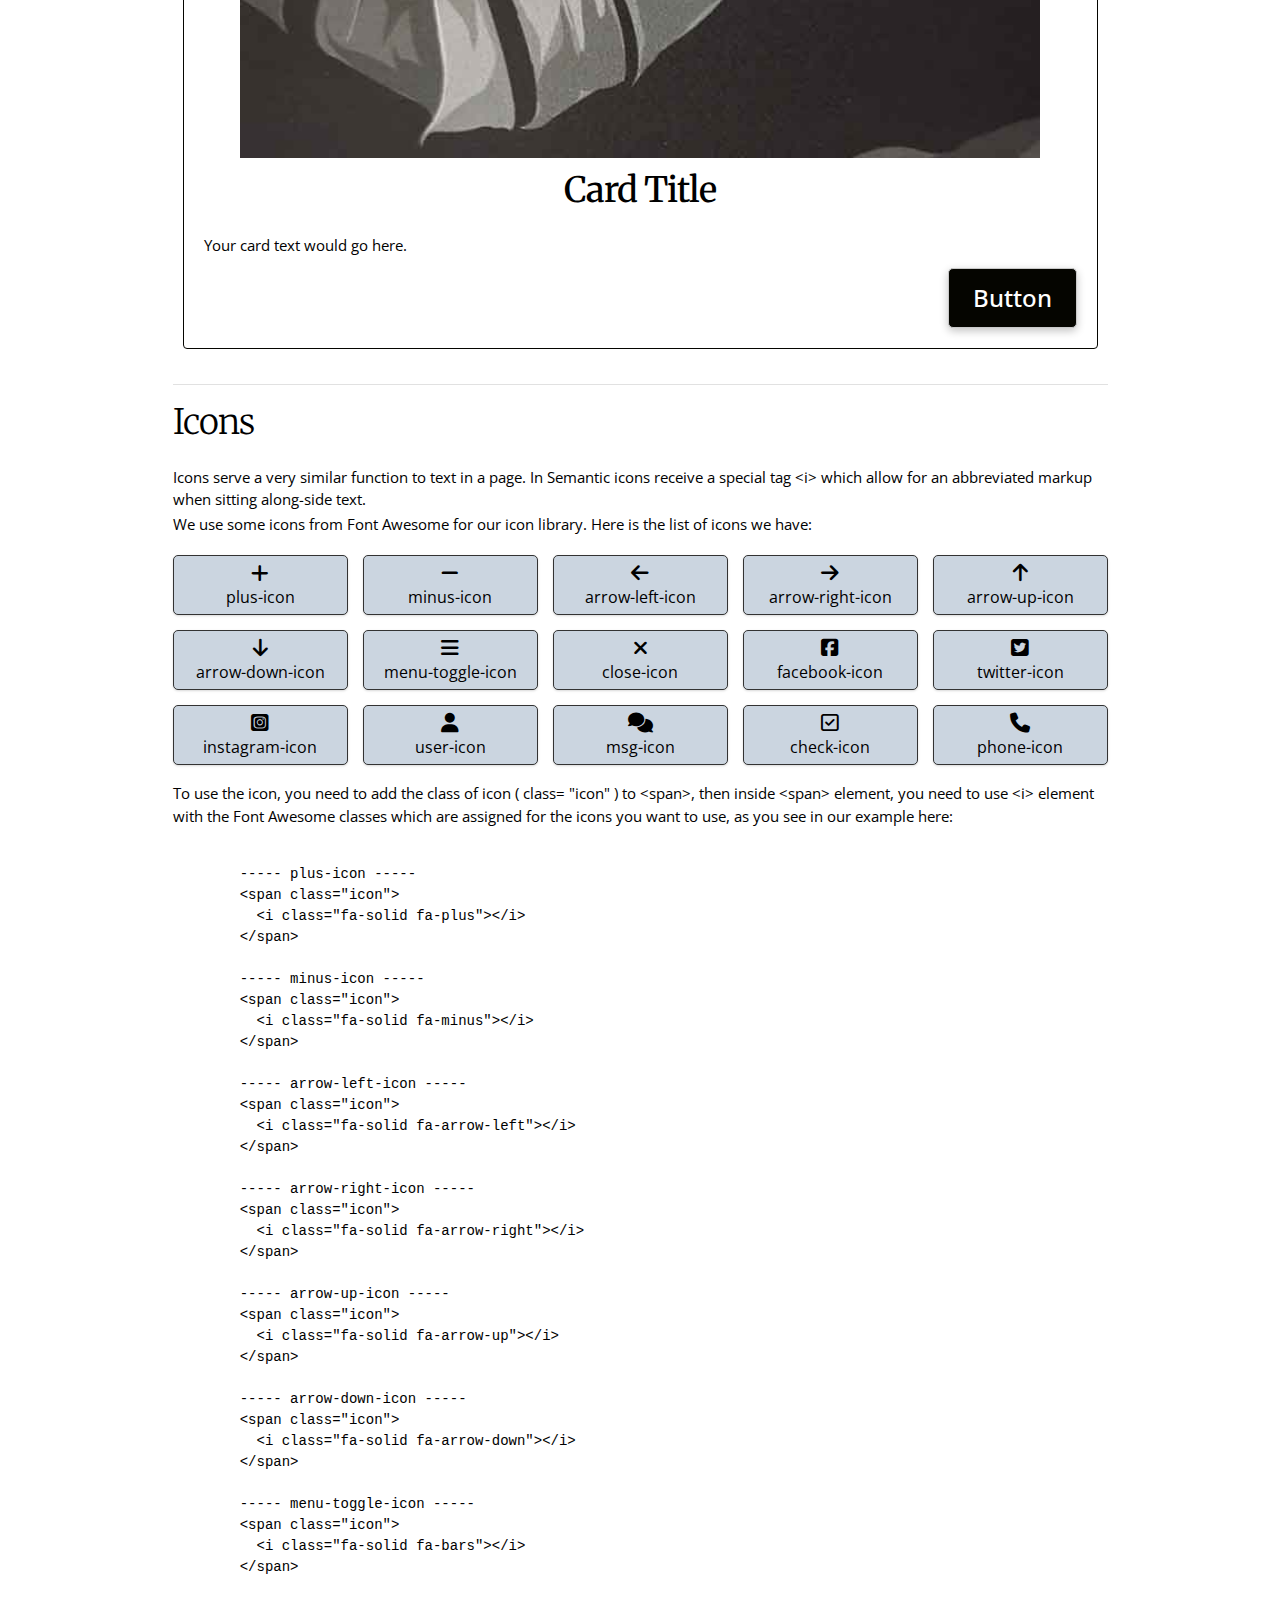
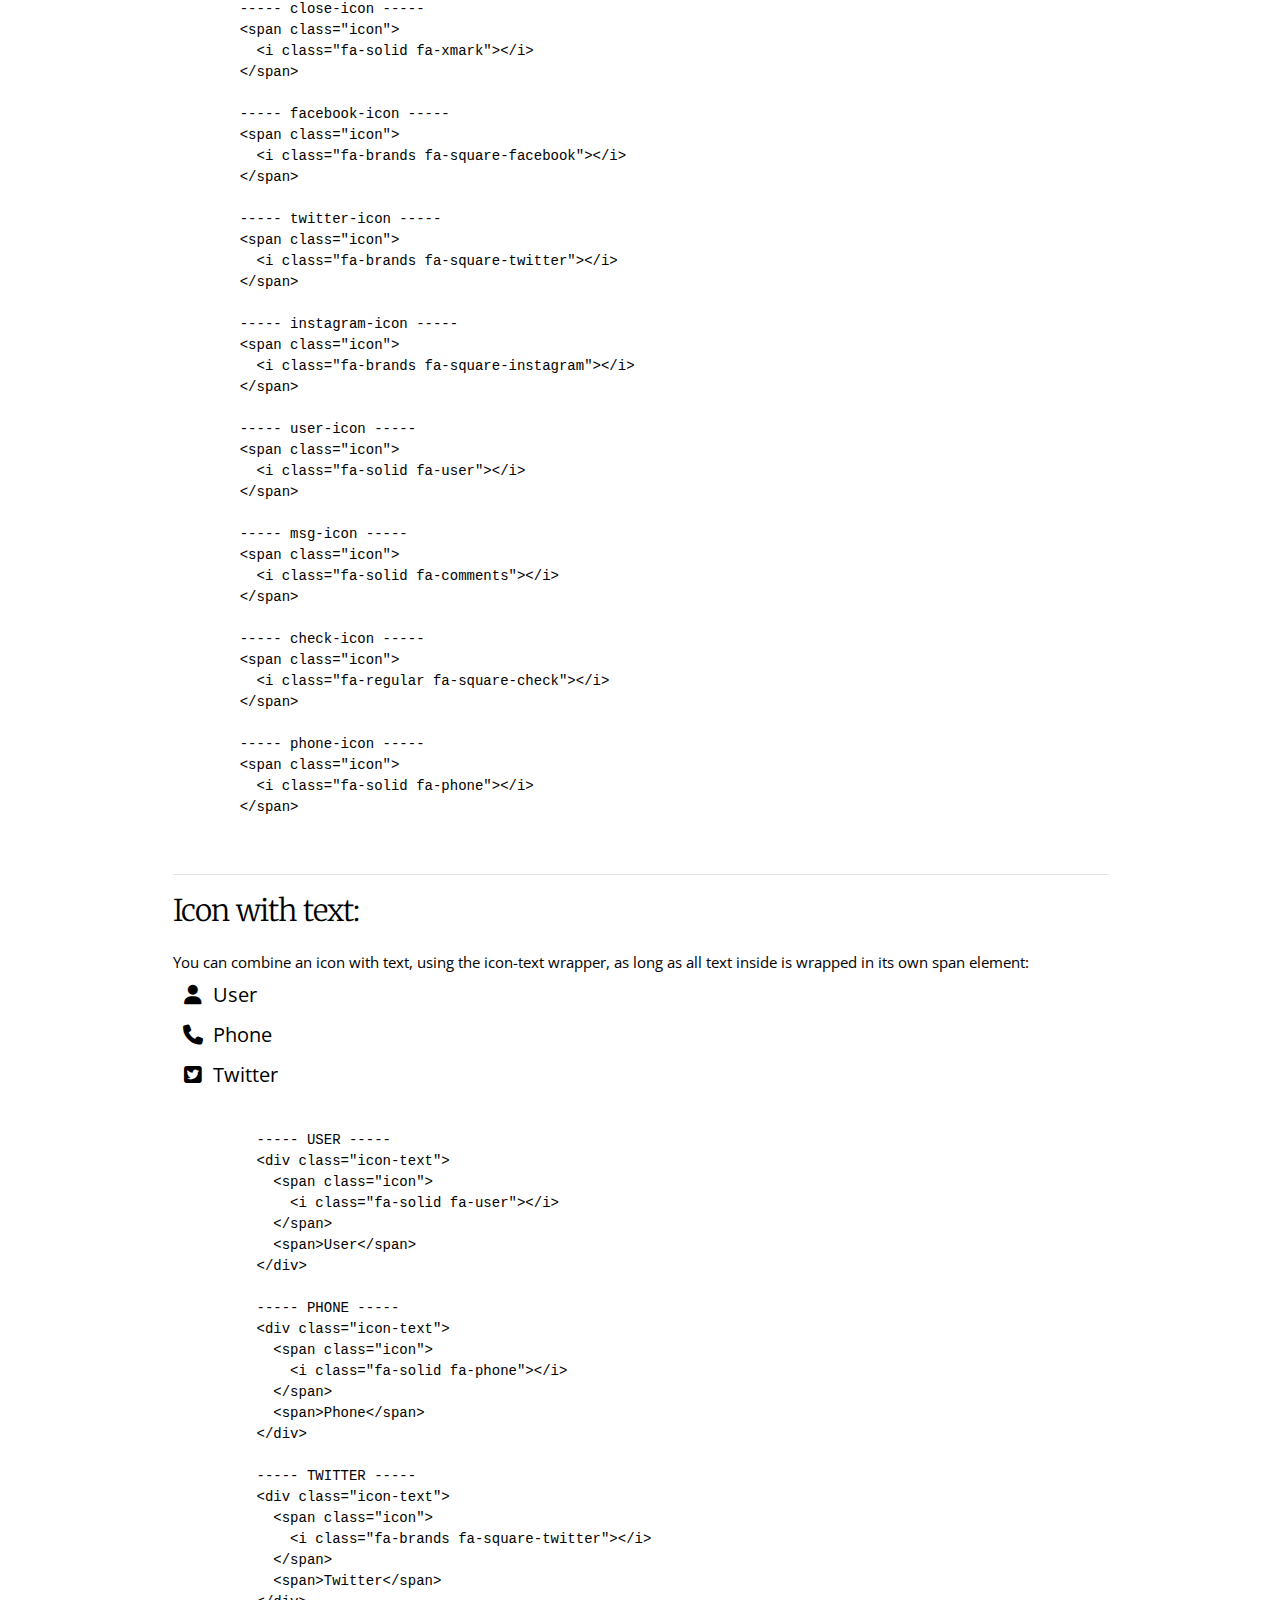
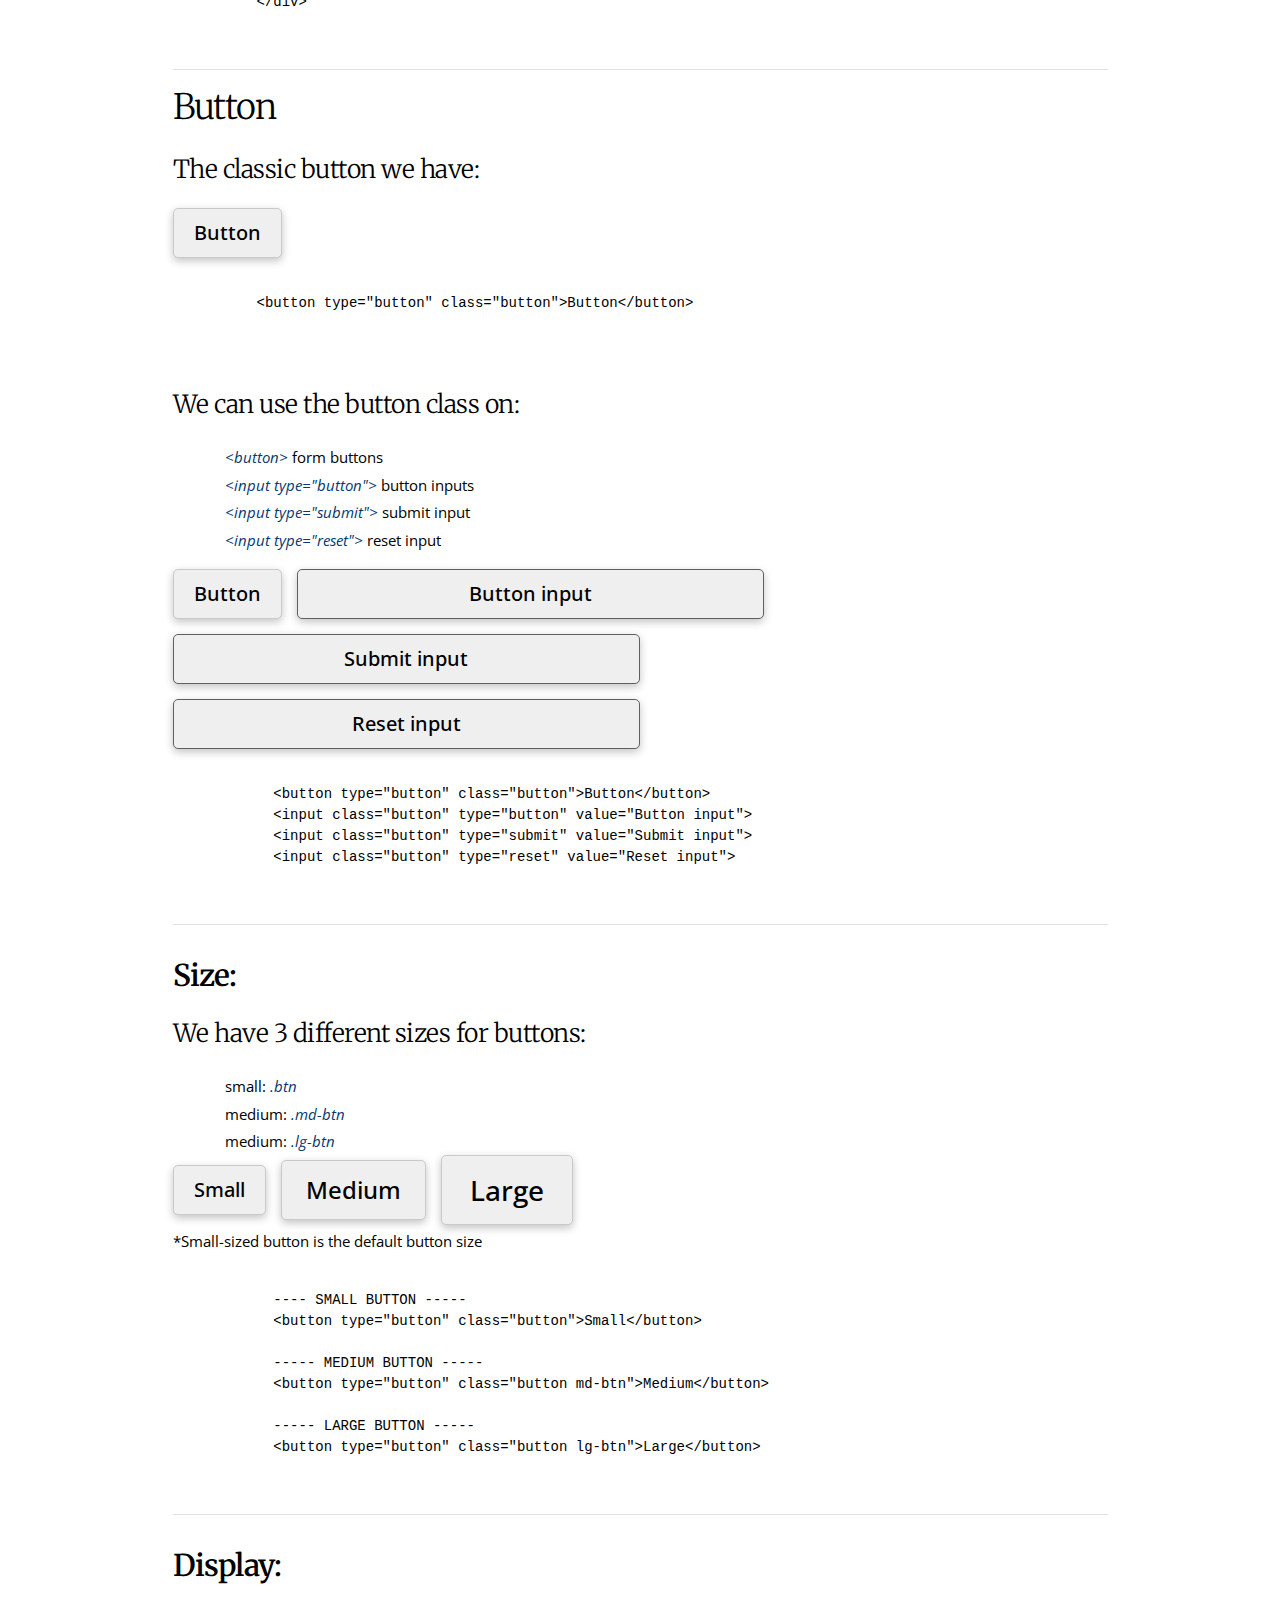
==== commit cc1f6eab: "update path to demo" ====
--- a/index.html
+++ b/index.html
@@ -2351,75 +2351,53 @@
     –––––––––––––––––––––––––––––––––––––––––––––––––– -->
     <section id="todos">
       <h3>To Dos</h3>
-      <p>A handy list to make notes for building a website.</p>
-      <img src="images/todos.jpg" alt="To do list">  
-      <!-- <div class="containerTD">
-        <header class="headerTD">
-          <h2>ToDo List: Building A Website</h2>
-          <p>Information needed to start your project</p>
-          <p>Here's a list you can use on your website to keep track of your tasks.</p>
-        </header>
-        <div>
-          <button onclick="handlers.tgAll()">Toggle all completed or not</button>
-        </div>
-        <div>
-          <input type="text" id="addTDTextInput">
-          <button onclick="handlers.addTD()">Add</button>
-        </div>
-        <div>
-          <input type="number" id="editTDPosInput">
-          <input type="text" id="editTDTextInput">
-          <button onclick="handlers.editTD()">Edit</button>
-        </div>
-        <div>
-          <input type="number" id="deleteTDPosInput">
-          <button onclick="handlers.deleteTD()">Delete</button>
-        </div>
-        <div>
-          <input type="number" id="tgCompletedPosInput">
-          <button onclick="handlers.toggleCompleted()">Mark completed</button>
-        </div>
-        <ul></ul> 
-      </div> -->
-      <!-- <button onclick="handlers.displayTDs()">Display Website Tasks</button> -->
-      <!-- NOTE THE UL IS NEEDED FOR ADDING THE JAVASCRIPT TO THE PAGE -->
+      <p>To-Do List example.</p>
+      <img src="images/todos.jpg" alt="To do list">
+      <section id="todos">
+        <h2>To-Do List</h2>
+        <p>You can use To-Do lists to make notes about a project or any time you want to create a list of reminders. <br>
+        Just enter a task in the input field below to start creating your list. <br> Click the Add button and your tasks will appear below the input box.</p>
+    
+        <div class="buttons-container">
+          <!-- <input type="text" class="todo-input" placeholder="Enter a new to-do item"> -->
+          <div id="todoBtn" class="buttons">
+          <button id="todosbtn" onclick="addTodo()">Add a task</button>
+          <button id="todosbtn" onclick="editTodo()">Edit task</button>
+          <button id="todosbtn" onclick="deleteTodo()">Delete task</button>
+          </div>
+          <input type="text" class="todo-input" placeholder="Enter a new task" id="todosInput">
+        </div>
+        <div class="todo-list">
+          <!-- 
+          <li>item1</li>
+          <li>item2</li>
+          <li>item3</li> -->
+        </div>
+
     </section>
 
     <section id="todoCode">
-      <h4>Here is the ToDo code to use on your site:</h4>
-      <p>The first item starts at number 0 not 1. Sorry,  you have to do the math! <br>Note: If you leave this page or refresh your screen your tasks are not saved. <br>Check back for the updated version.</p>
+      <h5>Here is To-Do code to use on your site:</h5>
+
       <p></p>
       <pre>
         <code>
-          &lt;section class="containerTD"&gt;
-            &lt;header class="headerTD"&gt;
-              &lt;h2&gt;ToDo List: Building A Website&lt;/h2&gt;
-              &lt;p&gt;Information needed to start your project&lt;/p&gt;
-              &lt;p&gt;Here's a list you can use on your website to keep track of your tasks.&lt;/p&gt;
-            &lt;/header&gt;
-            &lt;div&gt;
-              &lt;!-- &lt;button onclick="handlers.displayTDs()"&gt;Display Website Tasks&lt;/button&gt; --&gt;
-              &lt;button onclick="handlers.tgAll()"&gt;Toggle all completed or not&lt;/button&gt;
-            &lt;/div&gt;
-            &lt;div&gt;
-              &lt;input type="text" id="addTDTextInput"&gt;
-              &lt;button onclick="handlers.addTD()"&gt;Add&lt;/button&gt;
-            &lt;/div&gt;
-            &lt;div&gt;
-              &lt;input type="number" id="editTDPosInput"&gt;
-              &lt;input type="text" id="editTDTextInput"&gt;
-              &lt;button onclick="handlers.editTD()"&gt;Edit&lt;/button&gt;
-            &lt;/div&gt;
-            &lt;div&gt;
-              &lt;input type="number" id="deleteTDPosInput"&gt;
-              &lt;button onclick="handlers.deleteTD()"&gt;Delete&lt;/button&gt;
-            &lt;/div&gt;
-            &lt;div&gt;
-              &lt;input type="number" id="tgCompletedPosInput"&gt;
-              &lt;button onclick="handlers.toggleCompleted()"&gt;Mark completed&lt;/button&gt;
-            &lt;/div&gt;
-            &lt;ul&gt;&lt;/ul&gt; &lt;!-- NOTE THE UL IS NEEDED FOR ADDING THE JAVASCRIPT TO THE PAGE --&gt;
-          &lt;/section&gt;
+ &lt;div class="buttons-container"&gt;
+  &lt;!-- &lt;input type="text" class="todo-input" placeholder="Enter a new to-do item"&gt; --&gt;
+  &lt;div id="todoBtn" class="buttons"&gt;
+  &lt;button id="todosbtn" onclick="addTodo()"&gt;Add a task&lt;/button&gt;
+  &lt;button id="todosbtn" onclick="editTodo()"&gt;Edit task&lt;/button&gt;
+  &lt;button id="todosbtn" onclick="deleteTodo()"&gt;Delete task&lt;/button&gt;
+  &lt;/div&gt;
+  &lt;input type="text" class="todo-input" placeholder="Enter a new task" id="todosInput"&gt;
+&lt;/div&gt;
+&lt;div class="todo-list"&gt;
+  &lt;!-- 
+  &lt;li&gt;item1&lt;/li&gt;
+  &lt;li&gt;item2&lt;/li&gt;
+  &lt;li&gt;item3&lt;/li&gt; --&gt;
+&lt;/div&gt;
+
         </code>
       </pre>
     </section>
@@ -2450,7 +2428,7 @@
             </h3>
             <p class="m2b">Yen: Cafe</p>
             <div class="t-right">
-              <button type="button" class="button xsm-btn m2t">Demo</button>
+              <button type="button" onclick="location.href='./Demo/Yen/index.html', target='_blank'" class="button xsm-btn m2t">Demo</button>
             </div>
           </div>
         </div>
--- a/css/break-room.css
+++ b/css/break-room.css
@@ -1660,44 +1660,35 @@
 /****************************************
 START TODO CSS 
 *****************************************/
-.containerTD h2, .containerTD p  {
-    padding-bottom: 0.5rem;
-  }
-  .containerTD input, .containerTD button, .containerTD li {
-    padding: .25rem;
-    font-size: 2rem;
-  }
-  .containerTD input {
+#todoCode h5 {
+    padding-top: 4rem;
+}
+  input {
     width: 50%;
     padding: 0.25rem;
     font-size: 2rem;
-  }
-  .containerTD .containerTD button {
+    border: solid 1px #5f5f5f;
+  }
+  button {
     background-color: #efefef;
-    border: solid .5px #a3a3a3;
+    border: solid .5px #c9c9c9;
     padding: 0.25rem .5rem;
-    font-size: 1.1rem;
-    min-width: 4rem;;
-    
-  }
-  .containerTD li {
+    font-size: 2rem;
+    min-width: 4rem;
+  }
+  .buttons {
+    padding: 2rem 0;
+  }
+  li {
     list-style-type: none;
     margin-left: 1rem;
     padding: 0.25rem;
-    font-size: 1.3rem;
-  }
-  .containerTD {
-    border: solid 1px #ccc;
+    font-size: 2rem;
+  }
+  #todos.container {
+    border: solid 1px #ddd;
+    padding: 3rem;
     max-width: 100%;
-  }
-  header.headerTD{
-    background-color: black;
-    color: white;
-    padding: 1rem;
-    max-width: 100%;
-  }
-  .containerTD div {
-    margin: 1rem;
   }
   #editTDPosInput {
     margin-bottom: .25rem;
@@ -1705,26 +1696,7 @@
   #tgCompletedPosInput {
     margin-bottom: .5rem;
   }
-
-  #todoCode {
-    margin-top: 2rem;
-  }
-  @media screen and (min-width: 600px) {
-    .containerTD {
-         max-width: 100%;
-     }
-   }
-  @media screen and (min-width: 800px) {
-    .containerTD {
-        max-width: 80%;
-    }
-  }
-  
-  @media screen and (min-width: 1000px) {
-    .containerTD {
-         max-width: 60%;
-     }
-   }
+  
 /****************************************
 END TODO CSS 
 *****************************************/
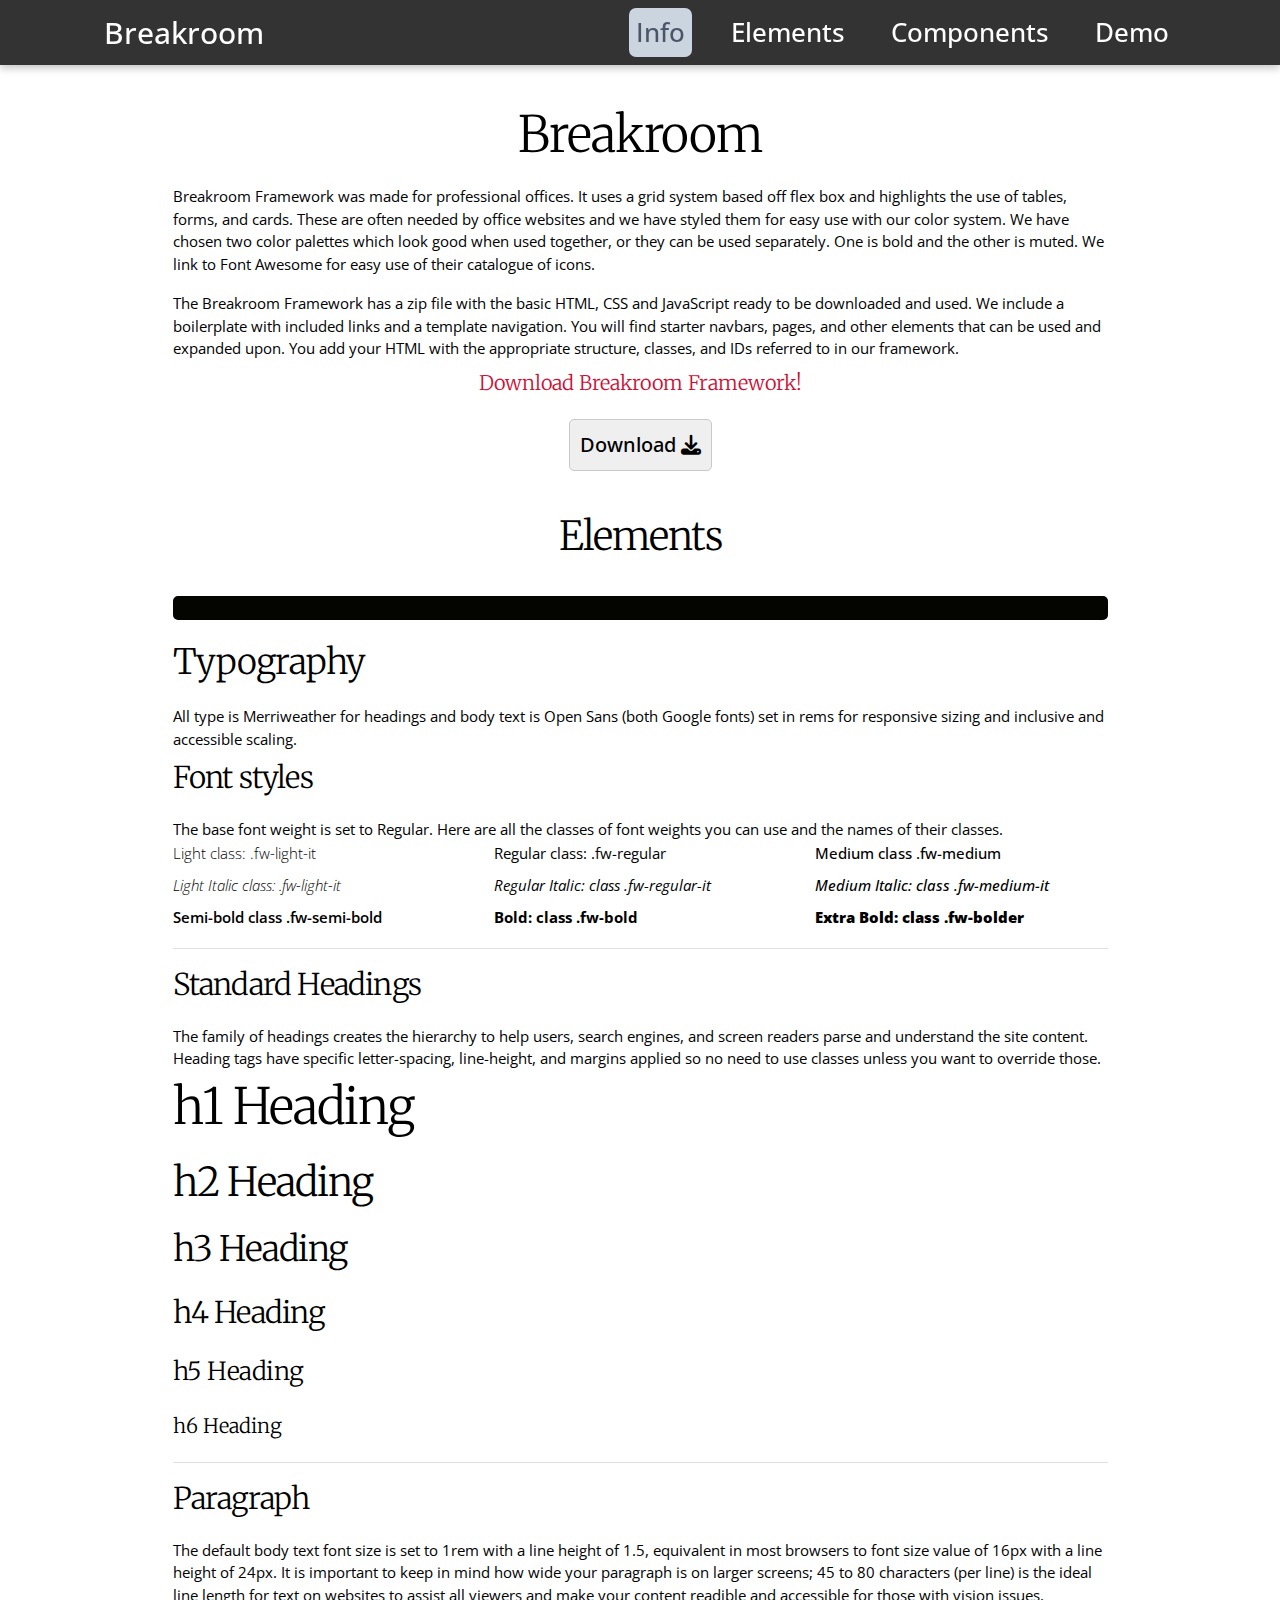
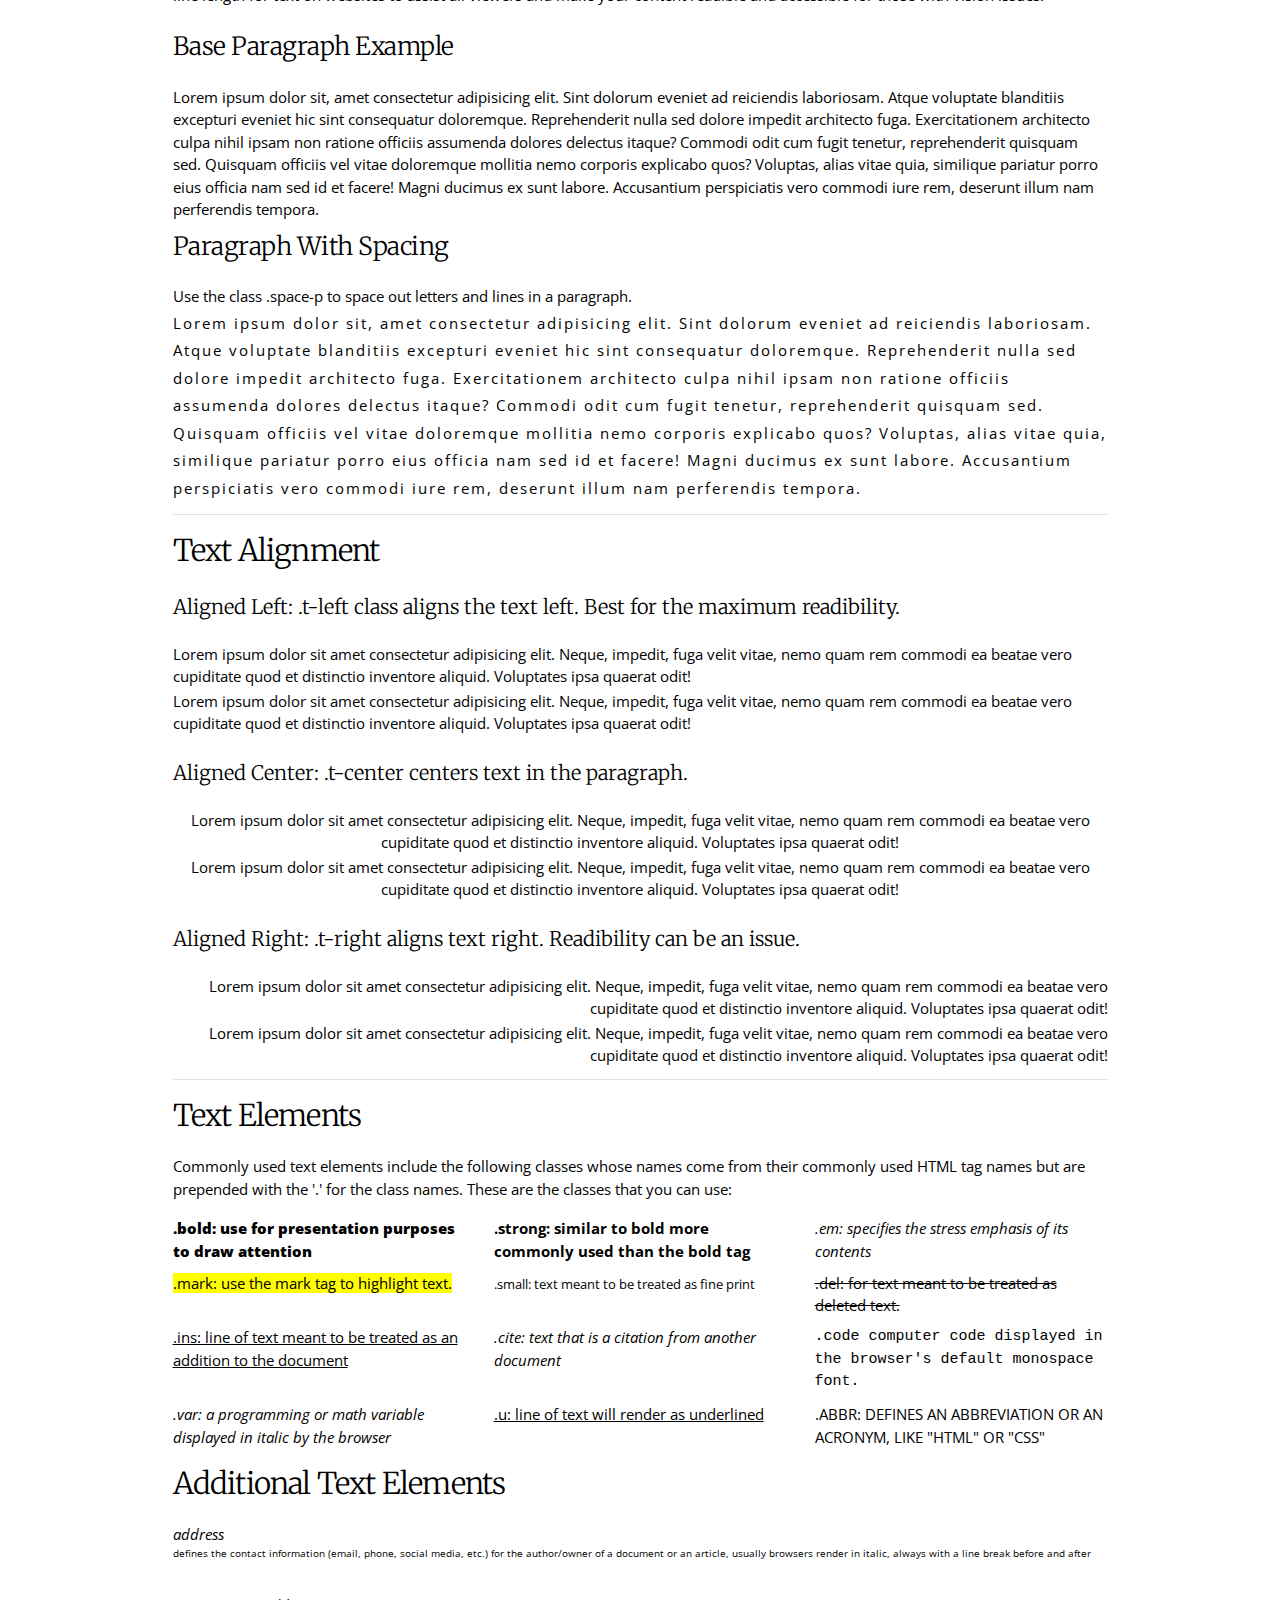
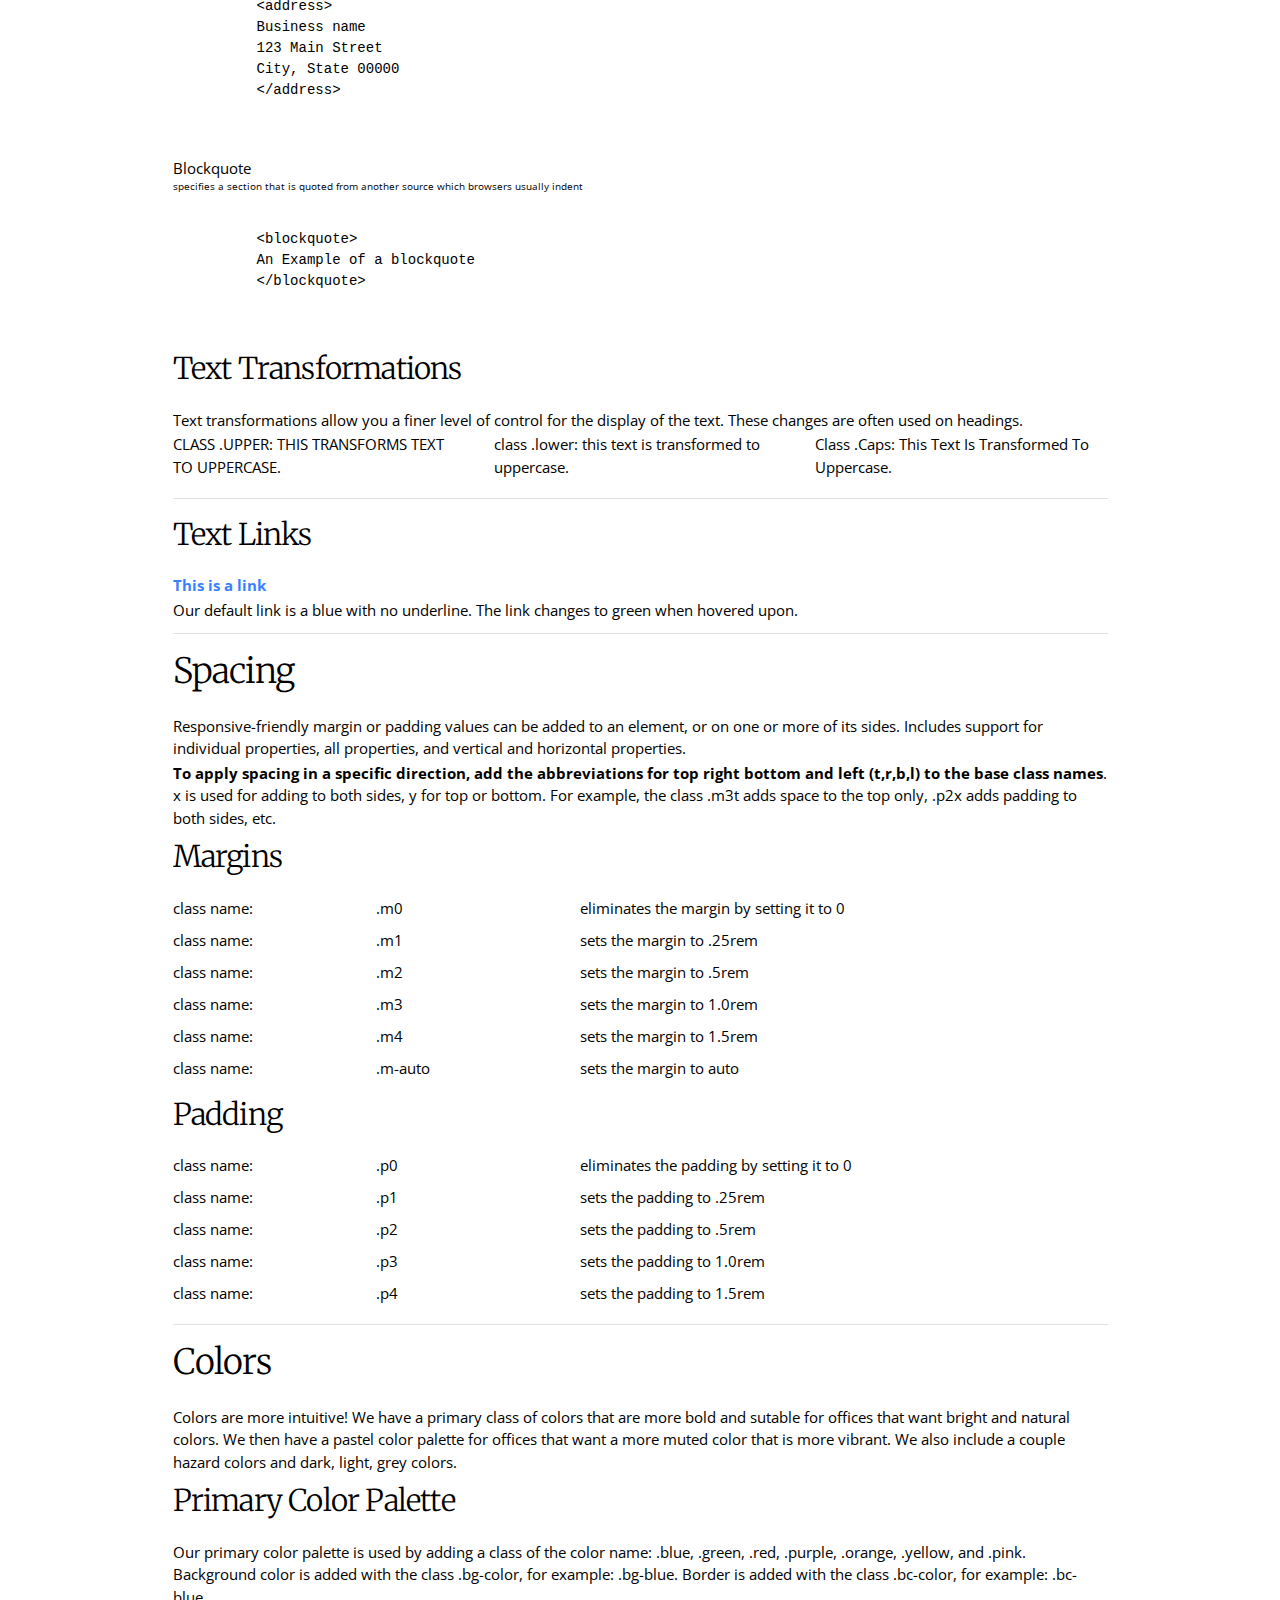
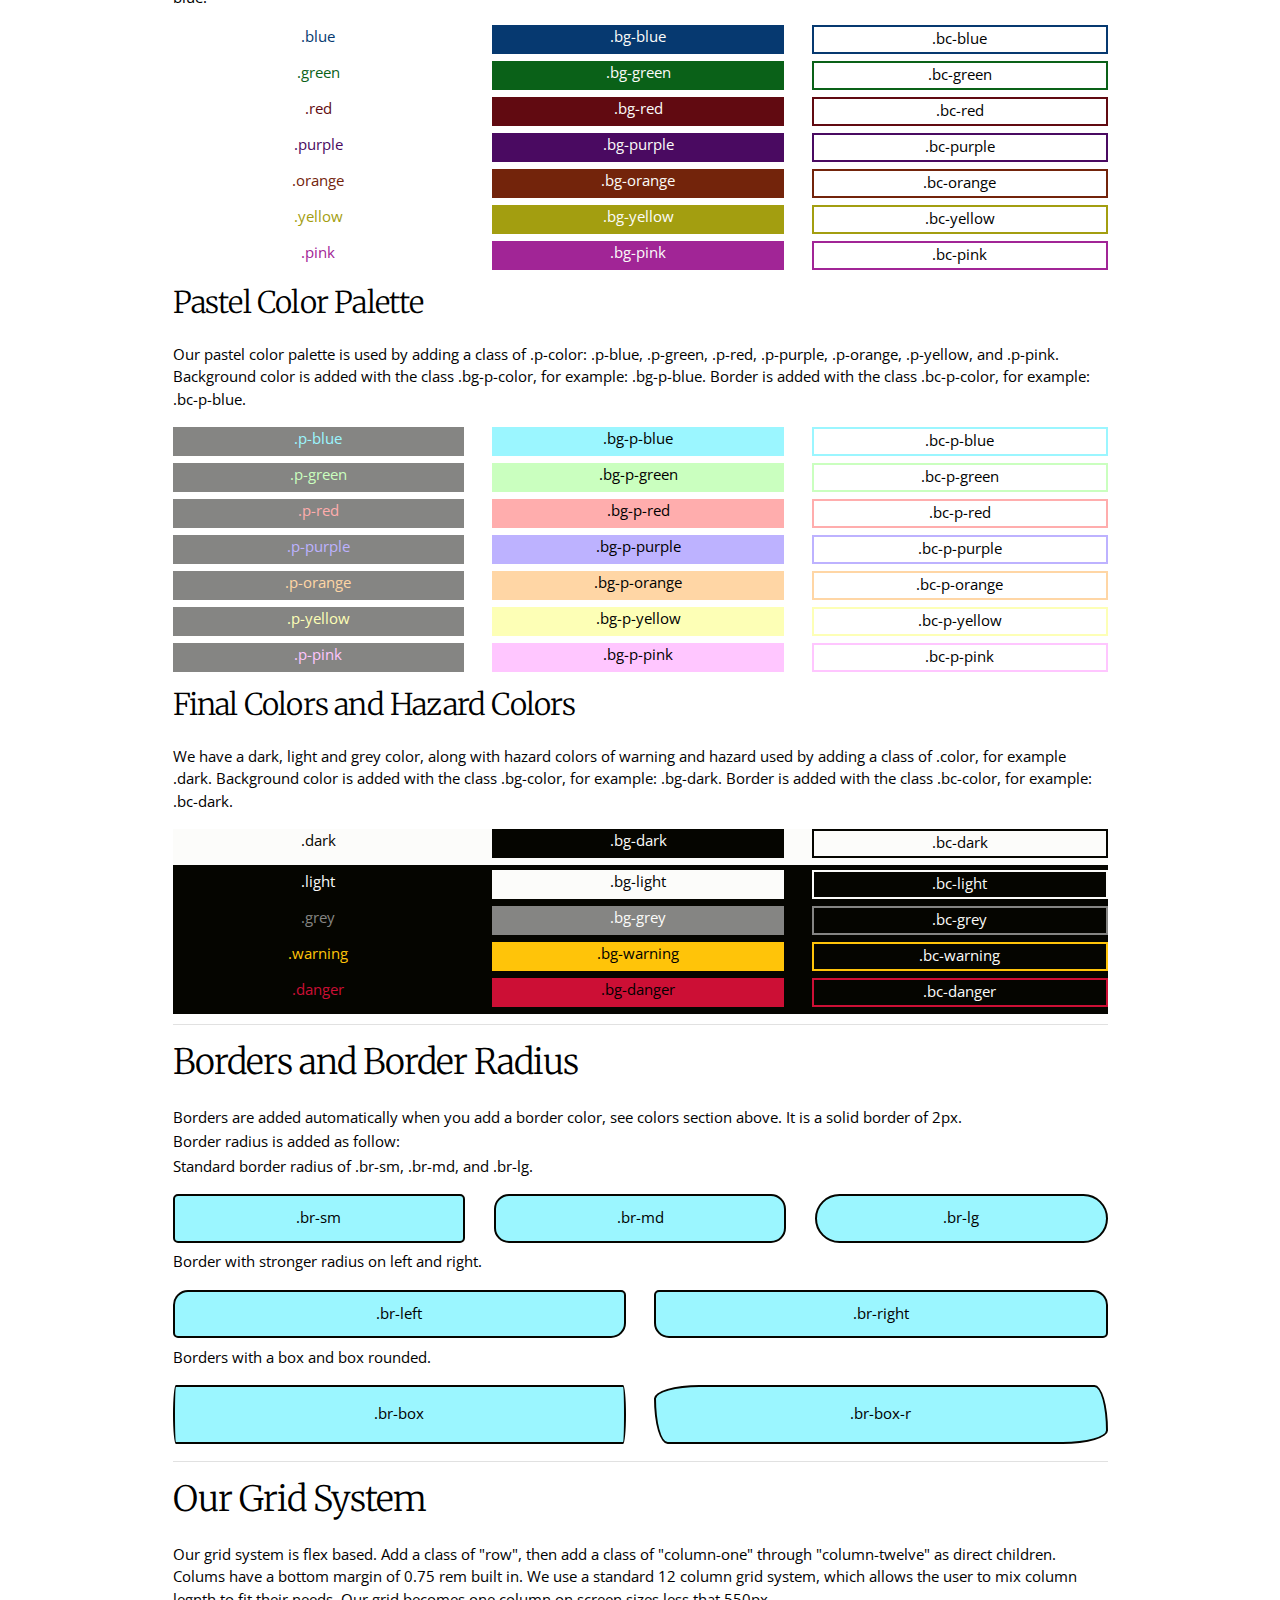
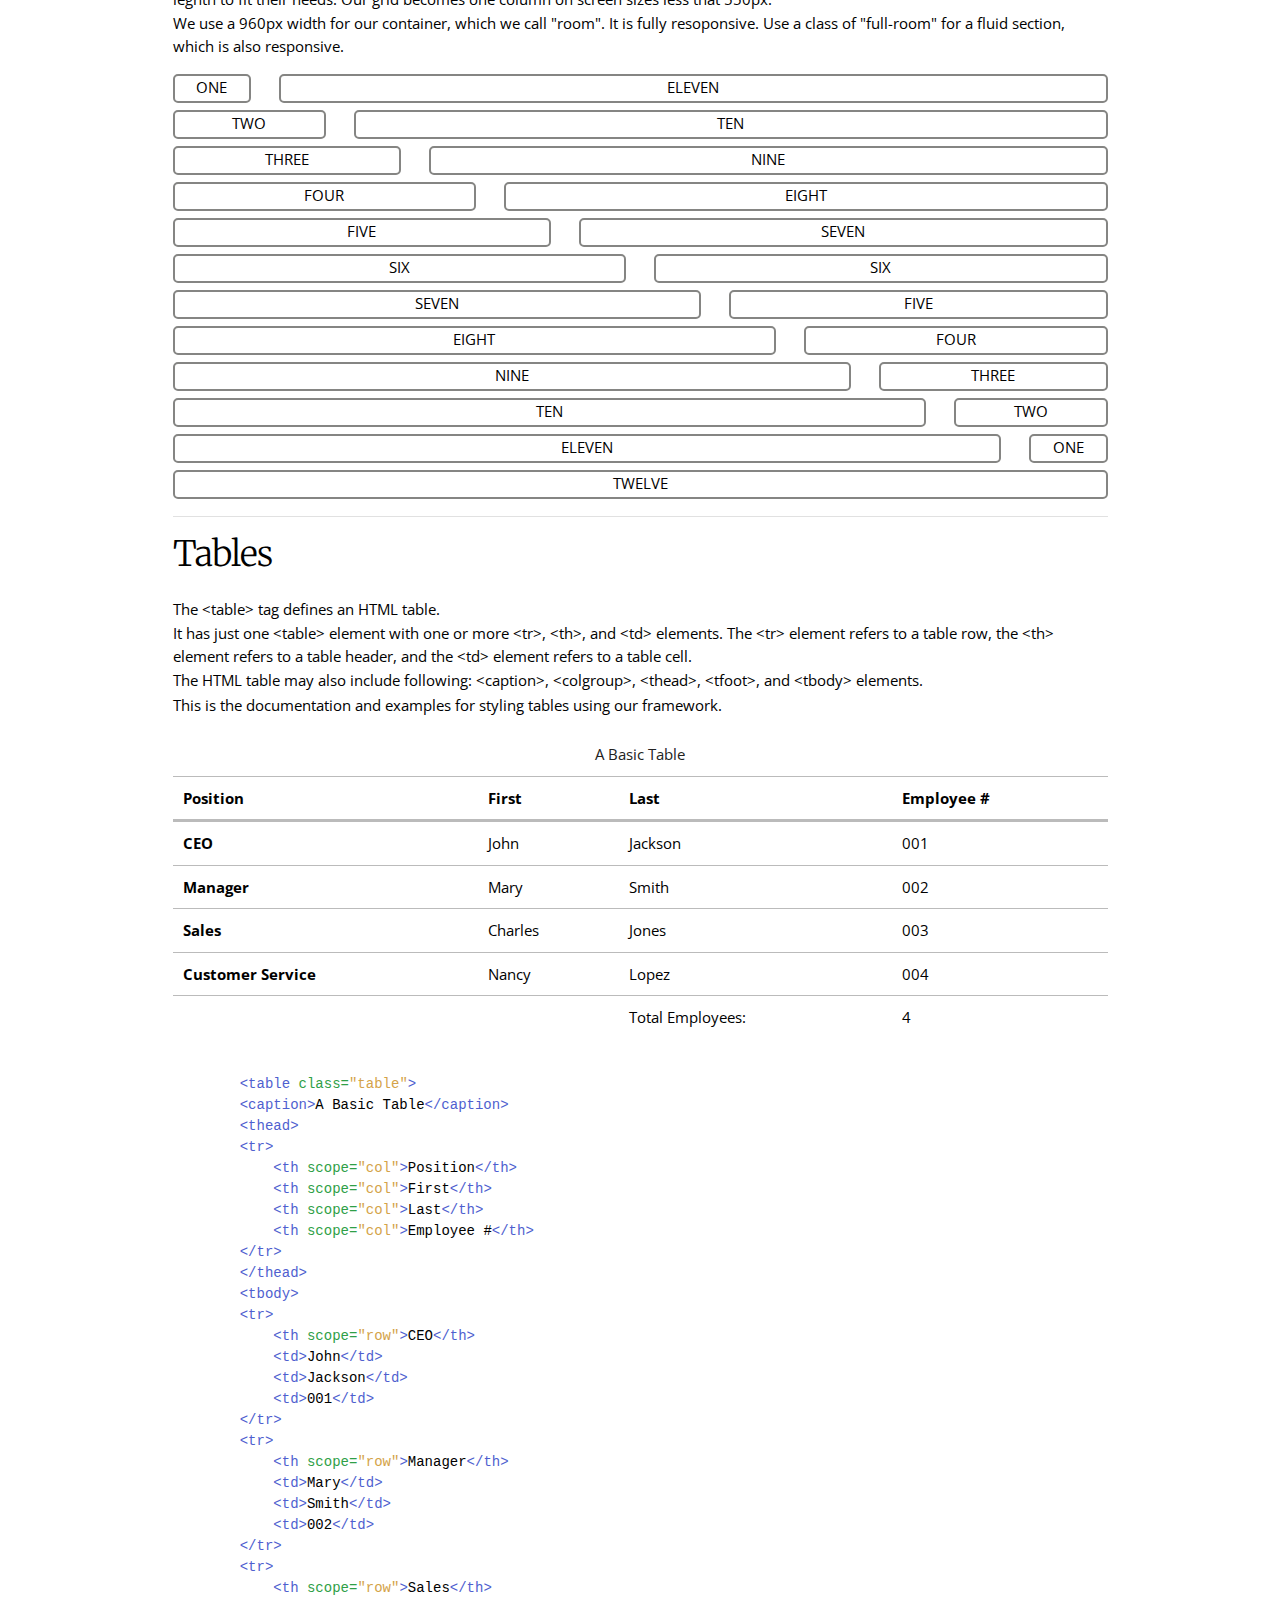
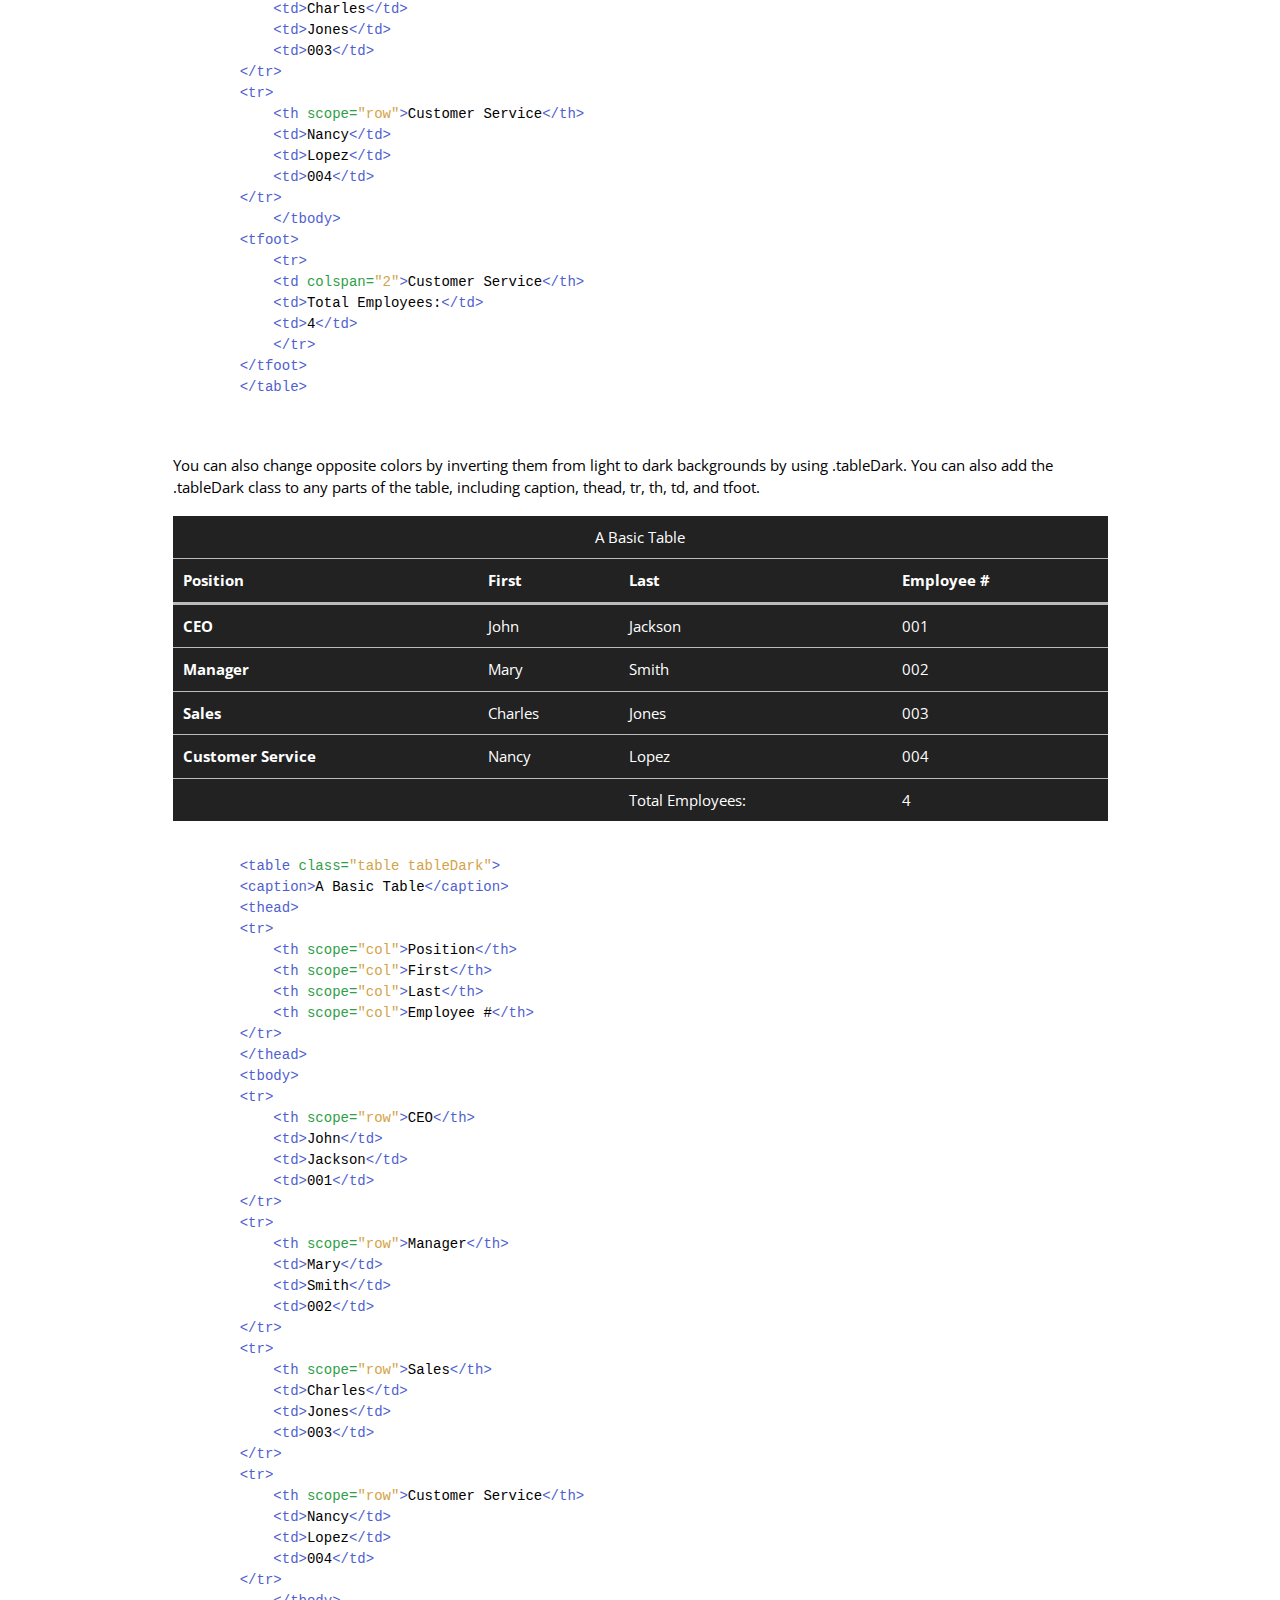
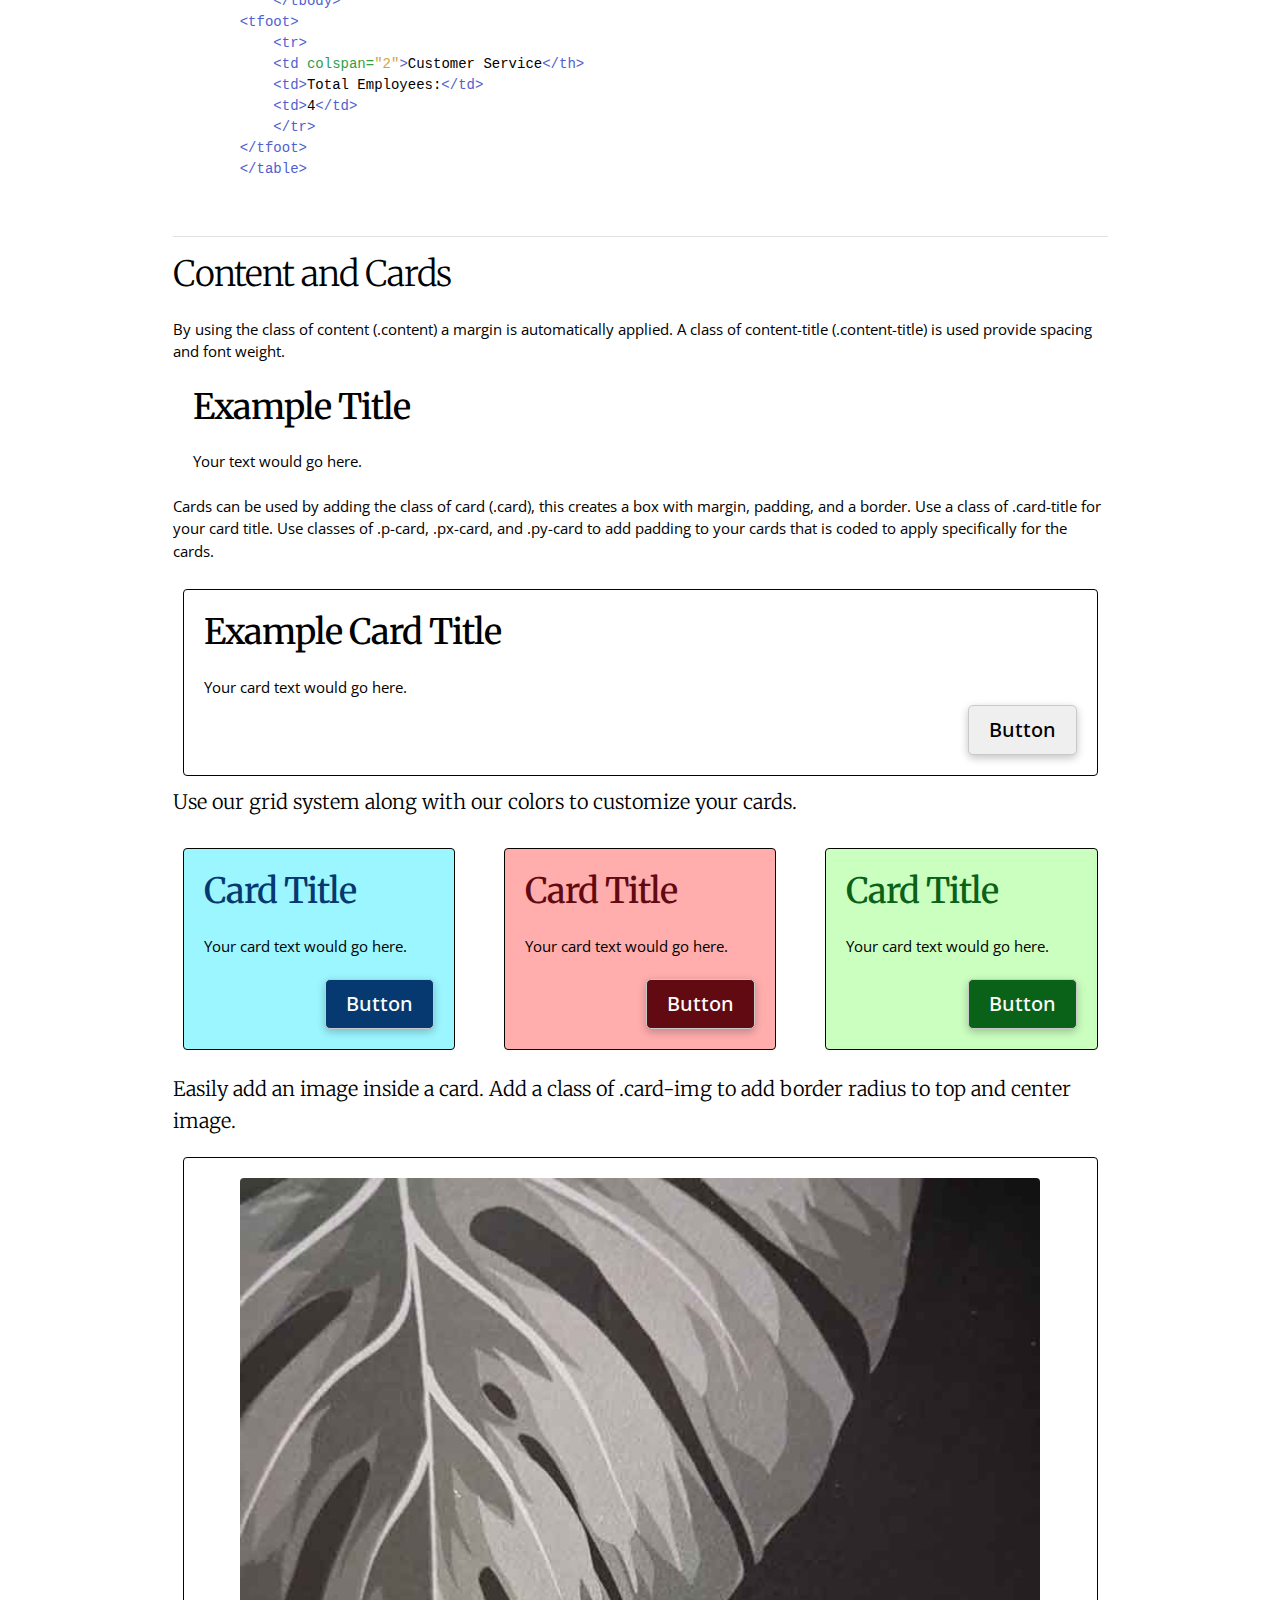
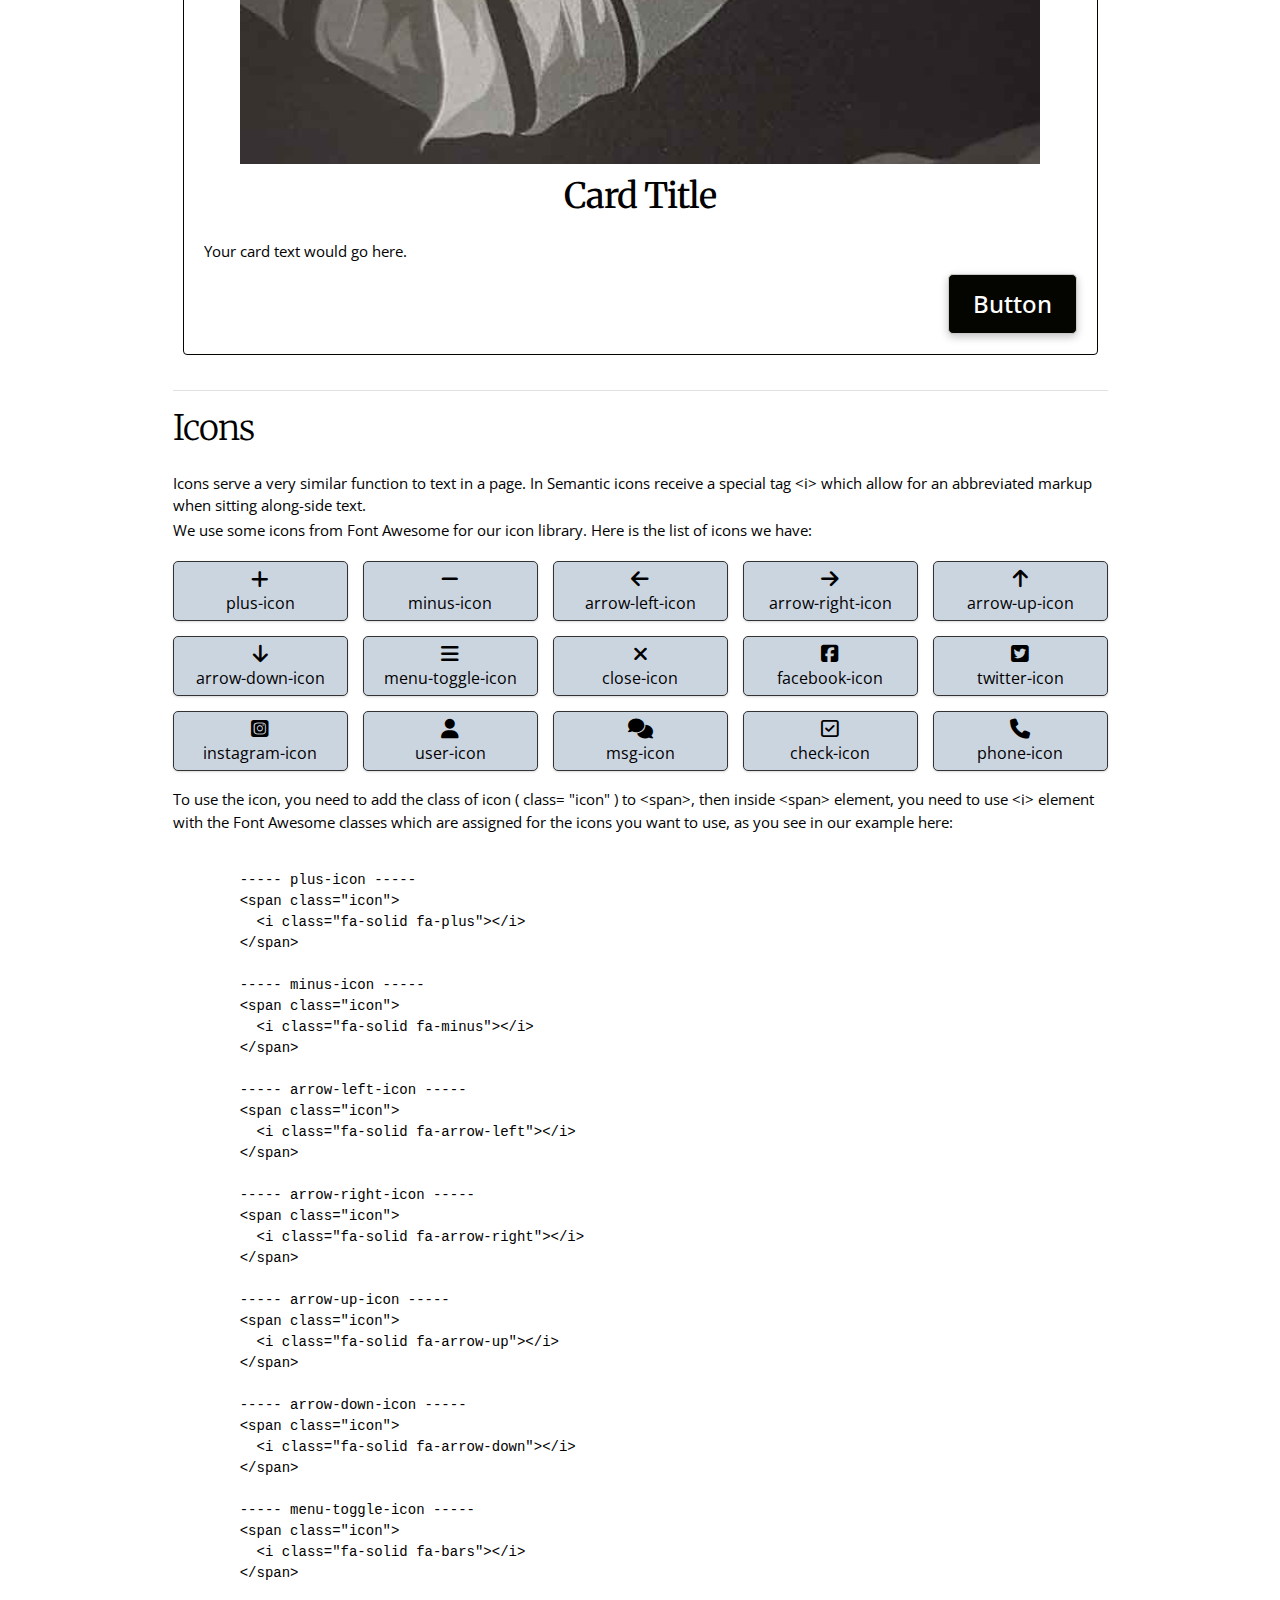
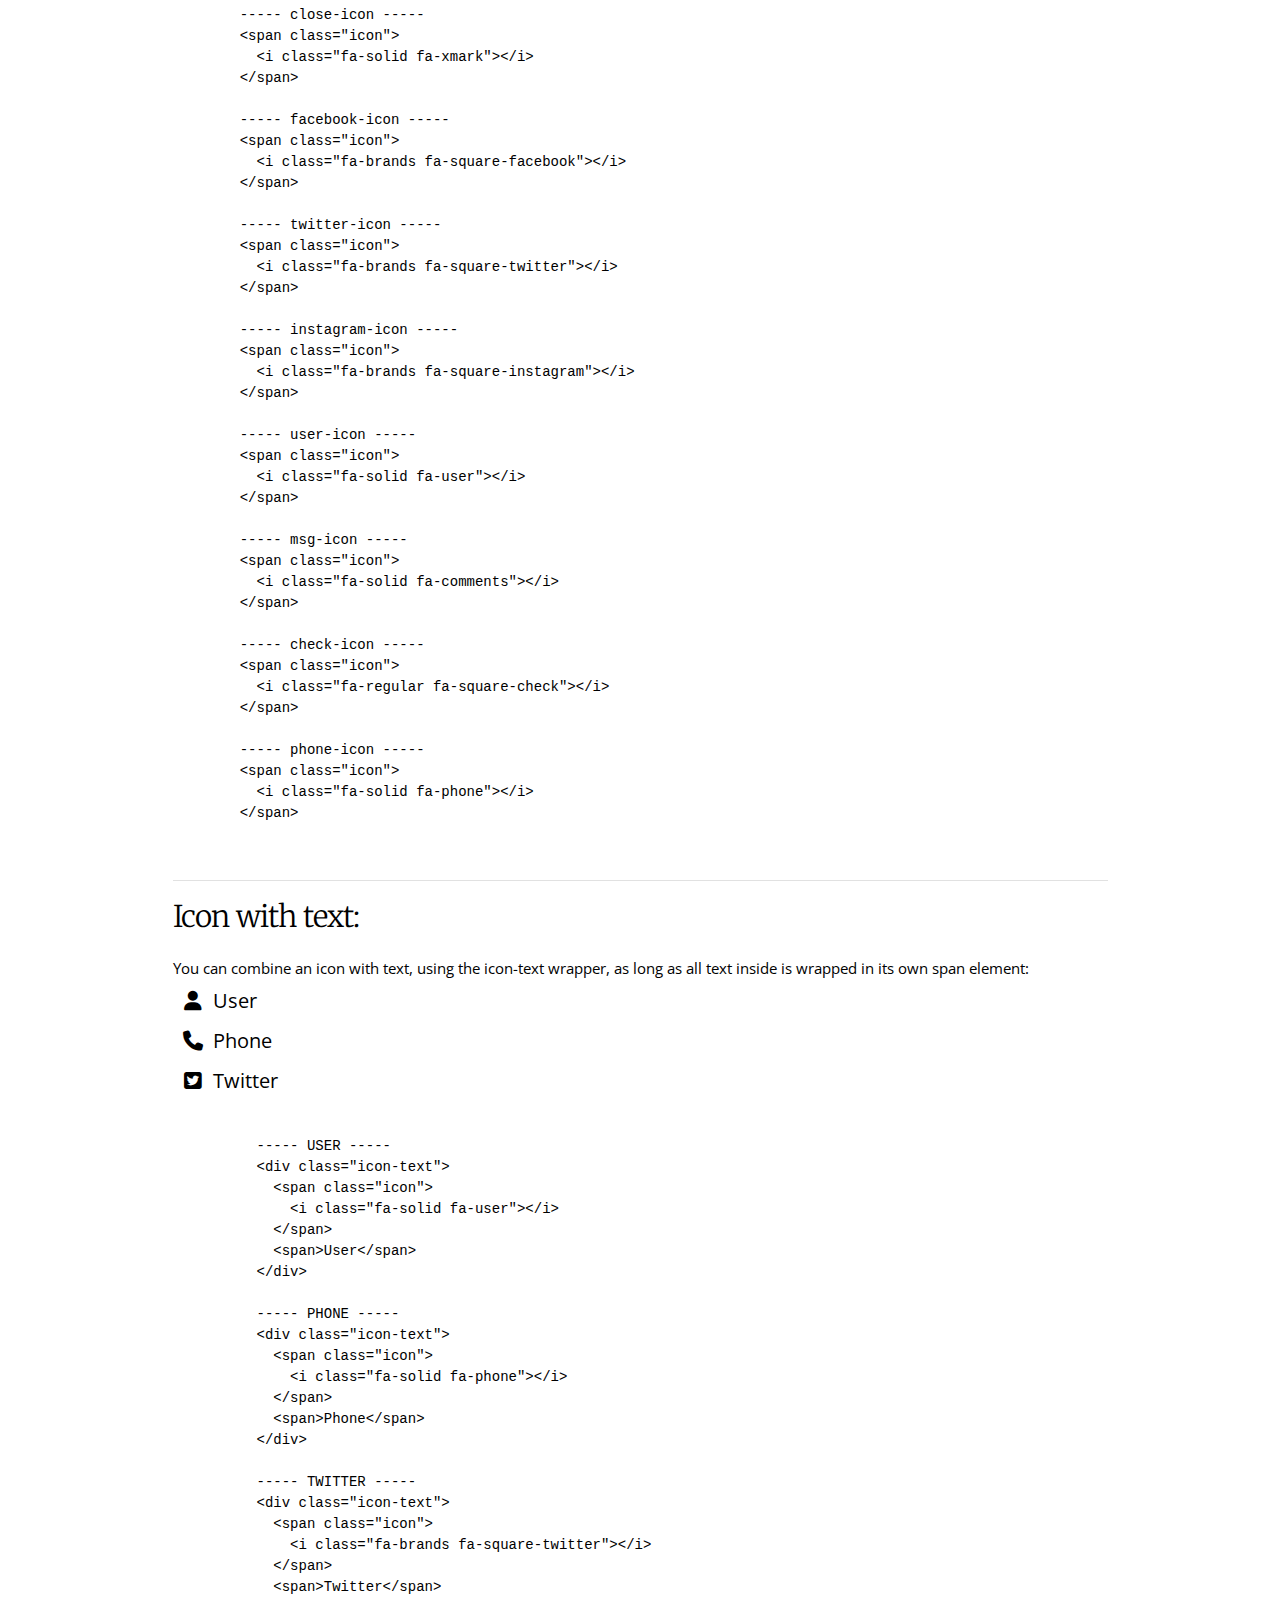
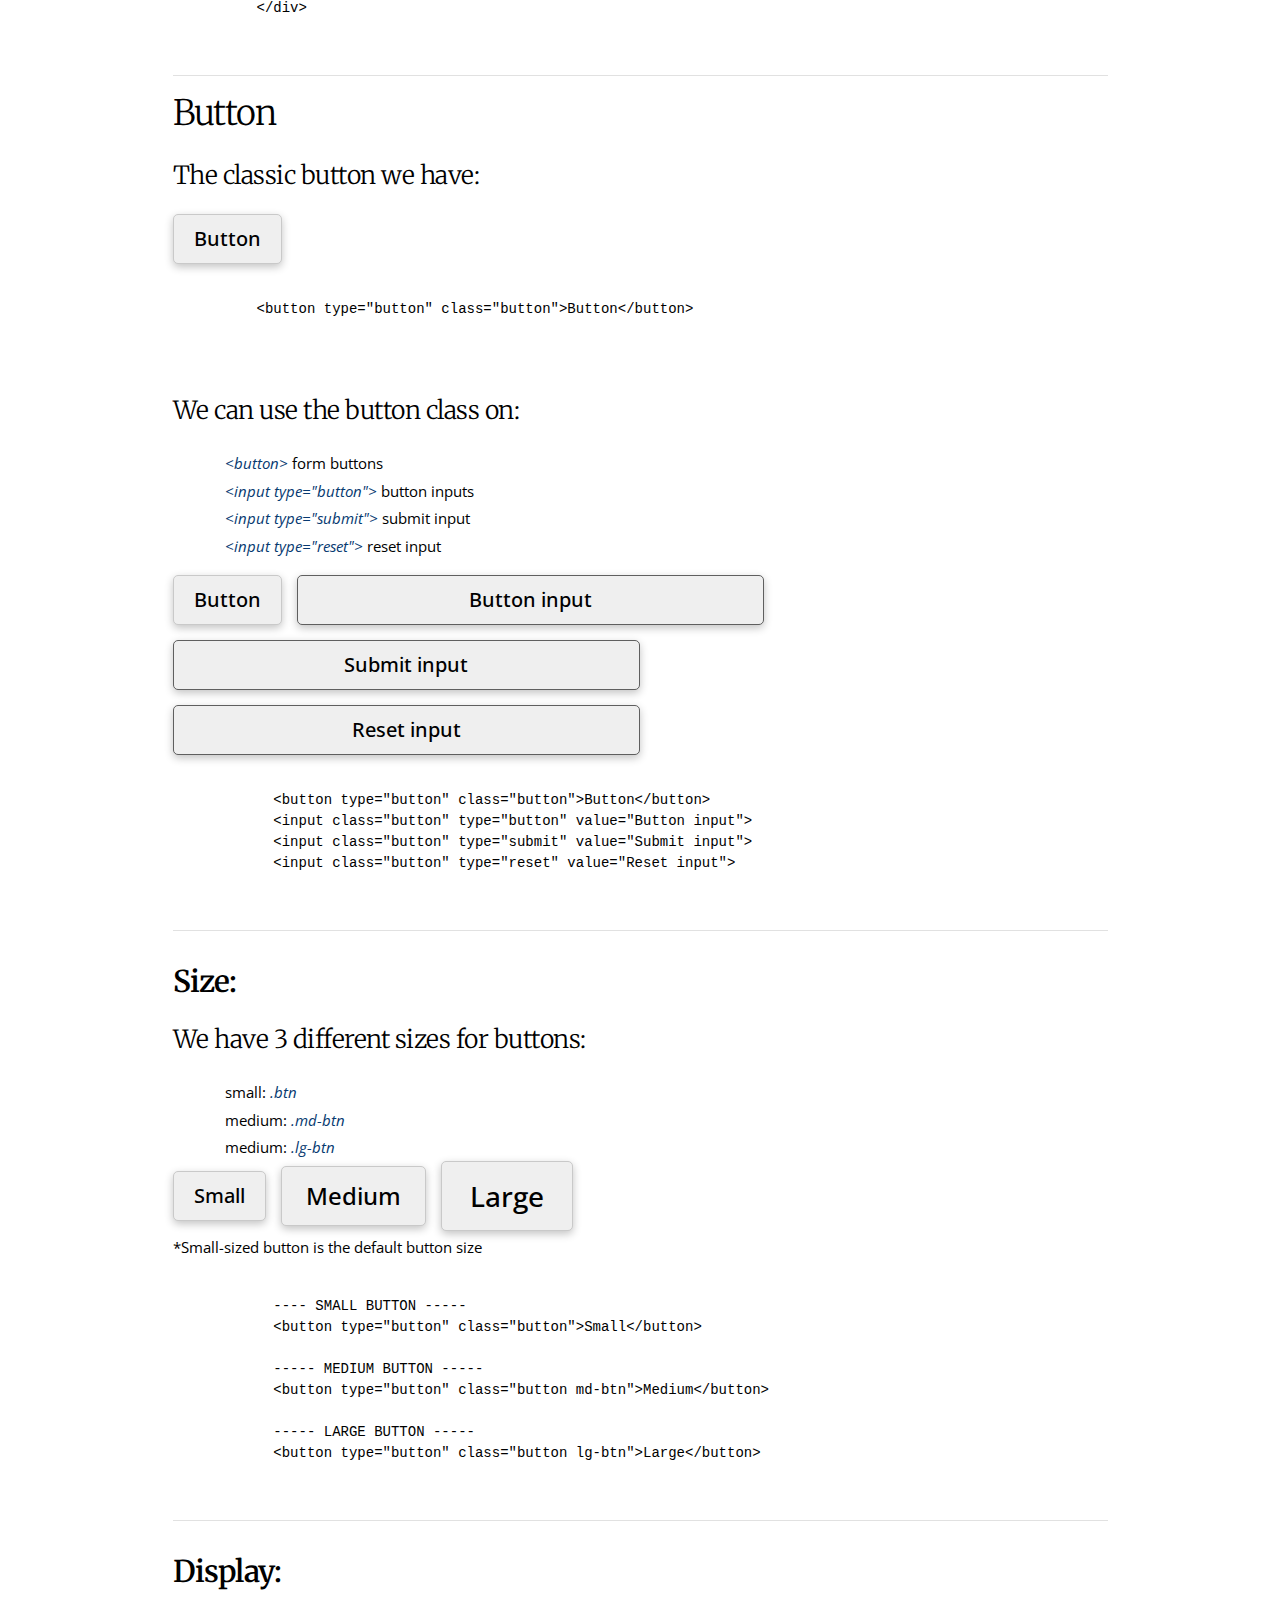
==== commit 56bd8a47: "upload rene and update zip" ====
--- a/index.html
+++ b/index.html
@@ -2441,7 +2441,7 @@
             </h3>
             <p class="m2b">Rene: Attorney's Office</p>
             <div class="t-right">
-              <button type="button" class="button xsm-btn m2t">Demo</button>
+              <button type="button" onclick="location.href='./Demo/Rene/index.html', target='_blank'" class="button xsm-btn m2t">Demo</button>
             </div>
           </div>
         </div>
@@ -2452,7 +2452,7 @@
             </h3>
             <p class="m2b">Drew: Real Estate Office</p>
             <div class="t-right">
-              <button type="submit" class="button xsm-btn m2t" onclick="location.href='./Demo/Drew/index.html', '_blank'">Demo</button>
+              <button type="button" class="button xsm-btn m2t" onclick="location.href='./Demo/Drew/index.html', target='_blank'">Demo</button>
             </div>
           </div>
         </div>
--- a/css/break-room.css
+++ b/css/break-room.css
@@ -97,8 +97,7 @@
 /********************************************
     3. Elements
 ********************************************/
-h2#info, h2#elements, h2#components, h2#demos { scroll-margin-top: 6.5rem; } 
-/*push anchor links below sticky nav */
+
 
 /* Typography
 –––––––––––––––––––––––––––––––––––––––––––––––––– */
@@ -1696,6 +1695,9 @@
   #tgCompletedPosInput {
     margin-bottom: .5rem;
   }
+  .todo-item .text {
+    font-size: 2rem;
+  }
   
 /****************************************
 END TODO CSS 
--- a/css/style.css
+++ b/css/style.css
@@ -11,7 +11,7 @@
     box-shadow: 0 1px 3px 0 rgba(0, 0, 0, 0.1), 0 1px 2px 0, rgba(0, 0, 0, 0.6);
     -webkit-box-shadow: 0 1px 3px 0 rgba(0, 0, 0, 0.1), 0 1px 2px 0, rgba(0, 0, 0, 0.6); 
     -moz-box-shadow: 0 1px 3px 0 rgba(0, 0, 0, 0.1), 0 1px 2px 0, rgba(0, 0, 0, 0.6);
-    font-size: 1.6rem;
+    font-size: 2rem;
     font-weight: 530;
     padding: 1rem;
     text-align: center;
@@ -25,4 +25,5 @@
     opacity: .75;
     transform: translateY(3px);
     transition: all .3s ease;
-} +} 
+h2#info, h2#elements, h2#components, h2#demos { scroll-margin-top: 6.5rem; }